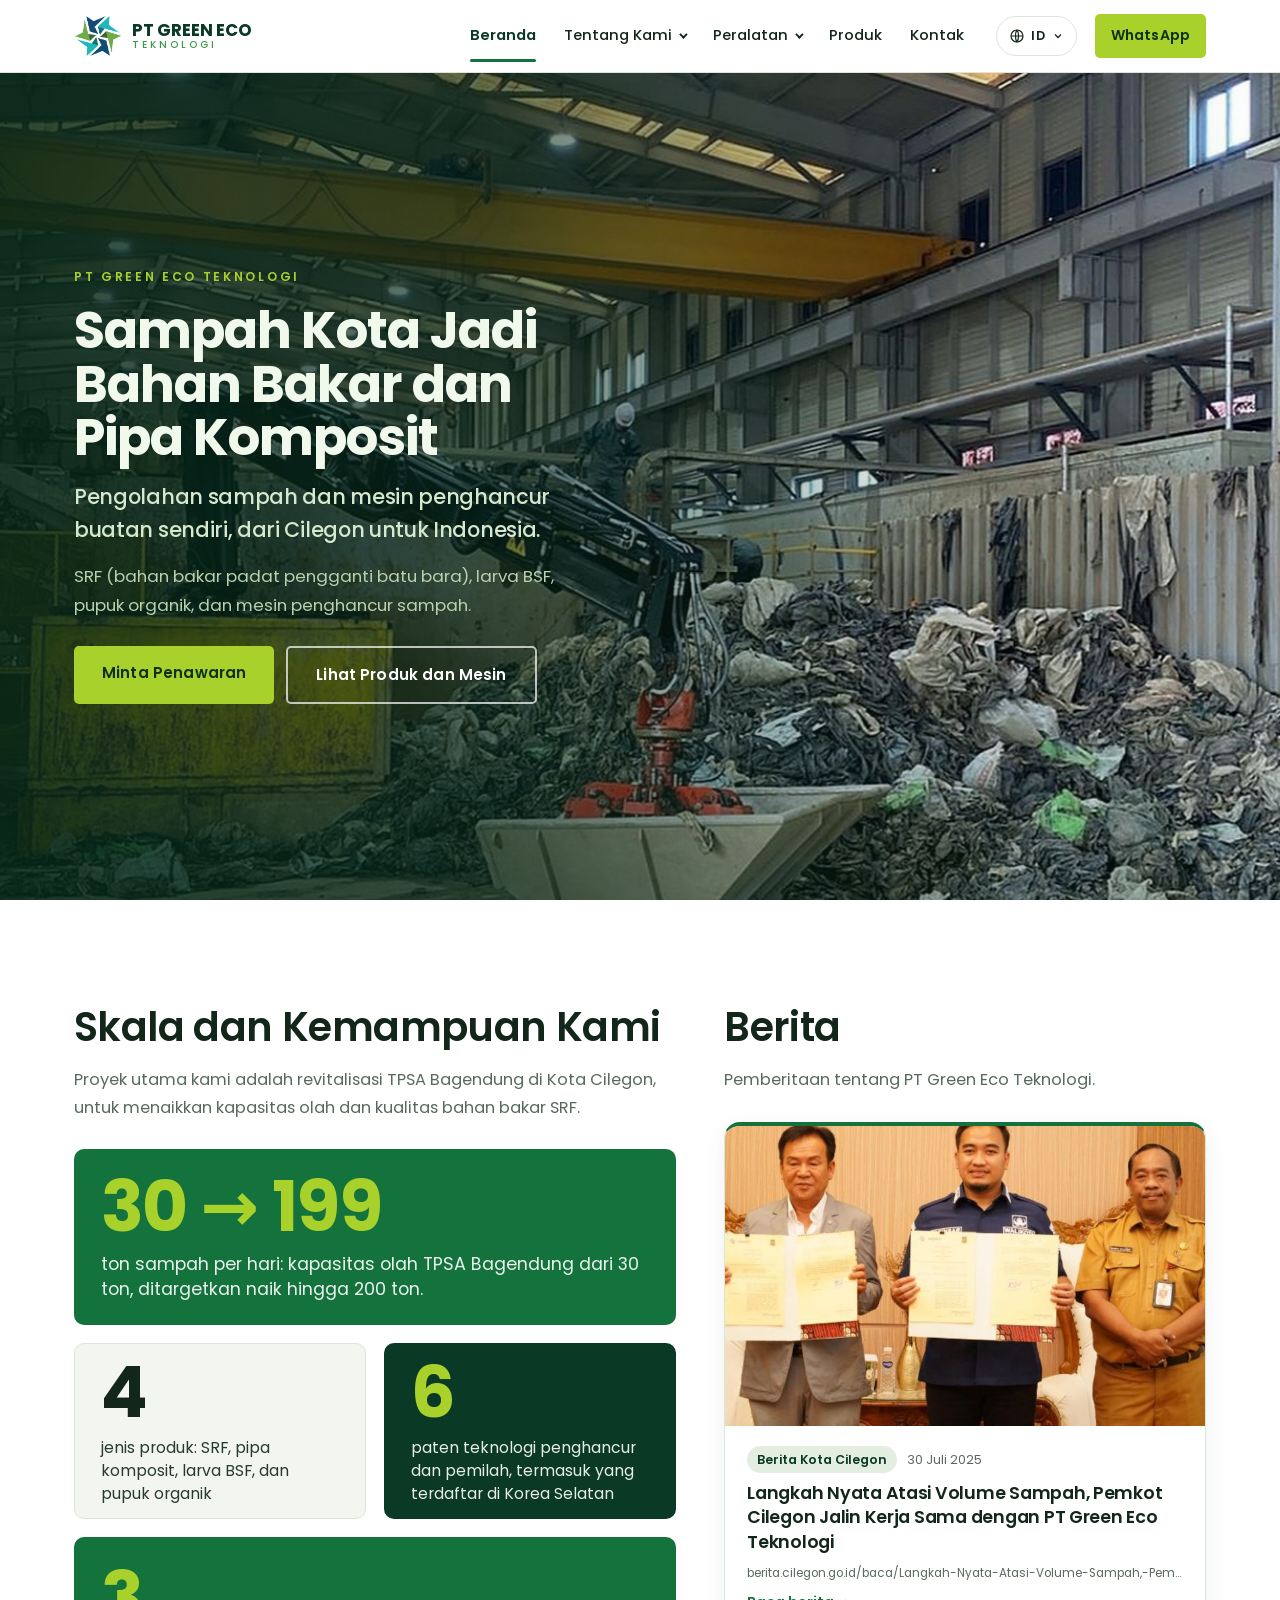
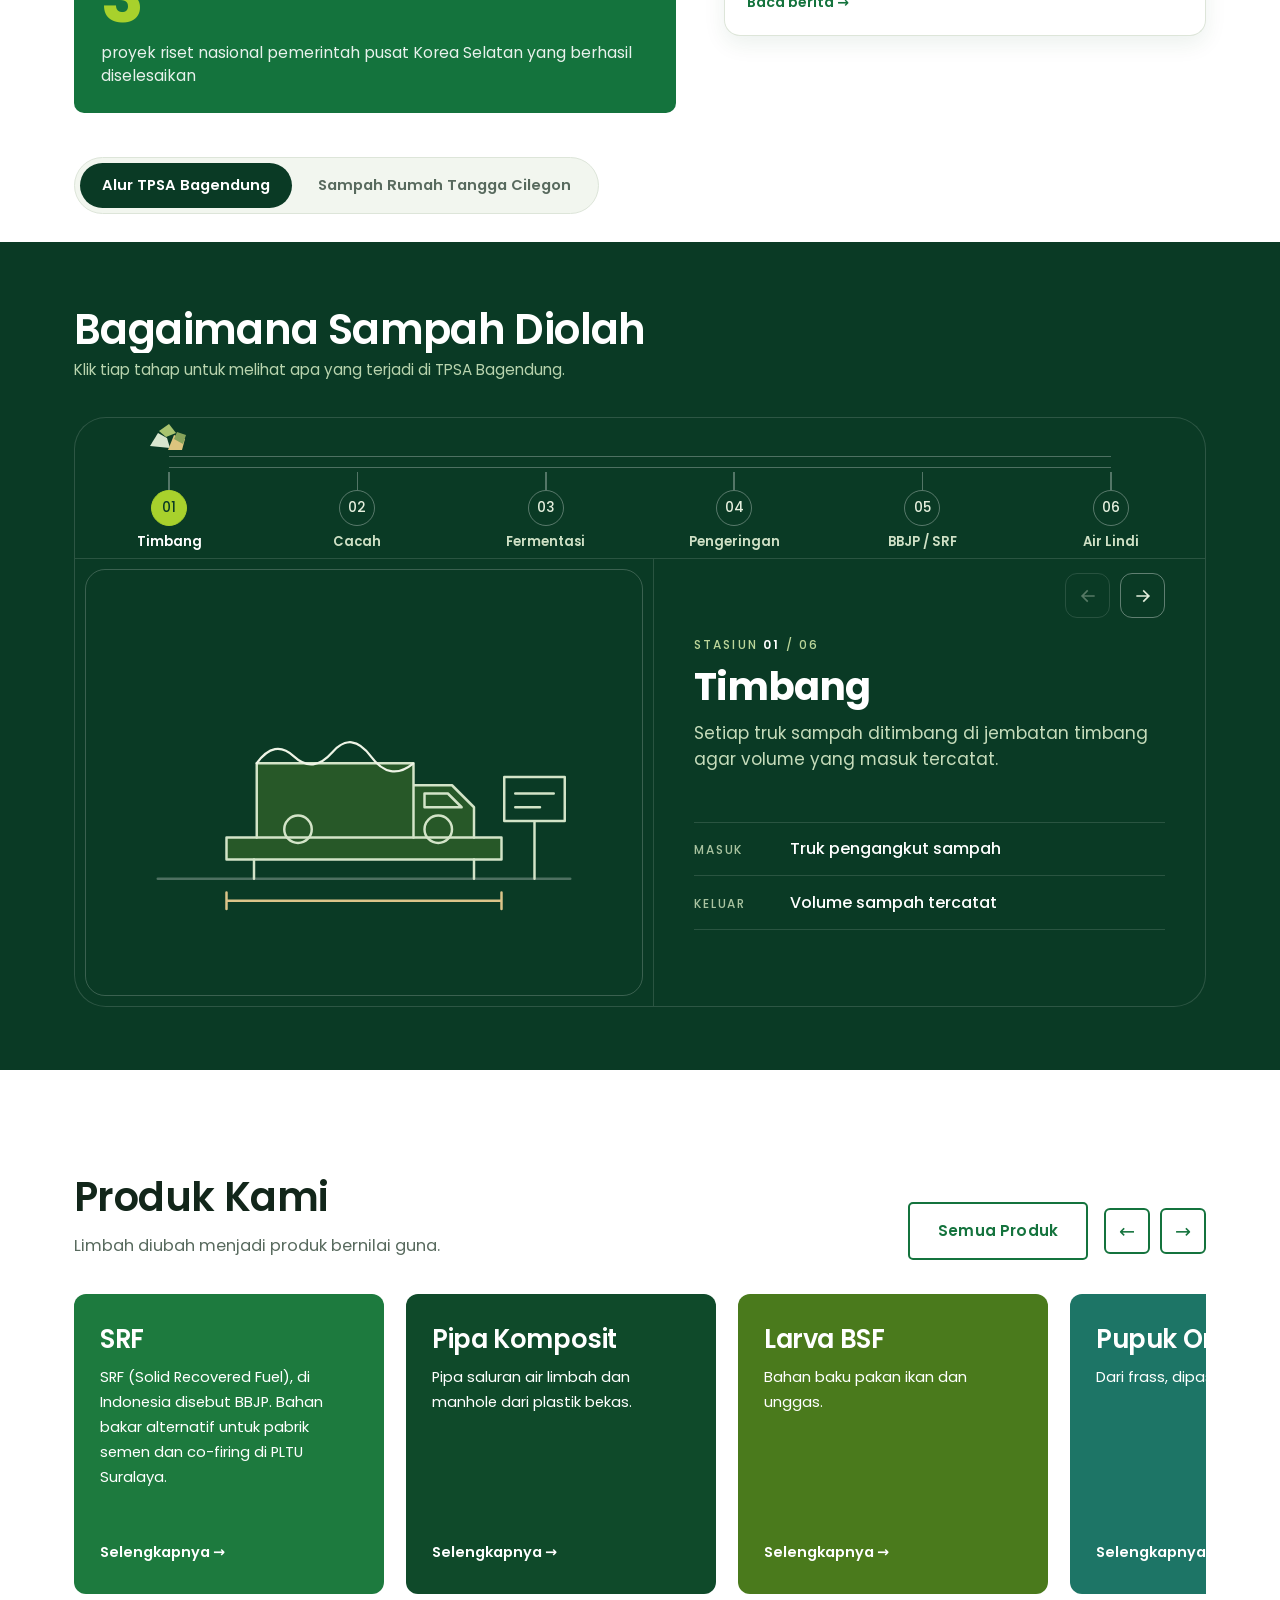
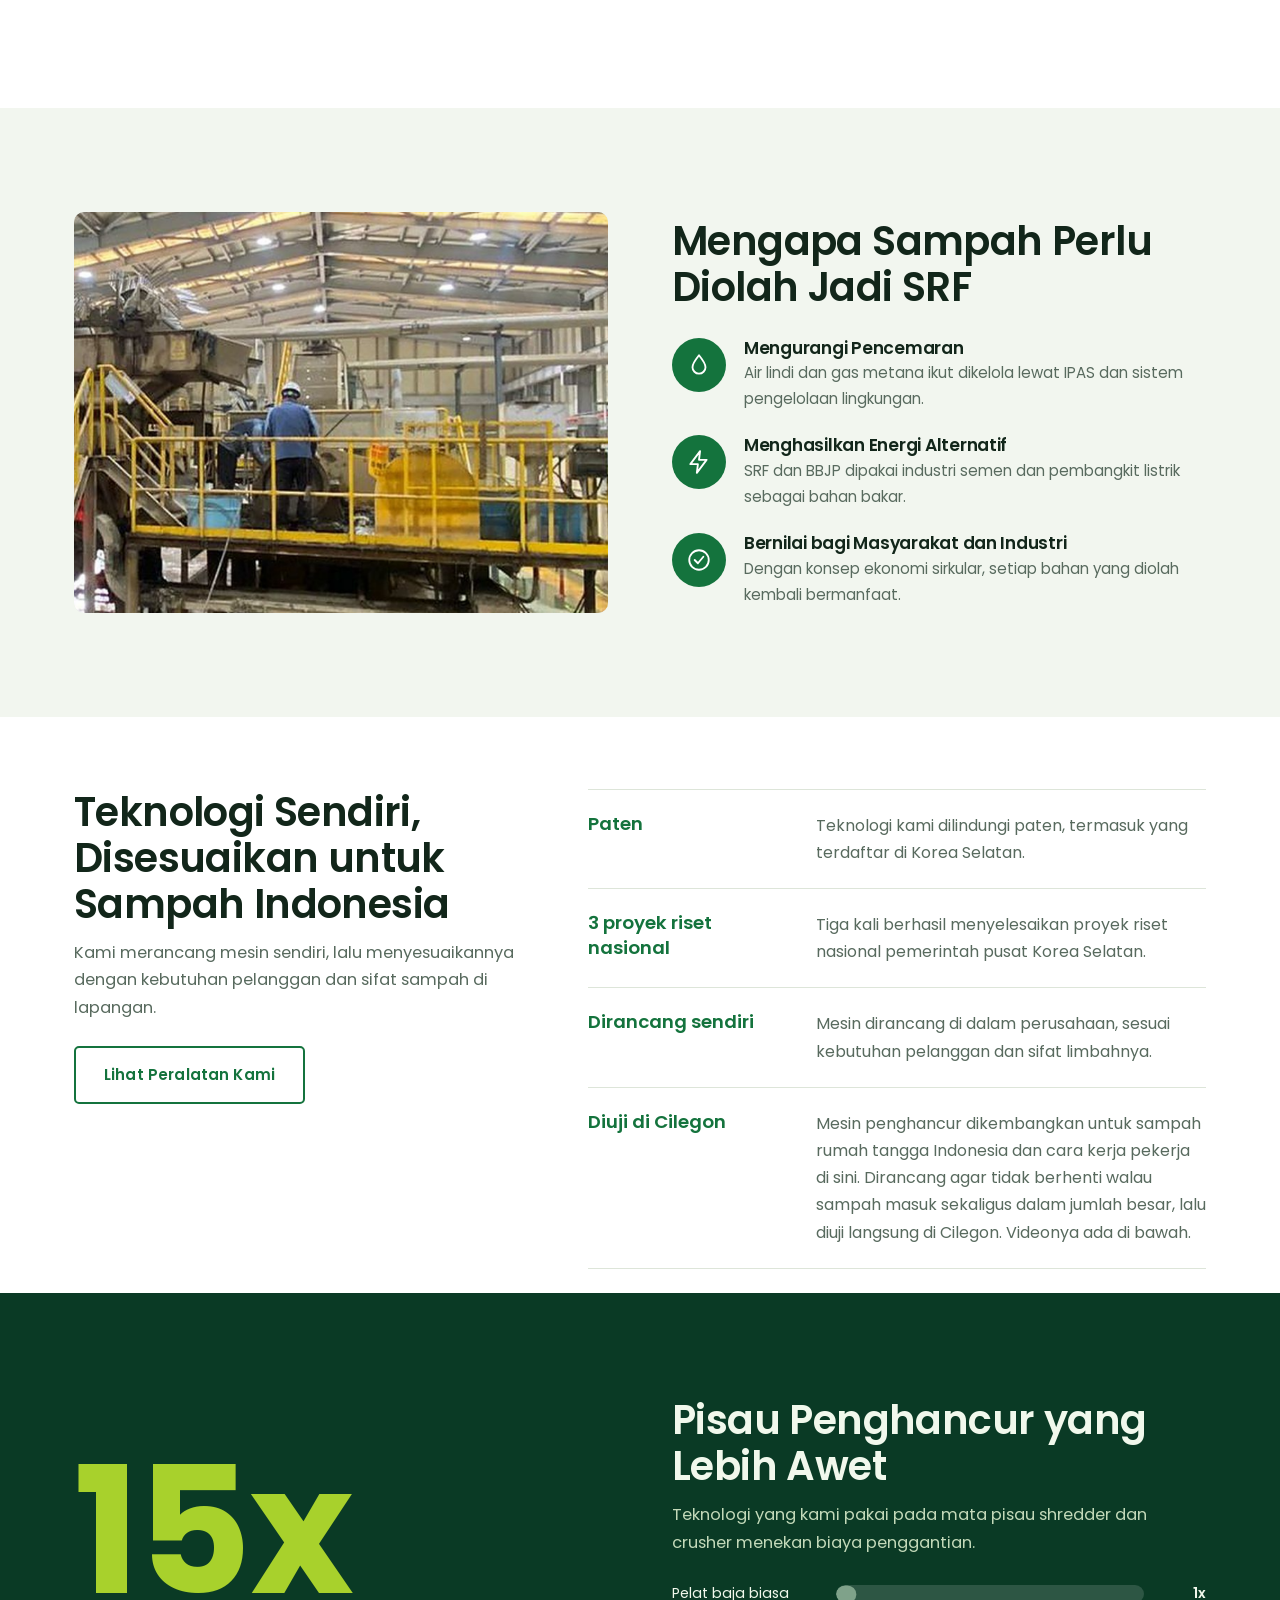
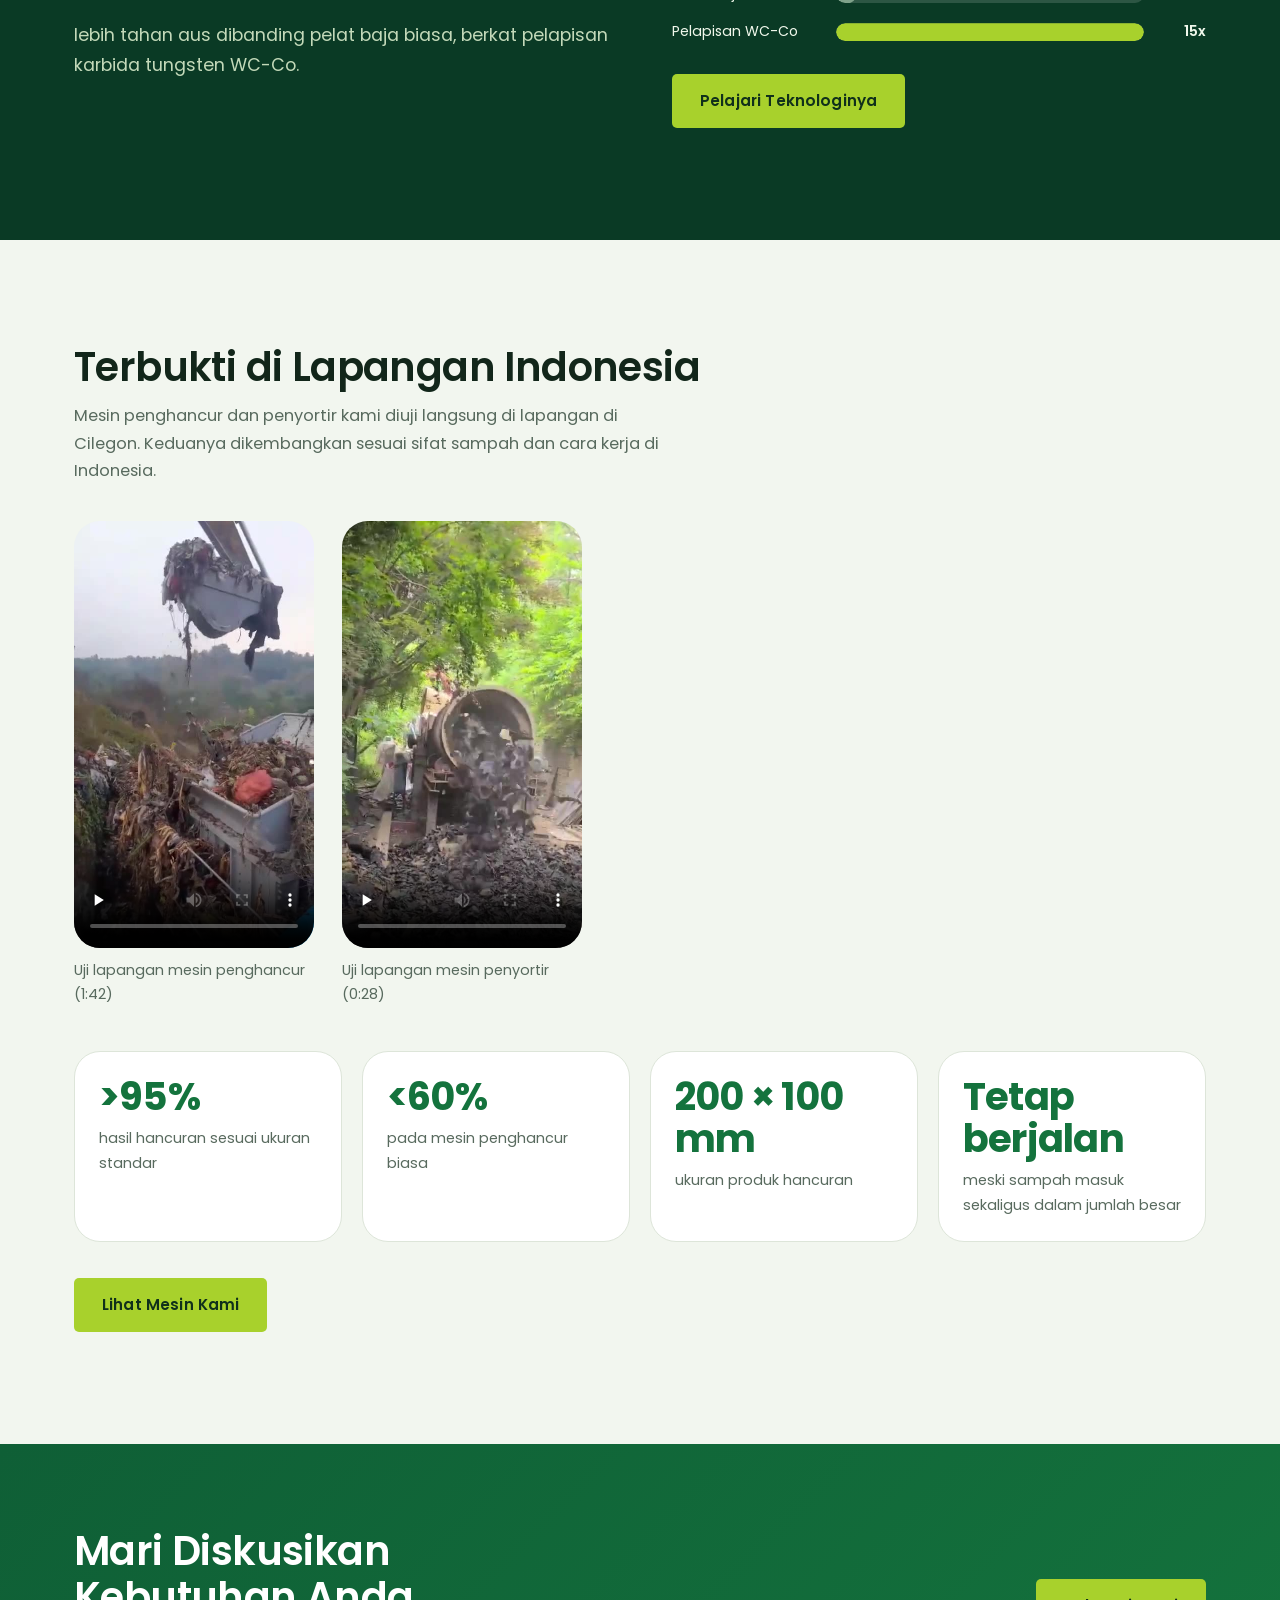
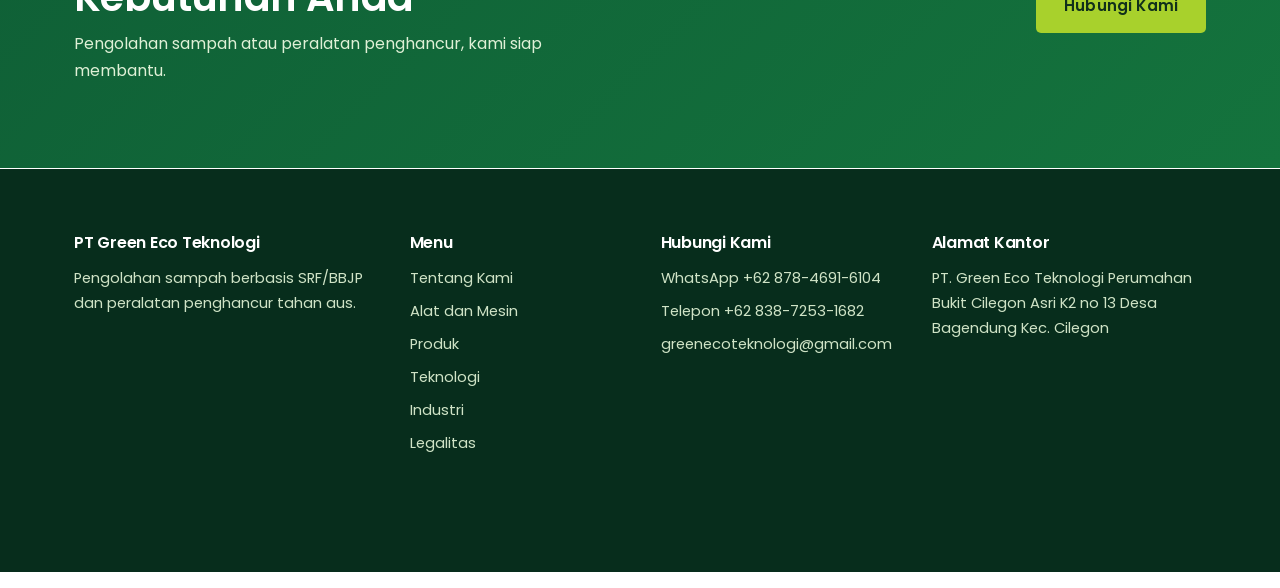
==== index.html @ 4cef05db "add berita" ====
<!doctype html>
<html lang="id">
  <head>
    <meta charset="utf-8" />
    <meta name="viewport" content="width=device-width, initial-scale=1, viewport-fit=cover" />
    <title>PT Green Eco Teknologi | Pengolahan Sampah SRF di Cilegon</title>
    <meta name="description" content="Pengolahan sampah kota menjadi SRF (pengganti batu bara), pipa komposit, larva BSF, dan pupuk organik, plus mesin penghancur buatan sendiri. Cilegon, Banten." />
    <meta name="robots" content="index, follow, max-image-preview:large" />
    <meta name="theme-color" content="#0f4a2a" />
    <meta name="color-scheme" content="light" />
    <link rel="canonical" href="https://www.domainanda.com/" />
    <link rel="icon" type="image/png" href="favicon.png" />
    <meta property="og:type" content="website" />
    <meta property="og:site_name" content="PT Green Eco Teknologi" />
    <meta property="og:locale" content="id_ID" />
    <meta property="og:title" content="PT Green Eco Teknologi | Pengolahan Sampah SRF di Cilegon" />
    <meta property="og:description" content="Pengolahan sampah kota menjadi SRF (pengganti batu bara), pipa komposit, larva BSF, dan pupuk organik, plus mesin penghancur buatan sendiri. Cilegon, Banten." />
    <meta property="og:url" content="https://www.domainanda.com/" />
    <meta property="og:image" content="https://www.domainanda.com/og.jpg" />
    <meta property="og:image:width" content="1200" />
    <meta property="og:image:height" content="630" />
    <meta name="twitter:card" content="summary_large_image" />
    <meta name="twitter:title" content="PT Green Eco Teknologi | Pengolahan Sampah SRF di Cilegon" />
    <meta name="twitter:description" content="Pengolahan sampah kota menjadi SRF (pengganti batu bara), pipa komposit, larva BSF, dan pupuk organik, plus mesin penghancur buatan sendiri. Cilegon, Banten." />
    <meta name="twitter:image" content="https://www.domainanda.com/og.jpg" />
    <link rel="preconnect" href="https://fonts.googleapis.com" />
    <link rel="preconnect" href="https://fonts.gstatic.com" crossorigin />
    <link href="https://fonts.googleapis.com/css2?family=Poppins:wght@400;500;600;700&display=swap" rel="stylesheet" />
    <link rel="preload" as="image" href="img/hero.jpg" fetchpriority="high" />
    <link rel="stylesheet" href="style.css" />
    <script type="application/ld+json">[{"@context": "https://schema.org", "@type": "Organization", "name": "PT Green Eco Teknologi", "url": "https://www.domainanda.com/", "logo": "https://www.domainanda.com/logo.png", "email": "greenecoteknologi@gmail.com", "telephone": "+62-838-7253-1682", "description": "Pengolahan sampah berbasis SRF/BBJP dan peralatan penghancur tahan aus.", "address": {"@type": "PostalAddress", "streetAddress": "Perumahan Bukit Cilegon Asri K2 No. 13, Desa Bagendung", "addressLocality": "Cilegon", "addressRegion": "Banten", "addressCountry": "ID"}, "geo": {"@type": "GeoCoordinates", "latitude": -6.049113, "longitude": 106.037613}, "hasMap": "https://www.google.com/maps/search/?api=1&query=-6.049113,106.037613", "contactPoint": [{"@type": "ContactPoint", "contactType": "sales", "telephone": "+62-878-4691-6104", "availableLanguage": ["id", "en", "ko"]}]}, {"@context": "https://schema.org", "@type": "WebSite", "name": "PT Green Eco Teknologi", "url": "https://www.domainanda.com/", "inLanguage": "id"}]</script>
  </head>
  <body data-p="beranda" data-pfx="">
    <div id="sp" aria-hidden="true"></div>
        <svg width="0" height="0" style="position: absolute" aria-hidden="true">
          <defs>
            <symbol id="s-fact" viewBox="0 0 600 420">
              <circle cx="480" cy="90" r="46" class="fd" opacity=".4" />
              <path
                d="M0 300Q120 230 240 290T480 270T600 290V420H0z"
                class="fb"
              />
              <path d="M0 345Q150 295 300 340T600 325V420H0z" class="fa" />
              <rect x="100" y="170" width="260" height="135" class="fd" />
              <path
                d="M100 170l43-42v42l43-42v42l43-42v42l43-42v42l43-42v42z"
                class="fw"
                opacity=".75"
              />
              <rect x="124" y="215" width="50" height="90" class="fb" />
              <rect x="196" y="210" width="134" height="36" rx="4" class="fc" />
              <rect x="206" y="262" width="114" height="14" class="fk" />
              <rect x="378" y="100" width="34" height="205" class="fd" />
              <rect x="374" y="94" width="42" height="12" class="fk" />
              <g class="fw">
                <circle class="puff" cx="395" cy="80" r="14" />
                <circle class="puff" cx="403" cy="80" r="12" />
                <circle class="puff" cx="389" cy="80" r="10" />
              </g>
              <path d="M360 290l125-72" stroke="#0b2e1a" stroke-width="10" />
              <rect
                x="400"
                y="236"
                width="16"
                height="12"
                class="fc"
                transform="rotate(-30 408 242)"
              />
              <rect
                x="442"
                y="212"
                width="16"
                height="12"
                class="fc"
                transform="rotate(-30 450 218)"
              />
              <rect x="452" y="322" width="110" height="40" rx="5" class="fw" />
              <rect x="522" y="304" width="40" height="30" rx="4" class="fc" />
              <circle cx="474" cy="366" r="12" class="fk" />
              <circle cx="542" cy="366" r="12" class="fk" />
              <rect x="62" y="300" width="8" height="42" class="fk" />
              <circle cx="66" cy="286" r="26" class="fb" />
              <rect x="560" y="268" width="8" height="34" class="fk" />
              <circle cx="564" cy="254" r="20" class="fb" />
            </symbol>
            <symbol id="s-truck" viewBox="0 0 480 400">
              <circle cx="380" cy="80" r="40" class="fd" opacity=".6" />
              <path d="M0 300Q140 240 260 290T480 270V400H0z" class="fb" />
              <path d="M0 340Q200 300 480 335V400H0z" class="fa" />
              <path
                d="M40 322l32-62 26 24 32-50 30 42 26-18 32 64z"
                class="fd"
                opacity=".8"
              />
              <rect x="290" y="250" width="140" height="66" rx="6" class="fa" />
              <rect x="408" y="270" width="52" height="46" rx="6" class="fc" />
              <rect x="300" y="226" width="34" height="26" rx="4" class="fb" />
              <rect x="344" y="214" width="40" height="38" rx="4" class="fc" />
              <circle cx="326" cy="320" r="15" class="fk" />
              <circle cx="430" cy="320" r="15" class="fk" />
            </symbol>
            <symbol id="s-shred" viewBox="0 0 400 300">
              <rect
                x="0"
                y="262"
                width="400"
                height="38"
                class="fk"
                opacity=".25"
              />
              <path d="M108 36h184l-42 84H150z" class="fb" />
              <rect x="118" y="120" width="164" height="96" rx="6" class="fa" />
              <circle cx="164" cy="168" r="32" class="fd" />
              <circle cx="236" cy="168" r="32" class="fd" />
              <g class="fc">
                <rect x="158" y="128" width="12" height="14" />
                <rect x="230" y="128" width="12" height="14" />
                <rect x="158" y="194" width="12" height="14" />
                <rect x="230" y="194" width="12" height="14" />
                <rect x="132" y="162" width="14" height="12" />
                <rect x="254" y="162" width="14" height="12" />
              </g>
              <rect x="296" y="150" width="62" height="54" rx="8" class="fy" />
              <rect x="104" y="216" width="192" height="30" class="fk" />
              <rect x="120" y="246" width="12" height="30" class="fk" />
              <rect x="268" y="246" width="12" height="30" class="fk" />
              <path d="M12 250l92-28v20l-92 28z" class="fb" />
              <g class="fc">
                <circle cx="40" cy="242" r="7" />
                <circle cx="66" cy="234" r="7" />
              </g>
            </symbol>
            <symbol id="s-dryer" viewBox="0 0 400 300">
              <rect
                x="0"
                y="268"
                width="400"
                height="32"
                class="fk"
                opacity=".25"
              />
              <g transform="rotate(-6 200 150)">
                <rect
                  x="70"
                  y="100"
                  width="270"
                  height="96"
                  rx="48"
                  class="fa"
                />
                <rect x="110" y="100" width="14" height="96" class="fc" />
                <rect x="250" y="100" width="14" height="96" class="fc" />
                <rect
                  x="70"
                  y="100"
                  width="270"
                  height="20"
                  rx="10"
                  class="fb"
                  opacity=".6"
                />
              </g>
              <path d="M120 196l-20 76h40zM280 188l-20 84h40z" class="fk" />
              <rect x="14" y="140" width="52" height="70" rx="8" class="fb" />
              <circle cx="40" cy="175" r="12" class="fy" />
              <g
                fill="none"
                stroke="var(--c)"
                stroke-width="5"
                stroke-linecap="round"
              >
                <path d="M172 70q10-14 0-28q-10-14 0-28" />
                <path d="M212 62q10-14 0-28q-10-14 0-28" />
                <path d="M252 56q10-14 0-28" />
              </g>
            </symbol>
            <symbol id="s-pile" viewBox="0 0 400 300">
              <rect
                x="0"
                y="240"
                width="400"
                height="60"
                class="fk"
                opacity=".3"
              />
              <path d="M10 250Q80 120 190 250z" class="fa" />
              <path d="M120 250Q210 90 320 250z" class="fb" />
              <path d="M240 250Q310 140 395 250z" class="fa" />
              <g
                fill="none"
                stroke="var(--d)"
                stroke-width="5"
                stroke-linecap="round"
                opacity=".85"
              >
                <path d="M150 120q-10-14 0-28t0-28" />
                <path d="M220 90q-10-14 0-28t0-28" />
                <path d="M300 130q-10-14 0-28" />
              </g>
              <g class="fc">
                <circle cx="90" cy="215" r="6" />
                <circle cx="200" cy="190" r="6" />
                <circle cx="270" cy="220" r="6" />
                <circle cx="330" cy="225" r="5" />
              </g>
            </symbol>
            <symbol id="s-scale" viewBox="0 0 400 300">
              <rect
                x="0"
                y="262"
                width="400"
                height="38"
                class="fk"
                opacity=".25"
              />
              <rect x="30" y="232" width="260" height="30" rx="4" class="fk" />
              <rect x="50" y="170" width="150" height="62" rx="6" class="fw" />
              <rect x="200" y="186" width="56" height="46" rx="6" class="fc" />
              <circle cx="90" cy="236" r="14" class="fa" />
              <circle cx="228" cy="236" r="14" class="fa" />
              <rect x="310" y="80" width="64" height="182" rx="8" class="fa" />
              <rect x="320" y="94" width="44" height="30" rx="4" class="fc" />
              <rect x="322" y="140" width="40" height="6" class="fd" />
              <rect x="322" y="154" width="28" height="6" class="fd" />
              <path d="M60 150l14-20h50l14 20z" class="fb" opacity=".0" />
            </symbol>
            <symbol id="s-tank" viewBox="0 0 400 300">
              <rect
                x="0"
                y="258"
                width="400"
                height="42"
                class="fk"
                opacity=".25"
              />
              <rect x="40" y="110" width="130" height="150" class="fa" />
              <ellipse cx="105" cy="110" rx="65" ry="18" class="fb" />
              <rect x="210" y="70" width="150" height="190" class="fa" />
              <ellipse cx="285" cy="70" rx="75" ry="20" class="fb" />
              <g class="fc" opacity=".9">
                <rect x="40" y="196" width="130" height="64" />
                <rect x="210" y="190" width="150" height="70" />
              </g>
              <path
                d="M170 140h40M105 92V60h120V50"
                fill="none"
                stroke="#0b2e1a"
                stroke-width="8"
              />
              <g class="fd" opacity=".7">
                <rect x="62" y="130" width="10" height="50" rx="5" />
                <rect x="232" y="100" width="10" height="60" rx="5" />
              </g>
            </symbol>
          </defs>
        </svg>

        <div class="topbar">
          <div class="wrap">
            <span></span>
            <span
              ><a href="tel:+6283872531682">+62 838-7253-1682</a
              ><span class="sep">|</span
              ><a href="mailto:greenecoteknologi@gmail.com"
                >greenecoteknologi@gmail.com</a
              ></span
            >
          </div>
        </div>
        <header>
          <div class="wrap bar">
            <a
              class="brand"
              data-k="beranda" href="./"
              aria-label="PT Green Eco Teknologi, beranda"
            >
              <img
                class="brand-logo"
                src="logo.png"
                width="48"
                height="42"
                alt=""
                aria-hidden="true"
              />
              <span>PT GREEN ECO<small>TEKNOLOGI</small></span>
            </a>
            <button id="burger" aria-label="Buka menu" aria-expanded="false">
              <svg
                width="20"
                height="20"
                viewBox="0 0 24 24"
                fill="none"
                stroke="currentColor"
                stroke-width="2"
              >
                <path d="M3 7h18M3 12h18M3 17h18" />
              </svg>
            </button>
            <nav id="nav" aria-label="Menu utama">
              <ul>
                <li><a data-k="beranda" href="./">Beranda</a></li>
                <li class="dd">
                  <button aria-haspopup="true">Tentang Kami</button>
                  <ul class="sub">
                    <li><a data-k="tentang" href="tentang/">Perusahaan</a></li>
                    <li><a data-k="legalitas" href="legalitas/">Legalitas dan Sertifikasi</a></li>
                  </ul>
                </li>
                <li class="dd">
                  <button aria-haspopup="true">Peralatan</button>
                  <ul class="sub">
                    <li><a data-k="alat" href="alat/">Alat dan Mesin</a></li>
                    <li><a data-k="teknologi" href="teknologi/">Teknologi</a></li>
                    <li><a data-k="industri" href="industri/">Industri</a></li>
                  </ul>
                </li>
                <li><a data-k="produk" href="produk/">Produk</a></li>
                <li><a data-k="kontak" href="kontak/">Kontak</a></li>
              </ul>
            </nav>
            <div class="lang">
              <button
                type="button"
                class="lg-cur"
                aria-haspopup="true"
                aria-expanded="false"
                aria-label="Language"
              >
                <svg
                  width="16"
                  height="16"
                  viewBox="0 0 24 24"
                  fill="none"
                  stroke="currentColor"
                  stroke-width="1.8"
                  aria-hidden="true"
                >
                  <circle cx="12" cy="12" r="9" />
                  <path
                    d="M3 12h18M12 3c3 3.2 3 14.8 0 18M12 3c-3 3.2-3 14.8 0 18"
                  /></svg
                ><span id="lgc">ID</span
                ><svg
                  class="cv"
                  width="12"
                  height="12"
                  viewBox="0 0 24 24"
                  fill="none"
                  stroke="currentColor"
                  stroke-width="2.5"
                  aria-hidden="true"
                >
                  <path d="M6 9l6 6 6-6" />
                </svg>
              </button>
              <ul class="lg-menu" role="list">
                <li>
                  <button
                    type="button"
                    data-l="id"
                    lang="id"
                    aria-pressed="true"
                  >
                    Bahasa Indonesia <small>ID</small>
                  </button>
                </li>
                <li>
                  <button
                    type="button"
                    data-l="en"
                    lang="en"
                    aria-pressed="false"
                  >
                    English <small>EN</small>
                  </button>
                </li>
                <li>
                  <button
                    type="button"
                    data-l="ko"
                    lang="ko"
                    aria-pressed="false"
                  >
                    한국어 <small>KO</small>
                  </button>
                </li>
              </ul>
            </div>
            <a class="btn wa" href="https://wa.me/6287846916104">WhatsApp</a>
          </div>
        </header>

        
    <main id="main" tabindex="-1">
<!-- BERANDA -->
          <div class="page on" data-p="beranda">
            <section class="hero">
              <div class="wrap">
                <div>
                  <h1>Sampah Kota Jadi Bahan Bakar dan Pipa Komposit</h1>
                  <h2>
                    Pengolahan sampah dan mesin penghancur buatan sendiri, dari
                    Cilegon untuk Indonesia.
                  </h2>
                  <p>
                    SRF (bahan bakar padat pengganti batu bara), larva BSF,
                    pupuk organik, dan mesin penghancur sampah.
                  </p>
                  <div class="cta">
                    <a class="btn" data-k="kontak" href="kontak/">Minta Penawaran</a
                    ><a class="btn wl" data-k="produk" href="produk/"
                      >Lihat Produk dan Mesin</a
                    >
                  </div>
                </div>
                <div class="hv">
                  <div class="frame hf">
                    <img
                      class="ph"
                      data-i="hero" src="img/hero.jpg"
                      alt="Fasilitas pengolahan sampah dengan crane grapple dan konveyor"
                      fetchpriority="high"
                    />
                  </div>
                </div>
              </div>
            </section>

            <section style="padding-bottom: 40px">
              <div class="wrap"><div class="sk-grid"><div class="sk-left">
                <div class="split">
                  <div class="rv">
                    <h2>Skala dan Kemampuan Kami</h2>
                  </div>
                  <p class="lede rv d1" style="margin: 0; max-width: none">
                    Proyek utama kami adalah revitalisasi TPSA Bagendung di Kota
                    Cilegon, untuk menaikkan kapasitas olah dan kualitas bahan
                    bakar SRF.
                  </p>
                </div>
                <div class="bento">
                  <div class="tile g span2 rv">
                    <div class="n">
                      <span data-count="30">30</span> →
                      <span data-count="200">200</span>
                    </div>
                    <p style="font-size: 1.1rem">
                      ton sampah per hari: kapasitas olah TPSA Bagendung dari 30
                      ton, ditargetkan naik hingga 200 ton.
                    </p>
                  </div>
                  <div class="tile rv d1">
                    <div class="n"><span data-count="4">4</span></div>
                    <p>
                      jenis produk: SRF, pipa komposit, larva BSF, dan pupuk
                      organik
                    </p>
                  </div>
                  <div class="tile d rv d2">
                    <div class="n"><span data-count="6">6</span></div>
                    <p>
                      paten teknologi penghancur dan pemilah, termasuk yang
                      terdaftar di Korea Selatan
                    </p>
                  </div>
                  <div class="tile g rv d1" style="grid-column: span 2">
                    <div class="n"><span data-count="3">3</span></div>
                    <p>
                      proyek riset nasional pemerintah pusat Korea Selatan yang
                      berhasil diselesaikan
                    </p>
                  </div>
                </div>
              </div><aside class="sk-right" aria-labelledby="press-h">
                    <h2 id="press-h" class="rv">Berita</h2>
                    <p class="lede rv d1" style="margin: 16px 0 0">Pemberitaan tentang PT Green Eco Teknologi.</p>
                    <div class="pr-grid">
                    <a class="pr rv has-img" href="https://berita.cilegon.go.id/baca/Langkah-Nyata-Atasi-Volume-Sampah,-Pemkot-Cilegon-Jalin-Kerja-Sama-dengan-PT-Green-Eco-Teknologi/20261029/MTIwNjM4" target="_blank" rel="noopener">
                      <img class="pr-img" src="img/berita-kerja-sama.jpg" alt="Foto dari berita: tiga orang memegang dokumen kerja sama Pemkot Cilegon dengan PT Green Eco Teknologi" loading="lazy" />
                      <div class="pr-body">
                        <div class="pr-meta"><span class="pr-src">Berita Kota Cilegon</span><time datetime="2025-07-30">30 Juli 2025</time></div>
                        <h3>Langkah Nyata Atasi Volume Sampah, Pemkot Cilegon Jalin Kerja Sama dengan PT Green Eco Teknologi</h3>
                        <span class="pr-url">berita.cilegon.go.id/baca/Langkah-Nyata-Atasi-Volume-Sampah,-Pemkot-Cilegon-Jalin-Kerja-Sama-dengan-PT-Green-Eco-Teknologi/20261029/MTIwNjM4</span>
                        <span class="pr-go">Baca berita &rarr;</span>
                      </div>
                    </a>
                    </div>
                  </aside></div></div>
            </section>

            <div class="hh-tabbar">
              <div class="wrap">
                <div
                  class="hh-tabs"
                  role="tablist"
                  aria-label="Pilih alur pengolahan"
                >
                  <button
                    type="button"
                    role="tab"
                    id="hh-ta"
                    aria-selected="true"
                    aria-controls="pfd-sec"
                  >
                    Alur TPSA Bagendung</button
                  ><button
                    type="button"
                    role="tab"
                    id="hh-tb"
                    aria-selected="false"
                    aria-controls="metode-cilegon"
                  >
                    Sampah Rumah Tangga Cilegon
                  </button>
                </div>
              </div>
            </div>
            <section id="pfd-sec" class="proc pfd-sec" style="margin-top: 40px">
              <div class="wrap">
                <h2 class="rv">Bagaimana Sampah Diolah</h2>
                <p class="lede rv">
                  Klik tiap tahap untuk melihat apa yang terjadi di TPSA
                  Bagendung.
                </p>
                <div class="pfd" id="pfd"></div>
              </div>
            </section>

            <!-- METODE PENGOLAHAN SAMPAH RUMAH TANGGA CILEGON -->
            <section class="hh" id="metode-cilegon" aria-labelledby="hh-h">
              <div class="wrap">
                <div class="hh-head rv">
                  <h2 id="hh-h">
                    Dari Sampah Rumah Tangga Cilegon Menjadi Empat Produk
                  </h2>
                  <p class="lede">
                    Sampah rumah tangga dipilah, dicacah, dan digiling secara
                    bertahap. Plastik, bahan bakar, dan sisa makanan
                    masing-masing mengalir ke jalur pengolahannya sendiri.
                  </p>
                </div>
                <h3 class="hh-lab rv">
                  Tahap awal: pengumpulan, pencacahan, dan pemilahan
                </h3>
                <ol class="hh-stem">
                  <li class="hh-c rv">
                    <div class="hh-i">
                      <svg
                        class="hh-s"
                        viewBox="0 0 160 110"
                        aria-hidden="true"
                        focusable="false"
                      >
                        <path class="s" d="M8 96H152" />
                        <rect
                          class="a f1"
                          x="10"
                          y="68"
                          width="140"
                          height="13"
                          rx="6.5"
                        />
                        <circle class="a f3" cx="20" cy="74.5" r="4" />
                        <circle class="a f3" cx="140" cy="74.5" r="4" />
                        <path class="s" d="M30 81V96M130 81V96" />
                        <rect
                          class="a f2"
                          x="30"
                          y="46"
                          width="12"
                          height="22"
                          rx="3"
                        />
                        <rect
                          class="a f2"
                          x="33"
                          y="39"
                          width="6"
                          height="7"
                          rx="1.5"
                        />
                        <path
                          class="a f1"
                          d="M52 68c-4-10 0-18 8-20 8 2 12 10 8 20z"
                        />
                        <rect
                          class="a f4"
                          x="112"
                          y="52"
                          width="12"
                          height="16"
                          rx="3"
                        />
                        <circle class="a f1" cx="90" cy="26" r="8" />
                        <path
                          class="a f3"
                          d="M76 62c0-14 5-24 14-24s14 10 14 24z"
                        />
                        <path class="a" d="M98 46l10 12" />
                      </svg>
                    </div>
                    <div class="hh-t">
                      <span class="hh-n">01</span>
                      <h4>Pengumpulan Plastik</h4>
                      <p>
                        Plastik yang masih bisa didaur ulang diletakkan di ban
                        berjalan datar, lalu dipilah dan dikumpulkan secara
                        manual oleh tenaga kerja.
                      </p>
                    </div>
                  </li>
                  <li class="hh-c rv">
                    <div class="hh-i">
                      <svg
                        class="hh-s"
                        viewBox="0 0 160 110"
                        aria-hidden="true"
                        focusable="false"
                      >
                        <path class="s" d="M8 96H152" />
                        <path class="s" d="M70 10l5 8M88 6l-4 9M100 14l-6 5" />
                        <path class="a f1" d="M42 24H118L98 52H62z" />
                        <rect
                          class="a f3"
                          x="54"
                          y="52"
                          width="52"
                          height="30"
                          rx="5"
                        />
                        <circle class="a f1" cx="70" cy="67" r="9" />
                        <circle class="a f1" cx="92" cy="67" r="9" />
                        <path
                          class="s"
                          d="M70 58v18M61 67h18M92 58v18M83 67h18"
                        />
                        <path class="a f2" d="M34 96Q80 72 126 96z" />
                      </svg>
                    </div>
                    <div class="hh-t">
                      <span class="hh-n">02</span>
                      <h4>Pencacahan</h4>
                      <p>
                        Sisa sampah rumah tangga dicacah sampai ukuran tertentu
                        sesuai kebutuhan proses berikutnya.
                      </p>
                    </div>
                  </li>
                  <li class="hh-c rv">
                    <div class="hh-i">
                      <svg
                        class="hh-s"
                        viewBox="0 0 160 110"
                        aria-hidden="true"
                        focusable="false"
                      >
                        <path class="s" d="M80 4V16M75 11l5 5 5-5" />
                        <rect
                          class="a f1"
                          x="48"
                          y="18"
                          width="64"
                          height="34"
                          rx="6"
                        />
                        <circle class="a f3" cx="68" cy="35" r="8" />
                        <circle class="a f3" cx="92" cy="35" r="8" />
                        <path class="a" d="M62 52L40 78M98 52L120 78" />
                        <rect
                          class="a f2"
                          x="14"
                          y="78"
                          width="40"
                          height="18"
                          rx="4"
                        />
                        <rect
                          class="a f4"
                          x="106"
                          y="78"
                          width="40"
                          height="18"
                          rx="4"
                        />
                        <path
                          class="a f1"
                          d="M28 91c0-7 5-10 12-10 0 7-5 10-12 10zM28 91l6-5"
                        />
                        <path
                          class="a f2"
                          d="M126 92c-4 0-6-3-6-6 0-4 6-8 6-8s6 4 6 8c0 3-2 6-6 6z"
                        />
                      </svg>
                    </div>
                    <div class="hh-t">
                      <span class="hh-n">03</span>
                      <h4>Pemilahan Tahap Pertama</h4>
                      <p>
                        Mesin memisahkan sampah organik, seperti sisa makanan
                        dan sayuran, dari sampah yang dapat dibakar. Keduanya
                        keluar otomatis lewat jalur berbeda.
                      </p>
                    </div>
                  </li>
                </ol>
                <svg
                  class="hh-fork"
                  viewBox="0 0 1000 56"
                  preserveAspectRatio="none"
                  aria-hidden="true"
                  focusable="false"
                >
                  <path
                    d="M500 0V20Q500 28 492 28H268Q250 28 250 44V56M500 20Q500 28 508 28H732Q750 28 750 44V56"
                    fill="none"
                    stroke="var(--green)"
                    stroke-width="2.5"
                    stroke-linecap="round"
                    vector-effect="non-scaling-stroke"
                  />
                </svg>
                <div class="hh-lanes">
                  <div class="hh-lane">
                    <div class="hh-lh rv">
                      <h3>Jalur sampah yang dapat dibakar</h3>
                      <span>Hasil: SRF</span>
                    </div>
                    <ol class="hh-col" start="4">
                      <li class="hh-c rv">
                        <div class="hh-i">
                          <svg
                            class="hh-s"
                            viewBox="0 0 160 110"
                            aria-hidden="true"
                            focusable="false"
                          >
                            <path class="s" d="M8 96H152" />
                            <path class="a f1" d="M46 8H114L98 38H62z" />
                            <rect
                              class="a f3"
                              x="30"
                              y="38"
                              width="100"
                              height="34"
                              rx="9"
                            />
                            <circle class="a f1" cx="80" cy="55" r="13" />
                            <circle class="a f1" cx="52" cy="55" r="6" />
                            <circle class="a f1" cx="108" cy="55" r="6" />
                            <path
                              class="s"
                              d="M80 42v26M67 55h26M73 46l14 18M87 46L73 64"
                            />
                            <g class="a f2">
                              <rect
                                x="38"
                                y="78"
                                width="12"
                                height="9"
                                rx="1.5"
                              />
                              <rect
                                x="56"
                                y="78"
                                width="12"
                                height="9"
                                rx="1.5"
                              />
                              <rect
                                x="74"
                                y="78"
                                width="12"
                                height="9"
                                rx="1.5"
                              />
                              <rect
                                x="92"
                                y="78"
                                width="12"
                                height="9"
                                rx="1.5"
                              />
                              <rect
                                x="110"
                                y="78"
                                width="12"
                                height="9"
                                rx="1.5"
                              />
                            </g>
                            <path class="s" d="M38 92H122M38 89v6M122 89v6" />
                          </svg>
                        </div>
                        <div class="hh-t">
                          <span class="hh-n">04</span>
                          <h4>Penggilingan</h4>
                          <p>
                            Sampah yang dapat dibakar digiling sampai ukurannya
                            seragam, kurang dari 100 mm.
                          </p>
                        </div>
                      </li>
                      <li class="hh-c rv">
                        <div class="hh-i">
                          <svg
                            class="hh-s"
                            viewBox="0 0 160 110"
                            aria-hidden="true"
                            focusable="false"
                          >
                            <path class="s" d="M8 96H152" />
                            <g transform="rotate(-9 70 50)">
                              <rect
                                class="a f1"
                                x="22"
                                y="30"
                                width="92"
                                height="38"
                                rx="16"
                              />
                              <path
                                class="s"
                                d="M42 32v34M60 32v34M78 32v34M96 32v34M24 49H112"
                              />
                            </g>
                            <path
                              class="a w"
                              d="M32 80c-3 5-5 7-5 10a5 5 0 0010 0c0-3-2-5-5-10z"
                            />
                            <path
                              class="a w"
                              d="M52 82c-3 5-5 7-5 10a5 5 0 0010 0c0-3-2-5-5-10z"
                            />
                            <circle class="a f4" cx="84" cy="84" r="3.5" />
                            <circle class="a f4" cx="96" cy="90" r="3" />
                            <path class="s" d="M118 50h24M136 44l6 6-6 6" />
                            <g class="a f2">
                              <rect
                                x="124"
                                y="64"
                                width="10"
                                height="8"
                                rx="1.5"
                              />
                              <rect
                                x="138"
                                y="64"
                                width="10"
                                height="8"
                                rx="1.5"
                              />
                            </g>
                          </svg>
                        </div>
                        <div class="hh-t">
                          <span class="hh-n">05</span>
                          <h4>Pemilahan Tahap Kedua</h4>
                          <p>
                            Sisa bahan organik dan kadar air dalam sampah hasil
                            gilingan dipisahkan dan dikeluarkan secara otomatis.
                          </p>
                        </div>
                      </li>
                      <li class="hh-c rv">
                        <div class="hh-i">
                          <svg
                            class="hh-s"
                            viewBox="0 0 160 110"
                            aria-hidden="true"
                            focusable="false"
                          >
                            <path class="s" d="M8 96H152" />
                            <rect
                              class="a f3"
                              x="14"
                              y="34"
                              width="74"
                              height="46"
                              rx="6"
                            />
                            <path
                              class="a h"
                              d="M30 28c-4-5 4-8 0-13M46 28c-4-5 4-8 0-13M62 28c-4-5 4-8 0-13"
                            />
                            <path class="s" d="M26 70H76M26 58H76M26 46H76" />
                            <path class="s" d="M88 62H100M96 56l6 6-6 6" />
                            <rect
                              class="a f2"
                              x="104"
                              y="60"
                              width="34"
                              height="26"
                              rx="3"
                            />
                            <path
                              class="s"
                              d="M104 69H138M104 78H138M115 60v26M127 60v26"
                            />
                            <rect
                              class="a f1"
                              x="120"
                              y="24"
                              width="12"
                              height="30"
                              rx="2"
                            />
                            <path class="a" d="M118 24h16" />
                          </svg>
                        </div>
                        <div class="hh-t">
                          <span class="hh-n">06</span>
                          <h4>Produksi SRF</h4>
                          <p>
                            Sampah dikeringkan sampai kadar airnya sesuai
                            spesifikasi. Hasilnya, SRF (Solid Recovered Fuel),
                            dijual ke pabrik semen sebagai bahan bakar
                            alternatif.
                          </p>
                        </div>
                      </li>
                    </ol>
                  </div>
                  <div class="hh-lane">
                    <div class="hh-lh rv">
                      <h3>Jalur sampah organik</h3>
                      <span>Hasil: larva BSF dan pupuk organik</span>
                    </div>
                    <ol class="hh-col" start="7">
                      <li class="hh-c rv">
                        <div class="hh-i">
                          <svg
                            class="hh-s"
                            viewBox="0 0 160 110"
                            aria-hidden="true"
                            focusable="false"
                          >
                            <path class="s" d="M8 96H152" />
                            <circle class="a f4" cx="52" cy="22" r="8" />
                            <path class="a f2" d="M80 14l10 4-6 12-8-6z" />
                            <path
                              class="a f1"
                              d="M108 28c0-9 5-14 14-14 0 9-5 14-14 14z"
                            />
                            <path
                              class="s"
                              d="M62 30l8 12M88 32l-4 10M110 30l-8 12"
                            />
                            <path
                              class="a f1"
                              d="M34 42H126L120 90Q119 94 114 94H46Q41 94 40 90z"
                            />
                            <path
                              class="a f2"
                              d="M37.5 64H122.5L120 90Q119 94 114 94H46Q41 94 40 90z"
                            />
                            <circle class="a f1" cx="62" cy="76" r="3" />
                            <circle class="a f1" cx="82" cy="82" r="3.5" />
                            <circle class="a f1" cx="102" cy="74" r="3" />
                            <circle class="a f1" cx="92" cy="86" r="2.5" />
                            <path class="s" d="M30 42H130" />
                          </svg>
                        </div>
                        <div class="hh-t">
                          <span class="hh-n">07</span>
                          <h4>Fermentasi Sampah Organik</h4>
                          <p>
                            Sisa makanan dan sayuran diolah sampai ukuran
                            sesuai, diberi bioaktivator seperti EM (Effective
                            Microorganisms), lalu kadar airnya diatur agar cocok
                            untuk pakan larva.
                          </p>
                        </div>
                      </li>
                      <li class="hh-c rv">
                        <div class="hh-i">
                          <svg
                            class="hh-s"
                            viewBox="0 0 160 110"
                            aria-hidden="true"
                            focusable="false"
                          >
                            <path class="s" d="M8 96H152" />
                            <ellipse
                              class="a f1"
                              cx="112"
                              cy="26"
                              rx="6"
                              ry="9"
                              transform="rotate(20 112 26)"
                            />
                            <ellipse
                              class="a f1"
                              cx="132"
                              cy="22"
                              rx="5"
                              ry="10"
                              transform="rotate(-25 132 22)"
                            />
                            <ellipse
                              class="a f3"
                              cx="122"
                              cy="34"
                              rx="6"
                              ry="11"
                            />
                            <circle class="a f3" cx="122" cy="20" r="4" />
                            <path
                              class="a f1"
                              d="M14 64H146V84Q146 94 136 94H24Q14 94 14 84z"
                            />
                            <path class="a f3" d="M15 66H145V80Q80 70 15 80z" />
                            <g transform="translate(26 52) rotate(-8)">
                              <rect
                                class="a f2"
                                width="22"
                                height="9"
                                rx="4.5"
                              />
                              <path class="s" d="M7 1V8M12 1V8M17 1V8" />
                            </g>
                            <g transform="translate(56 48) rotate(6)">
                              <rect
                                class="a f2"
                                width="22"
                                height="9"
                                rx="4.5"
                              />
                              <path class="s" d="M7 1V8M12 1V8M17 1V8" />
                            </g>
                            <g transform="translate(84 53) rotate(-4)">
                              <rect
                                class="a f2"
                                width="22"
                                height="9"
                                rx="4.5"
                              />
                              <path class="s" d="M7 1V8M12 1V8M17 1V8" />
                            </g>
                            <g transform="translate(40 66) rotate(10)">
                              <rect
                                class="a f2"
                                width="22"
                                height="9"
                                rx="4.5"
                              />
                              <path class="s" d="M7 1V8M12 1V8M17 1V8" />
                            </g>
                            <g transform="translate(70 66) rotate(-6)">
                              <rect
                                class="a f2"
                                width="22"
                                height="9"
                                rx="4.5"
                              />
                              <path class="s" d="M7 1V8M12 1V8M17 1V8" />
                            </g>
                            <g transform="translate(104 60) rotate(12)">
                              <rect
                                class="a f2"
                                width="22"
                                height="9"
                                rx="4.5"
                              />
                              <path class="s" d="M7 1V8M12 1V8M17 1V8" />
                            </g>
                          </svg>
                        </div>
                        <div class="hh-t">
                          <span class="hh-n">08</span>
                          <h4>Budidaya Larva BSF</h4>
                          <p>
                            Sampah organik hasil fermentasi menjadi pakan larva
                            BSF (Black Soldier Fly). Larvanya dimanfaatkan
                            sebagai bahan baku pakan ikan dan unggas, sesuai
                            standar keamanan dan mutu pakan.
                          </p>
                        </div>
                      </li>
                      <li class="hh-c rv">
                        <div class="hh-i">
                          <svg
                            class="hh-s"
                            viewBox="0 0 160 110"
                            aria-hidden="true"
                            focusable="false"
                          >
                            <path class="s" d="M8 96H152" />
                            <path
                              class="a f2"
                              d="M80 34C80 22 72 16 62 16c0 10 6 18 18 18zM80 34C80 22 88 14 100 14c0 12-8 20-20 20z"
                            />
                            <path class="s" d="M80 34V44" />
                            <path
                              class="a f1"
                              d="M50 50Q50 42 58 42H102Q110 42 110 50L114 88Q114 95 107 95H53Q46 95 46 88z"
                            />
                            <path class="a" d="M52 50H108" />
                            <path
                              class="a f3"
                              d="M80 82c-8 0-12-5-12-11 8-1 14 3 14 9 0-6 4-10 12-9 0 6-4 11-14 11z"
                            />
                            <path
                              class="a f4"
                              d="M14 96Q30 80 46 96zM114 96Q130 82 146 96z"
                            />
                          </svg>
                        </div>
                        <div class="hh-t">
                          <span class="hh-n">09</span>
                          <h4>Pupuk Organik dari Frass</h4>
                          <p>
                            Frass, residu budidaya larva BSF, dimatangkan dan
                            dikeringkan, lalu dipasok ke petani sebagai pupuk
                            organik.
                          </p>
                        </div>
                      </li>
                    </ol>
                  </div>
                </div>
                <div class="hh-out">
                  <h3 class="rv">Empat Produk Akhir</h3>
                  <ul class="hh-og">
                    <li class="hh-o rv">
                      <div class="hh-i">
                        <svg
                          class="hh-s"
                          viewBox="0 0 160 110"
                          aria-hidden="true"
                          focusable="false"
                        >
                          <path class="s" d="M8 96H152" />
                          <rect
                            class="a f3"
                            x="10"
                            y="52"
                            width="88"
                            height="28"
                            rx="5"
                          />
                          <path
                            class="s"
                            d="M26 52v28M42 52v28M58 52v28M74 52v28M90 52v28"
                          />
                          <ellipse
                            class="a f1"
                            cx="98"
                            cy="66"
                            rx="7"
                            ry="14"
                          />
                          <ellipse
                            class="a f1"
                            cx="124"
                            cy="44"
                            rx="24"
                            ry="9"
                          />
                          <path class="a f3" d="M100 44V90Q124 100 148 90V44" />
                          <ellipse
                            class="a f2"
                            cx="124"
                            cy="44"
                            rx="16"
                            ry="5.5"
                          />
                        </svg>
                      </div>
                      <span class="hh-b">Dari tahap 1</span>
                      <h4>Pipa dan Manhole Komposit Plastik</h4>
                      <p>
                        Pipa saluran air limbah dan manhole dari plastik bekas.
                      </p>
                    </li>
                    <li class="hh-o rv">
                      <div class="hh-i">
                        <svg
                          class="hh-s"
                          viewBox="0 0 160 110"
                          aria-hidden="true"
                          focusable="false"
                        >
                          <path class="s" d="M8 96H152" />
                          <path
                            class="a f2"
                            d="M18 96C28 62 56 52 80 52s52 10 62 44z"
                          />
                          <path
                            class="s"
                            d="M40 84l8-4M60 74l9 3M84 66l-7 5M104 78l9-3M120 88l-8-3M52 90l7-2M92 84l8 2"
                          />
                          <path
                            class="a h"
                            d="M80 44c-12-8-12-18 0-28 12 10 12 20 0 28z"
                          />
                        </svg>
                      </div>
                      <span class="hh-b">Dari tahap 6</span>
                      <h4>SRF (Solid Recovered Fuel)</h4>
                      <p>Bahan bakar alternatif untuk pabrik semen.</p>
                    </li>
                    <li class="hh-o rv">
                      <div class="hh-i">
                        <svg
                          class="hh-s"
                          viewBox="0 0 160 110"
                          aria-hidden="true"
                          focusable="false"
                        >
                          <path
                            class="a f1"
                            d="M26 56H134Q132 92 80 92Q28 92 26 56z"
                          />
                          <g transform="translate(46 46) rotate(-6)">
                            <rect class="a f2" width="22" height="9" rx="4.5" />
                            <path class="s" d="M7 1V8M12 1V8M17 1V8" />
                          </g>
                          <g transform="translate(74 42) rotate(4)">
                            <rect class="a f2" width="22" height="9" rx="4.5" />
                            <path class="s" d="M7 1V8M12 1V8M17 1V8" />
                          </g>
                          <g transform="translate(96 47) rotate(-8)">
                            <rect class="a f2" width="22" height="9" rx="4.5" />
                            <path class="s" d="M7 1V8M12 1V8M17 1V8" />
                          </g>
                          <g transform="translate(60 34) rotate(8)">
                            <rect class="a f2" width="22" height="9" rx="4.5" />
                            <path class="s" d="M7 1V8M12 1V8M17 1V8" />
                          </g>
                          <ellipse
                            class="a f4"
                            cx="124"
                            cy="24"
                            rx="14"
                            ry="8"
                          />
                          <path class="a f4" d="M138 24l10-7v14z" />
                          <circle class="a f1" cx="115" cy="22" r="2" />
                        </svg>
                      </div>
                      <span class="hh-b">Dari tahap 8</span>
                      <h4>Larva BSF</h4>
                      <p>Bahan baku pakan ikan dan unggas.</p>
                    </li>
                    <li class="hh-o rv">
                      <div class="hh-i">
                        <svg
                          class="hh-s"
                          viewBox="0 0 160 110"
                          aria-hidden="true"
                          focusable="false"
                        >
                          <path class="s" d="M8 96H152" />
                          <rect
                            class="a f3"
                            x="8"
                            y="76"
                            width="144"
                            height="20"
                            rx="3"
                          />
                          <path class="s" d="M8 86H152" />
                          <path
                            class="a f2"
                            d="M36 76V54M36 62c-10 0-14-6-14-12 10 0 14 6 14 12zM36 58c8 0 12-6 12-12-9 0-12 6-12 12z"
                          />
                          <path
                            class="a f2"
                            d="M80 76V44M80 56c-12 0-17-7-17-14 12 0 17 7 17 14zM80 50c10 0 15-8 15-16-11 0-15 8-15 16z"
                          />
                          <path
                            class="a f2"
                            d="M124 76V56M124 64c-10 0-13-6-13-12 9 0 13 6 13 12zM124 60c8 0 11-6 11-11-8 0-11 5-11 11z"
                          />
                        </svg>
                      </div>
                      <span class="hh-b">Dari tahap 9</span>
                      <h4>Pupuk Organik</h4>
                      <p>Dari frass, dipasok ke petani.</p>
                    </li>
                  </ul>
                  <p class="hh-close rv">
                    Hasilnya, volume sampah berkurang dan sampah berubah menjadi
                    produk bernilai ekonomi.
                  </p>
                </div>
              </div>
            </section>

            <section>
              <div class="wrap">
                <div class="prodhead">
                  <div class="rv">
                    <h2>Produk Kami</h2>
                    <p class="lede">
                      Limbah diubah menjadi produk bernilai guna.
                    </p>
                  </div>
                  <div
                    style="
                      display: flex;
                      gap: 16px;
                      align-items: center;
                      flex-wrap: wrap;
                    "
                  >
                    <a class="btn line" data-k="produk" href="produk/">Semua Produk</a>
                    <div class="arrows">
                      <button id="prev" aria-label="Produk sebelumnya">
                        &#8592;</button
                      ><button id="next" aria-label="Produk berikutnya">
                        &#8594;
                      </button>
                    </div>
                  </div>
                </div>
                <div
                  class="track"
                  id="track"
                  tabindex="0"
                  aria-label="Daftar produk"
                ></div>
              </div>
            </section>

            <section style="background: var(--soft)">
              <div class="wrap split">
                <div class="rel rv">
                  <div class="frame">
                    <img
                      class="ph"
                      data-i="dtop" src="img/dtop.jpg"
                      alt="Jalur konveyor dan peralatan di dalam fasilitas pengolahan"
                      style="aspect-ratio: 4/3; object-position: 50% 50%"
                    />
                  </div>
                </div>
                <div class="rv d1">
                  <h2>Mengapa Sampah Perlu Diolah Jadi SRF</h2>
                  <ul class="pts" id="why"></ul>
                </div>
              </div>
            </section>

            <section class="tk">
              <div class="wrap">
                <div class="tk-h rv">
                  <h2>Teknologi Sendiri, Disesuaikan untuk Sampah Indonesia</h2>
                  <p class="lede">
                    Kami merancang mesin sendiri, lalu menyesuaikannya dengan
                    kebutuhan pelanggan dan sifat sampah di lapangan.
                  </p>
                  <a class="btn line" data-k="alat" href="alat/">Lihat Peralatan Kami</a>
                </div>
                <ul class="tk-l">
                  <li class="rv">
                    <b>Paten</b>
                    <p>
                      Teknologi kami dilindungi paten, termasuk yang terdaftar
                      di Korea Selatan.
                    </p>
                  </li>
                  <li class="rv">
                    <b>3 proyek riset nasional</b>
                    <p>
                      Tiga kali berhasil menyelesaikan proyek riset nasional
                      pemerintah pusat Korea Selatan.
                    </p>
                  </li>
                  <li class="rv">
                    <b>Dirancang sendiri</b>
                    <p>
                      Mesin dirancang di dalam perusahaan, sesuai kebutuhan
                      pelanggan dan sifat limbahnya.
                    </p>
                  </li>
                  <li class="rv">
                    <b>Diuji di Cilegon</b>
                    <p>
                      Mesin penghancur dikembangkan untuk sampah rumah tangga
                      Indonesia dan cara kerja pekerja di sini. Dirancang agar
                      tidak berhenti walau sampah masuk sekaligus dalam jumlah
                      besar, lalu diuji langsung di Cilegon. Videonya ada di
                      bawah.
                    </p>
                  </li>
                </ul>
              </div>
            </section>
            <section class="dk">
              <div class="wrap split">
                <div class="rv">
                  <div class="hugenum">15x</div>
                  <p
                    style="font-size: 1.1rem; margin-top: 10px; color: #c3d9b9"
                  >
                    lebih tahan aus dibanding pelat baja biasa, berkat pelapisan
                    karbida tungsten WC-Co.
                  </p>
                </div>
                <div class="rv d1">
                  <h2>Pisau Penghancur yang Lebih Awet</h2>
                  <p class="lede">
                    Teknologi yang kami pakai pada mata pisau shredder dan
                    crusher menekan biaya penggantian.
                  </p>
                  <div class="bars" data-bars>
                    <div class="b">
                      <span>Pelat baja biasa</span>
                      <div class="tr"><i style="--w: 6.6%"></i></div>
                      <b>1x</b>
                    </div>
                    <div class="b">
                      <span>Pelapisan WC-Co</span>
                      <div class="tr"><i style="--w: 100%"></i></div>
                      <b>15x</b>
                    </div>
                  </div>
                  <a class="btn" style="margin-top: 30px" data-k="teknologi" href="teknologi/"
                    >Pelajari Teknologinya</a
                  >
                </div>
              </div>
            </section>

            <section style="background: var(--soft)">
              <div class="wrap">
                <div class="ft-head rv">
                  <h2>Terbukti di Lapangan Indonesia</h2>
                  <p class="lede">
                    Mesin penghancur dan penyortir kami diuji langsung di
                    lapangan di Cilegon. Keduanya dikembangkan sesuai sifat
                    sampah dan cara kerja di Indonesia.
                  </p>
                </div>
                <div class="vids rv">
                  <figure class="vid">
                    <video
                      controls
                      playsinline
                      preload="none"
                      poster="video/uji-crusher.jpg"
                      src="video/uji-crusher.mp4"
                      aria-label="Video uji lapangan mesin penghancur"
                    ></video>
                    <figcaption>
                      Uji lapangan mesin penghancur (1:42)
                    </figcaption>
                  </figure>
                  <figure class="vid">
                    <video
                      controls
                      playsinline
                      preload="none"
                      poster="video/uji-sorter.jpg"
                      src="video/uji-sorter.mp4"
                      aria-label="Video uji lapangan mesin penyortir"
                    ></video>
                    <figcaption>Uji lapangan mesin penyortir (0:28)</figcaption>
                  </figure>
                </div>
                <div class="fstats rv">
                  <div>
                    <b>&gt;95%</b>
                    <p>hasil hancuran sesuai ukuran standar</p>
                  </div>
                  <div>
                    <b>&lt;60%</b>
                    <p>pada mesin penghancur biasa</p>
                  </div>
                  <div>
                    <b>200 × 100 mm</b>
                    <p>ukuran produk hancuran</p>
                  </div>
                  <div>
                    <b>Tetap berjalan</b>
                    <p>meski sampah masuk sekaligus dalam jumlah besar</p>
                  </div>
                </div>
                <a class="btn" style="margin-top: 36px" data-k="alat" href="alat/"
                  >Lihat Mesin Kami</a
                >
              </div>
            </section>

            <section class="band">
              <div class="wrap">
                <div>
                  <h2>Mari Diskusikan Kebutuhan Anda</h2>
                  <p>
                    Pengolahan sampah atau peralatan penghancur, kami siap
                    membantu.
                  </p>
                </div>
                <a class="btn" data-k="kontak" href="kontak/">Hubungi Kami</a>
              </div>
            </section>
          </div>

          
    </main>
    <footer>
          <div class="wrap">
            <div class="fg">
              <div>
                <h4>PT Green Eco Teknologi</h4>
                <p>
                  Pengolahan sampah berbasis SRF/BBJP dan peralatan penghancur
                  tahan aus.
                </p>
              </div>
              <div>
                <h4>Menu</h4>
                <ul>
                  <li><a data-k="tentang" href="tentang/">Tentang Kami</a></li>
                  <li><a data-k="alat" href="alat/">Alat dan Mesin</a></li>
                  <li><a data-k="produk" href="produk/">Produk</a></li>
                  <li><a data-k="teknologi" href="teknologi/">Teknologi</a></li>
                  <li><a data-k="industri" href="industri/">Industri</a></li>
                  <li><a data-k="legalitas" href="legalitas/">Legalitas</a></li>
                </ul>
              </div>
              <div>
                <h4>Hubungi Kami</h4>
                <ul>
                  <li>
                    <a href="https://wa.me/6287846916104"
                      >WhatsApp +62 878-4691-6104</a
                    >
                  </li>
                  <li>
                    <a href="tel:+6283872531682">Telepon +62 838-7253-1682</a>
                  </li>
                  <li>
                    <a href="mailto:greenecoteknologi@gmail.com"
                      >greenecoteknologi@gmail.com</a
                    >
                  </li>
                </ul>
              </div>
              <div>
                <h4>Alamat Kantor</h4>
                <p>
                  PT. Green Eco Teknologi Perumahan Bukit Cilegon Asri K2 no 13
                  Desa Bagendung Kec. Cilegon
                </p>
              </div>
            </div>
            <div class="copy">
              PT Green Eco Teknologi © 2026. Hak cipta dilindungi.
            </div>
          </div>
        </footer>
    <script src="app.js"></script>
  </body>
</html>
---- style.css ----
:root {
            --bg: #ffffff;
            --soft: #eef5e9;
            --ink: #17301f;
            --muted: #56695c;
            --line: #d9e6d2;
            --deep: #0f4a2a;
            --green: #1d7a3e;
            --leaf: #4aa04f;
            --lime: #9ccf3b;
            --on-deep: #f1f8ec;
            --card: #ffffff;
            --mint: #e1efd6;
            color-scheme: light;
            box-sizing: border-box;
            padding-top: env(safe-area-inset-top, 0px);
            padding-bottom: env(safe-area-inset-bottom, 0px);
          }
          *,
          *::before,
          *::after {
            box-sizing: border-box;
          }
          html {
            scroll-behavior: smooth;
            scroll-padding-top: calc(env(safe-area-inset-top, 0px) + 80px);
          }
          body {
            margin: 0;
            font:
              400 16px/1.7 "Poppins",
              system-ui,
              -apple-system,
              "Segoe UI",
              sans-serif;
            background: var(--bg);
            color: var(--ink);
            overflow-x: hidden;
          }
          h1,
          h2,
          h3,
          h4,
          h2.h3 {
            margin: 0;
            font-weight: 600;
            line-height: 1.2;
          }
          p {
            margin: 0;
          }
          a {
            color: inherit;
          }
          button {
            font: inherit;
            color: inherit;
            cursor: pointer;
          }
          :focus-visible {
            outline: 3px solid var(--lime);
            outline-offset: 2px;
          }
          .wrap {
            max-width: 1180px;
            margin: 0 auto;
            padding: 0 24px;
          }
          section {
            padding: 92px 0;
          }
          h2 {
            font-size: clamp(1.7rem, 3.6vw, 2.6rem);
          }
          .lede {
            color: var(--muted);
            max-width: 60ch;
            margin-top: 12px;
          }
          .btn {
            display: inline-block;
            background: var(--lime);
            color: #10301b;
            font-weight: 600;
            padding: 13px 30px;
            border-radius: 50px;
            text-decoration: none;
            border: 0;
            font-size: 0.95rem;
            transition:
              transform 0.2s,
              background 0.2s;
          }
          .btn:hover {
            background: #b0e04e;
            transform: translateY(-2px);
          }
          .btn.line {
            background: none;
            color: var(--green);
            border: 2px solid var(--green);
          }
          .btn.line:hover {
            background: var(--green);
            color: #fff;
          }
          .btn.wl {
            background: none;
            color: #fff;
            border: 2px solid rgba(255, 255, 255, 0.7);
          }
          .btn.wl:hover {
            background: #fff;
            color: var(--deep);
          }
          .page {
            display: none;
          }
          .page.on {
            display: block;
          }

          /* illustration palette */
          .fa {
            fill: var(--a);
          }
          .fb {
            fill: var(--b);
          }
          .fc {
            fill: var(--c);
          }
          .fd {
            fill: var(--d);
          }
          .fk {
            fill: #0b2e1a;
          }
          .fw {
            fill: #f1f8ec;
          }
          .fy {
            fill: #f2c94c;
          }
          .art {
            --a: #0f4a2a;
            --b: #2c8f4a;
            --c: #9ccf3b;
            --d: #e3f0d8;
            display: block;
            width: 100%;
            height: auto;
          }
          .t2 {
            --a: #14532d;
            --b: #4aa04f;
            --c: #d9f27a;
            --d: #f4f9ea;
          }
          .t3 {
            --a: #0b3b3a;
            --b: #2a8f7a;
            --c: #9ce0b8;
            --d: #e1f3ee;
          }
          .t4 {
            --a: #3b5d12;
            --b: #7aa82a;
            --c: #e4f59a;
            --d: #f6fbe0;
          }
          .frame {
            border-radius: 32px 32px 32px 8px;
            overflow: hidden;
            background: var(--mint);
          }

          /* header */
          header {
            position: sticky;
            top: 0;
            z-index: 30;
            background: var(--bg);
            border-bottom: 1px solid var(--line);
            padding-top: env(safe-area-inset-top, 0px);
          }
          .bar {
            display: flex;
            align-items: center;
            gap: 32px;
            height: 76px;
          }
          .brand {
            display: flex;
            align-items: center;
            gap: 10px;
            text-decoration: none;
            font-weight: 600;
            line-height: 1.1;
            font-size: 1.05rem;
            color: var(--deep);
          }
          .brand small {
            display: block;
            font-weight: 500;
            font-size: 0.62rem;
            letter-spacing: 0.3em;
            color: var(--leaf);
          }
          nav {
            margin-left: auto;
          }
          nav > ul {
            display: flex;
            gap: 4px;
            list-style: none;
            margin: 0;
            padding: 0;
          }
          nav a,
          nav .dd > button {
            display: block;
            padding: 8px 13px;
            text-decoration: none;
            font-weight: 500;
            font-size: 0.92rem;
            background: none;
            border: 0;
            border-radius: 8px;
          }
          nav a:hover,
          nav .dd > button:hover {
            color: var(--green);
          }
          nav a[aria-current],
          nav .dd > button[aria-current] {
            color: var(--green);
            font-weight: 600;
          }
          .dd {
            position: relative;
          }
          .dd > button::after {
            content: "";
            display: inline-block;
            margin-left: 7px;
            width: 6px;
            height: 6px;
            border: solid currentColor;
            border-width: 0 2px 2px 0;
            transform: rotate(45deg) translateY(-2px);
          }
          .sub {
            position: absolute;
            top: 100%;
            left: 0;
            min-width: 230px;
            list-style: none;
            margin: 0;
            padding: 8px;
            background: var(--card);
            border: 1px solid var(--line);
            border-radius: 12px;
            box-shadow: 0 12px 30px rgba(0, 0, 0, 0.12);
            display: none;
          }
          .dd:hover .sub,
          .dd:focus-within .sub {
            display: block;
          }
          .wa {
            padding: 10px 22px;
            font-size: 0.88rem;
          }
          #burger {
            display: none;
            margin-left: auto;
            background: none;
            border: 1.5px solid var(--line);
            border-radius: 10px;
            width: 44px;
            height: 44px;
          }
          @media (max-width: 1140px) {
            #burger {
              display: block;
            }
            .wa {
              display: none;
            }
            nav {
              position: absolute;
              left: 0;
              right: 0;
              top: 100%;
              margin: 0;
              background: var(--bg);
              border-bottom: 1px solid var(--line);
              padding: 8px 24px 18px;
              display: none;
            }
            nav.open {
              display: block;
            }
            nav > ul {
              flex-direction: column;
              gap: 0;
            }
            .sub {
              position: static;
              display: block;
              box-shadow: none;
              border: 0;
              padding: 0 0 0 14px;
              background: none;
            }
            .dd > button::after {
              display: none;
            }
          }

          /* reveal */
          .rv {
            opacity: 0;
            transform: translateY(26px);
            transition:
              opacity 0.7s,
              transform 0.7s;
          }
          .rv.in {
            opacity: 1;
            transform: none;
          }
          .rv.d1 {
            transition-delay: 0.1s;
          }
          .rv.d2 {
            transition-delay: 0.2s;
          }
          .rv.d3 {
            transition-delay: 0.3s;
          }

          /* hero */
          .hero {
            background: var(--deep);
            color: var(--on-deep);
            padding: 0;
            position: relative;
            overflow: hidden;
          }
          .hero::before {
            content: "";
            position: absolute;
            width: 640px;
            height: 640px;
            border-radius: 50%;
            background: #14603a;
            right: -160px;
            top: -200px;
          }
          .hero .wrap {
            display: grid;
            grid-template-columns: 1fr 1.1fr;
            align-items: center;
            gap: 30px;
            min-height: 640px;
            position: relative;
          }
          .hero h1 {
            font-size: clamp(2.6rem, 6vw, 4.8rem);
            font-weight: 700;
            letter-spacing: -0.02em;
          }
          .hero h2 {
            font-size: clamp(1.15rem, 2.2vw, 1.6rem);
            font-weight: 500;
            color: var(--lime);
            margin: 14px 0 22px;
            line-height: 1.45;
          }
          .hero p {
            max-width: 46ch;
            color: #cfe3c6;
            margin-bottom: 30px;
          }
          .cta {
            display: flex;
            gap: 12px;
            flex-wrap: wrap;
          }
          .hv {
            position: relative;
            align-self: end;
          }
          .chip {
            position: absolute;
            background: #fff;
            color: var(--ink);
            border-radius: 18px;
            padding: 12px 18px;
            box-shadow: 0 14px 30px rgba(0, 0, 0, 0.25);
            font-size: 0.8rem;
            line-height: 1.3;
          }
          .chip b {
            display: block;
            font-size: 1.35rem;
            color: var(--green);
          }
          .chip.c1 {
            left: -4%;
            top: 18%;
          }
          .chip.c2 {
            right: 2%;
            top: 48%;
          }
          .puff {
            animation: rise 7s ease-in infinite;
            transform-box: fill-box;
            transform-origin: center;
          }
          .puff:nth-child(2) {
            animation-delay: 2.3s;
          }
          .puff:nth-child(3) {
            animation-delay: 4.6s;
          }
          @keyframes rise {
            0% {
              opacity: 0;
              transform: translateY(14px) scale(0.6);
            }
            20% {
              opacity: 0.8;
            }
            100% {
              opacity: 0;
              transform: translateY(-60px) scale(1.5);
            }
          }
          @media (max-width: 860px) {
            .hero .wrap {
              grid-template-columns: 1fr;
              min-height: 0;
              padding-top: 52px;
            }
            .chip.c1 {
              left: 2%;
            }
            .chip.c2 {
              right: 2%;
            }
          }

          /* marquee */
          .mq {
            background: var(--lime);
            color: #10301b;
            overflow: hidden;
            white-space: nowrap;
            padding: 16px 0;
            font-weight: 600;
            font-size: 1.05rem;
          }
          .mq div {
            display: inline-block;
            animation: mq 28s linear infinite;
          }
          .mq span {
            margin: 0 22px;
          }
          .mq span::after {
            content: "\2022";
            margin-left: 44px;
            color: var(--green);
          }
          @keyframes mq {
            to {
              transform: translateX(-50%);
            }
          }

          /* bento */
          .bento {
            display: grid;
            grid-template-columns: 1.2fr 1fr 1fr;
            grid-auto-rows: minmax(150px, auto);
            gap: 18px;
            margin-top: 40px;
          }
          .tile {
            border-radius: 26px;
            padding: 28px;
            background: var(--soft);
          }
          .tile.g {
            background: var(--green);
            color: #fff;
          }
          .tile.d {
            background: var(--deep);
            color: #fff;
          }
          .tile.span2 {
            grid-row: span 2;
          }
          .tile .n {
            font-size: clamp(2.6rem, 6vw, 4.4rem);
            font-weight: 700;
            line-height: 1;
            letter-spacing: -0.02em;
          }
          .tile.g .n,
          .tile.d .n {
            color: var(--lime);
          }
          .tile p {
            margin-top: 10px;
            font-size: 0.93rem;
            opacity: 0.9;
          }
          @media (max-width: 860px) {
            .bento {
              grid-template-columns: 1fr 1fr;
            }
            .tile.span2 {
              grid-row: auto;
              grid-column: span 2;
            }
          }
          @media (max-width: 520px) {
            .bento {
              grid-template-columns: 1fr;
            }
            .tile.span2 {
              grid-column: auto;
            }
          }

          /* process */
          .proc {
            background: var(--soft);
            border-radius: 48px;
            margin: 0 16px;
          }
          .pgrid2 {
            display: grid;
            grid-template-columns: 0.9fr 1.1fr;
            gap: 56px;
            align-items: center;
            margin-top: 44px;
          }
          @media (max-width: 860px) {
            .pgrid2 {
              grid-template-columns: 1fr;
              gap: 28px;
            }
          }
          .plist {
            display: grid;
            gap: 0;
            position: relative;
          }
          .plist::before {
            content: "";
            position: absolute;
            left: 27px;
            top: 28px;
            bottom: 28px;
            width: 3px;
            background: var(--line);
          }
          .pstep {
            display: flex;
            gap: 18px;
            align-items: center;
            background: none;
            border: 0;
            text-align: left;
            padding: 10px 0;
            font-weight: 600;
            position: relative;
          }
          .pstep i {
            flex: none;
            width: 56px;
            height: 56px;
            border-radius: 50%;
            background: var(--bg);
            border: 3px solid var(--line);
            display: grid;
            place-items: center;
            color: var(--green);
            transition: 0.25s;
          }
          .pstep svg {
            width: 24px;
            height: 24px;
          }
          .pstep[aria-selected="true"] i {
            background: var(--green);
            border-color: var(--green);
            color: var(--lime);
            transform: scale(1.12);
          }
          .pstep[aria-selected="true"] {
            color: var(--green);
          }
          .pview {
            background: var(--card);
            border-radius: 32px;
            padding: 18px 18px 28px;
            box-shadow: 0 20px 50px rgba(15, 74, 42, 0.12);
          }
          .pview .frame {
            margin-bottom: 20px;
          }
          .pview h3,
          .pview h2.h3 {
            font-size: 1.4rem;
            padding: 0 10px;
          }
          .pview p {
            color: var(--muted);
            padding: 6px 10px 0;
          }

          /* carousel */
          .prodhead {
            display: flex;
            justify-content: space-between;
            align-items: end;
            gap: 20px;
            flex-wrap: wrap;
          }
          .arrows {
            display: flex;
            gap: 10px;
          }
          .arrows button {
            width: 48px;
            height: 48px;
            border-radius: 50%;
            border: 2px solid var(--green);
            background: none;
            color: var(--green);
            font-size: 1.2rem;
            line-height: 1;
          }
          .arrows button:hover {
            background: var(--green);
            color: #fff;
          }
          .track {
            display: flex;
            gap: 22px;
            overflow-x: auto;
            scroll-snap-type: x mandatory;
            padding: 34px 0 10px;
            scrollbar-width: none;
          }
          .track::-webkit-scrollbar {
            display: none;
          }
          .pcard {
            flex: 0 0 min(310px, 82%);
            scroll-snap-align: start;
            border-radius: 28px;
            padding: 30px 26px;
            color: #fff;
            min-height: 380px;
            display: flex;
            flex-direction: column;
            position: relative;
            overflow: hidden;
            text-decoration: none;
          }
          .pcard::after {
            content: "";
            position: absolute;
            width: 220px;
            height: 220px;
            border-radius: 50%;
            background: rgba(255, 255, 255, 0.09);
            right: -70px;
            top: -70px;
          }
          .pcard .ico {
            width: 84px;
            height: 84px;
            border-radius: 26px;
            background: rgba(255, 255, 255, 0.16);
            display: grid;
            place-items: center;
            margin-bottom: auto;
            position: relative;
            z-index: 1;
          }
          .pcard .ico svg {
            width: 46px;
            height: 46px;
          }
          .pcard h3,
          .pcard h2.h3 {
            font-size: 1.6rem;
            margin: 30px 0 8px;
          }
          .pcard p {
            font-size: 0.92rem;
            opacity: 0.93;
          }
          .pcard u {
            margin-top: 16px;
            font-weight: 600;
            font-size: 0.9rem;
            text-decoration: none;
            color: var(--lime);
          }
          .k1 {
            background: #1d7a3e;
          }
          .k2 {
            background: #0f4a2a;
          }
          .k3 {
            background: #5f8f26;
          }
          .k4 {
            background: #23806f;
          }

          /* ===== uji lapangan, penghancur dan penyortir ===== */
          .ft-head {
            max-width: 720px;
          }
          .eyebrow {
            display: inline-block;
            font-size: 0.8rem;
            font-weight: 600;
            letter-spacing: 0.08em;
            text-transform: uppercase;
            color: var(--green);
            margin-bottom: 8px;
          }
          .vids {
            display: grid;
            grid-template-columns: repeat(2, minmax(0, 240px));
            justify-content: start;
            gap: 28px;
            margin-top: 36px;
            align-items: start;
          }
          @media (max-width: 760px) {
            .vids {
              grid-template-columns: minmax(0, 240px);
            }
          }
          .vid {
            margin: 0;
          }
          .vid video {
            aspect-ratio: 9/16;
            object-fit: cover;
          }
          .vid video,
          .vid .vph {
            display: block;
            width: 100%;
            border-radius: 26px;
            background: var(--deep);
          }
          .vid .vph {
            aspect-ratio: 16/9;
            display: grid;
            place-items: center;
            color: var(--on-deep);
            text-align: center;
            padding: 20px;
          }
          .vid.tall .vph {
            aspect-ratio: 4/5;
          }
          .vid .vph svg {
            width: 64px;
            height: 64px;
            margin: 0 auto 10px;
            display: block;
            opacity: 0.9;
          }
          .vid .vph span {
            font-size: 0.9rem;
            color: #c3d9b9;
          }
          .vid figcaption {
            margin-top: 10px;
            font-size: 0.9rem;
            color: var(--muted);
          }
          .fstats {
            display: grid;
            grid-template-columns: repeat(4, 1fr);
            gap: 20px;
            margin-top: 44px;
          }
          @media (max-width: 860px) {
            .fstats {
              grid-template-columns: 1fr 1fr;
            }
          }
          .fstats > div {
            background: var(--card);
            border: 1px solid var(--line);
            border-radius: 26px;
            padding: 24px;
          }
          .fstats b {
            display: block;
            font-size: clamp(1.7rem, 3.4vw, 2.4rem);
            line-height: 1.1;
            color: var(--green);
            letter-spacing: -0.02em;
          }
          .fstats p {
            margin-top: 8px;
            font-size: 0.9rem;
            color: var(--muted);
          }
          .cards2 {
            display: grid;
            grid-template-columns: 1fr 1fr;
            gap: 20px;
            margin-top: 36px;
          }
          @media (max-width: 860px) {
            .cards2 {
              grid-template-columns: 1fr;
            }
          }
          .mlist {
            list-style: none;
            margin: 14px 0 0;
            padding: 0;
            display: grid;
            gap: 10px;
          }
          .mlist li {
            position: relative;
            padding-left: 26px;
            color: var(--ink);
            font-size: 0.93rem;
          }
          .mlist li::before {
            content: "";
            position: absolute;
            left: 0;
            top: 0.55em;
            width: 12px;
            height: 12px;
            border-radius: 50%;
            background: var(--lime);
          }

          /* split */
          .split {
            display: grid;
            grid-template-columns: 1fr 1fr;
            gap: 64px;
            align-items: center;
          }
          @media (max-width: 860px) {
            .split {
              grid-template-columns: 1fr;
              gap: 30px;
            }
          }
          .badge {
            position: absolute;
            right: -12px;
            bottom: 26px;
            background: var(--lime);
            color: #10301b;
            border-radius: 20px;
            padding: 12px 18px;
            font-weight: 600;
            font-size: 0.85rem;
            box-shadow: 0 12px 28px rgba(0, 0, 0, 0.18);
          }
          .rel {
            position: relative;
          }
          .pts {
            list-style: none;
            margin: 28px 0 0;
            padding: 0;
            display: grid;
            gap: 24px;
          }
          .pts li {
            display: grid;
            grid-template-columns: 54px 1fr;
            gap: 18px;
          }
          .pts i {
            width: 54px;
            height: 54px;
            border-radius: 50%;
            background: var(--green);
            color: #fff;
            display: grid;
            place-items: center;
          }
          .pts svg {
            width: 26px;
            height: 26px;
          }
          .pts h3,
          .pts h2.h3 {
            font-size: 1.08rem;
            margin-bottom: 2px;
          }
          .pts p {
            color: var(--muted);
            font-size: 0.94rem;
          }

          /* dark band */
          .dk {
            background: var(--deep);
            color: var(--on-deep);
            border-radius: 48px 48px 0 0;
          }
          .dk .lede {
            color: #c3d9b9;
          }
          .hugenum {
            font-size: clamp(5rem, 16vw, 11rem);
            font-weight: 700;
            line-height: 0.9;
            color: var(--lime);
            letter-spacing: -0.04em;
          }
          .bars {
            display: grid;
            gap: 14px;
            margin-top: 26px;
          }
          .bars .b {
            display: grid;
            grid-template-columns: 150px 1fr 48px;
            align-items: center;
            gap: 14px;
            font-size: 0.88rem;
          }
          @media (max-width: 520px) {
            .bars .b {
              grid-template-columns: 100px 1fr 40px;
              font-size: 0.78rem;
            }
          }
          .bars .tr {
            height: 18px;
            border-radius: 99px;
            background: rgba(255, 255, 255, 0.14);
            overflow: hidden;
          }
          .bars i {
            display: block;
            height: 100%;
            width: 0;
            border-radius: 99px;
            background: var(--lime);
            transition: width 1.4s cubic-bezier(0.2, 0.8, 0.2, 1);
          }
          .bars .b:first-child i {
            background: #7fa28a;
          }
          .in .bars i,
          .bars.in i {
            width: var(--w);
          }
          .bars b {
            font-weight: 600;
            text-align: right;
          }
          .lt .bars .tr {
            background: var(--line);
          }
          .lt .bars .b:first-child i {
            background: #9db5a3;
          }
          .lt .bars i {
            background: var(--green);
          }

          /* industry tiles */
          .tiles {
            display: grid;
            grid-template-columns: repeat(4, 1fr);
            gap: 18px;
            margin-top: 40px;
          }
          @media (max-width: 960px) {
            .tiles {
              grid-template-columns: repeat(2, 1fr);
            }
          }
          @media (max-width: 520px) {
            .tiles {
              grid-template-columns: 1fr;
            }
          }
          .itile {
            border-radius: 26px;
            padding: 26px;
            background: var(--soft);
            transition:
              transform 0.25s,
              background 0.25s,
              color 0.25s;
            min-height: 240px;
            display: flex;
            flex-direction: column;
          }
          .itile:hover {
            transform: translateY(-8px);
            background: var(--green);
            color: #fff;
          }
          .itile svg {
            width: 52px;
            height: 52px;
            color: var(--green);
            margin-bottom: auto;
            transition: color 0.25s;
          }
          .itile:hover svg {
            color: var(--lime);
          }
          .itile h3,
          .itile h2.h3 {
            font-size: 1.1rem;
            margin: 26px 0 6px;
          }
          .itile p {
            font-size: 0.9rem;
            color: var(--muted);
          }
          .itile:hover p {
            color: #e3f2da;
          }
          .itile:nth-child(2) {
            border-radius: 26px 26px 26px 6px;
          }
          .itile:nth-child(3) {
            border-radius: 6px 26px 26px 26px;
          }

          /* cta */
          .band {
            background: var(--green);
            color: #fff;
            position: relative;
            overflow: hidden;
            padding: 80px 0;
          }
          .band::before {
            content: "";
            position: absolute;
            width: 420px;
            height: 420px;
            border-radius: 50%;
            background: rgba(255, 255, 255, 0.08);
            left: -120px;
            bottom: -200px;
          }
          .band .wrap {
            display: flex;
            align-items: center;
            justify-content: space-between;
            gap: 30px;
            flex-wrap: wrap;
            position: relative;
          }
          .band h2 {
            max-width: 18ch;
          }
          .band p {
            margin-top: 10px;
            color: #dff0d6;
            max-width: 50ch;
          }

          /* page head */
          .phead {
            background: var(--deep);
            color: var(--on-deep);
            padding: 56px 0 0;
            position: relative;
            overflow: hidden;
          }
          .phead::before {
            content: "";
            position: absolute;
            width: 480px;
            height: 480px;
            border-radius: 50%;
            background: #14603a;
            right: -120px;
            top: -180px;
          }
          .phead .wrap {
            display: grid;
            grid-template-columns: 1.2fr 0.8fr;
            gap: 30px;
            align-items: end;
            position: relative;
          }
          .phead h1 {
            font-size: clamp(2.2rem, 5vw, 3.6rem);
            font-weight: 700;
            letter-spacing: -0.02em;
          }
          .phead p {
            color: #cfe3c6;
            margin: 12px 0 48px;
            max-width: 56ch;
          }
          .phead .art {
            max-width: 340px;
            margin-left: auto;
          }
          .crumb {
            font-size: 0.85rem;
            color: var(--lime);
            margin-bottom: 14px;
          }
          .crumb a {
            text-decoration: none;
          }
          @media (max-width: 760px) {
            .phead .wrap {
              grid-template-columns: 1fr;
            }
            .phead .art {
              display: none;
            }
            .phead p {
              margin-bottom: 40px;
            }
          }

          /* zigzag + feat */
          .zz {
            display: grid;
            grid-template-columns: 1fr 1fr;
            gap: 64px;
            align-items: center;
            margin-top: 76px;
          }
          .zz:first-child {
            margin-top: 0;
          }
          .zz:nth-child(even) .frame {
            order: 2;
          }
          .zz h3,
          .zz h2.h3 {
            font-size: 1.7rem;
            margin-bottom: 12px;
          }
          .zz p {
            color: var(--muted);
          }
          .tag {
            display: inline-block;
            background: var(--mint);
            color: var(--green);
            padding: 5px 14px;
            border-radius: 50px;
            font-size: 0.8rem;
            font-weight: 600;
            margin-bottom: 14px;
          }
          @media (max-width: 860px) {
            .zz {
              grid-template-columns: 1fr;
              gap: 24px;
              margin-top: 56px;
            }
            .zz:nth-child(even) .frame {
              order: 0;
            }
          }
          .cards3 {
            display: grid;
            grid-template-columns: repeat(3, 1fr);
            gap: 20px;
            margin-top: 36px;
          }
          @media (max-width: 860px) {
            .cards3 {
              grid-template-columns: 1fr;
            }
          }
          .cc {
            background: var(--card);
            border: 1px solid var(--line);
            border-radius: 26px;
            overflow: hidden;
          }
          .cc .frame {
            border-radius: 0;
          }
          .cc div.tx {
            padding: 22px 24px 26px;
          }
          .cc h3,
          .cc h2.h3 {
            font-size: 1.15rem;
            margin-bottom: 6px;
          }
          .cc p {
            color: var(--muted);
            font-size: 0.93rem;
          }

          /* about */
          .pull {
            font-size: clamp(1.3rem, 2.6vw, 1.9rem);
            font-weight: 600;
            line-height: 1.45;
            border-left: 6px solid var(--lime);
            padding-left: 24px;
            margin-top: 30px;
          }
          .tl {
            display: grid;
            grid-template-columns: repeat(3, 1fr);
            gap: 0;
            margin-top: 50px;
            position: relative;
          }
          .tl::before {
            content: "";
            position: absolute;
            left: 5%;
            right: 5%;
            top: 22px;
            height: 3px;
            background: var(--line);
          }
          .tl div {
            position: relative;
            padding: 0 18px;
            text-align: center;
          }
          .tl i {
            display: block;
            width: 46px;
            height: 46px;
            border-radius: 50%;
            background: var(--green);
            border: 6px solid var(--bg);
            margin: 0 auto 16px;
            box-shadow: 0 0 0 3px var(--green);
          }
          .tl p {
            color: var(--muted);
            font-size: 0.93rem;
            margin-top: 6px;
          }
          @media (max-width: 760px) {
            .tl {
              grid-template-columns: 1fr;
              gap: 30px;
            }
            .tl::before {
              display: none;
            }
          }
          .vis {
            background: var(--green);
            color: #fff;
            border-radius: 36px;
            padding: 56px;
            position: relative;
            overflow: hidden;
          }
          .vis::before {
            content: "\201C";
            position: absolute;
            font-size: 16rem;
            line-height: 1;
            right: 30px;
            top: -40px;
            color: rgba(255, 255, 255, 0.12);
            font-weight: 700;
          }
          .vis p {
            font-size: clamp(1.2rem, 2.4vw, 1.8rem);
            font-weight: 600;
            max-width: 30ch;
            line-height: 1.45;
            position: relative;
          }
          .vis small {
            display: block;
            margin-bottom: 14px;
            color: var(--lime);
            font-weight: 600;
            letter-spacing: 0.14em;
            text-transform: uppercase;
            font-size: 0.78rem;
          }
          @media (max-width: 600px) {
            .vis {
              padding: 36px 26px;
            }
          }
          .mis {
            display: grid;
            grid-template-columns: 1fr 1fr;
            gap: 18px;
            margin-top: 20px;
          }
          @media (max-width: 760px) {
            .mis {
              grid-template-columns: 1fr;
            }
          }
          .mis div {
            border-radius: 26px;
            padding: 30px;
            background: var(--soft);
          }
          .mis div:nth-child(2),
          .mis div:nth-child(3) {
            background: var(--mint);
          }
          .mis svg {
            width: 44px;
            height: 44px;
            color: var(--green);
            margin-bottom: 16px;
          }
          .mis h3,
          .mis h2.h3 {
            font-size: 1.15rem;
            margin-bottom: 6px;
          }
          .mis p {
            color: var(--muted);
            font-size: 0.94rem;
          }
          .obj {
            display: grid;
            grid-template-columns: repeat(4, 1fr);
            gap: 22px;
            margin-top: 40px;
          }
          @media (max-width: 900px) {
            .obj {
              grid-template-columns: repeat(2, 1fr);
            }
          }
          @media (max-width: 520px) {
            .obj {
              grid-template-columns: 1fr;
            }
          }
          .obj div {
            border-top: 3px solid var(--lime);
            padding-top: 16px;
          }
          .obj p {
            color: #c3d9b9;
            font-size: 0.93rem;
          }

          /* cutter */
          .cut {
            display: grid;
            grid-template-columns: 1fr 1fr;
            gap: 50px;
            align-items: center;
            margin-top: 40px;
          }
          @media (max-width: 860px) {
            .cut {
              grid-template-columns: 1fr;
            }
          }
          .hs {
            cursor: pointer;
          }
          .hs:hover * {
            opacity: 0.85;
          }
          .hs.on * {
            stroke: #fff;
            stroke-width: 4;
          }
          .cinfo {
            background: rgba(255, 255, 255, 0.08);
            border-radius: 26px;
            padding: 28px;
            min-height: 150px;
          }
          .cinfo h3,
          .cinfo h2.h3 {
            color: var(--lime);
            margin-bottom: 8px;
          }
          .cinfo p {
            color: #d3e5ca;
          }
          .chips {
            display: flex;
            gap: 8px;
            flex-wrap: wrap;
            margin-top: 16px;
          }
          .chips button {
            background: none;
            border: 1.5px solid rgba(255, 255, 255, 0.4);
            color: #fff;
            border-radius: 50px;
            padding: 6px 16px;
            font-size: 0.85rem;
          }
          .chips button[aria-pressed="true"] {
            background: var(--lime);
            color: #10301b;
            border-color: var(--lime);
          }
          .ow {
            display: grid;
            grid-template-columns: repeat(5, 1fr);
            gap: 16px;
            margin-top: 36px;
          }
          @media (max-width: 960px) {
            .ow {
              grid-template-columns: repeat(2, 1fr);
            }
          }
          @media (max-width: 520px) {
            .ow {
              grid-template-columns: 1fr;
            }
          }
          .ow div {
            background: var(--soft);
            border-radius: 22px;
            padding: 24px 20px;
          }
          .ow h3,
          .ow h2.h3 {
            font-size: 1rem;
            margin-bottom: 6px;
            color: var(--green);
          }
          .ow p {
            font-size: 0.88rem;
            color: var(--muted);
          }

          /* legal */
          .ltabs {
            display: flex;
            gap: 8px;
            margin-top: 30px;
          }
          .ltabs button {
            padding: 11px 24px;
            border-radius: 50px;
            border: 2px solid var(--line);
            background: none;
            font-weight: 600;
          }
          .ltabs button[aria-selected="true"] {
            background: var(--green);
            border-color: var(--green);
            color: #fff;
          }
          .docs {
            display: grid;
            grid-template-columns: repeat(4, 1fr);
            gap: 20px;
            margin-top: 30px;
          }
          .docs.six {
            grid-template-columns: repeat(3, 1fr);
          }
          @media (max-width: 960px) {
            .docs,
            .docs.six {
              grid-template-columns: repeat(2, 1fr);
            }
          }
          @media (max-width: 560px) {
            .docs,
            .docs.six {
              grid-template-columns: 1fr;
            }
          }
          .doc {
            background: #fff;
            color: #17301f;
            border-radius: 10px;
            padding: 24px 22px;
            box-shadow: 0 14px 34px rgba(15, 74, 42, 0.15);
            min-height: 300px;
            display: flex;
            flex-direction: column;
            border-top: 6px solid var(--green);
            transition: transform 0.25s;
          }
          .doc:hover {
            transform: translateY(-6px) rotate(-0.6deg);
          }
          .doc .lines {
            margin: 16px 0;
            display: grid;
            gap: 7px;
          }
          .doc .lines i {
            height: 6px;
            border-radius: 3px;
            background: #dfe9d8;
          }
          .doc .lines i:nth-child(2) {
            width: 86%;
          }
          .doc .lines i:nth-child(3) {
            width: 64%;
          }
          .doc h3,
          .doc h2.h3 {
            font-size: 1rem;
          }
          .doc small {
            color: #56695c;
            display: block;
            margin-top: 4px;
            font-size: 0.82rem;
          }
          .seal {
            margin-top: auto;
            align-self: flex-end;
            width: 48px;
            height: 48px;
            border-radius: 50%;
            background: var(--lime);
            display: grid;
            place-items: center;
            color: #0f4a2a;
            font-size: 0.6rem;
            font-weight: 600;
            border: 3px double #5f8f26;
          }

          /* contact */
          .cg {
            display: grid;
            grid-template-columns: 0.9fr 1.1fr;
            gap: 0;
            border-radius: 36px;
            overflow: hidden;
            box-shadow: 0 24px 60px rgba(15, 74, 42, 0.18);
          }
          @media (max-width: 860px) {
            .cg {
              grid-template-columns: 1fr;
            }
          }
          .cl {
            background: var(--deep);
            color: #fff;
            padding: 48px 40px;
            position: relative;
            overflow: hidden;
          }
          .cl::after {
            content: "";
            position: absolute;
            width: 300px;
            height: 300px;
            border-radius: 50%;
            background: #14603a;
            right: -100px;
            bottom: -110px;
          }
          .ci {
            list-style: none;
            margin: 28px 0 0;
            padding: 0;
            display: grid;
            gap: 22px;
            position: relative;
            z-index: 1;
          }
          .ci li {
            display: grid;
            grid-template-columns: 44px 1fr;
            gap: 14px;
          }
          .ci i {
            width: 44px;
            height: 44px;
            border-radius: 14px;
            background: rgba(255, 255, 255, 0.12);
            display: grid;
            place-items: center;
            color: var(--lime);
          }
          .ci svg {
            width: 22px;
            height: 22px;
          }
          .ci b {
            display: block;
            font-size: 0.8rem;
            color: var(--lime);
            font-weight: 600;
          }
          .ci a {
            text-decoration: none;
          }
          .ci a:hover {
            text-decoration: underline;
          }
          form {
            padding: 44px 40px;
            background: var(--card);
            display: grid;
            gap: 14px;
          }
          label {
            font-weight: 500;
            font-size: 0.9rem;
          }
          input,
          textarea {
            width: 100%;
            font: inherit;
            padding: 13px 16px;
            border-radius: 12px;
            border: 1.5px solid var(--line);
            background: var(--bg);
            color: var(--ink);
            margin-top: 6px;
          }
          textarea {
            min-height: 130px;
            resize: vertical;
          }
          .map {
            margin-top: 34px;
            border-radius: 30px;
            overflow: hidden;
            position: relative;
            background: #dcebd0;
            height: 230px;
          }
          .map svg {
            width: 100%;
            height: 100%;
            display: block;
          }
          .map a {
            position: absolute;
            right: 20px;
            bottom: 20px;
          }

          /* footer */
          footer {
            background: #0b2e1a;
            color: #cfe3c6;
            padding: 64px 0 28px;
            font-size: 0.92rem;
          }
          .fg {
            display: grid;
            grid-template-columns: 1.4fr 1fr 1fr 1.3fr;
            gap: 40px;
          }
          @media (max-width: 860px) {
            .fg {
              grid-template-columns: 1fr 1fr;
            }
          }
          @media (max-width: 520px) {
            .fg {
              grid-template-columns: 1fr;
            }
          }
          footer h4 {
            color: #fff;
            margin-bottom: 14px;
            font-size: 1rem;
          }
          footer ul {
            list-style: none;
            margin: 0;
            padding: 0;
            display: grid;
            gap: 8px;
          }
          footer a {
            text-decoration: none;
          }
          footer a:hover {
            color: var(--lime);
          }
          .copy {
            margin-top: 44px;
            padding-top: 20px;
            border-top: 1px solid rgba(255, 255, 255, 0.12);
            font-size: 0.85rem;
          }
          @media (max-width: 860px) {
            .bento {
              grid-template-columns: 1fr 1fr !important;
            }
            #mand {
              grid-template-columns: 1fr 1fr !important;
            }
            #mand .tile {
              grid-column: auto !important;
            }
          }
          @media (max-width: 520px) {
            .bento,
            #mand {
              grid-template-columns: 1fr !important;
            }
            .bento .tile {
              grid-column: auto !important;
            }
          }

          .ph {
            display: block;
            width: 100%;
            object-fit: cover;
          }
          .frame .ph {
            aspect-ratio: 4/3;
          }
          .hf {
            border-radius: 36px 36px 0 0;
            margin-top: 40px;
            aspect-ratio: 1100/756;
            background: #14603a;
          }
          .hf .ph {
            aspect-ratio: 1100/756;
            height: 100%;
          }
          .pimg {
            display: block;
            width: 100%;
            max-width: 400px;
            margin-left: auto;
            aspect-ratio: 4/3;
            object-fit: cover;
            border-radius: 28px 28px 0 0;
          }
          @media (max-width: 760px) {
            .pimg {
              display: none;
            }
          }
          .itile {
            padding: 0;
            min-height: 0;
            overflow: hidden;
          }
          .itile .ph {
            aspect-ratio: 4/3;
          }
          .itile .tx {
            padding: 20px 22px 26px;
          }
          .itile h3,
          .itile h2.h3 {
            margin: 0 0 6px;
          }
          .gal2 {
            display: grid;
            grid-template-columns: 2fr 1fr;
            gap: 18px;
            margin-top: 40px;
          }
          .gal2 figure,
          .gal3 figure,
          .gal4 figure {
            position: relative;
            margin: 0;
            border-radius: 26px;
            overflow: hidden;
            background: var(--soft);
          }
          .gal2 img,
          .gal3 img,
          .gal4 img {
            position: absolute;
            inset: 0;
            display: block;
            width: 100%;
            height: 100%;
            object-fit: cover;
          }
          .gal2 .c,
          .gal2 .b {
            aspect-ratio: 2/1;
          }
          .gal2 .a {
            grid-row: span 2;
            grid-column: 2;
            grid-row-start: 1;
          }
          .gal3 {
            display: grid;
            grid-template-columns: repeat(3, 1fr);
            gap: 18px;
            margin-top: 36px;
          }
          .gal3 figure {
            aspect-ratio: 1/1;
          }
          .gal4 {
            display: grid;
            grid-template-columns: 1fr 1fr;
            gap: 18px;
            margin-top: 70px;
          }
          .gal4 figure {
            aspect-ratio: 4/5;
          }
          .gal2 figcaption,
          .gal3 figcaption,
          .gal4 figcaption {
            position: absolute;
            left: 0;
            right: 0;
            bottom: 0;
            padding: 38px 20px 16px;
            color: #fff;
            font-size: 0.88rem;
            line-height: 1.4;
            background: linear-gradient(transparent, rgba(5, 25, 12, 0.72));
          }
          @media (max-width: 760px) {
            .gal2,
            .gal3,
            .gal4 {
              grid-template-columns: 1fr;
            }
            .gal2 .a {
              grid-column: 1;
              grid-row: auto;
              aspect-ratio: 4/5;
            }
            .gal3 figure {
              aspect-ratio: 4/3;
            }
          }

          .gal4.L figure {
            aspect-ratio: 16/10;
          }
          .fg2 {
            display: flex;
            list-style: none;
            margin: 30px 0 0;
            padding: 0;
          }
          .fg2 li {
            flex: 1;
            text-align: center;
            position: relative;
            font-size: 0.8rem;
            font-weight: 600;
            padding: 0 4px;
            line-height: 1.3;
          }
          .fg2 li::before {
            content: "";
            position: absolute;
            top: 22px;
            left: -50%;
            width: 100%;
            height: 3px;
            background: var(--line);
            z-index: 0;
          }
          .fg2 li:first-child::before {
            display: none;
          }
          .fg2 i {
            position: relative;
            z-index: 1;
            display: grid;
            place-items: center;
            width: 46px;
            height: 46px;
            border-radius: 50%;
            margin: 0 auto 10px;
            background: var(--card);
            border: 3px solid var(--green);
            color: var(--green);
            font-style: normal;
            font-weight: 600;
          }
          .fg2 li.on i {
            background: var(--green);
            color: #fff;
          }
          .fg2 li.on::before,
          .fg2 li.done::before {
            background: var(--green);
          }
          .fg2 li.done i {
            background: var(--mint);
          }
          @media (max-width: 560px) {
            .fg2 {
              flex-direction: column;
              gap: 14px;
              align-items: flex-start;
            }
            .fg2 li {
              text-align: left;
              display: flex;
              gap: 12px;
              align-items: center;
            }
            .fg2 li::before {
              display: none;
            }
            .fg2 i {
              margin: 0;
              flex: none;
            }
          }
          .pv-n {
            font-size: 5rem;
            font-weight: 700;
            line-height: 1;
            color: var(--green);
            padding: 6px 10px 0;
          }
          .pv-bar {
            height: 10px;
            border-radius: 9px;
            background: var(--line);
            margin: 14px 10px 0;
            overflow: hidden;
          }
          .pv-bar i {
            display: block;
            height: 100%;
            background: var(--green);
            border-radius: 9px;
            transition: width 0.5s;
          }
          .pvf {
            margin: 26px 0 24px;
            padding: 0 6px;
          }
          .chartbox {
            background: var(--soft);
            border-radius: 32px;
            padding: 40px 36px;
            margin-top: 30px;
          }
          .chartbox .bars {
            margin-top: 0;
          }
          .chartbox .bars .b {
            grid-template-columns: 190px 1fr 56px;
            font-size: 0.95rem;
          }
          @media (max-width: 560px) {
            .chartbox {
              padding: 28px 20px;
            }
            .chartbox .bars .b {
              grid-template-columns: 110px 1fr 44px;
              font-size: 0.8rem;
            }
          }
          .chartbox .bars .tr {
            height: 26px;
          }
          .chartbox small {
            display: block;
            margin-top: 18px;
            color: var(--muted);
          }
          .stg {
            display: inline-block;
            background: var(--mint);
            color: var(--green);
            border-radius: 50px;
            padding: 4px 12px;
            font-size: 0.78rem;
            font-weight: 600;
            margin-bottom: 12px;
          }
          .cc .tx h3,
          .cc .tx h2.h3 {
            margin-bottom: 6px;
          }

          /* ===== professional theme layer ===== */
          :root {
            --deep: #0a3a25;
            --green: #14733d;
            --leaf: #3f9a4d;
            --lime: #a8d12c;
            --soft: #f2f6ef;
            --mint: #e4eee0;
            --line: #dde5d9;
            --muted: #586a5e;
            --ink: #12261a;
          }
          body {
            font-size: 16px;
            line-height: 1.7;
            -webkit-font-smoothing: antialiased;
          }
          h1,
          h2,
          h3,
          h4,
          .brand,
          .pv-n,
          .hugenum,
          .tile .n,
          .fg2 li,
          .itile h3,
          h2.h3,
          .itile h2.h3 {
            font-family: "Poppins", "Poppins", system-ui, sans-serif;
            letter-spacing: -0.015em;
          }
          h1,
          h2 {
            font-weight: 600;
          }
          section {
            padding: 104px 0;
          }
          @media (max-width: 860px) {
            section {
              padding: 72px 0;
            }
          }
          h2 {
            font-size: clamp(1.8rem, 3.4vw, 2.5rem);
            line-height: 1.15;
          }
          main h2::before {
            content: "";
            display: block;
            width: 44px;
            height: 4px;
            background: var(--green);
            margin-bottom: 18px;
          }
          .dk h2::before,
          .band h2::before,
          .cl h2::before,
          .phead h2::before {
            background: var(--lime);
          }
          .hero h2::before {
            display: none;
          }
          .lede {
            font-size: 1.02rem;
          }
          .topbar {
            background: #072d1c;
            color: #c7dcbe;
            font-size: 0.8rem;
            padding: 9px 0;
          }
          .topbar .wrap {
            display: flex;
            justify-content: space-between;
            gap: 16px;
            flex-wrap: wrap;
          }
          .topbar a {
            text-decoration: none;
          }
          .topbar a:hover {
            color: var(--lime);
          }
          .topbar .sep {
            opacity: 0.4;
            margin: 0 10px;
          }
          @media (max-width: 640px) {
            .topbar {
              display: none;
            }
          }
          header {
            box-shadow: 0 1px 0 var(--line);
            border-bottom: 0;
          }
          .bar {
            height: 72px;
          }
          .brand {
            font-weight: 700;
            letter-spacing: -0.01em;
          }
          nav a,
          nav .dd > button {
            font-weight: 500;
            border-radius: 0;
            padding: 26px 14px;
          }
          nav a[aria-current],
          nav .dd > button[aria-current] {
            color: var(--deep);
            box-shadow: inset 0 -3px 0 var(--green);
          }
          nav .sub a {
            padding: 10px 14px;
          }
          .sub {
            border-radius: 8px;
            top: calc(100% - 8px);
          }
          @media (max-width: 1000px) {
            nav a,
            nav .dd > button {
              padding: 12px 4px;
            }
            nav a[aria-current] {
              box-shadow: none;
            }
          }
          .btn {
            border-radius: 5px;
            padding: 14px 28px;
            font-weight: 600;
            letter-spacing: 0.01em;
          }
          .btn.line,
          .btn.wl {
            border-radius: 5px;
          }
          .wa {
            padding: 11px 22px !important;
            border-radius: 5px;
          }
          .arrows button {
            border-radius: 6px;
            width: 46px;
            height: 46px;
          }
          .hero {
            background: linear-gradient(135deg, #062818 0%, #0b4129 100%);
          }
          .hero::before,
          .phead::before,
          .band::before {
            display: none;
          }
          .hero,
          .phead {
            background-image:
              linear-gradient(rgba(255, 255, 255, 0.035) 1px, transparent 1px),
              linear-gradient(
                90deg,
                rgba(255, 255, 255, 0.035) 1px,
                transparent 1px
              ),
              linear-gradient(135deg, #062818 0%, #0b4129 100%);
            background-size:
              56px 56px,
              56px 56px,
              100% 100%;
          }
          .hero .wrap {
            min-height: 600px;
            gap: 56px;
          }
          .hero h1 {
            font-size: clamp(2.4rem, 5.2vw, 4.2rem);
            font-weight: 700;
            line-height: 1.05;
          }
          .hero h1::before {
            content: "PT GREEN ECO TEKNOLOGI";
            display: block;
            font:
              600 0.76rem "Poppins",
              sans-serif;
            letter-spacing: 0.22em;
            color: var(--lime);
            margin-bottom: 20px;
          }
          .hero h2 {
            font-family: "Poppins", sans-serif;
            font-weight: 500;
            font-size: clamp(1.05rem, 1.8vw, 1.3rem);
            line-height: 1.55;
            color: #d6e8cd;
            margin: 18px 0 18px;
          }
          .hero p {
            color: #b9d1af;
          }
          .hf {
            border-radius: 10px 10px 0 0;
          }
          .chip {
            border-radius: 8px;
            border-left: 4px solid var(--lime);
            box-shadow: 0 12px 32px rgba(0, 0, 0, 0.28);
            padding: 12px 16px;
          }
          .chip b {
            font-family: "Poppins", sans-serif;
            font-size: 1.3rem;
          }
          .facts {
            background: #fff;
            border-bottom: 1px solid var(--line);
          }
          .facts .wrap {
            display: grid;
            grid-template-columns: repeat(4, 1fr);
          }
          .facts div {
            padding: 24px 22px;
            border-left: 1px solid var(--line);
            font-size: 0.9rem;
            color: var(--muted);
            line-height: 1.4;
          }
          .facts div:first-child {
            border-left: 0;
            padding-left: 0;
          }
          .facts b {
            display: block;
            font:
              600 1.02rem "Poppins",
              sans-serif;
            color: var(--deep);
            margin-bottom: 2px;
          }
          .facts i {
            font-style: normal;
            font:
              600 0.72rem "Poppins",
              sans-serif;
            letter-spacing: 0.16em;
            color: var(--green);
            display: block;
            margin-bottom: 6px;
          }
          @media (max-width: 860px) {
            .facts .wrap {
              grid-template-columns: 1fr 1fr;
            }
            .facts div:nth-child(3) {
              border-left: 0;
              padding-left: 0;
            }
            .facts div {
              border-top: 1px solid var(--line);
            }
            .facts div:nth-child(-n + 2) {
              border-top: 0;
            }
          }
          .tile {
            border-radius: 10px;
            border: 1px solid var(--line);
            padding: 30px;
          }
          .tile.g,
          .tile.d {
            border-color: transparent;
          }
          .tile .n {
            font-weight: 700;
            letter-spacing: -0.02em;
          }
          .itile,
          .itile:nth-child(2),
          .itile:nth-child(3) {
            border-radius: 10px;
            border: 1px solid var(--line);
          }
          .itile:hover {
            transform: translateY(-4px);
          }
          .pcard {
            border-radius: 12px;
          }
          .pcard::after {
            display: none;
          }
          .pcard .ico {
            border-radius: 10px;
            width: 72px;
            height: 72px;
          }
          .pcard .ico svg {
            width: 38px;
            height: 38px;
          }
          .frame,
          .gal2 figure,
          .gal3 figure,
          .gal4 figure {
            border-radius: 10px;
          }
          .pimg {
            border-radius: 10px 10px 0 0;
          }
          .proc {
            border-radius: 0 !important;
            margin: 0 !important;
            background: var(--soft);
          }
          .dk {
            border-radius: 0 !important;
          }
          .pview {
            border-radius: 12px;
            box-shadow: none;
            border: 1px solid var(--line);
          }
          .pstep i {
            border-width: 2px;
          }
          .badge {
            border-radius: 6px;
          }
          .vis {
            border-radius: 12px;
          }
          .mis div,
          .cc,
          .tp,
          .chartbox,
          .map,
          .ow div,
          .doc {
            border-radius: 10px;
          }
          .cc {
            border: 1px solid var(--line);
          }
          .cg {
            border-radius: 14px;
          }
          .tag,
          .stg {
            border-radius: 4px;
          }
          .ltabs button,
          .chips button,
          .tl button {
            border-radius: 5px;
          }
          .phead {
            padding: 60px 0 0;
          }
          .phead h1 {
            font-size: clamp(2rem, 4.4vw, 3.1rem);
            font-weight: 700;
          }
          .phead h1::before {
            content: none;
          }
          .phead p {
            color: #b9d1af;
          }
          .crumb {
            letter-spacing: 0.04em;
          }
          .band {
            background: linear-gradient(135deg, #0f5f36, #14733d);
            padding: 84px 0;
          }
          footer {
            background: #072d1c;
          }
          .zz h3,
          .zz h2.h3 {
            font-size: 1.6rem;
          }
          .rv {
            transform: translateY(18px);
          }

          .cutimg {
            background: #fff;
            border-radius: 12px;
            padding: 14px;
            max-width: 480px;
            width: 100%;
          }
          .cutin {
            position: relative;
          }
          .cutin img {
            display: block;
            width: 100%;
            height: auto;
          }
          .mk {
            position: absolute;
            transform: translate(-50%, -50%);
            width: 30px;
            height: 30px;
            border-radius: 50%;
            background: var(--green);
            color: #fff;
            border: 2px solid #fff;
            font:
              600 0.8rem "Poppins",
              sans-serif;
            box-shadow: 0 2px 8px rgba(0, 0, 0, 0.35);
            cursor: pointer;
            padding: 0;
            transition:
              transform 0.2s,
              background 0.2s;
          }
          .mk.on {
            background: var(--lime);
            color: #10301b;
            transform: translate(-50%, -50%) scale(1.25);
          }
          .chip.c1 {
            left: 16px;
            top: auto;
            bottom: 18px;
          }
          .chip.c2 {
            right: 16px;
            top: auto;
            bottom: 18px;
          }
          @media (max-width: 600px) {
            .chip.c2 {
              display: none;
            }
          }
          #prodZ .frame {
            max-width: 460px;
            width: 100%;
          }
          #prodZ .zz:nth-child(odd) .frame {
            justify-self: start;
          }
          #prodZ .zz:nth-child(even) .frame {
            justify-self: end;
          }
          @media (max-width: 860px) {
            #prodZ .zz .frame {
              justify-self: start !important;
            }
          }

          /* language switcher */
          .lang {
            position: relative;
            flex: none;
          }
          .lang .lg-cur {
            display: flex;
            align-items: center;
            gap: 6px;
            border: 1px solid var(--line);
            background: var(--bg);
            border-radius: 999px;
            padding: 0 12px;
            height: 40px;
            font:
              600 0.78rem/1 "Poppins",
              sans-serif;
            letter-spacing: 0.06em;
            color: var(--ink);
          }
          .lang .lg-cur:hover,
          .lang .lg-cur[aria-expanded="true"] {
            border-color: var(--leaf);
            color: var(--deep);
          }
          .lang .lg-cur svg {
            flex: none;
            min-width: 12px;
          }
          .lang .lg-cur svg:first-child {
            min-width: 16px;
          }
          .brand span,
          #nav a,
          .dd > button {
            white-space: nowrap;
          }
          .lang .lg-cur .cv {
            transition: transform 0.2s;
          }
          .lang .lg-cur[aria-expanded="true"] .cv {
            transform: rotate(180deg);
          }
          .lang .lg-menu {
            position: absolute;
            right: 0;
            top: calc(100% + 8px);
            margin: 0;
            padding: 6px;
            list-style: none;
            min-width: 196px;
            background: var(--bg);
            border: 1px solid var(--line);
            border-radius: 12px;
            box-shadow: 0 12px 30px rgba(15, 74, 42, 0.16);
            display: none;
            z-index: 40;
          }
          .lang .lg-menu.open {
            display: block;
          }
          .lang .lg-menu button {
            white-space: nowrap;
            display: flex;
            align-items: center;
            justify-content: space-between;
            gap: 12px;
            width: 100%;
            border: 0;
            background: none;
            text-align: left;
            padding: 10px 12px;
            border-radius: 8px;
            font:
              500 0.9rem/1.2 "Poppins",
              "Noto Sans KR",
              sans-serif;
            color: var(--ink);
          }
          .lang .lg-menu button:hover {
            background: var(--soft);
          }
          .lang .lg-menu button[aria-pressed="true"] {
            background: var(--mint);
            color: var(--deep);
            font-weight: 600;
          }
          .lang .lg-menu button small {
            font-size: 0.72rem;
            letter-spacing: 0.06em;
            color: var(--muted);
          }
          @media (max-width: 1140px) {
            .lang {
              order: 1;
              margin-left: auto;
            }
            #burger {
              order: 2;
              margin-left: 4px;
            }
          }
          html[lang="ko"] body,
          html[lang="ko"] h1,
          html[lang="ko"] h2,
          html[lang="ko"] h3,
          html[lang="ko"] h4,
          html[lang="ko"] button,
          html[lang="ko"] input,
          html[lang="ko"] textarea,
          html[lang="ko"] .brand span,
          html[lang="ko"] h2.h3 {
            font-family: "Poppins", "Noto Sans KR", system-ui, sans-serif;
          }
          @media (min-width: 1141px) {
            .bar {
              gap: 18px;
            }
            #nav > ul {
              gap: 0;
            }
            .wa {
              padding: 10px 16px !important;
            }
          }
          @media (max-width: 480px) {
            .brand span {
              white-space: nowrap;
              font-size: 0.92rem;
            }
            .brand svg {
              width: 34px;
              height: 34px;
            }
            .lang .lg-cur {
              padding: 0 10px;
            }
            .bar {
              gap: 12px;
            }
          }
          html[lang="ko"] body {
            word-break: keep-all;
            line-height: 1.75;
          }
          html[lang="ko"] h1,
          html[lang="ko"] h2,
          html[lang="ko"] h3,
          html[lang="ko"] h2.h3 {
            letter-spacing: -0.01em;
            line-height: 1.3;
          }
          /* ===== motion enhancements ===== */
          .page.on {
            animation: pageIn 0.55s cubic-bezier(0.22, 0.8, 0.22, 1) both;
          }
          @keyframes pageIn {
            from {
              opacity: 0;
              transform: translateY(16px);
            }
            to {
              opacity: 1;
              transform: none;
            }
          }
          #sp {
            position: fixed;
            top: 0;
            left: 0;
            height: 3px;
            width: 0;
            background: linear-gradient(90deg, var(--green), var(--lime));
            z-index: 60;
            transition: width 0.1s linear;
            pointer-events: none;
          }
          .cl::after {
            animation: blob 14s ease-in-out infinite alternate;
          }
          @keyframes blob {
            from {
              transform: translate3d(0, 0, 0) scale(1);
            }
            to {
              transform: translate3d(-24px, 26px, 0) scale(1.08);
            }
          }
          .pcard,
          .cc,
          .ow > div,
          .mis > div,
          .doc,
          .tile,
          .chartbox {
            transition:
              transform 0.3s cubic-bezier(0.22, 0.8, 0.22, 1),
              box-shadow 0.3s,
              background 0.3s,
              color 0.3s;
          }
          .pcard:hover {
            transform: translateY(-8px);
            box-shadow: 0 26px 54px rgba(5, 30, 15, 0.35);
          }
          .cc:hover,
          .ow > div:hover,
          .mis > div:hover,
          .chartbox:hover {
            transform: translateY(-6px);
            box-shadow: 0 20px 44px rgba(15, 74, 42, 0.14);
          }
          .tile:hover {
            transform: translateY(-6px);
            box-shadow: 0 20px 44px rgba(15, 74, 42, 0.16);
          }
          .tiles > .itile:nth-child(2),
          .mis > div.rv:nth-child(2),
          .ow > div:nth-child(2) {
            transition-delay: 0.08s;
          }
          .tiles > .itile:nth-child(3),
          .mis > div.rv:nth-child(3),
          .ow > div:nth-child(3) {
            transition-delay: 0.16s;
          }
          .tiles > .itile:nth-child(4),
          .mis > div.rv:nth-child(4),
          .ow > div:nth-child(4) {
            transition-delay: 0.24s;
          }
          .btn {
            position: relative;
            overflow: hidden;
          }
          .btn::after {
            content: "";
            position: absolute;
            top: 0;
            left: -120%;
            width: 55%;
            height: 100%;
            background: linear-gradient(
              100deg,
              transparent,
              rgba(255, 255, 255, 0.5),
              transparent
            );
            transform: skewX(-18deg);
            transition: left 0.55s ease;
          }
          .btn:hover::after {
            left: 140%;
          }
          /* ===== page-head variants ===== */
          .phead {
            padding: 64px 0 56px;
          }
          .phead .wrap {
            align-items: center;
          }
          /* satu gaya gambar header untuk semua halaman */
          .phead .pimg {
            width: 100%;
            max-width: 400px;
            aspect-ratio: 4 / 3;
            object-fit: cover;
            border-radius: 16px;
            margin: 0 0 0 auto;
            box-shadow:
              0 0 0 1px rgba(168, 209, 44, 0.45),
              0 20px 44px rgba(0, 0, 0, 0.35);
          }
          /* aksen kuning di sudut kanan atas untuk semua halaman */
          .phead::before {
            content: "";
            display: block;
            position: absolute;
            right: -80px;
            top: -120px;
            width: 340px;
            height: 340px;
            border-radius: 50%;
            background: radial-gradient(
              circle,
              rgba(168, 209, 44, 0.4),
              transparent 70%
            );
            pointer-events: none;
          }
          .phead.v-rev::before,
          .phead.v-bleed::before {
            right: auto;
            left: -80px;
          }
          .phead.v-tools,
          .phead.v-rev,
          .phead.v-tech,
          .phead.v-bleed,
          .phead.v-contact {
            position: relative;
            overflow: hidden;
          }

          /* ALAT & MESIN — gambar kanan */
          .phead.v-tools {
            padding-top: 80px;
          }
          .phead.v-tools::after {
            content: "";
            position: absolute;
            left: 0;
            top: 0;
            width: 100%;
            height: 5px;
            background: linear-gradient(
              90deg,
              var(--lime),
              var(--green) 45%,
              transparent
            );
          }
          .phead.v-tools .wrap {
            grid-template-columns: 1.1fr 0.9fr;
            gap: 56px;
          }
          .phead.v-tools .pimg {
            margin-left: auto;
          }

          /* PRODUK — gambar kiri */
          .phead.v-rev .wrap {
            grid-template-columns: 0.85fr 1.15fr;
            gap: 56px;
          }
          .phead.v-rev .wrap > div {
            order: 2;
          }
          .phead.v-rev .pimg {
            order: 1;
            margin-left: 0;
            margin-right: auto;
          }
          /* judul bergradasi untuk semua halaman */
          .phead h1 {
            background: linear-gradient(120deg, #ffffff, #b7e26a);
            -webkit-background-clip: text;
            background-clip: text;
            color: transparent;
          }

          /* TEKNOLOGI — gambar kanan */
          .phead.v-tech .wrap {
            grid-template-columns: 1.15fr 0.85fr;
            gap: 56px;
          }
          .phead.v-tech .pimg {
            margin-left: auto;
          }

          /* INDUSTRI — gambar kiri */
          .phead.v-bleed .wrap {
            grid-template-columns: 0.85fr 1.15fr;
            gap: 56px;
          }
          .phead.v-bleed .wrap > div {
            order: 2;
          }
          .phead.v-bleed .pimg {
            order: 1;
            margin-left: 0;
            margin-right: auto;
          }

          /* KONTAK — gambar kanan */
          .phead.v-contact .wrap {
            grid-template-columns: 1.15fr 0.85fr;
            gap: 56px;
          }
          .phead.v-contact .pimg {
            margin-left: auto;
          }
          @media (max-width: 760px) {
            .phead.v-rev .wrap,
            .phead.v-tools .wrap,
            .phead.v-tech .wrap,
            .phead.v-bleed .wrap,
            .phead.v-contact .wrap {
              grid-template-columns: 1fr;
              gap: 0;
            }
            .phead.v-rev .wrap > div,
            .phead.v-bleed .wrap > div {
              order: 0;
            }
            .phead.v-rev .pimg,
            .phead.v-bleed .pimg {
              order: 0;
            }
          }
          @media (prefers-reduced-motion: reduce) {
            * {
              animation: none !important;
              scroll-behavior: auto !important;
              transition: none !important;
            }
            .rv {
              opacity: 1;
              transform: none;
            }
            .bars i {
              width: var(--w);
            }
          }

          /* ===== scroll animation upgrade (gaya Spade) ===== */
          html.mo {
            --ez: cubic-bezier(0.22, 0.8, 0.22, 1);
          }
          .nt,
          .nt * {
            transition: none !important;
          }

          /* 1. reveal bertingkat: fade + naik + sedikit zoom */
          html.mo .rv {
            transition:
              opacity 0.9s var(--ez),
              transform 0.9s var(--ez);
            transition-delay: calc(var(--i, 0) * 90ms);
          }
          html.mo .rv:not(.in) {
            opacity: 0;
            transform: translate3d(0, 44px, 0) scale(0.985);
          }
          html.mo .rv.in:not(.done) {
            opacity: 1;
            transform: none;
          }
          /* setelah selesai, kembalikan transisi cepat untuk efek hover kartu */
          html.mo .rv.done {
            transition:
              transform 0.3s var(--ez),
              box-shadow 0.3s,
              background 0.3s,
              color 0.3s;
            transition-delay: 0s;
          }

          /* 2. intro hero saat halaman dibuka */
          @keyframes aUp {
            from {
              opacity: 0;
              transform: translate3d(0, 36px, 0);
            }
            to {
              opacity: 1;
              transform: none;
            }
          }
          @keyframes aImg {
            from {
              opacity: 0;
              clip-path: inset(12% 8% 12% 8% round 40px);
              transform: scale(1.08);
            }
            to {
              opacity: 1;
              clip-path: inset(0 0 0 0);
              transform: none;
            }
          }
          @keyframes aPop {
            from {
              opacity: 0;
              transform: translate3d(0, 24px, 0) scale(0.8);
            }
            to {
              opacity: 1;
              transform: none;
            }
          }
          @keyframes aBob {
            from {
              transform: translate3d(0, 0, 0);
            }
            to {
              transform: translate3d(0, -9px, 0);
            }
          }
          html.mo .hero .wrap > div:first-child > *,
          html.mo .phead .wrap > div > * {
            animation: aUp 1s var(--ez) both;
          }
          html.mo .hero .wrap > div:first-child > :nth-child(1),
          html.mo .phead .wrap > div > :nth-child(1) {
            animation-delay: 0.1s;
          }
          html.mo .hero .wrap > div:first-child > :nth-child(2),
          html.mo .phead .wrap > div > :nth-child(2) {
            animation-delay: 0.22s;
          }
          html.mo .hero .wrap > div:first-child > :nth-child(3),
          html.mo .phead .wrap > div > :nth-child(3) {
            animation-delay: 0.34s;
          }
          html.mo .hero .wrap > div:first-child > :nth-child(4),
          html.mo .phead .wrap > div > :nth-child(4) {
            animation-delay: 0.46s;
          }
          html.mo .hero .hf,
          html.mo .phead .pimg {
            animation: aImg 1.2s var(--ez) 0.15s both;
          }
          html.mo .hero .chip.c1 {
            animation:
              aPop 0.8s var(--ez) 1s both,
              aBob 5s ease-in-out 1.9s infinite alternate;
          }
          html.mo .hero .chip.c2 {
            animation:
              aPop 0.8s var(--ez) 1.2s both,
              aBob 6s ease-in-out 2.1s infinite alternate-reverse;
          }

          /* 3. parallax lembut pada hero & kepala halaman */
          html.mo .hero::before {
            transform: translate3d(0, calc(var(--hy, 0) * 0.18px), 0);
            will-change: transform;
          }
          html.mo .hero .hv {
            transform: translate3d(0, calc(var(--hy, 0) * -0.05px), 0);
            will-change: transform;
          }
          html.mo .phead::before {
            animation: blob 16s ease-in-out infinite alternate;
          }

          /* 4. gambar: terbuka dengan clip-path + parallax di dalam bingkai */
          html.mo .fr {
            transition:
              clip-path 1.2s var(--ez),
              opacity 0.8s var(--ez);
          }
          html.mo .fr:not(.in) {
            clip-path: inset(10% 6% 10% 6% round 36px);
            opacity: 0;
          }
          html.mo .fr.in {
            clip-path: inset(0 0 0 0);
            opacity: 1;
          }
          html.mo .fr img {
            transform: translate3d(0, var(--py, 0px), 0) scale(var(--sc, 1.14));
            will-change: transform;
          }
          html.mo .fr:not(.in) {
            --sc: 1.34;
          }
          html.mo .fr:not(.done) img {
            transition: transform 1.4s var(--ez);
          }

          /* 5. section gelap/hijau "membesar" mengikuti scroll */
          html.mo .scrub {
            transform-origin: 50% 0;
            transform: translate3d(0, calc((1 - var(--sp, 1)) * 36px), 0)
              scale(calc(0.955 + 0.045 * var(--sp, 1)));
            will-change: transform;
          }

          /* 6. header mengecil + bayangan saat di-scroll */
          header {
            transition:
              background 0.35s,
              box-shadow 0.35s;
          }
          html.mo header .bar {
            transition: height 0.35s var(--ez);
          }
          header.scrolled {
            background: rgba(255, 255, 255, 0.94);
            box-shadow: 0 10px 34px rgba(15, 74, 42, 0.1);
          }
          header.scrolled .bar {
            height: 60px;
          }

          /* 7. bar progres: ada ujung bercahaya */
          #sp {
            box-shadow: 0 0 14px rgba(156, 207, 59, 0.7);
          }

          @media (prefers-reduced-motion: reduce) {
            html.mo .fr:not(.in),
            html.mo .rv:not(.in) {
              opacity: 1;
              clip-path: none;
              transform: none;
            }
          }

          /* ===== FANCY PACK: efek scroll tahap 2 ===== */
          /* kartu: masuk 3D (miring dari bawah + blur -> tajam) */
          html.mo .fx-card {
            transition:
              opacity 0.9s var(--ez),
              transform 1.1s var(--ez),
              filter 0.9s var(--ez);
            transition-delay: calc(var(--i, 0) * 110ms);
          }
          html.mo .fx-card:not(.in) {
            transform: perspective(1000px) translate3d(0, 80px, 0)
              rotateX(16deg) scale(0.93);
            transform-origin: 50% 100%;
            filter: blur(7px);
          }
          html.mo .fx-card.done {
            filter: none;
          }
          /* tilt 3D saat kursor di atas kartu */
          html.mo .fx-card.done.tilting {
            transform: perspective(900px) translate3d(0, -6px, 0)
              rotateX(var(--rx, 0deg)) rotateY(var(--ry, 0deg));
            transition:
              transform 0.12s ease-out,
              box-shadow 0.3s;
          }

          /* judul: wipe kiri ke kanan + garis aksen menggambar diri */
          @property --w {
            syntax: "<percentage>";
            inherits: false;
            initial-value: 0%;
          }
          html.mo .fx-h {
            -webkit-mask-image: linear-gradient(
              90deg,
              #000 var(--w),
              transparent calc(var(--w) + 14%)
            );
            mask-image: linear-gradient(
              90deg,
              #000 var(--w),
              transparent calc(var(--w) + 14%)
            );
            transition:
              --w 1.3s var(--ez),
              transform 1.1s var(--ez),
              opacity 0.6s;
            transition-delay: calc(var(--i, 0) * 90ms);
          }
          html.mo .fx-h:not(.in) {
            --w: 0%;
            transform: translate3d(-48px, 0, 0);
            opacity: 0;
          }
          html.mo .fx-h.in {
            --w: 125%;
          }
          html.mo main h2::before {
            transform-origin: left center;
            transition: transform 0.9s var(--ez) 0.3s;
          }
          html.mo .rv:not(.in) h2::before,
          html.mo h2.rv:not(.in)::before {
            transform: scaleX(0);
          }

          /* blok kiri/kanan: masuk dari samping */
          html.mo .fx-side:not(.in) {
            transform: translate3d(var(--sx, 0px), 40px, 0) scale(0.98);
          }

          /* gambar: tirai warna yang membuka + zoom */
          html.mo .fr {
            position: relative;
          }
          html.mo .fr:not(.in) {
            opacity: 1;
            clip-path: inset(0 0 0 0);
          }
          html.mo .fr::after {
            content: "";
            position: absolute;
            inset: 0;
            z-index: 2;
            pointer-events: none;
            background: linear-gradient(135deg, var(--deep), var(--green));
            transform: translate3d(0, 0, 0);
            transition: transform 1.2s var(--ez) 0.1s;
          }
          html.mo .fr.in::after {
            transform: translate3d(101%, 0, 0);
          }

          /* hero: judul naik dari dalam masker, teks memudar saat di-scroll keluar */
          @keyframes aMask {
            from {
              opacity: 0;
              clip-path: inset(0 0 100% 0);
              transform: translate3d(0, 56px, 0);
            }
            to {
              opacity: 1;
              clip-path: inset(-10% -5% -20% -5%);
              transform: none;
            }
          }
          html.mo .hero .wrap > div:first-child > h1 {
            animation: aMask 1.25s var(--ez) 0.1s both;
          }
          html.mo .hero .wrap > div:first-child {
            transform: translate3d(0, calc(var(--hy, 0) * 0.1px), 0);
            opacity: calc(1 - var(--hy, 0) / 720);
          }

          /* section scrub lebih dramatis */
          html.mo .scrub {
            transform: translate3d(0, calc((1 - var(--sp, 1)) * 60px), 0)
              scale(calc(0.9 + 0.1 * var(--sp, 1)));
          }

          /* teks lede terisi warna mengikuti scroll */
          html.mo .lede.ts {
            background: linear-gradient(
              104deg,
              var(--ink) calc(var(--tp, 0) * 1% - 10%),
              rgba(86, 105, 92, 0.28) calc(var(--tp, 0) * 1% + 10%)
            );
            -webkit-background-clip: text;
            background-clip: text;
            -webkit-text-fill-color: transparent;
            color: transparent;
          }

          /* tombol magnetik */
          html.mo .btn {
            translate: var(--bx, 0px) var(--by, 0px);
            transition:
              translate 0.25s var(--ez),
              transform 0.2s,
              background 0.2s;
          }

          /* marquee teks raksasa yang bergerak mengikuti scroll */
          .gq {
            overflow: hidden;
            padding: 56px 0 14px;
            background: var(--bg);
            user-select: none;
            -webkit-user-select: none;
          }
          .gq-r {
            display: flex;
            width: max-content;
            white-space: nowrap;
            margin-left: -700px;
            will-change: transform;
            transform: translate3d(calc(var(--mq, 0) * 1px), 0, 0);
          }
          .gq-r.rev {
            transform: translate3d(calc(var(--mq, 0) * -1px), 0, 0);
          }
          .gq-r span {
            font:
              700 clamp(3rem, 9.5vw, 8rem) / 1.08 "Poppins",
              "Poppins",
              system-ui,
              sans-serif;
            letter-spacing: -0.02em;
            text-transform: uppercase;
            padding-right: 0.45em;
            color: transparent;
            -webkit-text-stroke: 1.5px var(--green);
          }
          .gq-r.rev span {
            color: var(--deep);
            -webkit-text-stroke: 0;
          }
          .gq-r.rev span:nth-child(even) {
            color: var(--lime);
          }

          /* ===== HERO: gambar jadi background penuh ===== */
          .hero .wrap {
            position: static;
          }
          .hero .wrap > div:first-child {
            position: relative;
            z-index: 2;
          }
          .hero .hv {
            position: absolute;
            inset: 0;
            z-index: 0;
            align-self: auto;
          }
          .hero .hf {
            position: absolute;
            inset: 0;
            margin: 0;
            aspect-ratio: auto;
            border-radius: 0;
            background: #062818;
          }
          .hero .hf .ph {
            width: 100%;
            height: 100%;
            aspect-ratio: auto;
            object-fit: cover;
            object-position: 60% 50%;
            display: block;
          }
          .hero .hf::after {
            content: "";
            position: absolute;
            inset: 0;
            background:
              linear-gradient(
                90deg,
                rgba(6, 40, 24, 0.94) 0%,
                rgba(6, 40, 24, 0.8) 36%,
                rgba(6, 40, 24, 0.22) 68%,
                rgba(6, 40, 24, 0.05) 100%
              ),
              linear-gradient(0deg, rgba(6, 40, 24, 0.55), transparent 38%);
          }
          .hero .chip {
            z-index: 2;
            left: auto;
            top: auto;
            right: max(24px, calc((100% - 1132px) / 2));
          }
          .hero .chip.c1 {
            bottom: 128px;
          }
          .hero .chip.c2 {
            bottom: 44px;
          }
          @media (max-width: 860px) {
            .hero .hf::after {
              background: linear-gradient(
                180deg,
                rgba(6, 40, 24, 0.7),
                rgba(6, 40, 24, 0.86)
              );
            }
            .hero .wrap {
              padding-bottom: 120px;
            }
            .hero .chip {
              right: auto;
              left: 24px;
            }
            .hero .chip.c1 {
              bottom: 24px;
            }
          }
          @keyframes aBgIn {
            from {
              opacity: 0;
              transform: scale(1.12);
            }
            to {
              opacity: 1;
              transform: none;
            }
          }
          html.mo .hero .hf {
            animation: aBgIn 1.8s var(--ez) both;
          }
          html.mo .hero .hv {
            transform: none;
          }
          html.mo .hero .hf .ph {
            transform: translate3d(0, calc(var(--hy, 0) * 0.22px), 0)
              scale(1.08);
            will-change: transform;
          }

          /* strip fakta tepat di bawah hero: muncul berurutan setelah intro hero */
          html.mo .facts .wrap > div {
            animation: aUp 0.9s var(--ez) both;
          }
          html.mo .facts .wrap > div:nth-child(1) {
            animation-delay: 0.9s;
          }
          html.mo .facts .wrap > div:nth-child(2) {
            animation-delay: 1s;
          }
          html.mo .facts .wrap > div:nth-child(3) {
            animation-delay: 1.1s;
          }
          html.mo .facts .wrap > div:nth-child(4) {
            animation-delay: 1.2s;
          }

          /* ===== PROSES: diagram alir pabrik (gaya gambar teknik) ===== */
          .proc.pfd-sec {
            --pl: #b2cc7a;
            background: #0b3a25;
            color: #e4f0dc;
            margin-top: 0 !important;
            padding: 96px 0 104px;
            position: relative;
            overflow: hidden;
          }
          .proc.pfd-sec::before {
            content: "";
            position: absolute;
            inset: 0;
            pointer-events: none;
            background-image:
              linear-gradient(rgba(178, 204, 122, 0.05) 1px, transparent 1px),
              linear-gradient(
                90deg,
                rgba(178, 204, 122, 0.05) 1px,
                transparent 1px
              );
            background-size: 32px 32px;
            -webkit-mask-image: radial-gradient(
              ellipse at 50% 35%,
              #000 25%,
              transparent 78%
            );
            mask-image: radial-gradient(
              ellipse at 50% 35%,
              #000 25%,
              transparent 78%
            );
          }
          .proc.pfd-sec .wrap {
            position: relative;
          }
          .proc.pfd-sec h2::before {
            display: none;
          }
          .proc.pfd-sec h2 {
            color: #fff;
          }
          .proc.pfd-sec .lede {
            color: #b9d4ae;
          }
          .pfd-eye {
            font:
              500 0.75rem "Poppins",
              system-ui,
              sans-serif;
            letter-spacing: 0.2em;
            text-transform: uppercase;
            color: var(--pl);
            margin: 0 0 16px;
            display: flex;
            align-items: center;
            gap: 12px;
          }
          .pfd-eye::before {
            content: "";
            width: 36px;
            height: 1.5px;
            background: var(--pl);
          }
          .pfd {
            margin-top: 44px;
            border: 1px solid rgba(178, 204, 122, 0.3);
            background: rgba(6, 40, 26, 0.5);
          }
          .pfd-track {
            position: relative;
            display: grid;
            grid-template-columns: repeat(6, 1fr);
            --p: 0;
            padding-top: 4px;
          }
          .pfd-rail {
            position: absolute;
            left: 8.3333%;
            right: 8.3333%;
            top: 50px;
            height: 12px;
            border-top: 1.5px solid rgba(178, 204, 122, 0.45);
            border-bottom: 1.5px solid rgba(178, 204, 122, 0.45);
            background: repeating-linear-gradient(
              90deg,
              rgba(178, 204, 122, 0.28) 0 2px,
              transparent 2px 12px
            );
          }
          .pfd-belt {
            position: absolute;
            left: 0;
            top: 0;
            bottom: 0;
            width: calc(var(--p) * 100%);
            background: repeating-linear-gradient(
              90deg,
              var(--pl) 0 2px,
              transparent 2px 12px
            );
            transition: width 0.9s cubic-bezier(0.5, 0, 0.2, 1);
            animation: pfdBelt 0.7s linear infinite;
          }
          @keyframes pfdBelt {
            to {
              background-position-x: 12px;
            }
          }
          .pfd-batch {
            position: absolute;
            top: 14px;
            left: calc(8.3333% + 83.3333% * var(--p));
            width: 44px;
            height: 34px;
            margin-left: -22px;
            pointer-events: none;
            z-index: 2;
            transition: left 0.9s cubic-bezier(0.5, 0, 0.2, 1);
          }
          .pfd-batch .g {
            transform-origin: 50% 100%;
          }
          .pfd-batch .g.pop {
            animation: pfdPop 0.6s var(--ez, ease-out) 0.55s both;
          }
          @keyframes pfdPop {
            from {
              opacity: 0;
              transform: scale(0.6);
            }
            to {
              opacity: 1;
              transform: none;
            }
          }
          @keyframes pfdSweep {
            0%,
            100% {
              left: calc(8.3333% + 83.3333% * var(--p));
            }
            50% {
              left: 91.6667%;
            }
          }
          .pfd.in .pfd-batch {
            animation: pfdSweep 2.6s cubic-bezier(0.5, 0, 0.2, 1) 0.7s;
          }
          .pfd-st {
            position: relative;
            height: 150px;
            padding: 0;
            border: 0;
            background: none;
            color: #b7d2ab;
            cursor: pointer;
            display: flex;
            flex-direction: column;
            align-items: center;
          }
          .pfd-st:focus-visible {
            outline: none;
          }
          .pfd-st::before {
            content: "";
            position: absolute;
            top: 62px;
            height: 18px;
            width: 1.5px;
            background: rgba(178, 204, 122, 0.55);
          }
          .pfd-st .n {
            position: absolute;
            top: 80px;
            width: 40px;
            height: 40px;
            display: grid;
            place-items: center;
            border: 1.5px solid rgba(178, 204, 122, 0.5);
            border-radius: 50%;
            font:
              500 0.85rem "Poppins",
              system-ui,
              sans-serif;
            transition:
              background 0.3s,
              color 0.3s,
              border-color 0.3s,
              transform 0.3s var(--ez, ease-out);
          }
          .pfd-st .l {
            position: absolute;
            top: 128px;
            font-size: 0.82rem;
            font-weight: 600;
            line-height: 1.2;
            text-align: center;
            padding: 0 4px;
            transition: color 0.3s;
          }
          .pfd-st:hover .n {
            border-color: var(--pl);
            color: #fff;
            transform: translateY(-2px);
          }
          .pfd-st.done .n {
            border-color: var(--pl);
            color: var(--pl);
            background: rgba(178, 204, 122, 0.14);
          }
          .pfd-st[aria-selected="true"] .n {
            background: var(--pl);
            color: #0b3a25;
            border-color: var(--pl);
          }
          .pfd-st[aria-selected="true"] .l {
            color: #fff;
          }
          .pfd-st:focus-visible .n {
            outline: 3px solid #fff;
            outline-offset: 3px;
          }
          .pfd-detail {
            display: grid;
            grid-template-columns: minmax(0, 1.05fr) minmax(0, 1fr);
            border-top: 1px solid rgba(178, 204, 122, 0.3);
          }
          .pfd-fig {
            margin: 0;
            padding: 30px 32px 0;
            position: relative;
            border-right: 1px solid rgba(178, 204, 122, 0.3);
            background-image: radial-gradient(
              rgba(178, 204, 122, 0.2) 1px,
              transparent 1.3px
            );
            background-size: 16px 16px;
            display: flex;
            flex-direction: column;
            justify-content: space-between;
          }
          .pfd-fig::before {
            content: "";
            position: absolute;
            inset: 12px;
            pointer-events: none;
            background:
              linear-gradient(var(--pl), var(--pl)) left top / 14px 1.5px
                no-repeat,
              linear-gradient(var(--pl), var(--pl)) left top / 1.5px 14px
                no-repeat,
              linear-gradient(var(--pl), var(--pl)) right top / 14px 1.5px
                no-repeat,
              linear-gradient(var(--pl), var(--pl)) right top / 1.5px 14px
                no-repeat,
              linear-gradient(var(--pl), var(--pl)) left bottom / 14px 1.5px
                no-repeat,
              linear-gradient(var(--pl), var(--pl)) left bottom / 1.5px 14px
                no-repeat,
              linear-gradient(var(--pl), var(--pl)) right bottom / 14px 1.5px
                no-repeat,
              linear-gradient(var(--pl), var(--pl)) right bottom / 1.5px 14px
                no-repeat;
          }
          .pfd-fig svg {
            width: 100%;
            max-width: 440px;
            height: auto;
            margin: 0 auto;
            display: block;
          }
          .pfd-fig svg * {
            fill: none;
            stroke: var(--pl);
            stroke-width: 1.6;
            stroke-linecap: round;
            stroke-linejoin: round;
          }
          .pfd-fig svg .wt {
            stroke: #d9e6cf;
          }
          .pfd-fig svg .am {
            stroke: #dcc47e;
          }
          .pfd-fig svg .gr {
            stroke: rgba(178, 204, 122, 0.45);
          }
          .dr {
            stroke-dasharray: 1;
            stroke-dashoffset: 1;
            animation: pfdDraw 0.9s var(--ez, ease-out) forwards;
            animation-delay: calc(var(--k, 0) * 38ms);
          }
          @keyframes pfdDraw {
            to {
              stroke-dashoffset: 0;
            }
          }
          .pfd-fig figcaption {
            display: flex;
            justify-content: space-between;
            gap: 12px;
            padding: 14px 4px 18px;
            margin-top: 8px;
            border-top: 1px dashed rgba(178, 204, 122, 0.4);
            font:
              500 0.75rem "Poppins",
              system-ui,
              sans-serif;
            letter-spacing: 0.14em;
            text-transform: uppercase;
            color: #9fbf93;
          }
          .pfd-txt {
            padding: 40px 44px;
            display: flex;
            flex-direction: column;
            justify-content: center;
          }
          .pfd-k {
            font:
              500 0.75rem "Poppins",
              system-ui,
              sans-serif;
            letter-spacing: 0.18em;
            text-transform: uppercase;
            color: var(--pl);
            margin: 0;
          }
          .pfd-k b {
            color: #fff;
            font-weight: 600;
          }
          .pfd-txt h3,
          .pfd-txt h2.h3 {
            font:
              700 clamp(1.8rem, 3.4vw, 2.6rem) / 1.05 "Poppins",
              "Poppins",
              system-ui,
              sans-serif;
            letter-spacing: -0.01em;
            color: #fff;
            margin: 14px 0;
          }
          .pfd-d {
            color: #c6dcbb;
            max-width: 46ch;
            font-size: 1.04rem;
            line-height: 1.65;
            margin: 0;
          }
          .pfd-io {
            margin: 26px 0 0;
            border-top: 1px solid rgba(178, 204, 122, 0.3);
          }
          .pfd-io > div {
            display: grid;
            grid-template-columns: 84px 1fr;
            gap: 12px;
            padding: 12px 0;
            border-bottom: 1px solid rgba(178, 204, 122, 0.3);
            align-items: baseline;
          }
          .pfd-io dt {
            font:
              500 0.75rem "Poppins",
              system-ui,
              sans-serif;
            letter-spacing: 0.16em;
            text-transform: uppercase;
            color: #9fbf93;
          }
          .pfd-io dd {
            margin: 0;
            color: #fff;
            font-weight: 500;
          }
          .pfd-nav {
            display: flex;
            gap: 10px;
            margin-top: 24px;
          }
          .pfd-nb {
            width: 48px;
            height: 48px;
            display: grid;
            place-items: center;
            border: 1.5px solid rgba(178, 204, 122, 0.55);
            background: none;
            color: var(--pl);
            border-radius: 0;
            cursor: pointer;
            transition:
              background 0.25s,
              color 0.25s;
          }
          .pfd-nb:hover {
            background: var(--pl);
            color: #0b3a25;
          }
          .pfd-nb[aria-disabled="true"] {
            opacity: 0.35;
            cursor: not-allowed;
            background: none;
            color: var(--pl);
          }
          .pfd-nb:focus-visible {
            outline: 3px solid #fff;
            outline-offset: 2px;
          }
          @media (max-width: 860px) {
            .pfd-detail {
              grid-template-columns: 1fr;
            }
            .pfd-fig {
              border-right: 0;
              border-bottom: 1px solid rgba(178, 204, 122, 0.3);
              padding: 26px 22px 0;
            }
            .pfd-txt {
              padding: 30px 22px 34px;
            }
          }
          @media (max-width: 640px) {
            .proc.pfd-sec {
              padding: 72px 0 80px;
            }
            .pfd-st {
              height: 110px;
            }
            .pfd-st .l {
              display: none;
            }
            .pfd-st .n {
              width: 36px;
              height: 36px;
              font-size: 0.78rem;
            }
          }
          @media (prefers-reduced-motion: reduce) {
            .dr {
              animation: none;
              stroke-dashoffset: 0;
            }
            .pfd-belt,
            .pfd.in .pfd-batch,
            .pfd-batch .g.pop {
              animation: none;
            }
          }

          /* ===== PROSES: pass lembut, sama dengan kartu hijau tua (tanpa neon) ===== */
          .proc.pfd-sec {
            --pl: #bcd69a;
            background: var(--deep);
          }
          .proc.pfd-sec::before {
            background-image:
              linear-gradient(rgba(255, 255, 255, 0.035) 1px, transparent 1px),
              linear-gradient(
                90deg,
                rgba(255, 255, 255, 0.035) 1px,
                transparent 1px
              );
          }
          .pfd {
            border-color: rgba(255, 255, 255, 0.14);
            background: rgba(4, 32, 19, 0.28);
          }
          .pfd-detail,
          .pfd-fig,
          .pfd-io,
          .pfd-io > div {
            border-color: rgba(255, 255, 255, 0.13);
          }
          .pfd-fig figcaption {
            border-top-color: rgba(255, 255, 255, 0.2);
            color: #a9c3a0;
          }
          .pfd-fig {
            background-image: radial-gradient(
              rgba(255, 255, 255, 0.09) 1px,
              transparent 1.3px
            );
          }
          .pfd-fig::before {
            background:
              linear-gradient(
                  rgba(255, 255, 255, 0.38),
                  rgba(255, 255, 255, 0.38)
                )
                left top / 14px 1.5px no-repeat,
              linear-gradient(
                  rgba(255, 255, 255, 0.38),
                  rgba(255, 255, 255, 0.38)
                )
                left top / 1.5px 14px no-repeat,
              linear-gradient(
                  rgba(255, 255, 255, 0.38),
                  rgba(255, 255, 255, 0.38)
                )
                right top / 14px 1.5px no-repeat,
              linear-gradient(
                  rgba(255, 255, 255, 0.38),
                  rgba(255, 255, 255, 0.38)
                )
                right top / 1.5px 14px no-repeat,
              linear-gradient(
                  rgba(255, 255, 255, 0.38),
                  rgba(255, 255, 255, 0.38)
                )
                left bottom / 14px 1.5px no-repeat,
              linear-gradient(
                  rgba(255, 255, 255, 0.38),
                  rgba(255, 255, 255, 0.38)
                )
                left bottom / 1.5px 14px no-repeat,
              linear-gradient(
                  rgba(255, 255, 255, 0.38),
                  rgba(255, 255, 255, 0.38)
                )
                right bottom / 14px 1.5px no-repeat,
              linear-gradient(
                  rgba(255, 255, 255, 0.38),
                  rgba(255, 255, 255, 0.38)
                )
                right bottom / 1.5px 14px no-repeat;
          }
          /* gambar: garis krem lembut + isi datar hijau-lime transparan */
          .pfd-fig svg * {
            stroke: #d3e4c8;
            stroke-width: 1.8;
          }
          .pfd-fig svg .wt {
            stroke: #eef4e6;
            stroke-width: 1.6;
          }
          .pfd-fig svg .am {
            stroke: #dcc489;
          }
          .pfd-fig svg .gr {
            stroke: rgba(255, 255, 255, 0.28);
          }
          .pfd-fig svg rect.dr {
            fill: rgba(156, 207, 59, 0.2);
          }
          .pfd-fig svg .fl {
            fill: rgba(156, 207, 59, 0.2);
            stroke: none;
            animation: pfdFill 0.9s ease-out 0.55s both;
          }
          @keyframes pfdFill {
            from {
              opacity: 0;
            }
            to {
              opacity: 1;
            }
          }
          /* sabuk dan stasiun */
          .pfd-rail {
            border-color: rgba(255, 255, 255, 0.28);
            background: repeating-linear-gradient(
              90deg,
              rgba(255, 255, 255, 0.16) 0 2px,
              transparent 2px 12px
            );
          }
          .pfd-belt {
            background: repeating-linear-gradient(
              90deg,
              rgba(156, 207, 59, 0.85) 0 2px,
              transparent 2px 12px
            );
          }
          .pfd-st::before {
            background: rgba(255, 255, 255, 0.3);
          }
          .pfd-st {
            color: #cfe0c5;
          }
          .pfd-st .n {
            border-color: rgba(255, 255, 255, 0.32);
            color: #e4eedc;
          }
          .pfd-st:hover .n {
            border-color: #fff;
          }
          .pfd-st.done .n {
            border-color: rgba(156, 207, 59, 0.55);
            color: #dbeab8;
            background: rgba(156, 207, 59, 0.18);
          }
          .pfd-st[aria-selected="true"] .n {
            background: var(--lime);
            border-color: var(--lime);
            color: var(--deep);
          }
          /* teks mono */
          .pfd-eye,
          .pfd-k {
            color: var(--pl);
          }
          .pfd-eye::before {
            background: var(--pl);
          }
          .pfd-io dt {
            color: #a9c3a0;
          }
          .pfd-nb {
            border-color: rgba(255, 255, 255, 0.35);
            color: #e4eedc;
          }
          .pfd-nb:hover {
            background: var(--lime);
            border-color: var(--lime);
            color: var(--deep);
          }
          .pfd-nb[aria-disabled="true"] {
            color: #e4eedc;
          }
          @media (prefers-reduced-motion: reduce) {
            .pfd-fig svg .fl {
              animation: none;
            }
          }

          /* ===== PROSES: sudut lebih melengkung ===== */
          .pfd {
            border-radius: 32px;
            overflow: hidden;
          }
          .pfd-fig::before {
            inset: 16px;
            border: 1.5px solid rgba(255, 255, 255, 0.2);
            border-radius: 20px;
            background: none;
          }
          .pfd-nb {
            border-radius: 16px;
          }
          .pfd-st .n {
            border-radius: 50%;
          }
          @media (max-width: 640px) {
            .pfd {
              border-radius: 24px;
            }
            .pfd-fig::before {
              inset: 12px;
              border-radius: 16px;
            }
          }

          /* papan diagram: solid, tidak transparan */
          .pfd {
            background: #0a3d24;
          }

          /* logo baru */
          .brand-logo {
            height: 42px;
            width: auto;
            display: block;
            flex: none;
          }
          @media (max-width: 480px) {
            .brand-logo {
              height: 34px;
            }
          }

          /* ===== PROSES: perbaikan tampilan HP ===== */
          .pfd-track {
            padding-left: var(--pd, 0px);
            padding-right: var(--pd, 0px);
          }
          .pfd-rail {
            left: calc(var(--pd, 0px) + (100% - 2 * var(--pd, 0px)) / 12);
            right: calc(var(--pd, 0px) + (100% - 2 * var(--pd, 0px)) / 12);
          }
          .pfd-batch {
            left: calc(
              var(--pd, 0px) + (100% - 2 * var(--pd, 0px)) *
                (0.083333 + 0.833333 * var(--p))
            );
          }
          @keyframes pfdSweep {
            0%,
            100% {
              left: calc(
                var(--pd, 0px) + (100% - 2 * var(--pd, 0px)) *
                  (0.083333 + 0.833333 * var(--p))
              );
            }
            50% {
              left: calc(
                var(--pd, 0px) + (100% - 2 * var(--pd, 0px)) * 0.916667
              );
            }
          }
          @media (max-width: 640px) {
            .pfd-track {
              --pd: 10px;
            }
            .pfd-st {
              height: 148px;
            }
            .pfd-st .l {
              display: block;
              top: 124px;
              font-size: 0.76rem;
              white-space: nowrap;
              padding: 0;
              opacity: 0;
              transition: opacity 0.3s;
            }
            .pfd-st[aria-selected="true"] .l {
              opacity: 1;
            }
            .pfd-fig {
              padding: 22px 18px 0;
            }
            .pfd-fig figcaption {
              font-size: 0.7rem;
              letter-spacing: 0.1em;
              padding: 12px 6px 16px;
            }
            .pfd-txt h3,
            .pfd-txt h2.h3 {
              font-size: 1.9rem;
            }
            .pfd-d {
              font-size: 1rem;
            }
            .pfd-io > div {
              grid-template-columns: 72px 1fr;
            }
          }
          /* header HP: merek tidak mepet tombol bahasa */
          @media (max-width: 400px) {
            .brand-logo {
              height: 30px;
            }
            .brand span {
              font-size: 0.82rem;
            }
          }

          /* ===== carousel produk: tidak ikut bergeser vertikal saat di-scroll ===== */
          .track {
            overflow-y: hidden;
            overscroll-behavior-x: contain;
          }
          html.mo .track .fx-card:not(.in) {
            transform: translate3d(56px, 0, 0) scale(0.96);
            filter: none;
          }

          /* ===== tombol: animasi hover dibuat tenang ===== */
          html.mo .btn {
            translate: none;
            transition:
              background 0.25s ease,
              color 0.25s ease,
              border-color 0.25s ease;
          }
          .btn:hover {
            transform: none;
          }
          .btn::after {
            display: none;
          }

          /* ===== FIX: hero pas satu layar + garis navbar melayang ===== */
          :root {
            --bh: 72px;
          }
          header.scrolled {
            --bh: 60px;
          }
          .bar {
            height: var(--bh);
          }
          @media (min-width: 1001px) {
            nav a,
            nav .dd > button {
              position: relative;
              display: flex;
              align-items: center;
              height: var(--bh);
              padding: 0 14px;
              box-shadow: none;
              transition: height 0.35s;
            }
            nav a[aria-current],
            nav .dd > button[aria-current] {
              box-shadow: none;
            }
            nav a::after,
            nav .dd > button[aria-current]::before {
              content: "";
              position: absolute;
              left: 14px;
              right: 14px;
              bottom: 10px;
              height: 3px;
              border-radius: 999px;
              background: var(--green);
              transform: scaleX(0);
              transform-origin: center;
              transition: transform 0.3s ease;
              pointer-events: none;
            }
            nav a[aria-current]::after,
            nav .dd > button[aria-current]::before {
              transform: scaleX(1);
            }
            nav .sub a::after {
              display: none;
            }
            nav .sub a {
              height: auto;
              padding: 10px 14px;
            }
          }
          .topbar {
            display: none;
          }
          .hero .wrap {
            min-height: calc(100vh - 72px);
            min-height: calc(100svh - 72px);
            padding-block: clamp(20px, 4vh, 48px);
            box-sizing: border-box;
          }
          .hero h1 {
            font-size: clamp(2rem, min(4vw, 8vh), 3.4rem);
            max-width: 15ch;
          }
          .hero h1::before {
            margin-bottom: clamp(8px, 2vh, 20px);
          }
          .hero h2 {
            font-size: clamp(1rem, min(1.8vw, 3vh), 1.3rem);
            margin: clamp(8px, 1.8vh, 18px) 0;
          }
          .hero p {
            font-size: clamp(0.9rem, 2vh, 1.05rem);
            margin-bottom: clamp(16px, 3vh, 30px);
          }

          /* ===== PROSES: ringkas, pas satu layar ===== */
          .proc.pfd-sec,
          .pfd {
            background: var(--deep);
          }
          .pfd-fig {
            background-image: none;
          }
          .pfd-fig figcaption {
            display: none;
          }
          .pfd-fig {
            padding: 16px 24px;
            justify-content: center;
          }
          .pfd-fig svg {
            max-height: calc(100vh - 480px);
            min-height: 180px;
            width: 100%;
          }
          .pfd-txt {
            padding: 16px 40px;
          }
          .proc.pfd-sec {
            padding: clamp(16px, 3.5vh, 40px) 0 clamp(16px, 3.5vh, 40px);
            min-height: 0;
          }
          .proc.pfd-sec h2 {
            font-size: clamp(1.6rem, 3.4vh, 2.2rem);
            margin: 0;
          }
          .proc.pfd-sec .lede {
            margin: 4px 0 0;
            font-size: 0.95rem;
          }
          .pfd {
            margin-top: clamp(12px, 2.4vh, 24px);
          }
          .pfd-txt h3,
          .pfd-txt h2.h3 {
            margin: 8px 0;
            font-size: clamp(1.6rem, 3vw, 2.2rem);
          }
          .pfd-d {
            font-size: 0.98rem;
            line-height: 1.55;
          }
          .pfd-io {
            margin-top: 14px;
          }
          .pfd-io > div {
            padding: 8px 0;
          }
          .pfd-nav {
            margin-top: 14px;
          }
          .pfd-nb {
            width: 42px;
            height: 42px;
          }
          .pfd-fig svg {
            max-height: none;
            min-height: 0;
            height: 100%;
          }
          .pfd-fig::before {
            inset: 10px;
          }

          /* ===== PROSES: lebih ringkas lagi untuk layar pendek (desktop) ===== */
          @media (min-width: 861px) {
            .pfd-batch {
              top: 2px;
            }
            .pfd-rail {
              top: 38px;
            }
            .pfd-st {
              height: 136px;
            }
            .pfd-st::before {
              top: 50px;
            }
            .pfd-st .n {
              top: 68px;
              width: 36px;
              height: 36px;
            }
            .pfd-st .l {
              top: 112px;
            }
            .pfd-txt {
              position: relative;
              padding: 14px 40px;
            }
            .pfd-nav {
              position: absolute;
              top: 14px;
              right: 40px;
              margin: 0;
            }
            .pfd-nb {
              width: 38px;
              height: 38px;
              border-radius: 12px;
            }
          }
          @media (max-height: 700px) and (min-width: 861px) {
            .proc.pfd-sec .lede {
              display: none;
            }
            .pfd-d {
              font-size: 0.92rem;
              line-height: 1.45;
            }
            .pfd-io > div {
              padding: 6px 0;
            }
          }

          @media (min-width: 861px) {
            .pfd-fig svg {
              height: auto;
              max-height: clamp(150px, calc(100vh - 400px), 300px);
            }
          }

          /* tinggi kartu sama di semua tahap */
          @media (min-width: 861px) {
            .pfd-d {
              min-height: calc(3 * 1.55em);
            }
          }
          @media (max-height: 700px) and (min-width: 861px) {
            .pfd-d {
              min-height: calc(3 * 1.45em);
            }
          }

          /* ===== BENTO "Dari tumpukan sampah": pas satu layar (desktop) ===== */
          @media (min-width: 861px) {
            section:has(> .wrap > .bento) {
              padding: clamp(20px, 4vh, 48px) 0 clamp(20px, 4vh, 48px);
              min-height: calc(100vh - 72px);
              min-height: calc(100svh - 72px);
              box-sizing: border-box;
              display: flex;
              align-items: center;
            }
            section:has(> .wrap > .bento) > .wrap {
              width: 100%;
            }
            section:has(> .wrap > .bento) h2 {
              font-size: clamp(1.6rem, min(3.4vw, 5.4vh), 2.5rem);
            }
            section:has(> .wrap > .bento) .lede {
              font-size: clamp(0.88rem, 2.3vh, 1.05rem);
              line-height: 1.55;
            }
            .bento {
              grid-auto-rows: minmax(0, 1fr);
              gap: clamp(10px, 2vh, 18px);
              margin-top: clamp(14px, 3vh, 36px);
              height: clamp(260px, calc(100svh - 72px - 230px), 560px);
            }
            .bento .tile {
              padding: clamp(14px, 3vh, 28px) clamp(18px, 2vw, 28px);
              display: flex;
              flex-direction: column;
              justify-content: center;
            }
            .bento .tile .n {
              font-size: clamp(2rem, min(6vw, 8vh), 4.4rem);
            }
            .bento .tile p {
              font-size: clamp(0.82rem, 2vh, 0.98rem);
              margin-top: clamp(4px, 1vh, 10px);
              line-height: 1.45;
            }
            .bento .tile.span2 p {
              font-size: clamp(0.9rem, 2.4vh, 1.1rem) !important;
            }
          }

          /* ===== "Dipakai di Berbagai Industri": pas satu layar (desktop) ===== */
          @media (min-width: 961px) {
            section:has(> .wrap > #tilesHome) {
              padding: clamp(20px, 4vh, 48px) 0;
              min-height: calc(100vh - 72px);
              min-height: calc(100svh - 72px);
              box-sizing: border-box;
              display: flex;
              align-items: center;
            }
            section:has(> .wrap > #tilesHome) > .wrap {
              width: 100%;
            }
            section:has(> .wrap > #tilesHome) h2 {
              font-size: clamp(1.6rem, min(3.4vw, 5.4vh), 2.5rem);
            }
            section:has(> .wrap > #tilesHome) .lede {
              font-size: clamp(0.88rem, 2.3vh, 1.05rem);
              margin-top: 6px;
            }
            #tilesHome {
              margin-top: clamp(14px, 3vh, 32px);
            }
            #tilesHome .itile .ph {
              aspect-ratio: auto;
              height: clamp(110px, 28vh, 260px);
            }
            #tilesHome .itile .tx {
              padding: clamp(12px, 2.4vh, 20px) 20px clamp(14px, 2.6vh, 24px);
            }
            #tilesHome .itile h3,
            #tilesHome .itile h2.h3 {
              font-size: clamp(0.95rem, 2.4vh, 1.1rem);
              line-height: 1.25;
              margin-bottom: 4px;
            }
            #tilesHome .itile p {
              font-size: clamp(0.8rem, 2vh, 0.9rem);
              line-height: 1.45;
            }
          }

          /* jarak judul "Bagaimana Sampah Diolah" ke kartu */
          .pfd {
            margin-top: clamp(20px, 3.8vh, 36px);
          }

          /* ===== PROSES: skala mengikuti tinggi layar desktop ===== */
          @media (min-width: 861px) {
            .proc.pfd-sec {
              --pp: clamp(24px, 5vh, 56px);
              padding: var(--pp) 0;
              min-height: calc(100vh - 72px);
              min-height: calc(100svh - 72px);
              box-sizing: border-box;
              display: flex;
              align-items: center;
            }
            .proc.pfd-sec > .wrap {
              width: 100%;
            }
            .proc.pfd-sec h2 {
              font-size: clamp(1.7rem, min(3.4vw, 5vh), 2.6rem);
            }
            .pfd-detail {
              min-height: clamp(
                260px,
                calc(100svh - 72px - 2 * var(--pp) - 100px - 36px - 154px),
                520px
              );
            }
            .pfd-fig svg {
              max-height: clamp(150px, calc(100svh - 380px), 400px);
            }
            .pfd-txt {
              padding: clamp(16px, 3vh, 36px) 40px;
            }
            .pfd-txt h3,
            .pfd-txt h2.h3 {
              font-size: clamp(1.7rem, min(3vw, 5vh), 2.6rem);
              margin: clamp(8px, 1.4vh, 14px) 0;
            }
            .pfd-d {
              font-size: clamp(0.92rem, 2vh, 1.06rem);
              line-height: 1.55;
            }
            .pfd-io {
              margin-top: clamp(14px, 2.6vh, 26px);
            }
            .pfd-io > div {
              padding: clamp(7px, 1.4vh, 13px) 0;
            }
            .pfd-nb {
              width: clamp(38px, 5vh, 46px);
              height: clamp(38px, 5vh, 46px);
            }
          }

          /* ===== Metode pengolahan sampah rumah tangga Cilegon ===== */
          section.hh {
            background: var(--soft);
            padding: 96px 0;
          }
          .hh ol,
          .hh ul {
            list-style: none;
            margin: 0;
            padding: 0;
          }
          .hh-head {
            max-width: 760px;
          }
          .hh-lab {
            margin: 44px 0 14px;
            font-size: 0.8rem;
            font-weight: 600;
            letter-spacing: 0.08em;
            text-transform: uppercase;
            color: var(--muted);
          }
          .hh-s {
            display: block;
            width: 100%;
            height: 100%;
          }
          .hh-s .a {
            stroke: var(--deep);
            stroke-width: 2;
            stroke-linecap: round;
            stroke-linejoin: round;
            fill: none;
          }
          .hh-s .s {
            stroke: var(--deep);
            stroke-width: 1.6;
            stroke-linecap: round;
            fill: none;
            opacity: 0.55;
          }
          .hh-s .f1 {
            fill: #fff;
          }
          .hh-s .f2 {
            fill: var(--lime);
          }
          .hh-s .f3 {
            fill: var(--leaf);
          }
          .hh-s .f4 {
            fill: var(--green);
          }
          .hh-s .w {
            fill: #8fc7e8;
          }
          .hh-s .h {
            stroke: #d9892b;
            stroke-width: 2.2;
          }
          .hh-i {
            background: var(--mint);
            border-radius: 14px;
            aspect-ratio: 16 / 11;
            padding: 8px 12px;
            overflow: hidden;
          }
          .hh-c {
            background: var(--card);
            border: 1px solid var(--line);
            border-radius: 20px;
            padding: 12px;
            display: flex;
            flex-direction: column;
            gap: 14px;
            position: relative;
          }
          .hh-t {
            padding: 0 6px 6px;
          }
          .hh-n {
            display: inline-block;
            font-weight: 700;
            font-size: 0.8rem;
            letter-spacing: 0.06em;
            color: #fff;
            background: var(--green);
            border-radius: 999px;
            padding: 1px 10px;
            margin-bottom: 8px;
          }
          .hh h4 {
            font-size: 1.08rem;
            line-height: 1.3;
            margin-bottom: 6px;
          }
          .hh-t p,
          .hh-o p {
            margin: 0;
            color: var(--muted);
            font-size: 0.92rem;
            line-height: 1.6;
          }
          .hh-stem {
            display: grid;
            grid-template-columns: repeat(3, minmax(0, 1fr));
            gap: 28px;
          }
          .hh-stem .hh-c:not(:last-child)::after,
          .hh-col .hh-c:not(:last-child)::after {
            content: "\2192";
            position: absolute;
            right: -24px;
            top: 38%;
            width: 20px;
            text-align: center;
            font-weight: 700;
            color: var(--green);
            font-size: 1.3rem;
            line-height: 1;
          }
          .hh-fork {
            display: block;
            width: 100%;
            height: 56px;
            margin: 6px 0 0;
          }
          .hh-lanes {
            display: grid;
            grid-template-columns: repeat(2, minmax(0, 1fr));
            gap: 28px;
          }
          .hh-lane {
            background: rgba(255, 255, 255, 0.55);
            border: 1px dashed var(--leaf);
            border-radius: 28px;
            padding: 22px;
          }
          .hh-lh {
            display: flex;
            flex-wrap: wrap;
            align-items: baseline;
            justify-content: space-between;
            gap: 4px 12px;
            margin-bottom: 18px;
          }
          .hh-lh h3,
          .hh-lh h2.h3 {
            font-size: 1.15rem;
          }
          .hh-lh span {
            font-size: 0.85rem;
            font-weight: 600;
            color: var(--green);
          }
          .hh-col {
            display: flex;
            flex-direction: column;
            gap: 30px;
          }
          .hh-col .hh-c {
            display: grid;
            grid-template-columns: 170px minmax(0, 1fr);
            align-items: center;
            gap: 16px;
          }
          .hh-col .hh-c:not(:last-child)::after {
            content: "\2193";
            right: auto;
            left: 12px;
            top: auto;
            bottom: -27px;
            width: 170px;
          }
          .hh-out {
            margin-top: 56px;
            background: var(--deep);
            color: var(--on-deep);
            border-radius: 32px;
            padding: 40px 32px 32px;
          }
          .hh-out h3,
          .hh-out h2.h3 {
            font-size: 1.5rem;
            margin-bottom: 22px;
          }
          .hh-og {
            display: grid;
            grid-template-columns: repeat(4, minmax(0, 1fr));
            gap: 18px;
          }
          .hh-o {
            background: rgba(255, 255, 255, 0.07);
            border: 1px solid rgba(255, 255, 255, 0.16);
            border-radius: 20px;
            padding: 12px;
          }
          .hh-o .hh-i {
            margin-bottom: 14px;
          }
          .hh-o h4 {
            margin-top: 10px;
            color: #fff;
          }
          .hh-o p {
            color: #cfe3c8;
          }
          .hh-b {
            display: inline-block;
            font-size: 0.75rem;
            font-weight: 600;
            letter-spacing: 0.04em;
            color: var(--deep);
            background: var(--lime);
            border-radius: 999px;
            padding: 2px 10px;
          }
          .hh-close {
            margin: 26px 0 0;
            color: #e6f2de;
            font-size: 1.02rem;
          }
          .hh-credit {
            margin: 20px 0 0;
            font-size: 0.8rem;
            color: var(--muted);
          }
          @media (max-width: 1000px) {
            .hh-og {
              grid-template-columns: repeat(2, minmax(0, 1fr));
            }
          }
          @media (max-width: 860px) {
            section.hh {
              padding: 72px 0;
            }
            .hh-stem,
            .hh-lanes {
              grid-template-columns: minmax(0, 1fr);
            }
            .hh-fork {
              display: none;
            }
            .hh-lanes {
              margin-top: 30px;
            }
            .hh-stem .hh-c:not(:last-child)::after {
              content: "\2193";
              right: auto;
              left: 0;
              width: 100%;
              top: auto;
              bottom: -27px;
            }
            .hh-stem {
              gap: 30px;
            }
            .hh-col .hh-c:not(:last-child)::after {
              width: 100%;
              left: 0;
            }
          }
          @media (max-width: 520px) {
            .hh-col .hh-c {
              grid-template-columns: minmax(0, 1fr);
            }
            .hh-og {
              grid-template-columns: minmax(0, 1fr);
            }
            .hh-lane {
              padding: 14px;
            }
            .hh-out {
              padding: 28px 16px 20px;
              border-radius: 24px;
            }
          }

          .hh-tabbar {
            padding: 8px 0 28px;
            background: var(--bg);
          }
          .hh-tabs {
            display: inline-flex;
            gap: 4px;
            padding: 5px;
            background: var(--soft);
            border: 1px solid var(--line);
            border-radius: 999px;
            max-width: 100%;
          }
          .hh-tabs button {
            border: 0;
            background: transparent;
            font: inherit;
            font-weight: 600;
            font-size: 0.92rem;
            color: var(--muted);
            padding: 10px 22px;
            border-radius: 999px;
            cursor: pointer;
          }
          .hh-tabs button[aria-selected="true"] {
            background: var(--deep);
            color: #fff;
          }
          @media (max-width: 520px) {
            .hh-tabs {
              display: flex;
            }
            .hh-tabs button {
              flex: 1;
              padding: 10px 8px;
              font-size: 0.82rem;
            }
          }
          .hh-hide {
            display: none !important;
          }

          .hh-og {
            list-style: none;
            margin: 0;
            padding: 0;
          }
          section.hh-bridge {
            padding: 56px 0 8px;
          }
          .hh-bridge .wrap {
            display: flex;
            flex-wrap: wrap;
            align-items: center;
            justify-content: space-between;
            gap: 20px 40px;
          }
          section.tk {
            padding: 72px 0 24px;
          }
          .tk .wrap {
            display: grid;
            grid-template-columns: minmax(0, 5fr) minmax(0, 7fr);
            gap: 48px 72px;
            align-items: start;
          }
          .tk-h .btn {
            margin-top: 24px;
          }
          .tk-l {
            list-style: none;
            margin: 0;
            padding: 0;
          }
          .tk-l li {
            display: grid;
            grid-template-columns: 200px minmax(0, 1fr);
            gap: 8px 28px;
            padding: 22px 0;
            border-top: 1px solid var(--line);
          }
          .tk-l li:last-child {
            border-bottom: 1px solid var(--line);
          }
          .tk-l b {
            font-size: 1.15rem;
            font-weight: 600;
            color: var(--green);
            line-height: 1.35;
          }
          .tk-l p {
            margin: 0;
            color: var(--muted);
          }
          @media (max-width: 860px) {
            .tk .wrap {
              grid-template-columns: minmax(0, 1fr);
              gap: 28px;
            }
            section.tk {
              padding: 56px 0 8px;
            }
          }
          @media (max-width: 520px) {
            .tk-l li {
              grid-template-columns: minmax(0, 1fr);
            }
          }
          .hh-bridge p {
            margin: 0;
            max-width: 62ch;
            font-size: 1.15rem;
            line-height: 1.7;
            color: var(--ink);
          }

          .hh .hh-lab {
            font-size: 1.2rem;
            font-weight: 600;
            letter-spacing: 0;
            text-transform: none;
            color: var(--ink);
            margin: 40px 0 16px;
          }
          .hh-out h2 {
            font-size: 1.5rem;
            margin-bottom: 22px;
          }
          .hh-o h3,
          .hh-o h2.h3 {
            margin: 10px 0 6px;
            color: #fff;
            font-size: 1.08rem;
            line-height: 1.3;
          }

          h2.h3 {
            font-size: 1.17em;
          }

          /* plain heading colour instead of gradient text */
          .phead h1 {
            background: none;
            -webkit-background-clip: border-box;
            background-clip: border-box;
            color: #fff;
          }
          html.mo .lede.ts {
            background: none;
            -webkit-text-fill-color: currentColor;
            color: var(--muted);
          }
          /* no top stripe on Alat page header */
          .phead.v-tools::after {
            content: none;
          }
          /* bars animate with clip-path / transform, not width */
          .bars i {
            width: 100%;
            clip-path: inset(0 100% 0 0 round 99px);
            transition: clip-path 1.4s cubic-bezier(0.2, 0.8, 0.2, 1);
          }
          .in .bars i,
          .bars.in i {
            width: 100%;
            clip-path: inset(0 calc(100% - var(--w)) 0 0 round 99px);
          }
          @media (prefers-reduced-motion: reduce) {
            .bars i {
              width: 100%;
              clip-path: inset(0 calc(100% - var(--w)) 0 0 round 99px);
            }
          }
          #sp {
            width: 100%;
            transform: scaleX(0);
            transform-origin: left center;
            background: var(--green);
            transition: transform 0.1s linear;
          }
          .pfd-belt {
            width: 100%;
            clip-path: inset(0 calc(100% - var(--p) * 100%) 0 0);
            transition: clip-path 0.9s cubic-bezier(0.5, 0, 0.2, 1);
            animation: none;
            background: rgba(156, 207, 59, 0.55);
          }
          .pfd-rail {
            background: none;
          }
          /* no decorative grid / dot backgrounds */
          .hero,
          .phead {
            background-image: linear-gradient(135deg, #062818 0%, #0b4129 100%);
            background-size: 100% 100%;
          }
          .proc.pfd-sec::before {
            content: none;
          }
          .pfd-fig {
            background-image: none;
          }

          .pcard {
            min-height: 300px;
          }
          .pcard h3,
          .pcard h2.h3 {
            margin: 0 0 10px;
          }
          .pcard u {
            margin-top: auto;
            padding-top: 16px;
          }

          .k3 {
            background: #4a7a1c;
          }
          .k4 {
            background: #1d7566;
          }
          .pcard p {
            opacity: 1;
          }
          .pcard u {
            color: #fff;
          }

          .vis small {
            color: #fff;
          }

          html main h2::before,
          html.mo main h2::before,
          html.mo .rv:not(.in) h2::before,
          .hero h2::before,
          .dk h2::before,
          .band h2::before,
          .cl h2::before,
          .phead h2::before {
            content: none;
            display: none;
          }
          .phead::before {
            content: none;
            display: none;
          }

          .hh-fr {
            background: var(--mint);
            display: grid;
            place-items: center;
            padding: 28px;
            aspect-ratio: 4 / 3;
          }
          .hh-fr .hh-s {
            width: 100%;
            height: auto;
            max-height: 100%;
          }

          /* lighter hero: dark only behind the text */
          .hero .hf::after {
            background:
              linear-gradient(
                90deg,
                rgba(6, 40, 24, 0.86) 0%,
                rgba(6, 40, 24, 0.62) 38%,
                rgba(6, 40, 24, 0.08) 72%,
                rgba(6, 40, 24, 0) 100%
              ),
              linear-gradient(0deg, rgba(6, 40, 24, 0.3), transparent 30%);
          }
          .hero .hf .ph {
            object-position: 50% 50%;
          }
        
          .map.sv { height: 380px; }
          .map.sv iframe { width: 100%; height: 100%; border: 0; display: block; }
          .mapbtns { display: flex; flex-wrap: wrap; gap: 12px; margin-top: 16px; }
          @media (max-width: 640px) { .map.sv { height: 300px; } }
          .press { padding: 16px 0 32px; }
          .pr-grid { display: grid; grid-template-columns: repeat(auto-fill, minmax(280px, 380px)); gap: 16px; margin-top: 22px; }
          .pr { display: grid; grid-template-columns: 1fr; align-items: stretch; background: var(--card); border: 1px solid var(--line); border-top: 4px solid var(--green); border-radius: 16px; overflow: hidden; color: var(--ink); text-decoration: none; box-shadow: 0 8px 22px rgba(15, 74, 42, 0.08); transition: transform 0.25s, box-shadow 0.25s; }
          .pr.has-img { grid-template-columns: 1fr; }
          .pr:hover { transform: translateY(-3px); box-shadow: 0 14px 30px rgba(15, 74, 42, 0.14); }
          .pr-img { width: 100%; height: 140px; min-height: 0; object-fit: cover; object-position: 50% 12%; display: block; }
          .pr-url { font-size: 0.74rem; color: var(--muted); white-space: nowrap; overflow: hidden; text-overflow: ellipsis; }
          .pr-body { display: flex; flex-direction: column; gap: 8px; padding: 16px 18px; min-width: 0; }
          .pr-meta { display: flex; flex-wrap: wrap; align-items: center; gap: 6px 10px; font-size: 0.78rem; color: var(--muted); }
          .pr-src { background: var(--mint); color: var(--deep); font-weight: 600; border-radius: 50px; padding: 3px 10px; }
          .pr h3 { font-size: 0.95rem; line-height: 1.4; margin: 0; }
          .pr-go { font-size: 0.88rem; font-weight: 600; color: var(--green); }
          .sk-grid { display: grid; grid-template-columns: minmax(0, 1.25fr) minmax(0, 1fr); gap: 48px; align-items: start; }
          .sk-left .split { grid-template-columns: 1fr; gap: 16px; }
          .sk-left .bento { grid-template-columns: 1fr 1fr; grid-auto-rows: minmax(176px, auto); margin-top: 28px; }
          .sk-left .tile.span2 { grid-column: span 2; grid-row: auto; }
          .sk-right .pr-grid { grid-template-columns: 1fr; margin-top: 28px; }
          .sk-right .pr-img { height: auto; aspect-ratio: 16 / 10; object-position: 50% 14%; }
          .sk-right .pr h3 { font-size: 1.1rem; }
          .sk-right .pr-body { padding: 20px 22px; }
          @media (max-width: 960px) { .sk-grid { grid-template-columns: 1fr; gap: 44px; } }
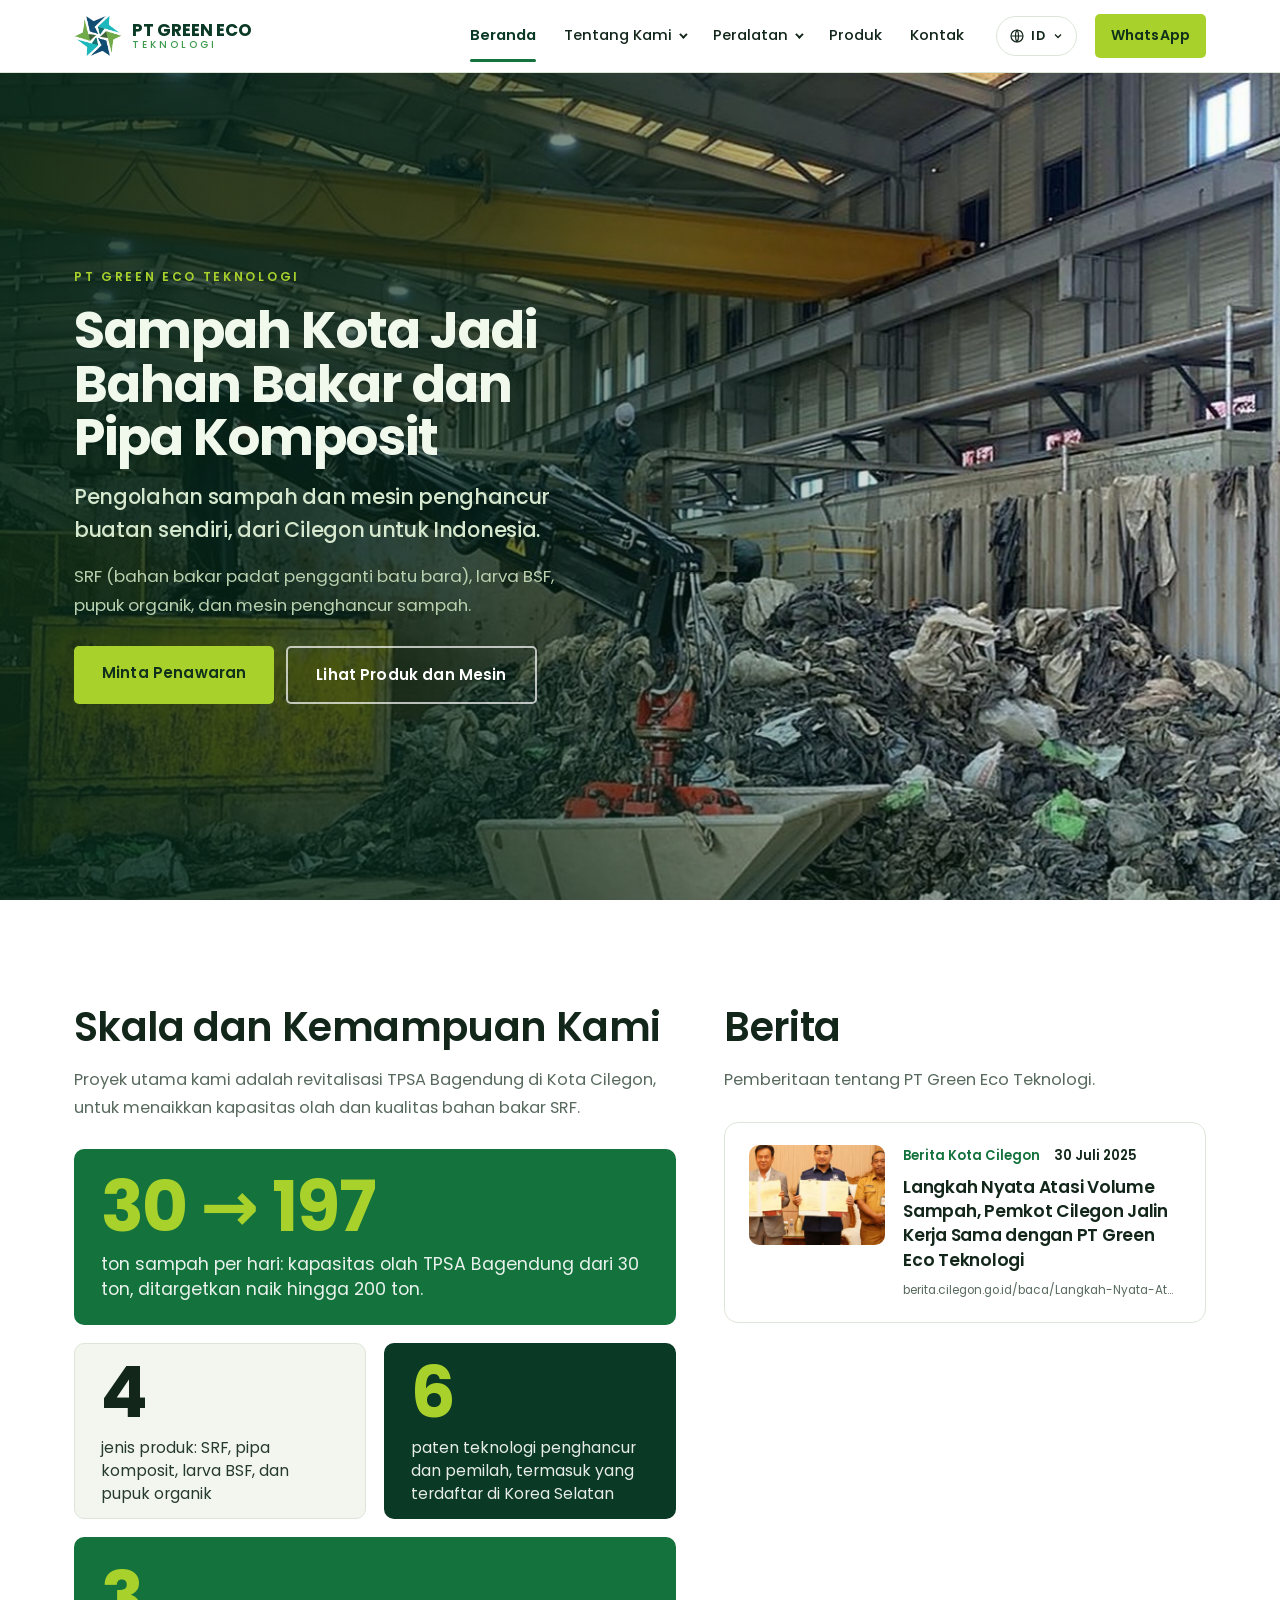
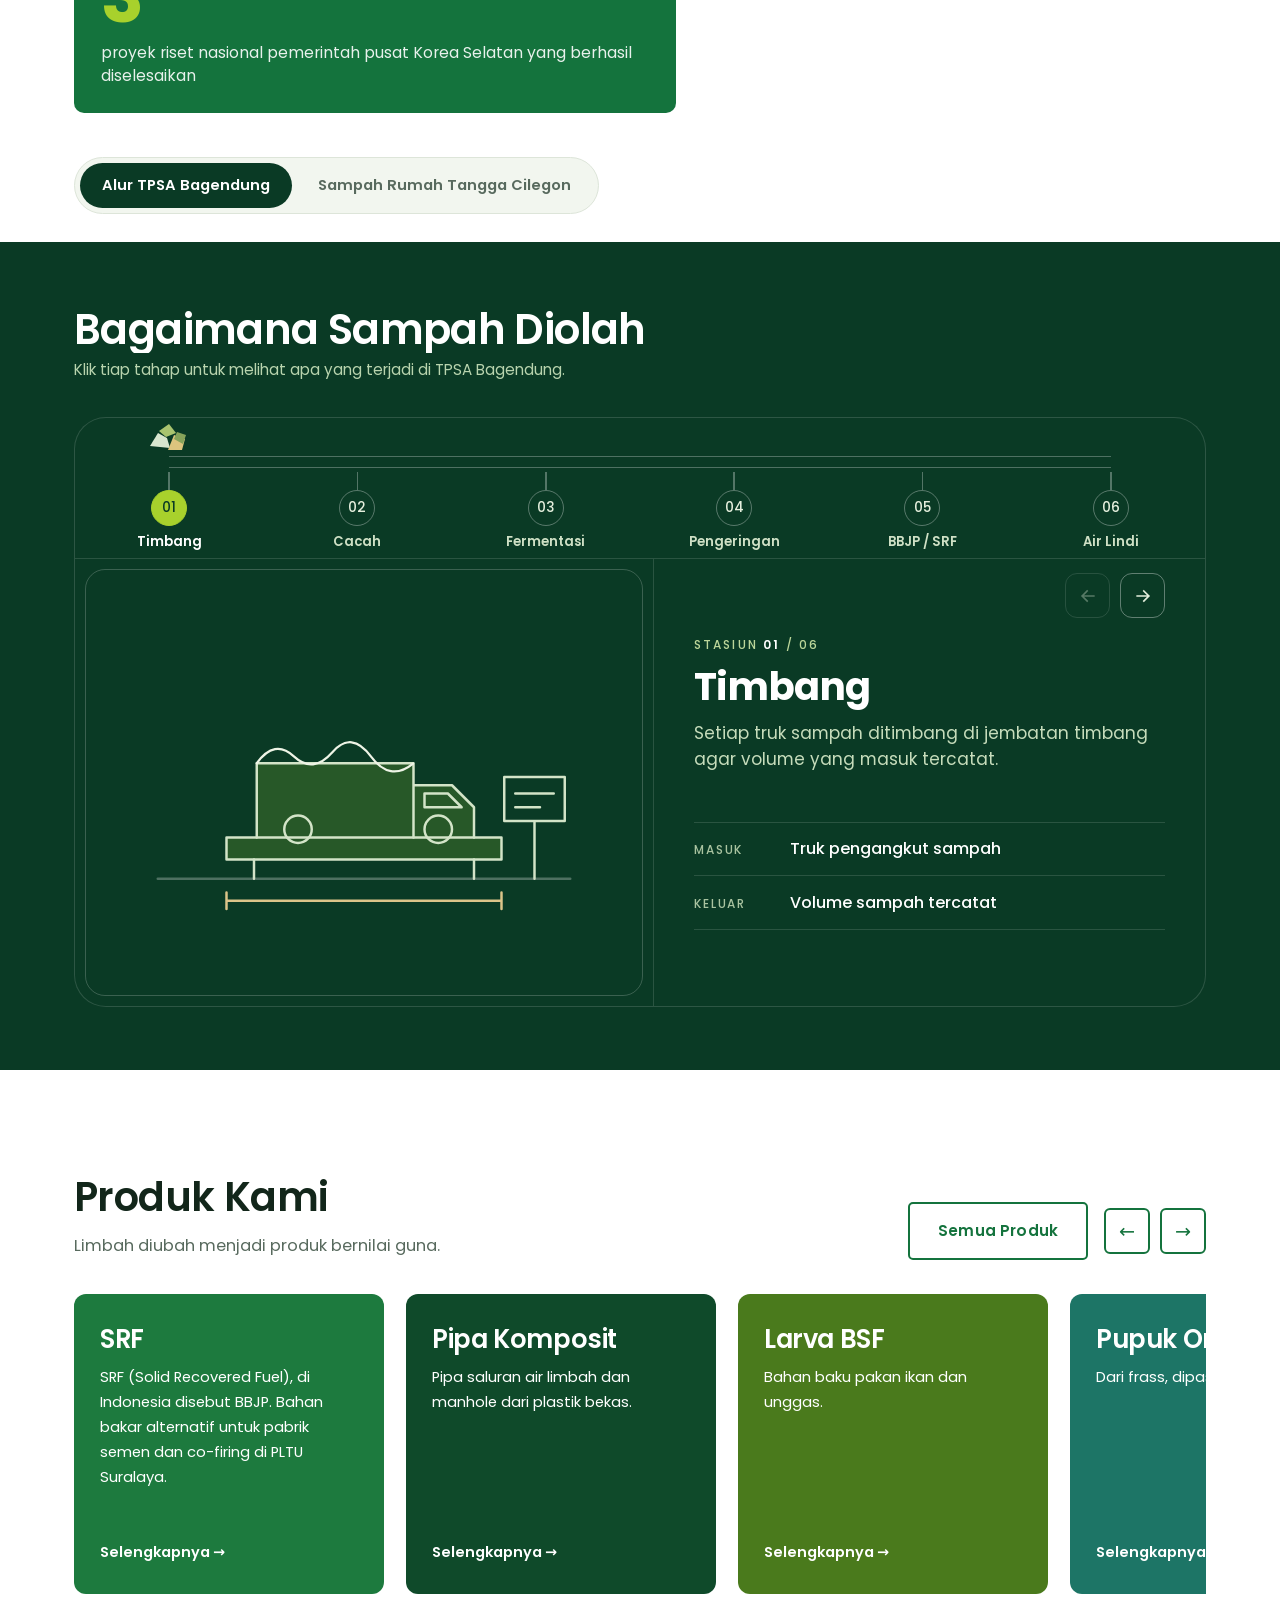
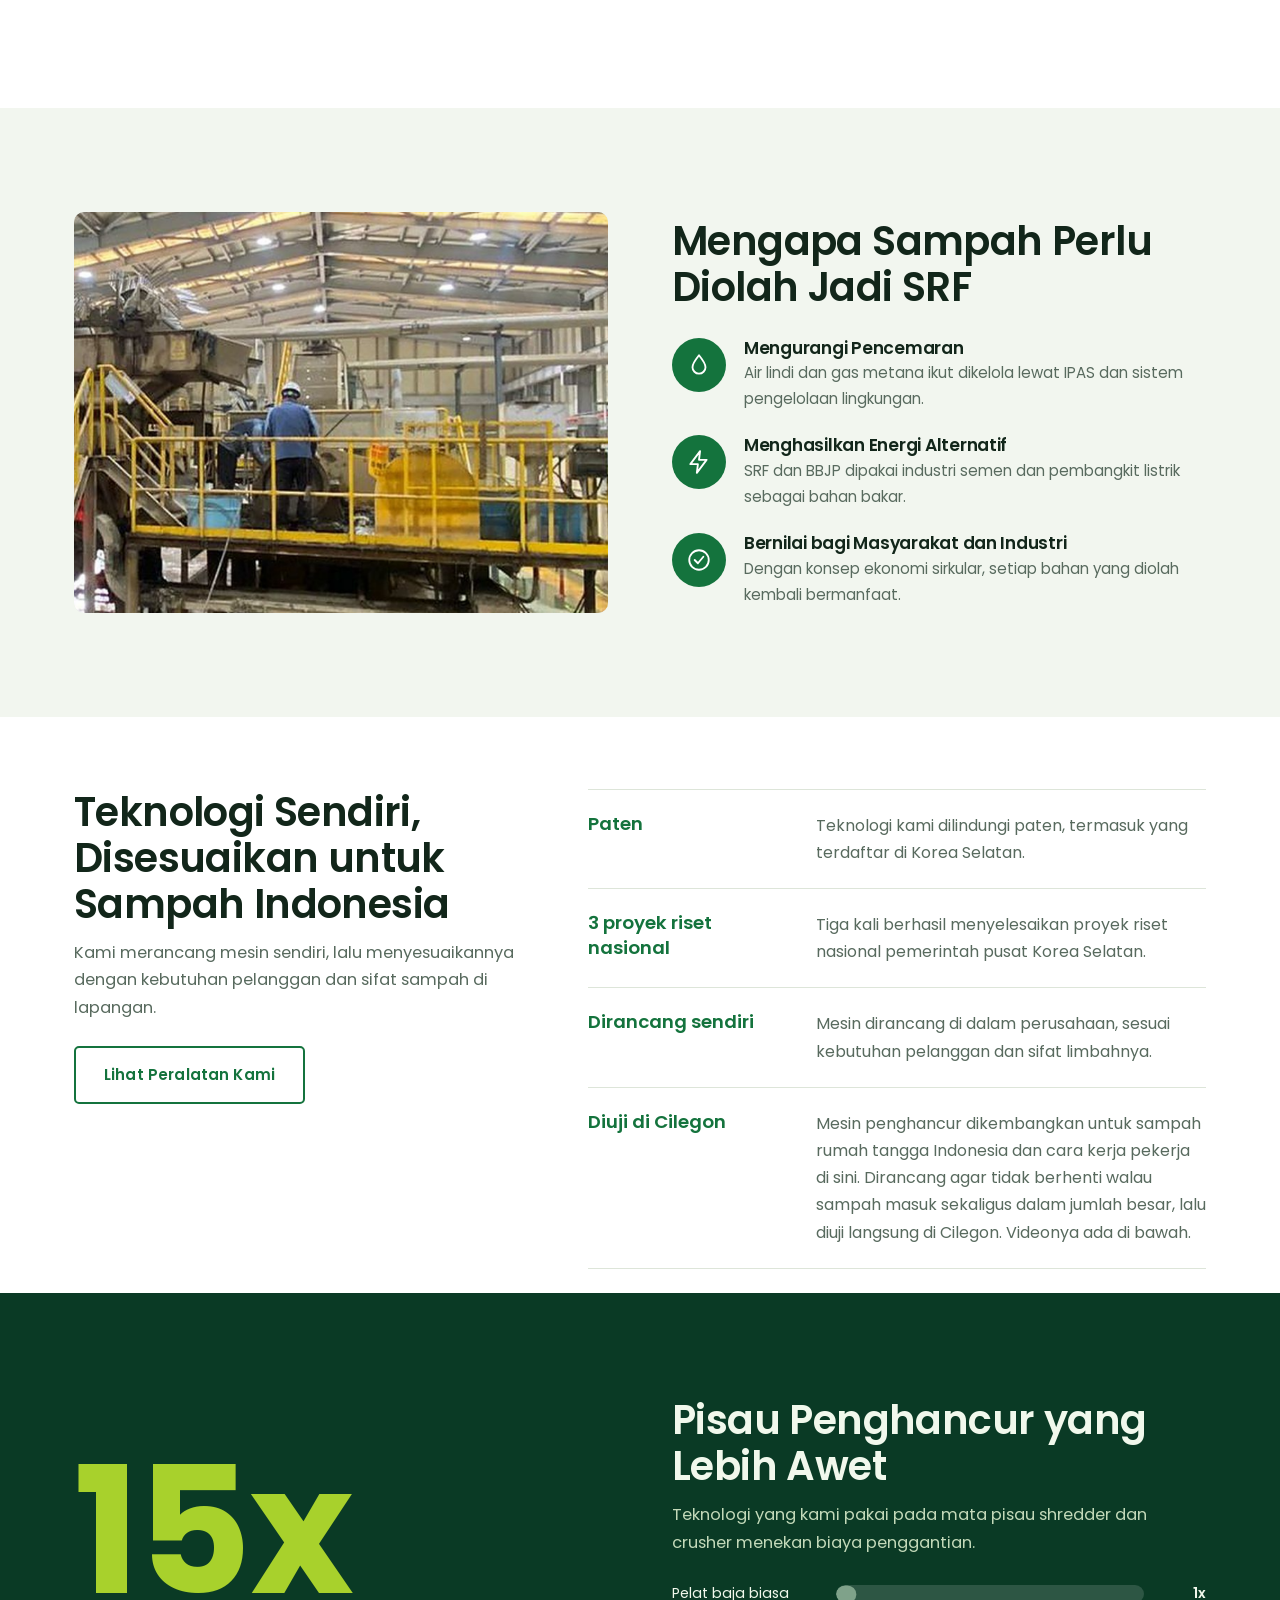
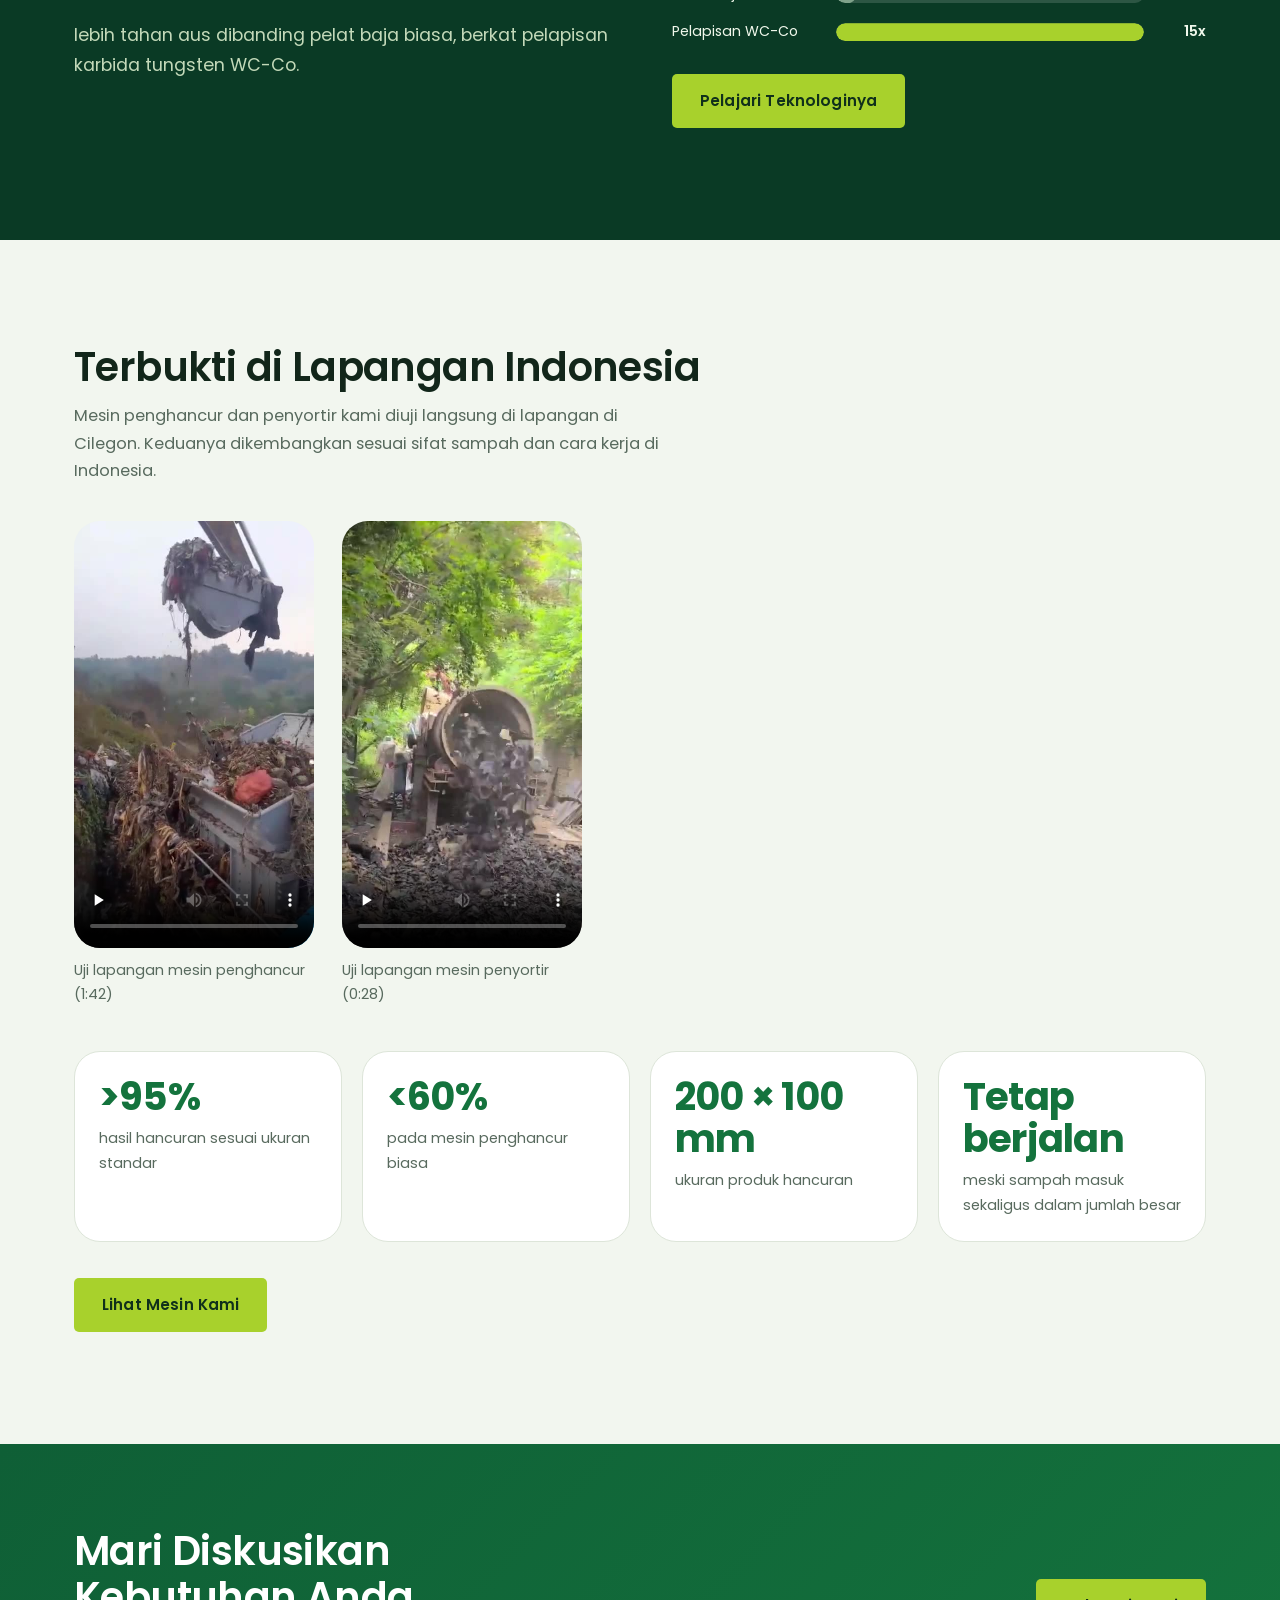
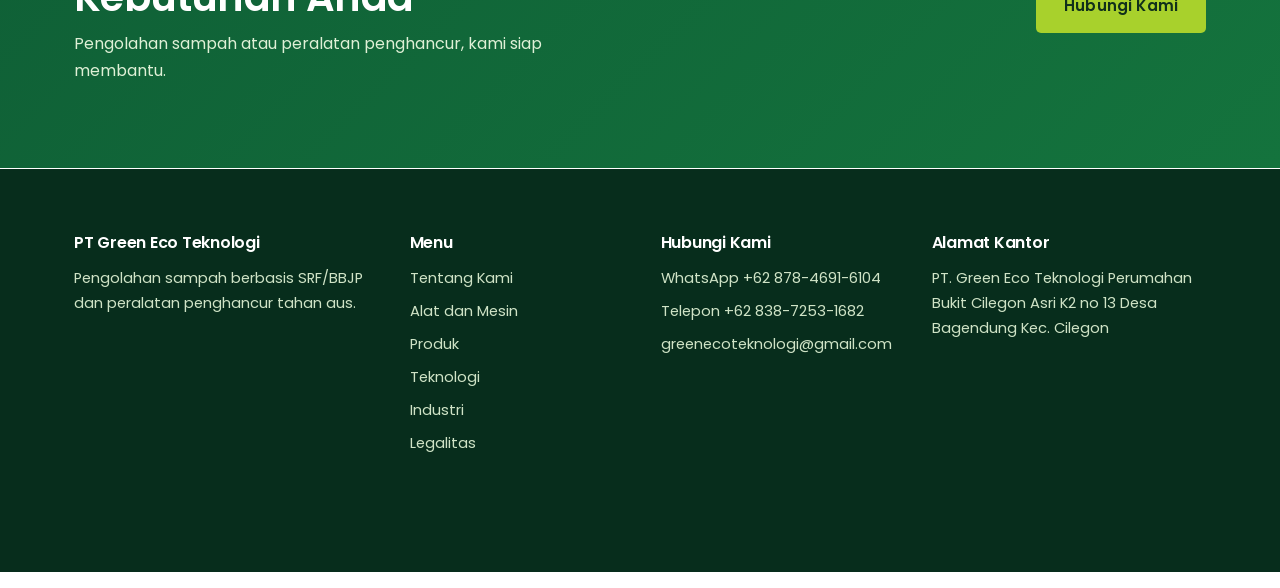
==== commit 9dab5e59: "add berita" ====
--- a/index.html
+++ b/index.html
@@ -474,16 +474,15 @@
               </div><aside class="sk-right" aria-labelledby="press-h">
                     <h2 id="press-h" class="rv">Berita</h2>
                     <p class="lede rv d1" style="margin: 16px 0 0">Pemberitaan tentang PT Green Eco Teknologi.</p>
-                    <div class="pr-grid">
-                    <a class="pr rv has-img" href="https://berita.cilegon.go.id/baca/Langkah-Nyata-Atasi-Volume-Sampah,-Pemkot-Cilegon-Jalin-Kerja-Sama-dengan-PT-Green-Eco-Teknologi/20261029/MTIwNjM4" target="_blank" rel="noopener">
-                      <img class="pr-img" src="img/berita-kerja-sama.jpg" alt="Foto dari berita: tiga orang memegang dokumen kerja sama Pemkot Cilegon dengan PT Green Eco Teknologi" loading="lazy" />
-                      <div class="pr-body">
-                        <div class="pr-meta"><span class="pr-src">Berita Kota Cilegon</span><time datetime="2025-07-30">30 Juli 2025</time></div>
-                        <h3>Langkah Nyata Atasi Volume Sampah, Pemkot Cilegon Jalin Kerja Sama dengan PT Green Eco Teknologi</h3>
-                        <span class="pr-url">berita.cilegon.go.id/baca/Langkah-Nyata-Atasi-Volume-Sampah,-Pemkot-Cilegon-Jalin-Kerja-Sama-dengan-PT-Green-Eco-Teknologi/20261029/MTIwNjM4</span>
-                        <span class="pr-go">Baca berita &rarr;</span>
-                      </div>
-                    </a>
+                    <div class="news-list">
+                      <a class="ni rv" href="https://berita.cilegon.go.id/baca/Langkah-Nyata-Atasi-Volume-Sampah,-Pemkot-Cilegon-Jalin-Kerja-Sama-dengan-PT-Green-Eco-Teknologi/20261029/MTIwNjM4" target="_blank" rel="noopener">
+                        <img class="ni-img" src="img/berita-kerja-sama.jpg" alt="Foto dari berita: tiga orang memegang dokumen kerja sama Pemkot Cilegon dengan PT Green Eco Teknologi" loading="lazy" />
+                        <div class="ni-body">
+                          <div class="ni-meta"><span class="ni-src">Berita Kota Cilegon</span><time datetime="2025-07-30">30 Juli 2025</time></div>
+                          <h3>Langkah Nyata Atasi Volume Sampah, Pemkot Cilegon Jalin Kerja Sama dengan PT Green Eco Teknologi</h3>
+                          <span class="ni-url">berita.cilegon.go.id/baca/Langkah-Nyata-Atasi-Volume-Sampah,-Pemkot-Cilegon-Jalin-Kerja-Sama-dengan-PT-Green-Eco-Teknologi/20261029/MTIwNjM4</span>
+                        </div>
+                      </a>
                     </div>
                   </aside></div></div>
             </section>
--- a/style.css
+++ b/style.css
@@ -5073,24 +5073,20 @@
           .map.sv iframe { width: 100%; height: 100%; border: 0; display: block; }
           .mapbtns { display: flex; flex-wrap: wrap; gap: 12px; margin-top: 16px; }
           @media (max-width: 640px) { .map.sv { height: 300px; } }
-          .press { padding: 16px 0 32px; }
-          .pr-grid { display: grid; grid-template-columns: repeat(auto-fill, minmax(280px, 380px)); gap: 16px; margin-top: 22px; }
-          .pr { display: grid; grid-template-columns: 1fr; align-items: stretch; background: var(--card); border: 1px solid var(--line); border-top: 4px solid var(--green); border-radius: 16px; overflow: hidden; color: var(--ink); text-decoration: none; box-shadow: 0 8px 22px rgba(15, 74, 42, 0.08); transition: transform 0.25s, box-shadow 0.25s; }
-          .pr.has-img { grid-template-columns: 1fr; }
-          .pr:hover { transform: translateY(-3px); box-shadow: 0 14px 30px rgba(15, 74, 42, 0.14); }
-          .pr-img { width: 100%; height: 140px; min-height: 0; object-fit: cover; object-position: 50% 12%; display: block; }
-          .pr-url { font-size: 0.74rem; color: var(--muted); white-space: nowrap; overflow: hidden; text-overflow: ellipsis; }
-          .pr-body { display: flex; flex-direction: column; gap: 8px; padding: 16px 18px; min-width: 0; }
-          .pr-meta { display: flex; flex-wrap: wrap; align-items: center; gap: 6px 10px; font-size: 0.78rem; color: var(--muted); }
-          .pr-src { background: var(--mint); color: var(--deep); font-weight: 600; border-radius: 50px; padding: 3px 10px; }
-          .pr h3 { font-size: 0.95rem; line-height: 1.4; margin: 0; }
-          .pr-go { font-size: 0.88rem; font-weight: 600; color: var(--green); }
+          .news-list { border: 1px solid var(--line); border-radius: 14px; overflow: hidden; background: var(--card); margin-top: 28px; }
+          .ni { display: grid; grid-template-columns: 136px 1fr; gap: 18px; align-items: start; padding: 22px 24px; color: var(--ink); text-decoration: none; transition: background 0.2s; }
+          .ni + .ni { border-top: 1px solid var(--line); }
+          .ni:hover { background: var(--mint); }
+          .ni-img { width: 136px; height: 100px; object-fit: cover; object-position: 50% 20%; border-radius: 10px; display: block; }
+          .ni-body { min-width: 0; }
+          .ni-meta { display: flex; flex-wrap: wrap; gap: 4px 14px; font-size: 0.82rem; font-weight: 600; }
+          .ni-src { color: var(--green); }
+          .ni-body h3 { font-size: 1.08rem; line-height: 1.4; margin: 8px 0 8px; }
+          .ni:hover h3 { color: var(--green); }
+          .ni-url { display: block; font-size: 0.74rem; color: var(--muted); white-space: nowrap; overflow: hidden; text-overflow: ellipsis; }
+          @media (max-width: 520px) { .ni { grid-template-columns: 96px 1fr; gap: 14px; padding: 18px; } .ni-img { width: 96px; height: 72px; } }
           .sk-grid { display: grid; grid-template-columns: minmax(0, 1.25fr) minmax(0, 1fr); gap: 48px; align-items: start; }
           .sk-left .split { grid-template-columns: 1fr; gap: 16px; }
           .sk-left .bento { grid-template-columns: 1fr 1fr; grid-auto-rows: minmax(176px, auto); margin-top: 28px; }
           .sk-left .tile.span2 { grid-column: span 2; grid-row: auto; }
-          .sk-right .pr-grid { grid-template-columns: 1fr; margin-top: 28px; }
-          .sk-right .pr-img { height: auto; aspect-ratio: 16 / 10; object-position: 50% 14%; }
-          .sk-right .pr h3 { font-size: 1.1rem; }
-          .sk-right .pr-body { padding: 20px 22px; }
           @media (max-width: 960px) { .sk-grid { grid-template-columns: 1fr; gap: 44px; } }
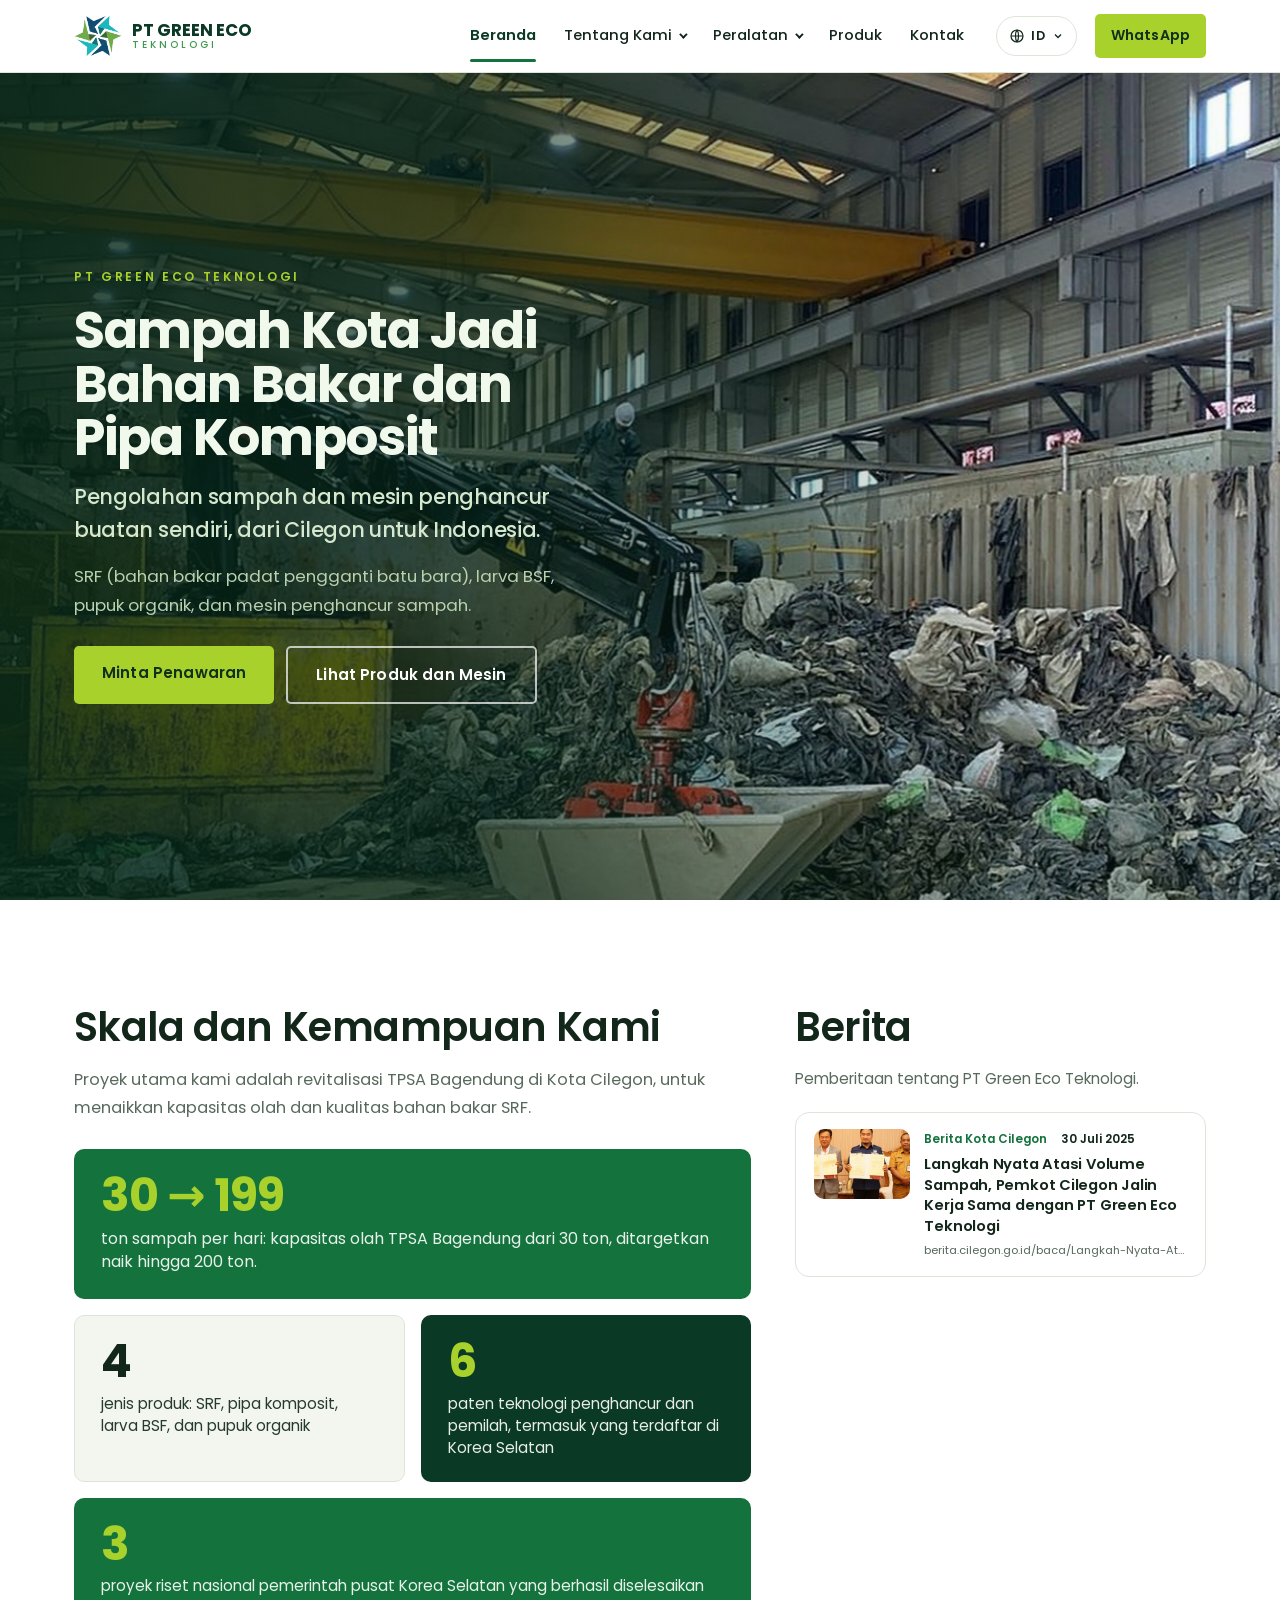
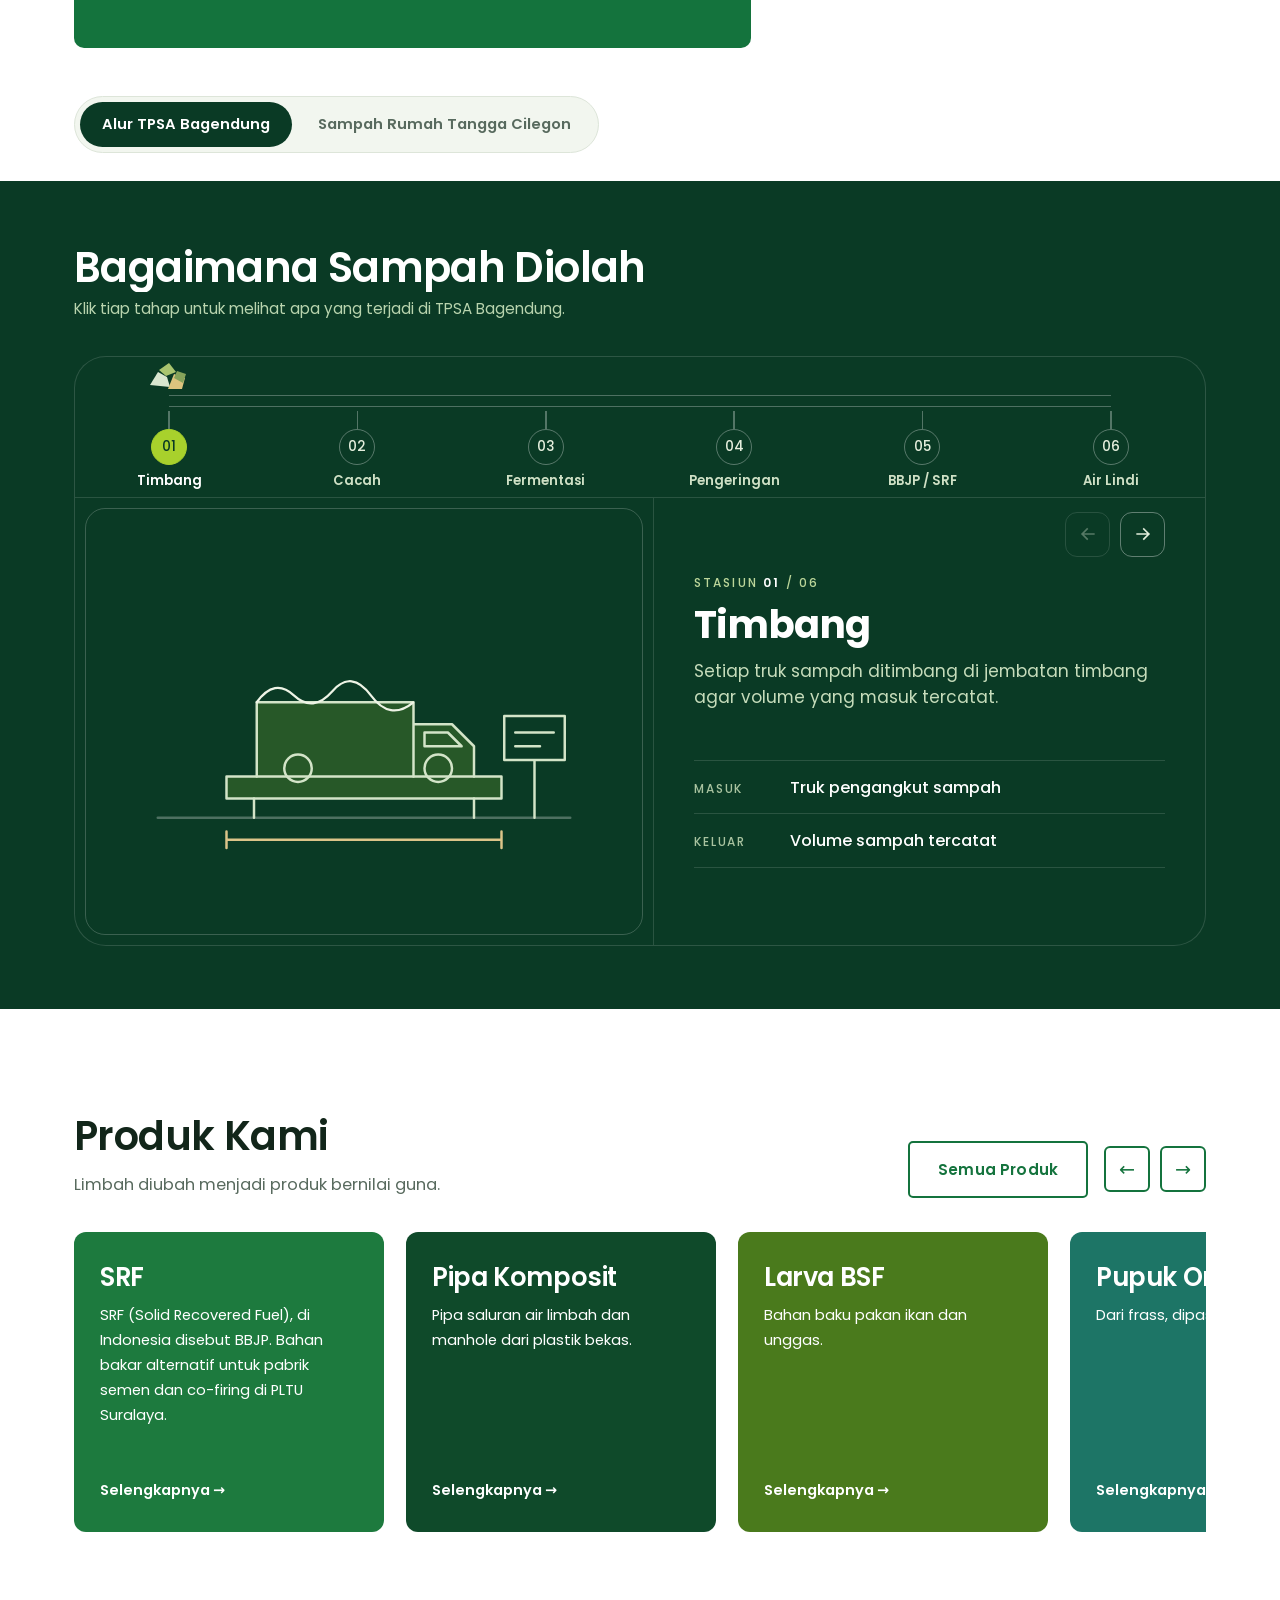
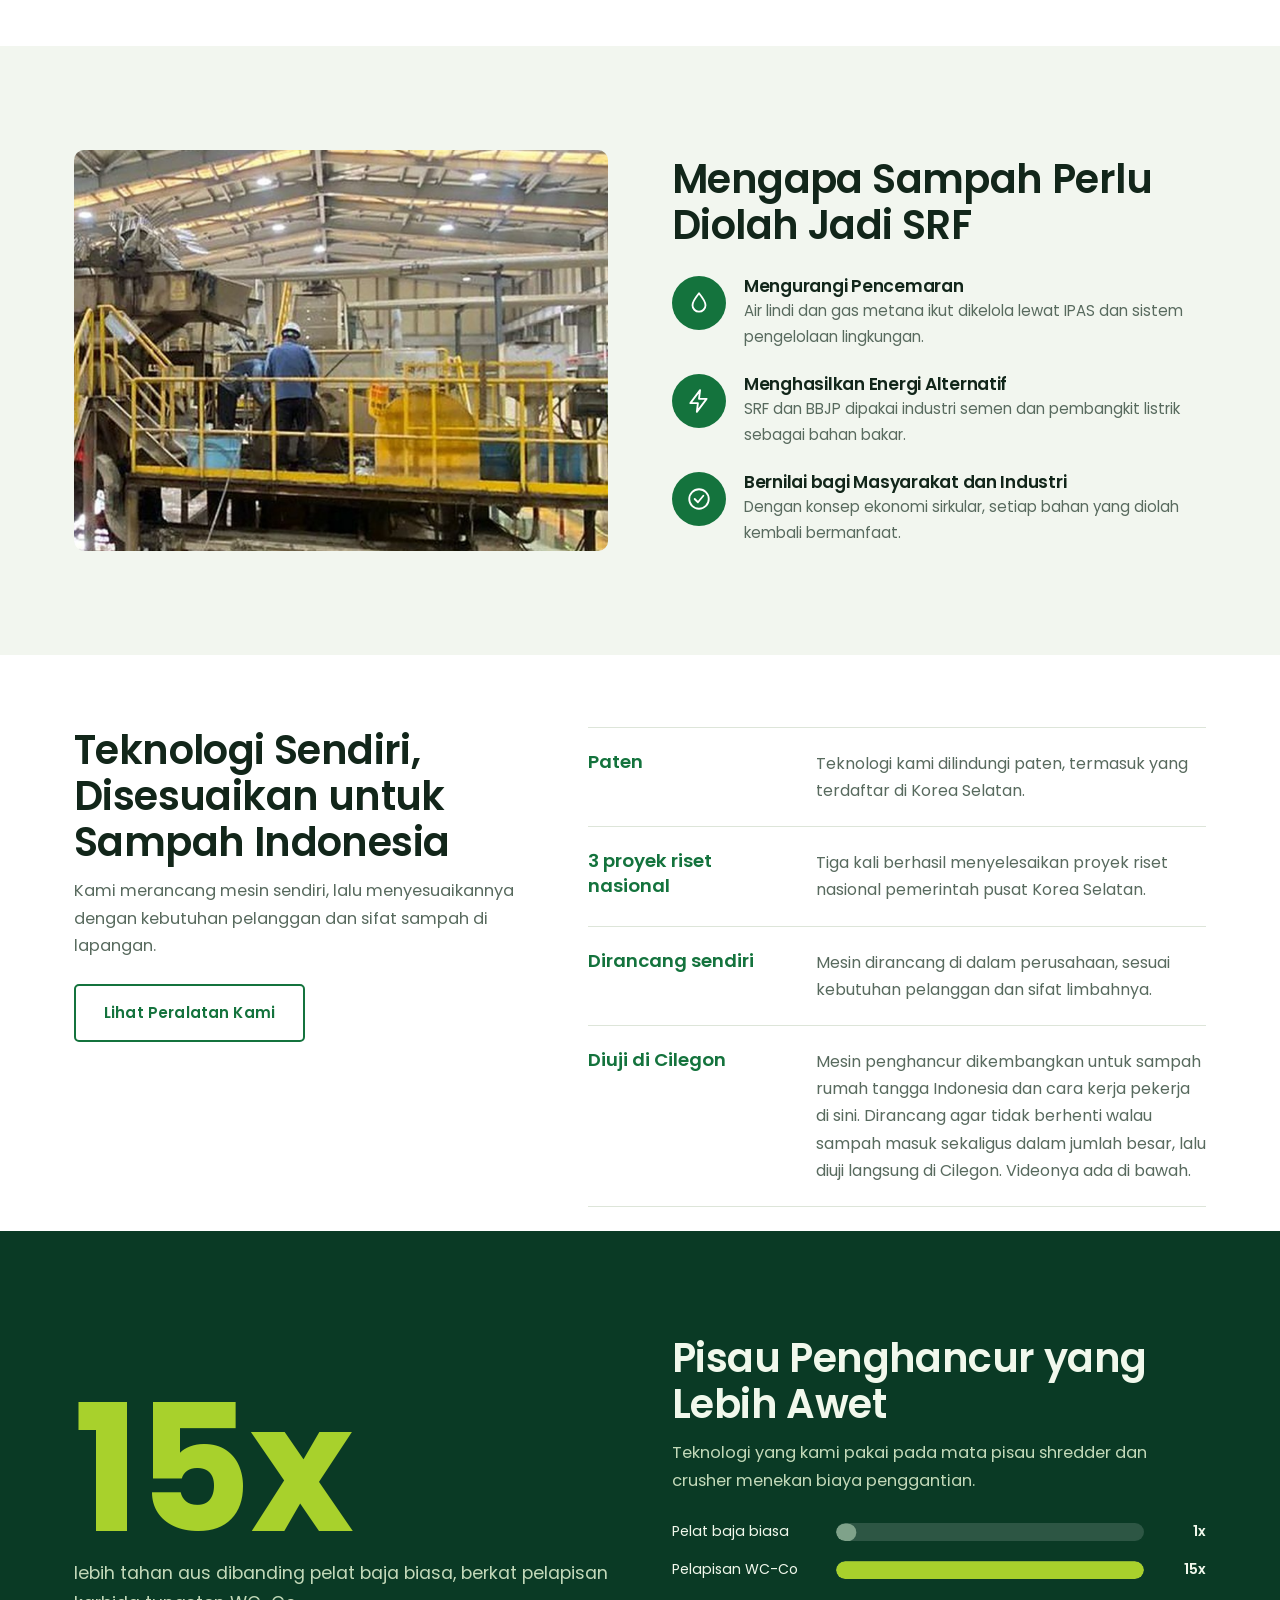
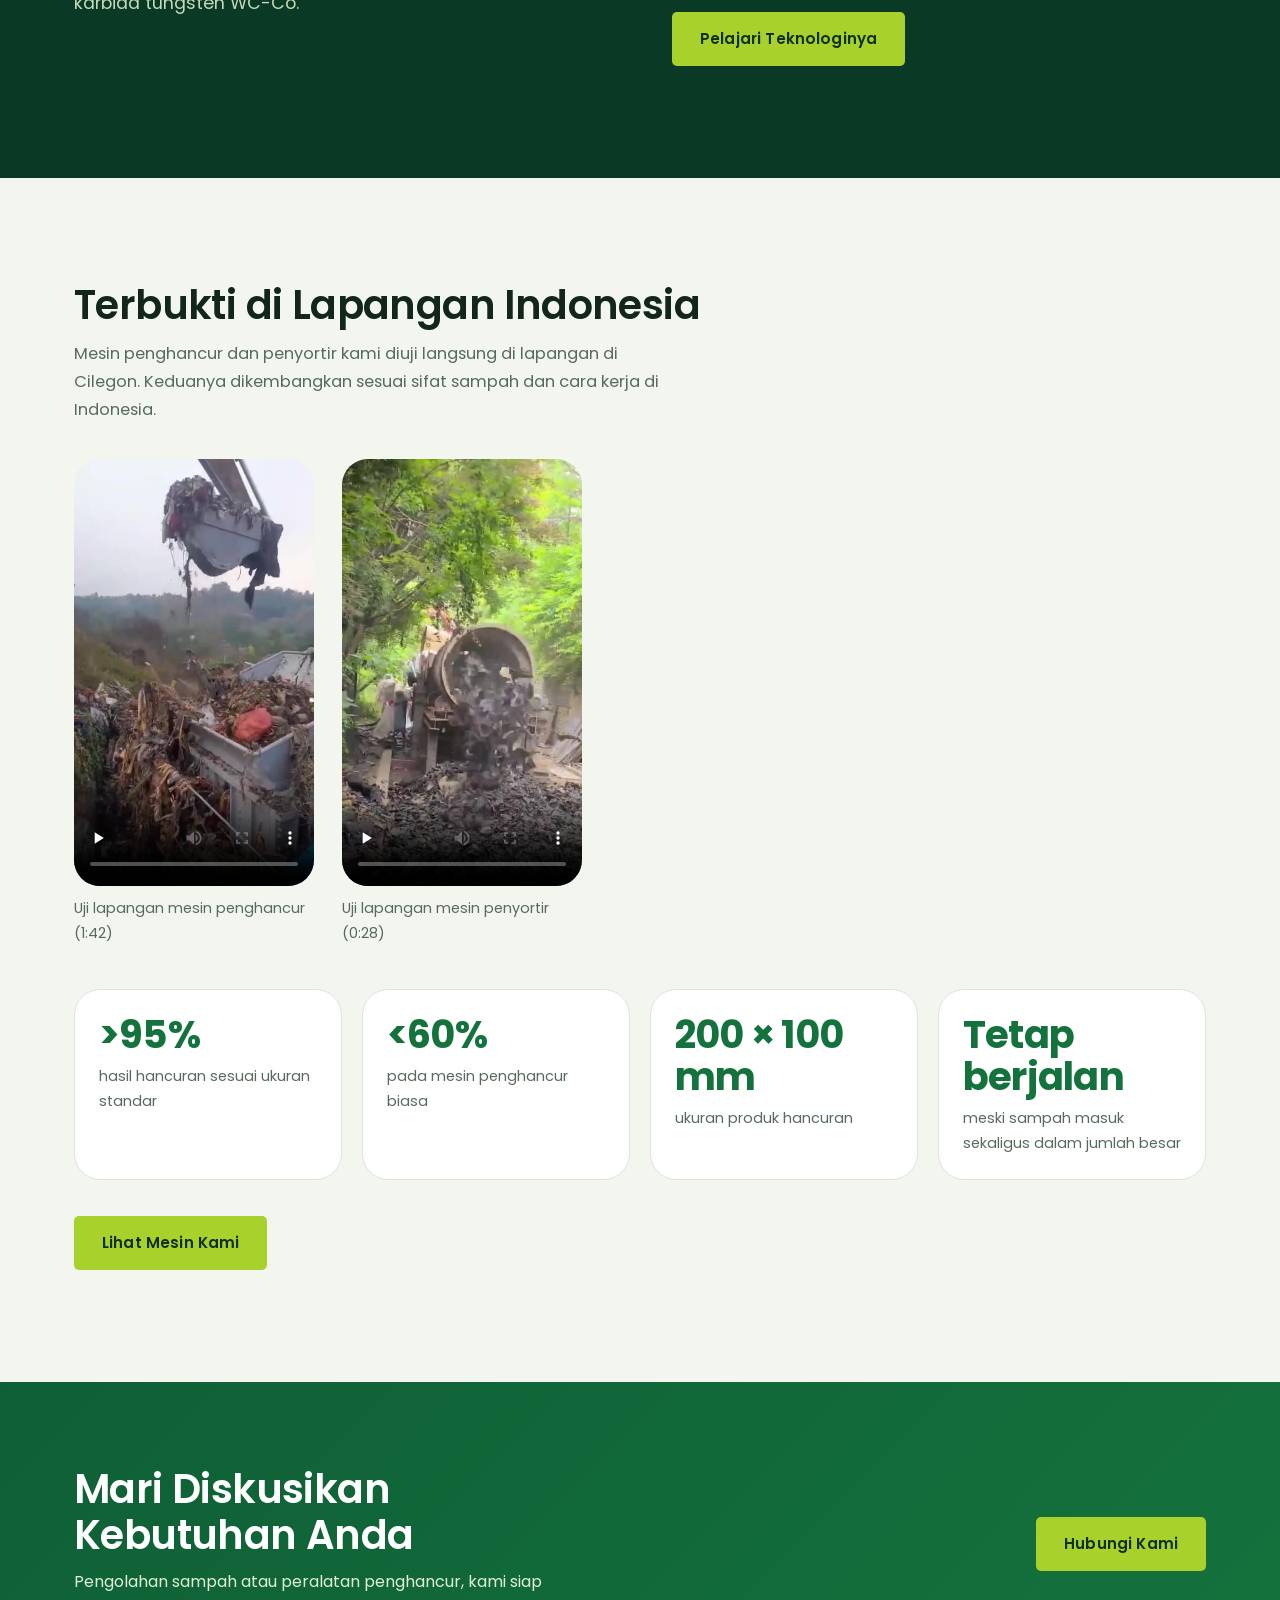
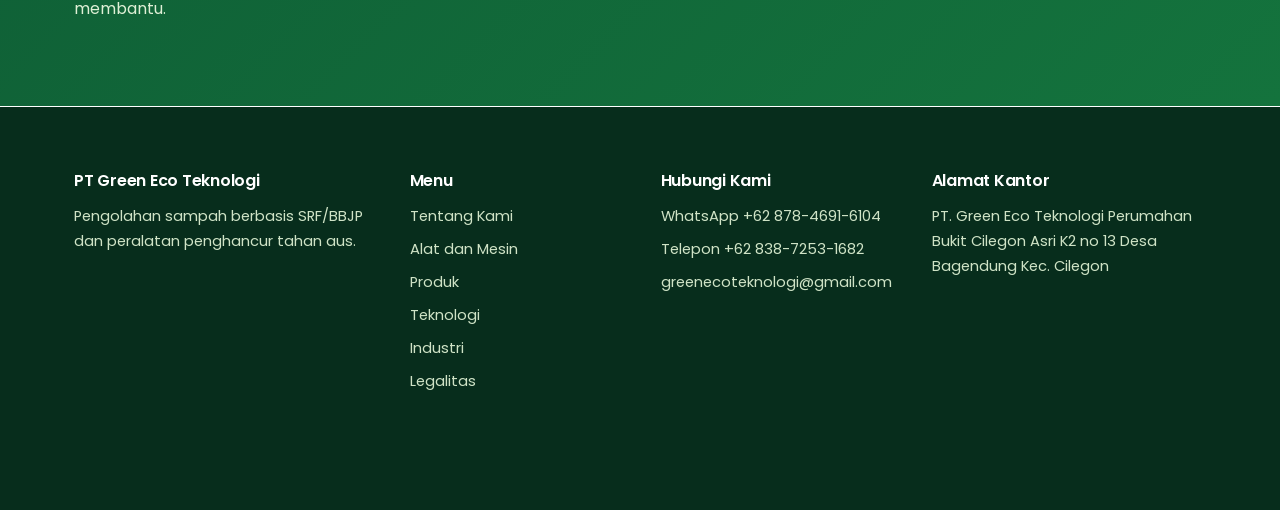
==== commit 3a9579dc: "add berita" ====
--- a/index.html
+++ b/index.html
@@ -473,7 +473,7 @@
                 </div>
               </div><aside class="sk-right" aria-labelledby="press-h">
                     <h2 id="press-h" class="rv">Berita</h2>
-                    <p class="lede rv d1" style="margin: 16px 0 0">Pemberitaan tentang PT Green Eco Teknologi.</p>
+                    <p class="lede rv d1" style="margin: 16px 0 0; font-size: 0.95rem">Pemberitaan tentang PT Green Eco Teknologi.</p>
                     <div class="news-list">
                       <a class="ni rv" href="https://berita.cilegon.go.id/baca/Langkah-Nyata-Atasi-Volume-Sampah,-Pemkot-Cilegon-Jalin-Kerja-Sama-dengan-PT-Green-Eco-Teknologi/20261029/MTIwNjM4" target="_blank" rel="noopener">
                         <img class="ni-img" src="img/berita-kerja-sama.jpg" alt="Foto dari berita: tiga orang memegang dokumen kerja sama Pemkot Cilegon dengan PT Green Eco Teknologi" loading="lazy" />
--- a/style.css
+++ b/style.css
@@ -5073,20 +5073,24 @@
           .map.sv iframe { width: 100%; height: 100%; border: 0; display: block; }
           .mapbtns { display: flex; flex-wrap: wrap; gap: 12px; margin-top: 16px; }
           @media (max-width: 640px) { .map.sv { height: 300px; } }
-          .news-list { border: 1px solid var(--line); border-radius: 14px; overflow: hidden; background: var(--card); margin-top: 28px; }
-          .ni { display: grid; grid-template-columns: 136px 1fr; gap: 18px; align-items: start; padding: 22px 24px; color: var(--ink); text-decoration: none; transition: background 0.2s; }
+          .news-list { border: 1px solid var(--line); border-radius: 14px; overflow: hidden; background: var(--card); margin-top: 20px; }
+          .ni { display: grid; grid-template-columns: 96px 1fr; gap: 14px; align-items: start; padding: 16px 18px; color: var(--ink); text-decoration: none; transition: background 0.2s; }
           .ni + .ni { border-top: 1px solid var(--line); }
           .ni:hover { background: var(--mint); }
-          .ni-img { width: 136px; height: 100px; object-fit: cover; object-position: 50% 20%; border-radius: 10px; display: block; }
+          .ni-img { width: 96px; height: 70px; object-fit: cover; object-position: 50% 20%; border-radius: 10px; display: block; }
           .ni-body { min-width: 0; }
-          .ni-meta { display: flex; flex-wrap: wrap; gap: 4px 14px; font-size: 0.82rem; font-weight: 600; }
+          .ni-meta { display: flex; flex-wrap: wrap; gap: 4px 14px; font-size: 0.74rem; font-weight: 600; }
           .ni-src { color: var(--green); }
-          .ni-body h3 { font-size: 1.08rem; line-height: 1.4; margin: 8px 0 8px; }
+          .ni-body h3 { font-size: 0.92rem; line-height: 1.4; margin: 5px 0 5px; }
           .ni:hover h3 { color: var(--green); }
-          .ni-url { display: block; font-size: 0.74rem; color: var(--muted); white-space: nowrap; overflow: hidden; text-overflow: ellipsis; }
-          @media (max-width: 520px) { .ni { grid-template-columns: 96px 1fr; gap: 14px; padding: 18px; } .ni-img { width: 96px; height: 72px; } }
-          .sk-grid { display: grid; grid-template-columns: minmax(0, 1.25fr) minmax(0, 1fr); gap: 48px; align-items: start; }
+          .ni-url { display: block; font-size: 0.7rem; color: var(--muted); white-space: nowrap; overflow: hidden; text-overflow: ellipsis; }
+          @media (max-width: 520px) { .ni { grid-template-columns: 80px 1fr; gap: 12px; padding: 14px; } .ni-img { width: 80px; height: 60px; } }
+          .sk-grid { display: grid; grid-template-columns: minmax(0, 1.65fr) minmax(0, 1fr); gap: 44px; align-items: start; }
           .sk-left .split { grid-template-columns: 1fr; gap: 16px; }
-          .sk-left .bento { grid-template-columns: 1fr 1fr; grid-auto-rows: minmax(176px, auto); margin-top: 28px; }
+          .sk-left .bento { grid-template-columns: 1fr 1fr; grid-auto-rows: minmax(150px, auto); height: auto; gap: 16px; margin-top: 28px; }
+          .sk-left .bento .tile { padding: 22px 26px; justify-content: flex-start; }
+          .sk-left .bento .tile .n { font-size: clamp(2.2rem, 3.6vw, 3.4rem); }
+          .sk-left .bento .tile p { font-size: 0.95rem; margin-top: 8px; line-height: 1.45; }
+          .sk-left .bento .tile.span2 p { font-size: 1rem !important; }
           .sk-left .tile.span2 { grid-column: span 2; grid-row: auto; }
           @media (max-width: 960px) { .sk-grid { grid-template-columns: 1fr; gap: 44px; } }
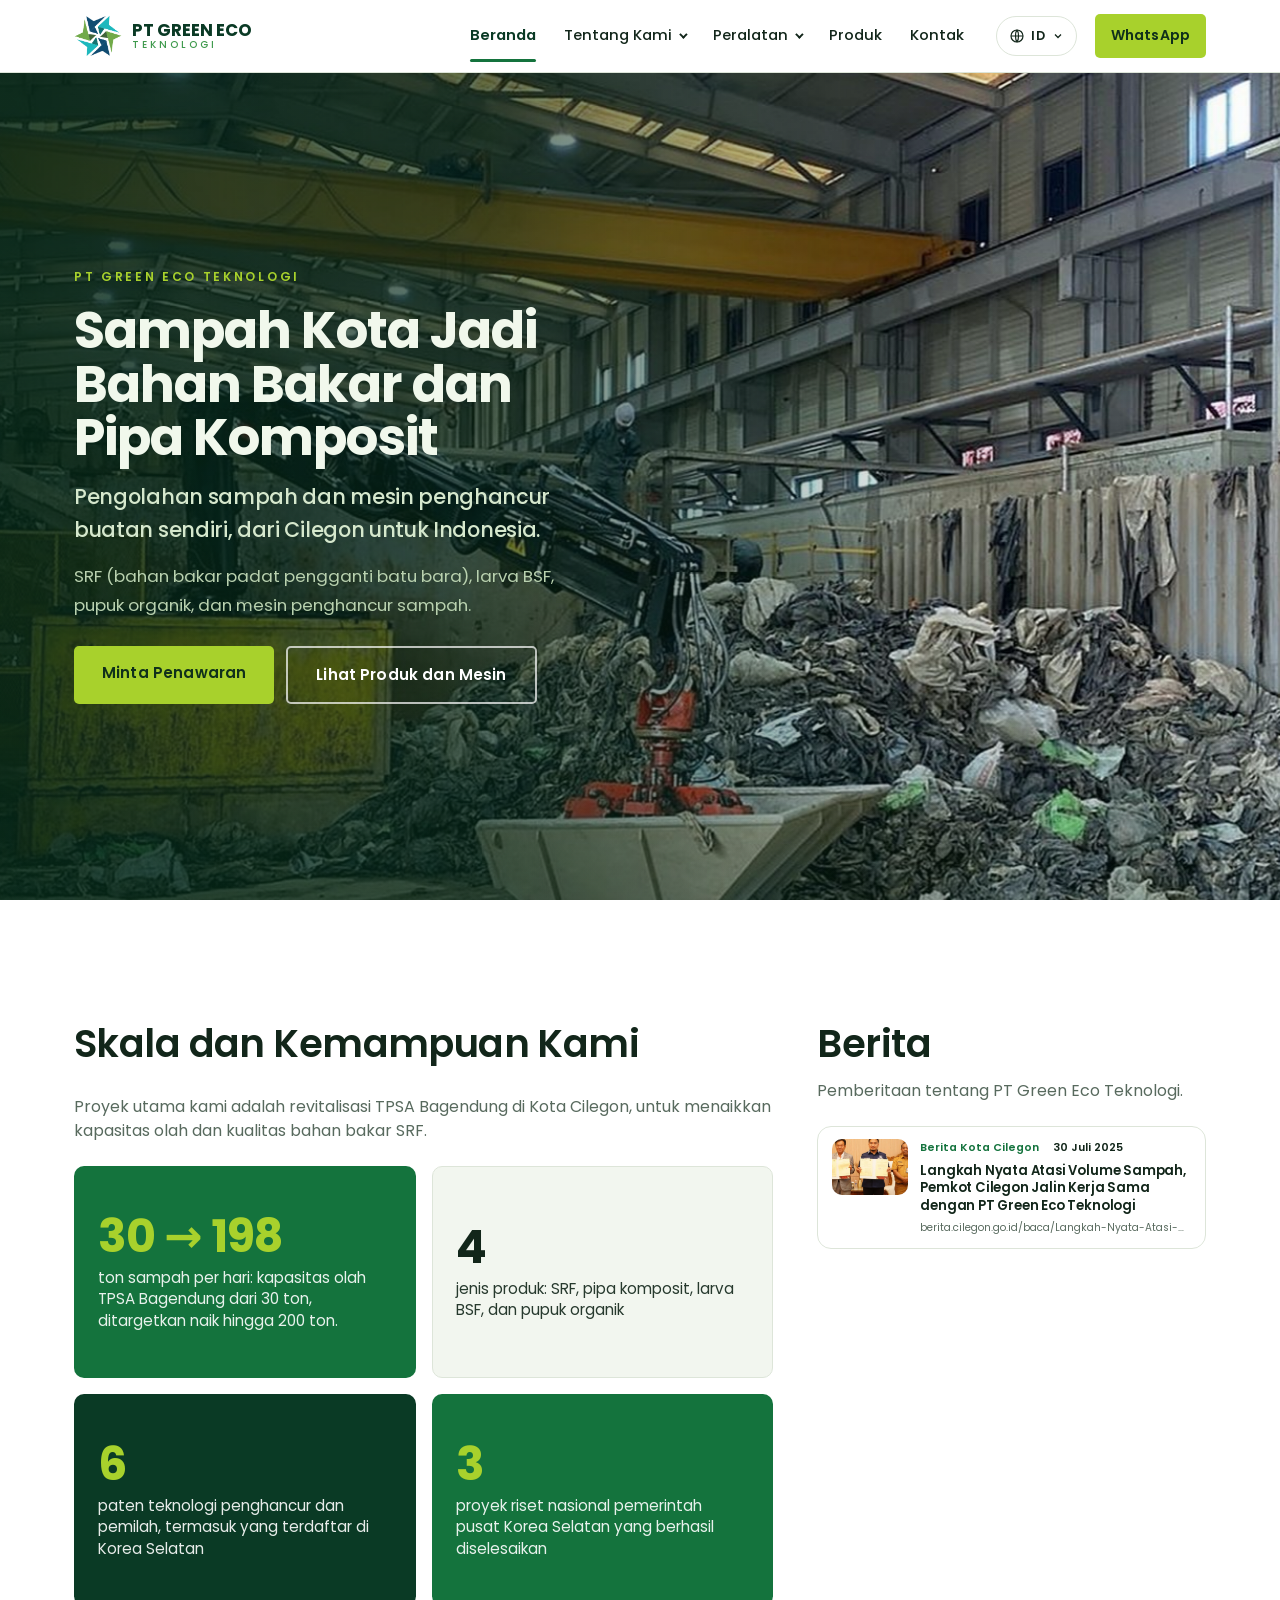
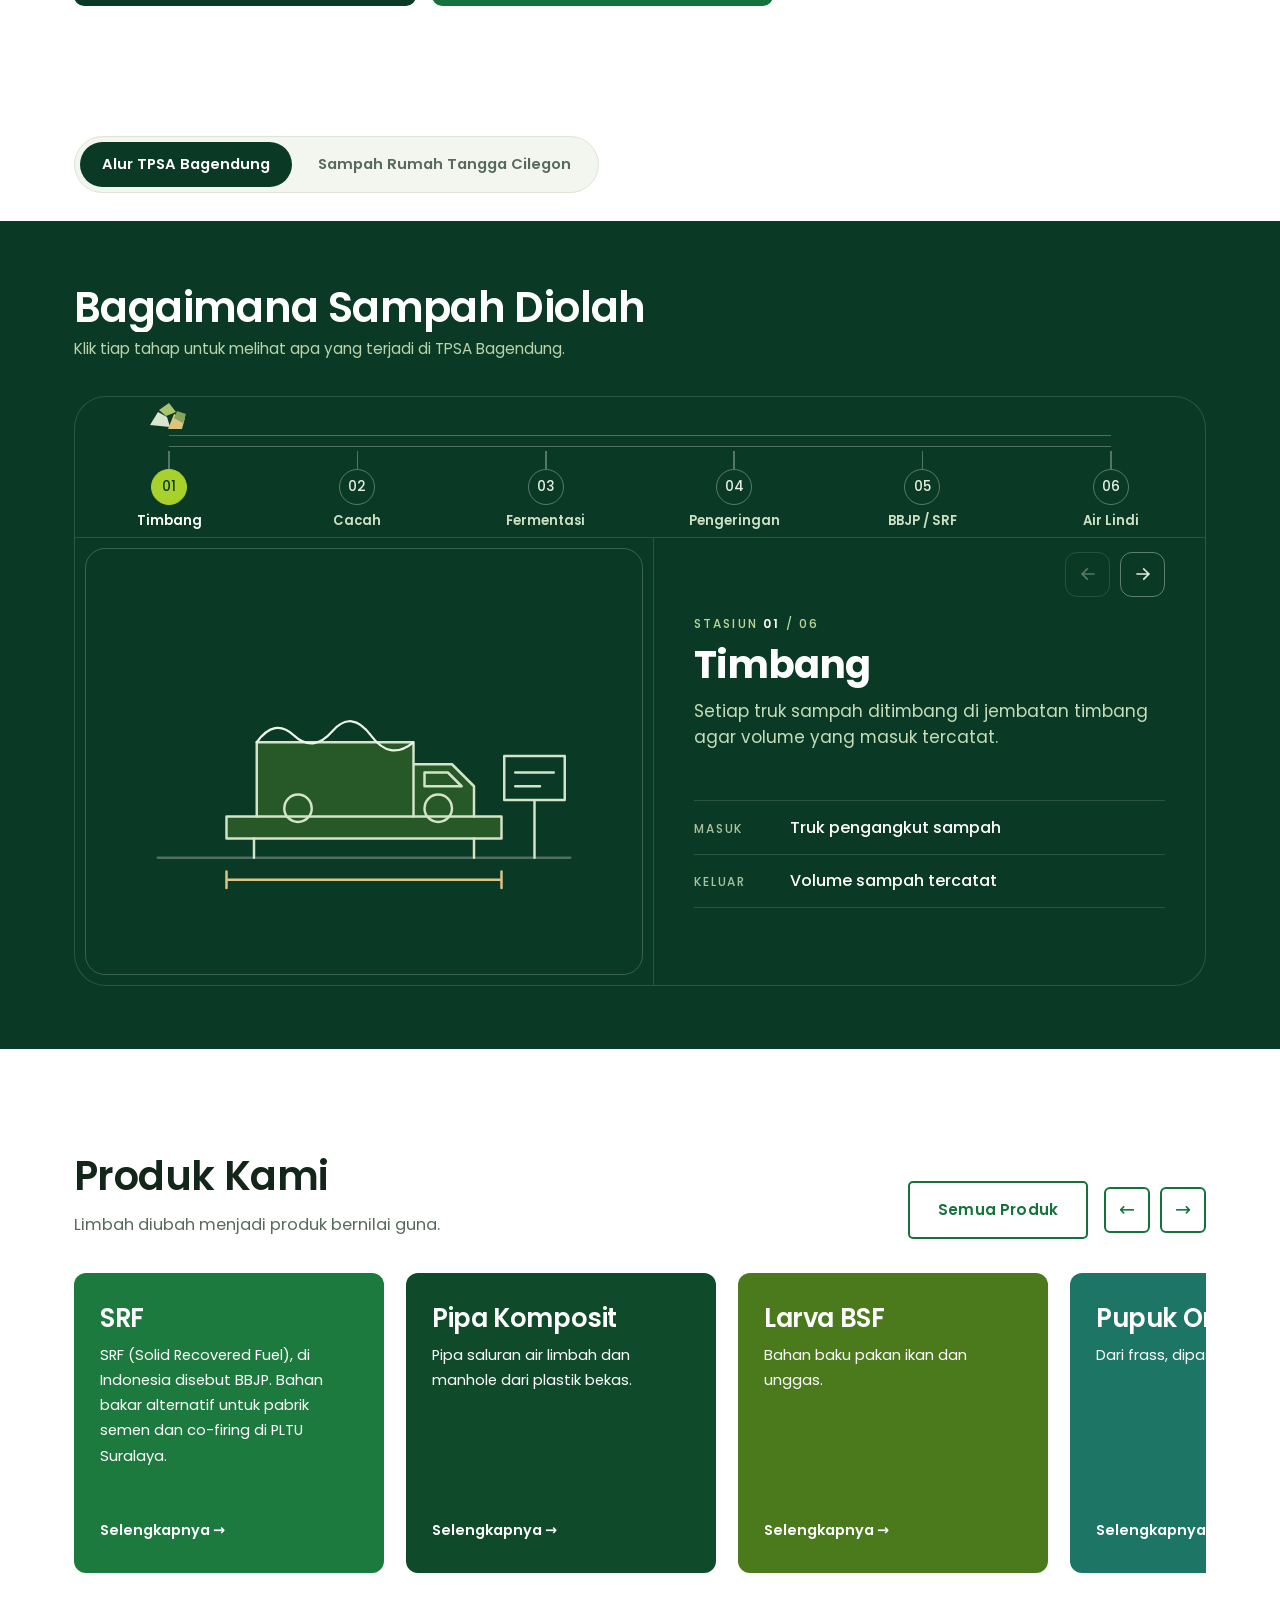
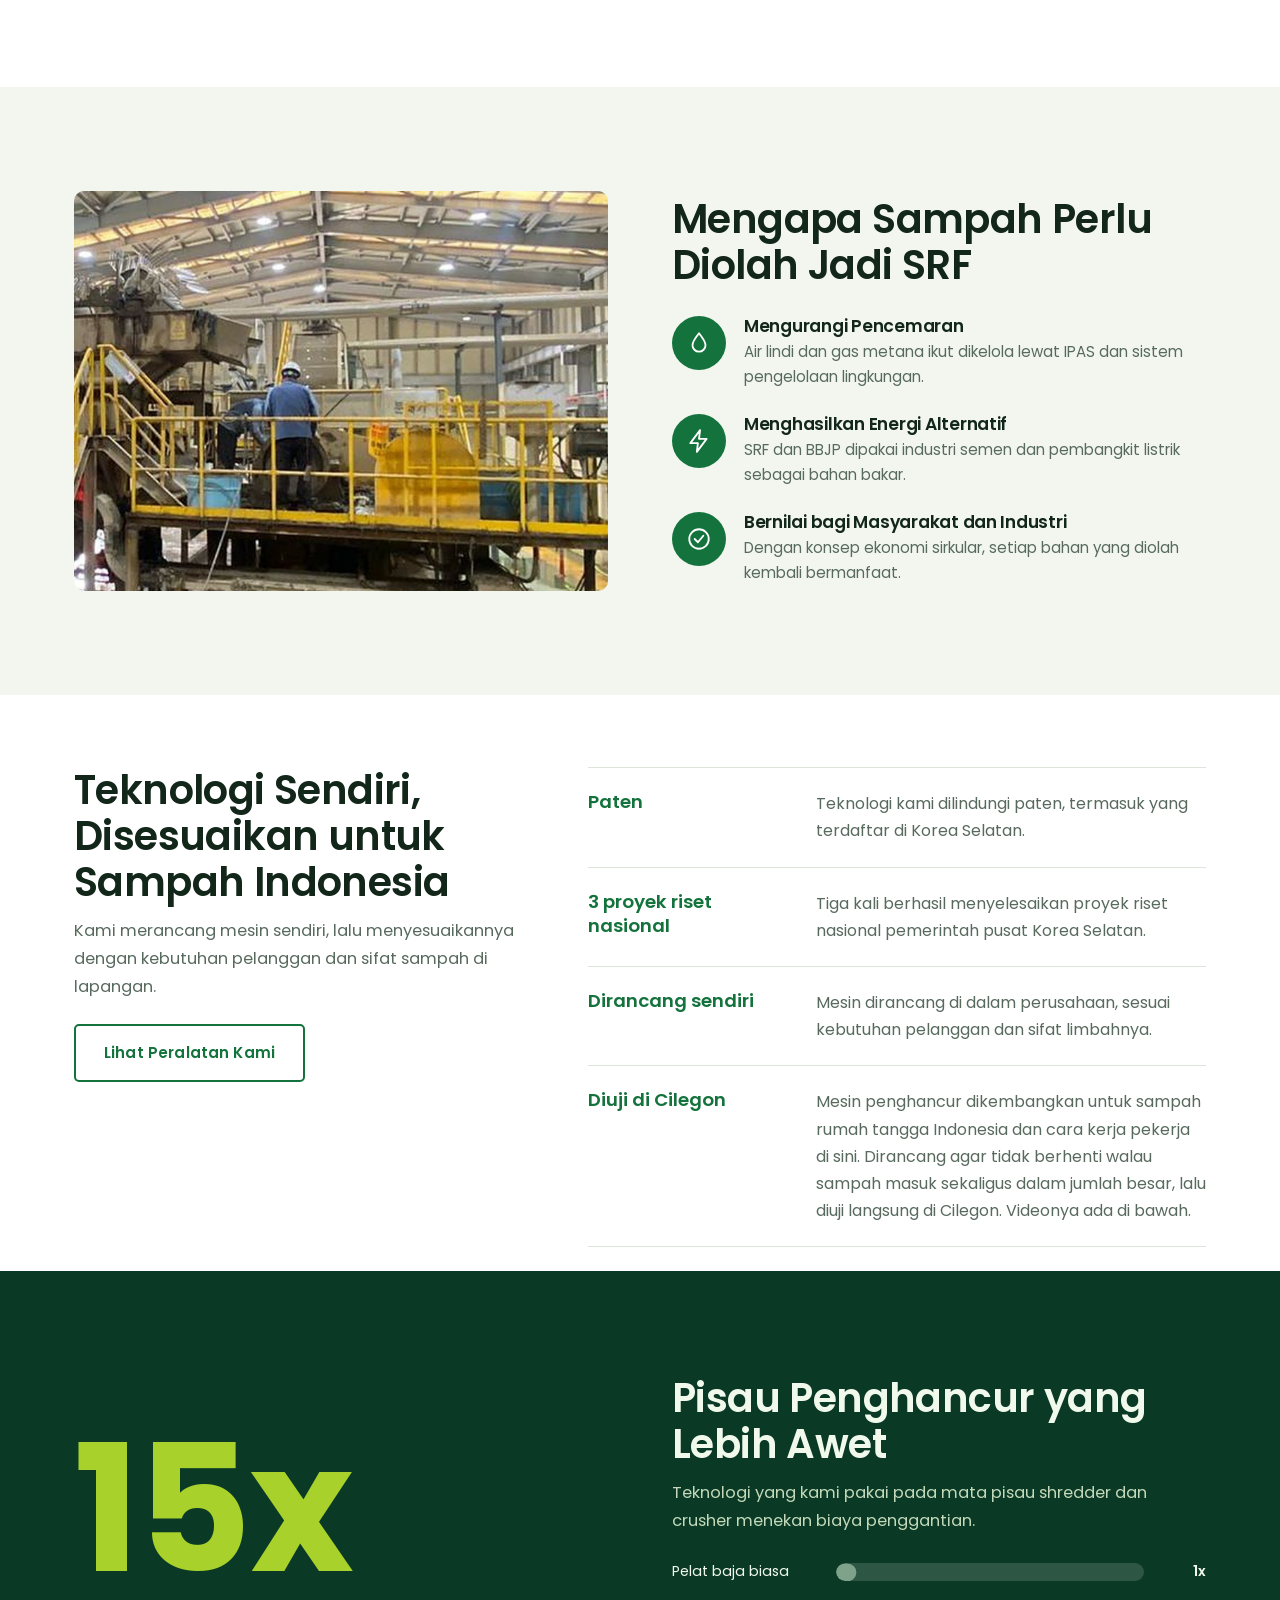
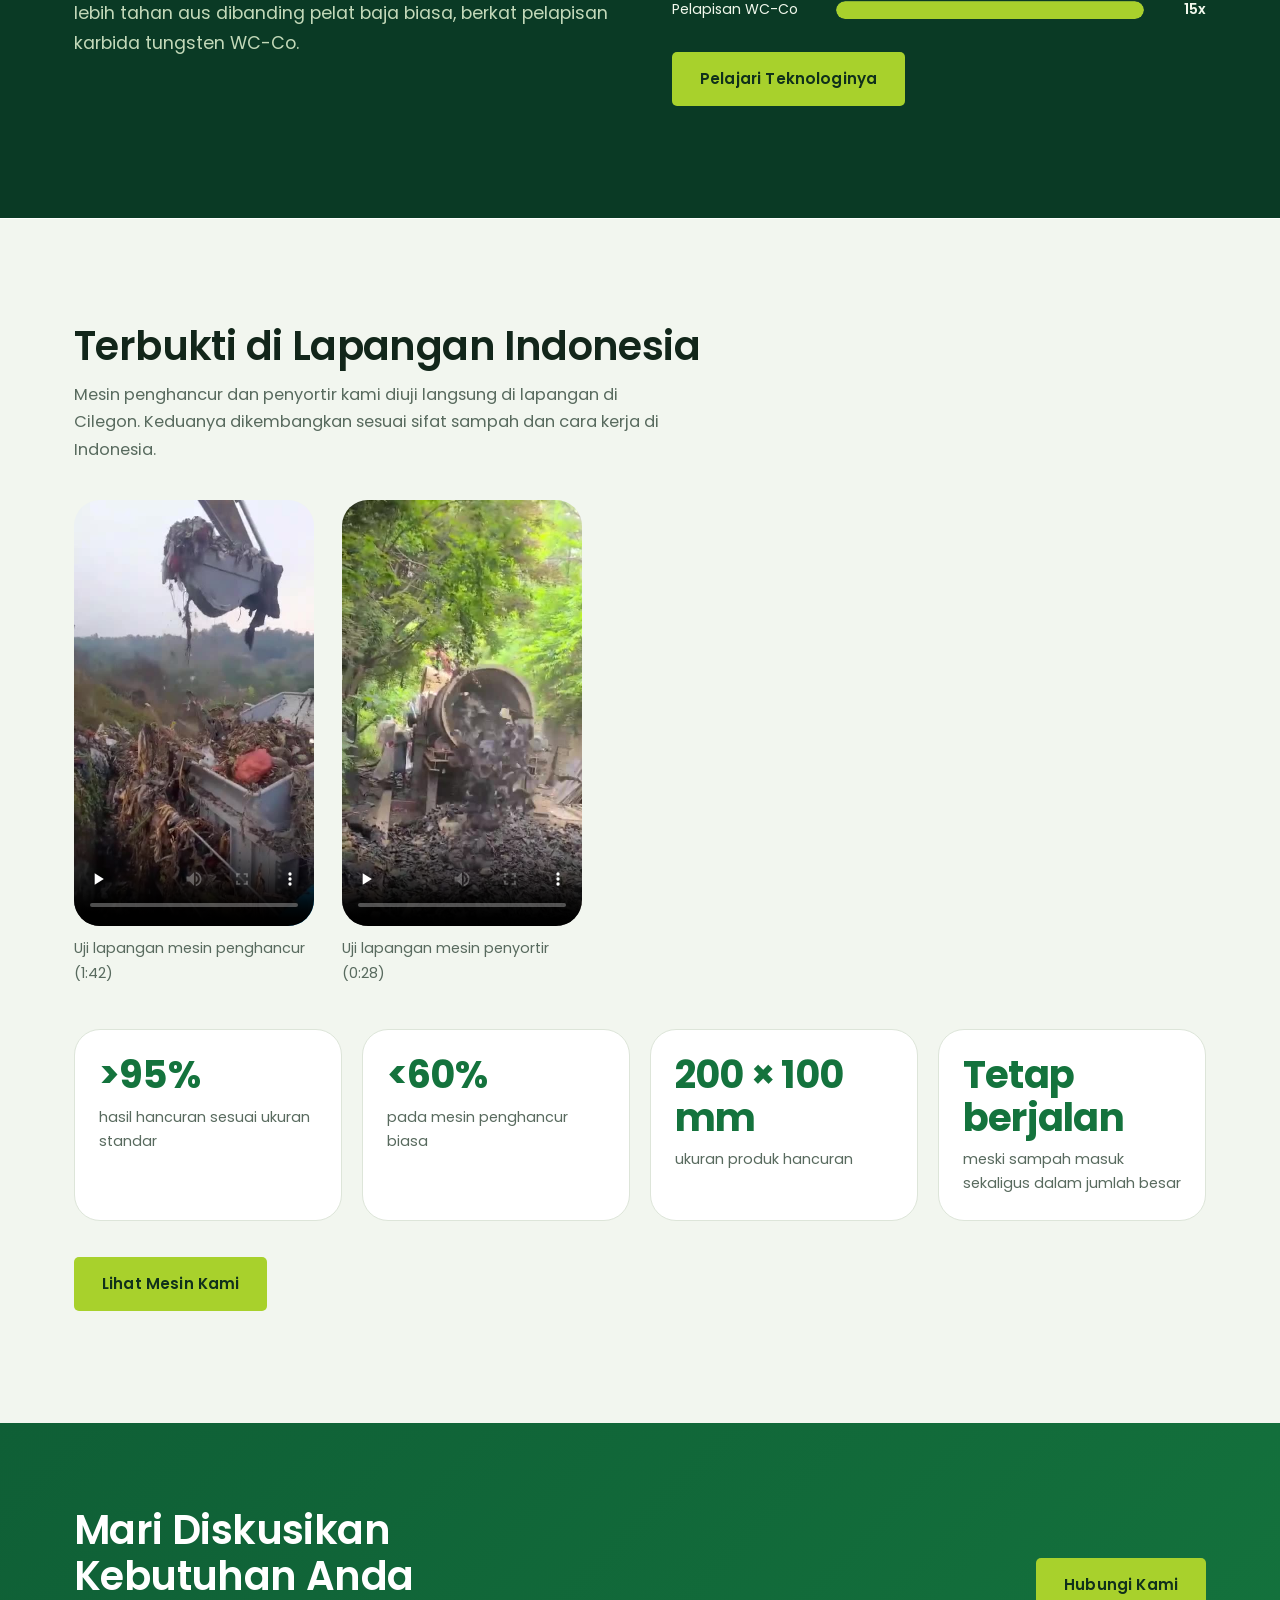
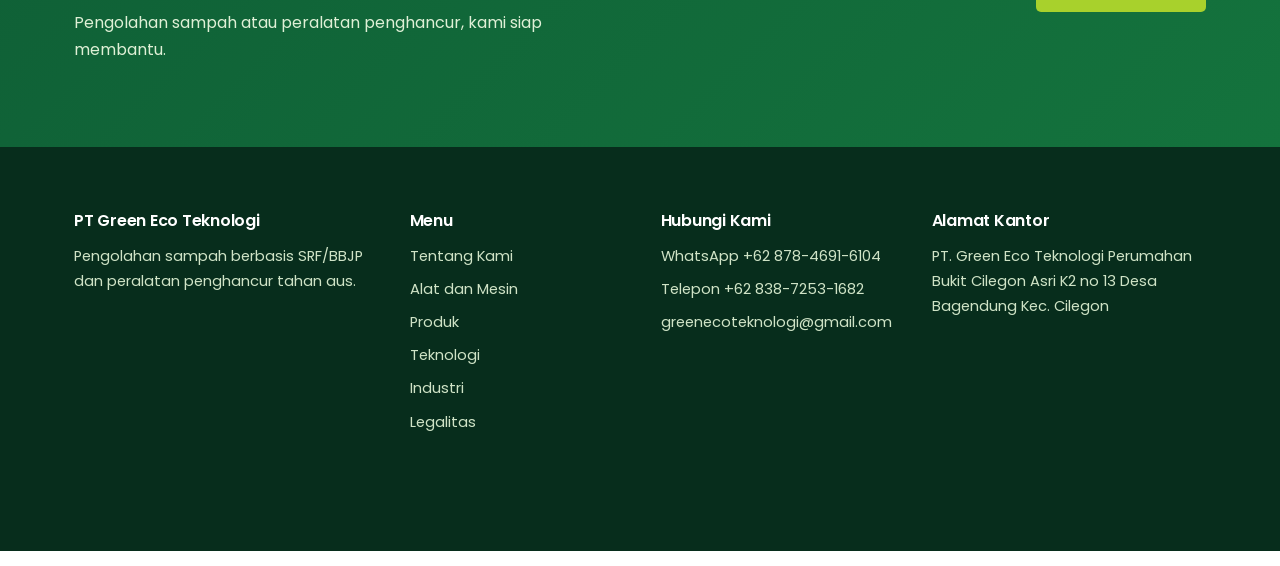
==== commit 6b4234f8: "google console" ====
--- a/index.html
+++ b/index.html
@@ -8,27 +8,27 @@
     <meta name="robots" content="index, follow, max-image-preview:large" />
     <meta name="theme-color" content="#0f4a2a" />
     <meta name="color-scheme" content="light" />
-    <link rel="canonical" href="https://www.domainanda.com/" />
+    <link rel="canonical" href="https://greenecoteknologi.com/" />
     <link rel="icon" type="image/png" href="favicon.png" />
     <meta property="og:type" content="website" />
     <meta property="og:site_name" content="PT Green Eco Teknologi" />
     <meta property="og:locale" content="id_ID" />
     <meta property="og:title" content="PT Green Eco Teknologi | Pengolahan Sampah SRF di Cilegon" />
     <meta property="og:description" content="Pengolahan sampah kota menjadi SRF (pengganti batu bara), pipa komposit, larva BSF, dan pupuk organik, plus mesin penghancur buatan sendiri. Cilegon, Banten." />
-    <meta property="og:url" content="https://www.domainanda.com/" />
-    <meta property="og:image" content="https://www.domainanda.com/og.jpg" />
+    <meta property="og:url" content="https://greenecoteknologi.com/" />
+    <meta property="og:image" content="https://greenecoteknologi.com/og.jpg" />
     <meta property="og:image:width" content="1200" />
     <meta property="og:image:height" content="630" />
     <meta name="twitter:card" content="summary_large_image" />
     <meta name="twitter:title" content="PT Green Eco Teknologi | Pengolahan Sampah SRF di Cilegon" />
     <meta name="twitter:description" content="Pengolahan sampah kota menjadi SRF (pengganti batu bara), pipa komposit, larva BSF, dan pupuk organik, plus mesin penghancur buatan sendiri. Cilegon, Banten." />
-    <meta name="twitter:image" content="https://www.domainanda.com/og.jpg" />
+    <meta name="twitter:image" content="https://greenecoteknologi.com/og.jpg" />
     <link rel="preconnect" href="https://fonts.googleapis.com" />
     <link rel="preconnect" href="https://fonts.gstatic.com" crossorigin />
     <link href="https://fonts.googleapis.com/css2?family=Poppins:wght@400;500;600;700&display=swap" rel="stylesheet" />
     <link rel="preload" as="image" href="img/hero.jpg" fetchpriority="high" />
     <link rel="stylesheet" href="style.css" />
-    <script type="application/ld+json">[{"@context": "https://schema.org", "@type": "Organization", "name": "PT Green Eco Teknologi", "url": "https://www.domainanda.com/", "logo": "https://www.domainanda.com/logo.png", "email": "greenecoteknologi@gmail.com", "telephone": "+62-838-7253-1682", "description": "Pengolahan sampah berbasis SRF/BBJP dan peralatan penghancur tahan aus.", "address": {"@type": "PostalAddress", "streetAddress": "Perumahan Bukit Cilegon Asri K2 No. 13, Desa Bagendung", "addressLocality": "Cilegon", "addressRegion": "Banten", "addressCountry": "ID"}, "geo": {"@type": "GeoCoordinates", "latitude": -6.049113, "longitude": 106.037613}, "hasMap": "https://www.google.com/maps/search/?api=1&query=-6.049113,106.037613", "contactPoint": [{"@type": "ContactPoint", "contactType": "sales", "telephone": "+62-878-4691-6104", "availableLanguage": ["id", "en", "ko"]}]}, {"@context": "https://schema.org", "@type": "WebSite", "name": "PT Green Eco Teknologi", "url": "https://www.domainanda.com/", "inLanguage": "id"}]</script>
+    <script type="application/ld+json">[{"@context": "https://schema.org", "@type": "Organization", "name": "PT Green Eco Teknologi", "url": "https://greenecoteknologi.com/", "logo": "https://greenecoteknologi.com/logo.png", "email": "greenecoteknologi@gmail.com", "telephone": "+62-838-7253-1682", "description": "Pengolahan sampah berbasis SRF/BBJP dan peralatan penghancur tahan aus.", "address": {"@type": "PostalAddress", "streetAddress": "Perumahan Bukit Cilegon Asri K2 No. 13, Desa Bagendung", "addressLocality": "Cilegon", "addressRegion": "Banten", "addressCountry": "ID"}, "geo": {"@type": "GeoCoordinates", "latitude": -6.049113, "longitude": 106.037613}, "hasMap": "https://www.google.com/maps/search/?api=1&query=-6.049113,106.037613", "contactPoint": [{"@type": "ContactPoint", "contactType": "sales", "telephone": "+62-878-4691-6104", "availableLanguage": ["id", "en", "ko"]}]}, {"@context": "https://schema.org", "@type": "WebSite", "name": "PT Green Eco Teknologi", "url": "https://greenecoteknologi.com/", "inLanguage": "id"}]</script>
   </head>
   <body data-p="beranda" data-pfx="">
     <div id="sp" aria-hidden="true"></div>
--- a/style.css
+++ b/style.css
@@ -5074,18 +5074,18 @@
           .mapbtns { display: flex; flex-wrap: wrap; gap: 12px; margin-top: 16px; }
           @media (max-width: 640px) { .map.sv { height: 300px; } }
           .news-list { border: 1px solid var(--line); border-radius: 14px; overflow: hidden; background: var(--card); margin-top: 20px; }
-          .ni { display: grid; grid-template-columns: 96px 1fr; gap: 14px; align-items: start; padding: 16px 18px; color: var(--ink); text-decoration: none; transition: background 0.2s; }
+          .ni { display: grid; grid-template-columns: 76px 1fr; gap: 12px; align-items: start; padding: 12px 14px; color: var(--ink); text-decoration: none; transition: background 0.2s; }
           .ni + .ni { border-top: 1px solid var(--line); }
           .ni:hover { background: var(--mint); }
-          .ni-img { width: 96px; height: 70px; object-fit: cover; object-position: 50% 20%; border-radius: 10px; display: block; }
+          .ni-img { width: 76px; height: 56px; object-fit: cover; object-position: 50% 20%; border-radius: 10px; display: block; }
           .ni-body { min-width: 0; }
-          .ni-meta { display: flex; flex-wrap: wrap; gap: 4px 14px; font-size: 0.74rem; font-weight: 600; }
+          .ni-meta { display: flex; flex-wrap: wrap; gap: 4px 14px; font-size: 0.68rem; font-weight: 600; }
           .ni-src { color: var(--green); }
-          .ni-body h3 { font-size: 0.92rem; line-height: 1.4; margin: 5px 0 5px; }
+          .ni-body h3 { font-size: 0.82rem; line-height: 1.35; margin: 4px 0 4px; }
           .ni:hover h3 { color: var(--green); }
-          .ni-url { display: block; font-size: 0.7rem; color: var(--muted); white-space: nowrap; overflow: hidden; text-overflow: ellipsis; }
-          @media (max-width: 520px) { .ni { grid-template-columns: 80px 1fr; gap: 12px; padding: 14px; } .ni-img { width: 80px; height: 60px; } }
-          .sk-grid { display: grid; grid-template-columns: minmax(0, 1.65fr) minmax(0, 1fr); gap: 44px; align-items: start; }
+          .ni-url { display: block; font-size: 0.64rem; color: var(--muted); white-space: nowrap; overflow: hidden; text-overflow: ellipsis; }
+          @media (max-width: 520px) { .ni { grid-template-columns: 72px 1fr; gap: 12px; padding: 12px; } .ni-img { width: 72px; height: 54px; } }
+          .sk-grid { display: grid; grid-template-columns: minmax(0, 1.8fr) minmax(0, 1fr); gap: 44px; align-items: start; }
           .sk-left .split { grid-template-columns: 1fr; gap: 16px; }
           .sk-left .bento { grid-template-columns: 1fr 1fr; grid-auto-rows: minmax(150px, auto); height: auto; gap: 16px; margin-top: 28px; }
           .sk-left .bento .tile { padding: 22px 26px; justify-content: flex-start; }
@@ -5093,4 +5093,15 @@
           .sk-left .bento .tile p { font-size: 0.95rem; margin-top: 8px; line-height: 1.45; }
           .sk-left .bento .tile.span2 p { font-size: 1rem !important; }
           .sk-left .tile.span2 { grid-column: span 2; grid-row: auto; }
+          @media (min-width: 961px) {
+            section:has(> .wrap > .sk-grid) { padding: clamp(18px, 3.6vh, 44px) 0 !important; min-height: calc(100vh - 72px); min-height: calc(100svh - 72px); box-sizing: border-box; display: flex; align-items: center; }
+            section:has(> .wrap > .sk-grid) > .wrap { width: 100%; }
+            .sk-grid h2 { font-size: clamp(1.5rem, min(3vw, 5vh), 2.5rem); }
+            .sk-grid .lede { font-size: clamp(0.84rem, 2vh, 1rem) !important; line-height: 1.5; margin-top: clamp(6px, 1.4vh, 14px) !important; }
+            .sk-left .bento { grid-template-columns: 1fr 1fr; grid-auto-rows: minmax(0, 1fr); height: clamp(220px, calc(100svh - 72px - 27vh - 24px), 440px); gap: clamp(10px, 2vh, 16px); margin-top: clamp(12px, 2.6vh, 26px); }
+            .sk-left .bento .tile { grid-column: auto !important; grid-row: auto !important; padding: clamp(12px, 2.4vh, 24px) clamp(16px, 1.8vw, 26px); justify-content: center; overflow: hidden; }
+            .sk-left .bento .tile .n { font-size: clamp(1.9rem, min(3.6vw, 7vh), 3.4rem); }
+            .sk-left .bento .tile p, .sk-left .bento .tile.span2 p { font-size: clamp(0.8rem, 1.9vh, 0.95rem) !important; margin-top: clamp(4px, 1vh, 8px); line-height: 1.4; }
+            .sk-right .news-list { margin-top: clamp(12px, 2.6vh, 26px); }
+          }
           @media (max-width: 960px) { .sk-grid { grid-template-columns: 1fr; gap: 44px; } }
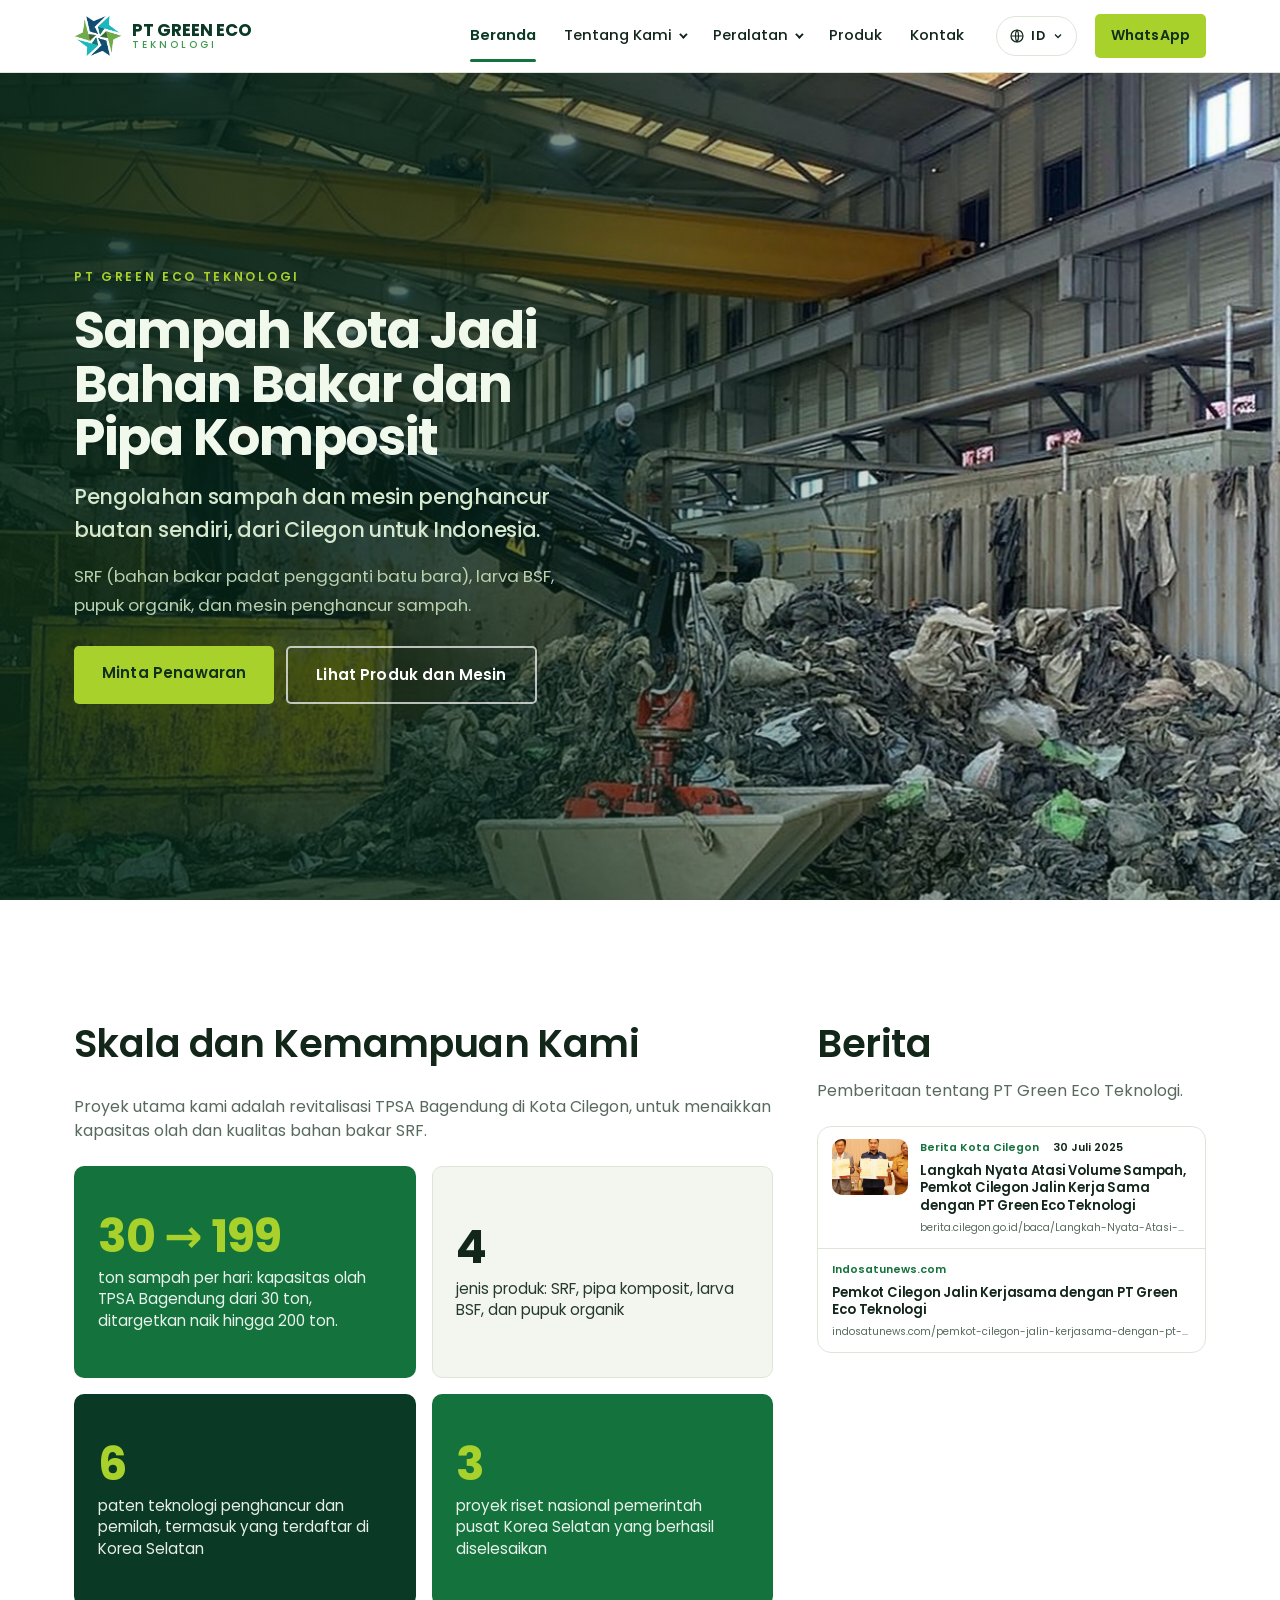
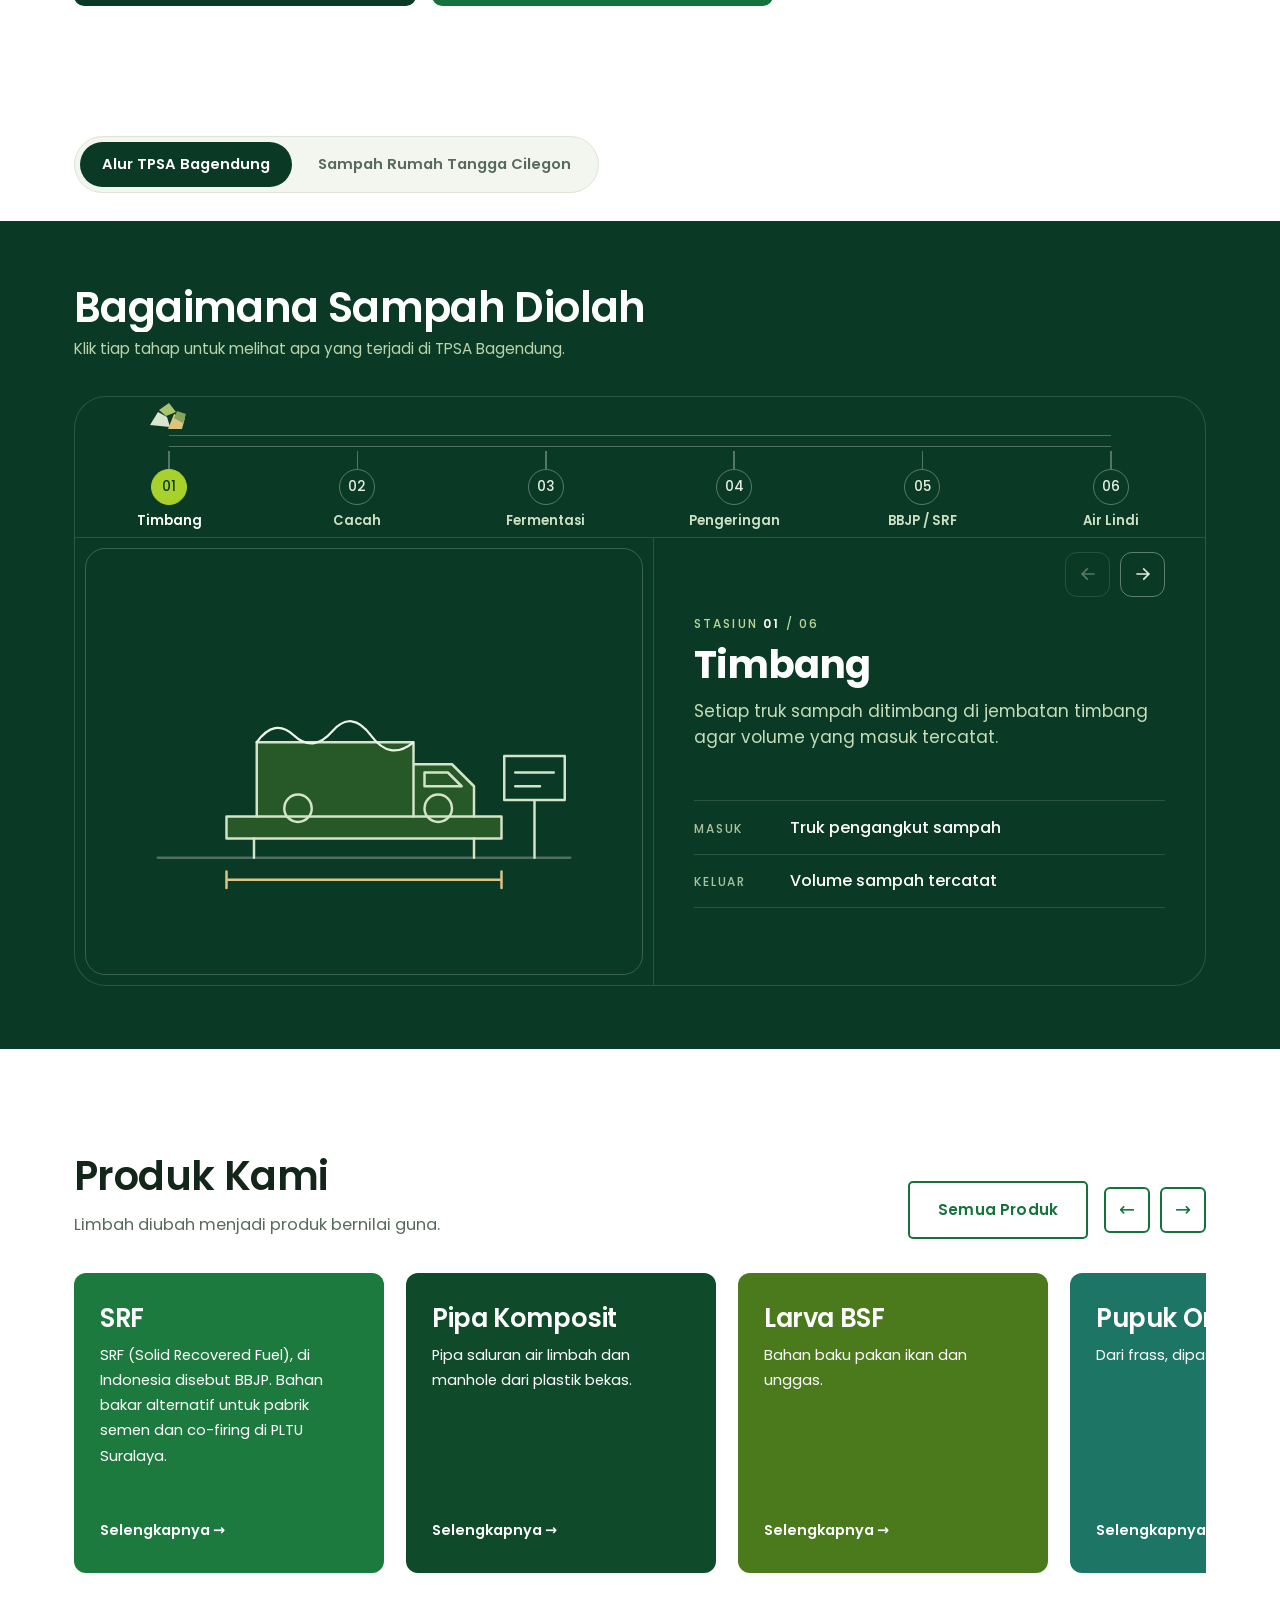
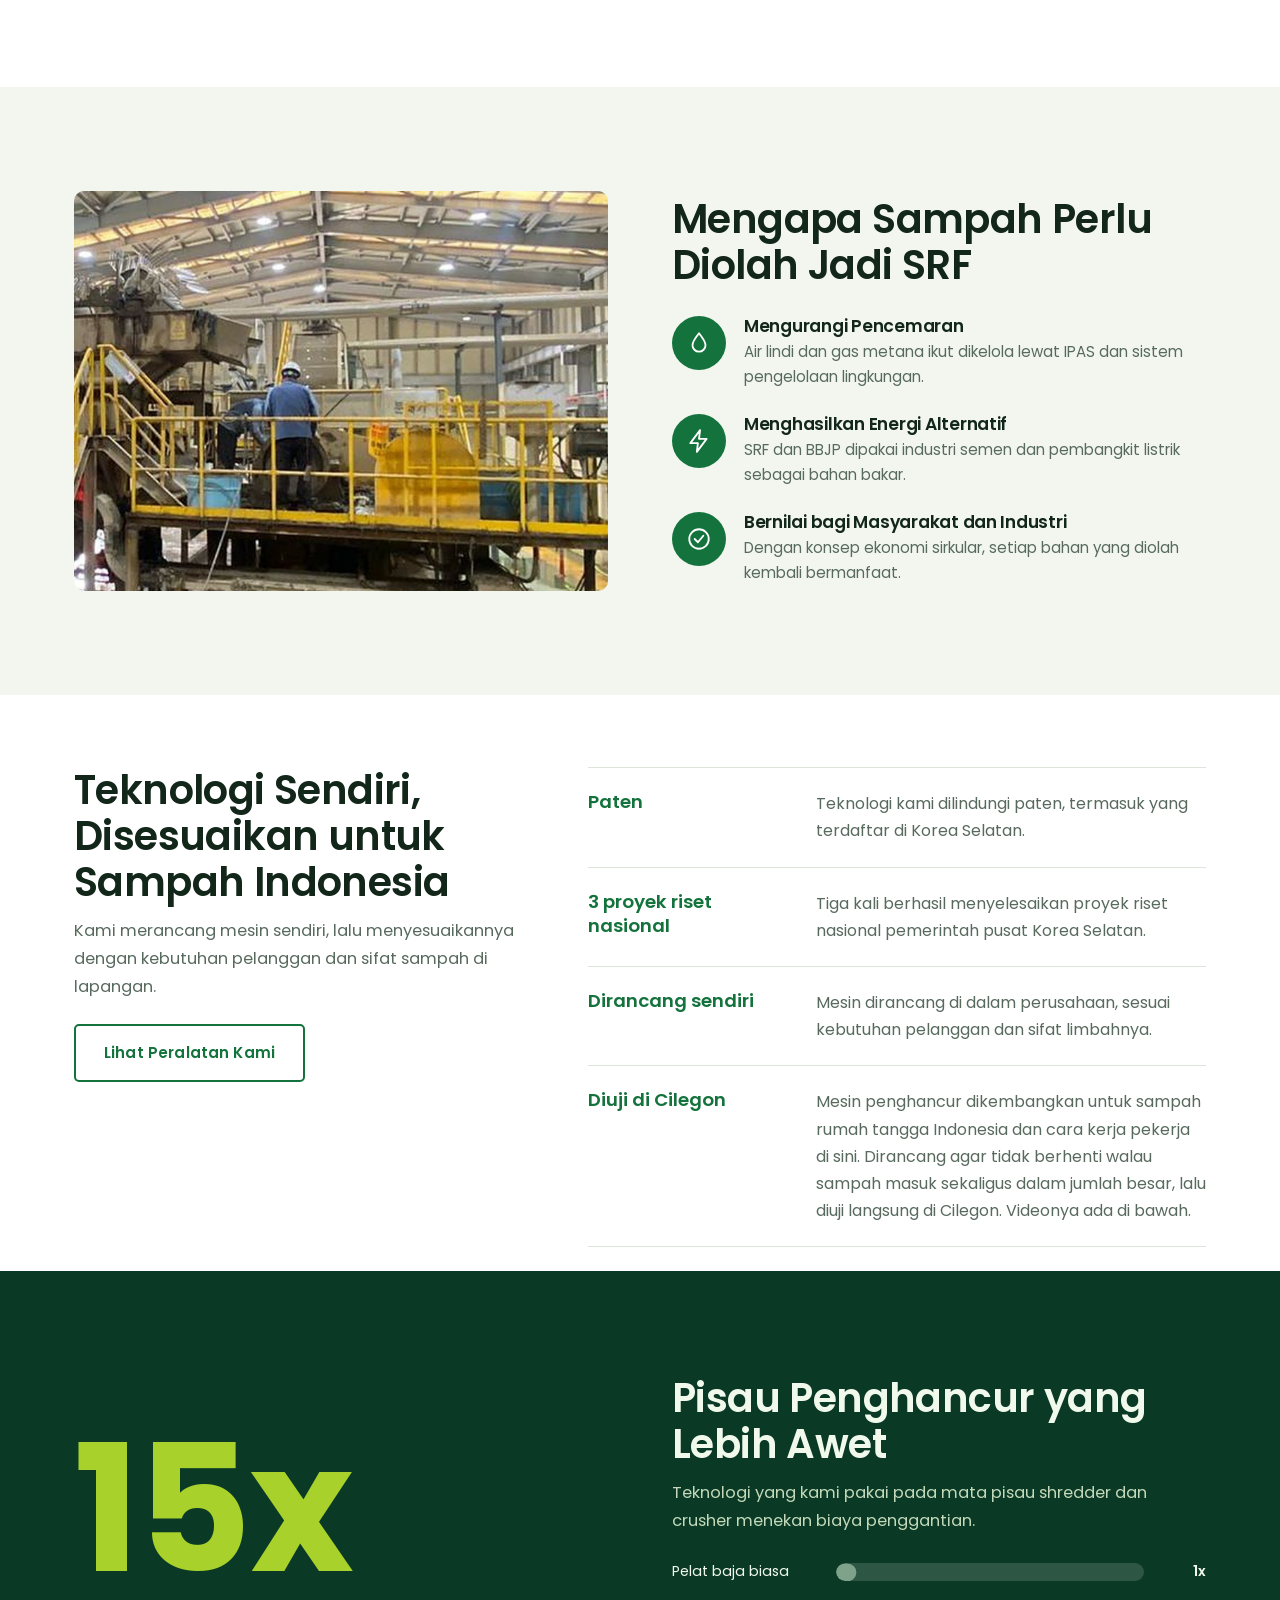
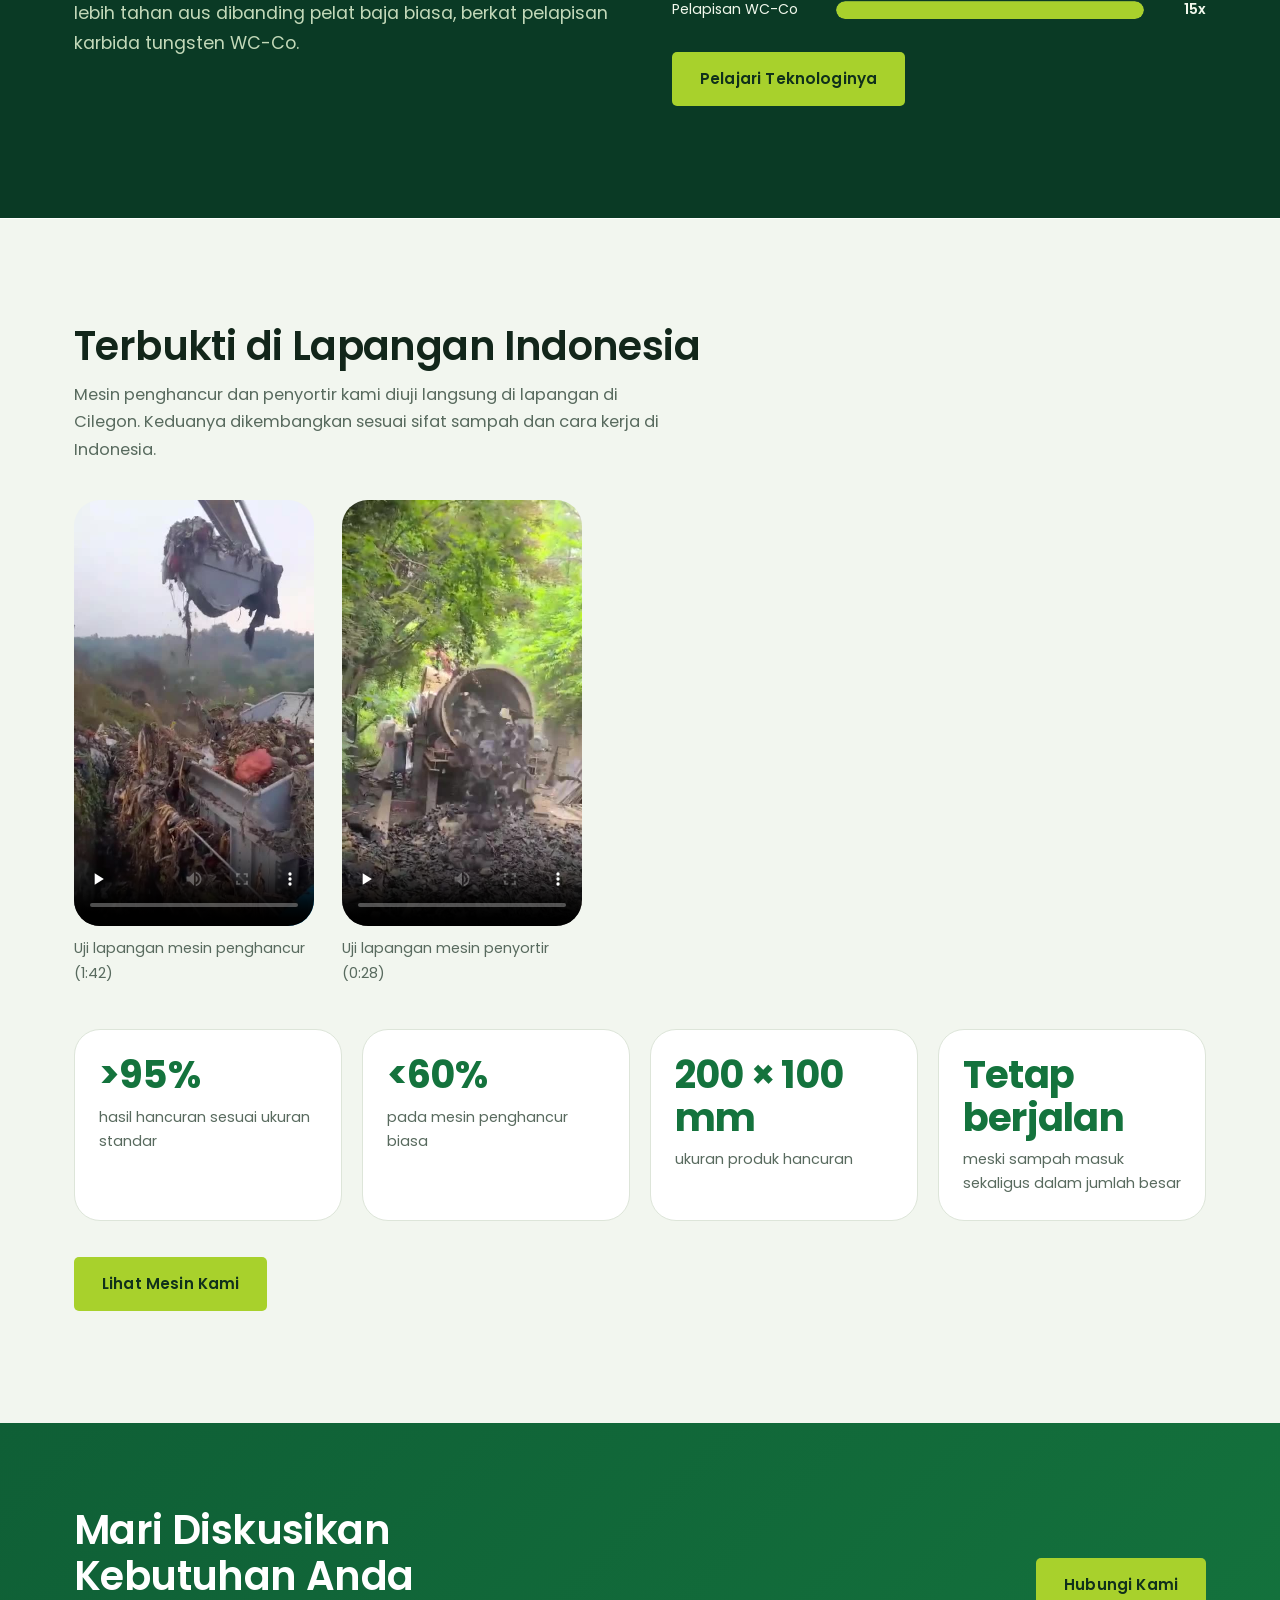
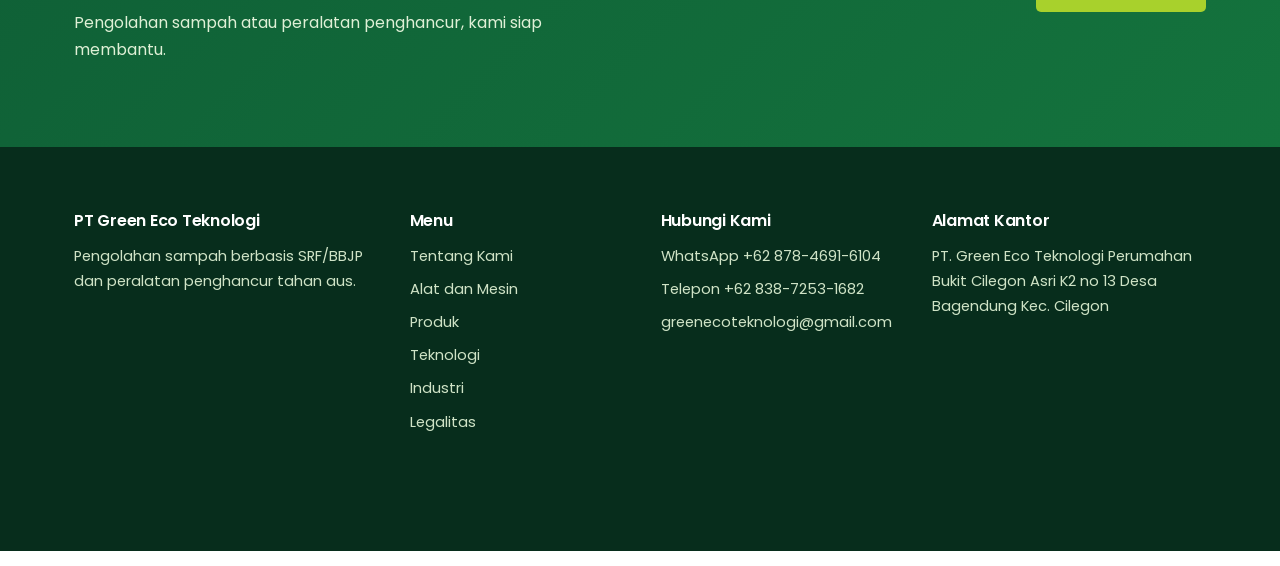
==== commit 43effb8a: "tambah berita" ====
--- a/index.html
+++ b/index.html
@@ -483,6 +483,14 @@
                           <span class="ni-url">berita.cilegon.go.id/baca/Langkah-Nyata-Atasi-Volume-Sampah,-Pemkot-Cilegon-Jalin-Kerja-Sama-dengan-PT-Green-Eco-Teknologi/20261029/MTIwNjM4</span>
                         </div>
                       </a>
+                      <a class="ni rv no-img" href="https://indosatunews.com/pemkot-cilegon-jalin-kerjasama-dengan-pt-green-eco-teknologi/" target="_blank" rel="noopener">
+                        
+                        <div class="ni-body">
+                          <div class="ni-meta"><span class="ni-src">Indosatunews.com</span></div>
+                          <h3>Pemkot Cilegon Jalin Kerjasama dengan PT Green Eco Teknologi</h3>
+                          <span class="ni-url">indosatunews.com/pemkot-cilegon-jalin-kerjasama-dengan-pt-green-eco-teknologi/</span>
+                        </div>
+                      </a>
                     </div>
                   </aside></div></div>
             </section>
--- a/style.css
+++ b/style.css
@@ -5076,6 +5076,7 @@
           .news-list { border: 1px solid var(--line); border-radius: 14px; overflow: hidden; background: var(--card); margin-top: 20px; }
           .ni { display: grid; grid-template-columns: 76px 1fr; gap: 12px; align-items: start; padding: 12px 14px; color: var(--ink); text-decoration: none; transition: background 0.2s; }
           .ni + .ni { border-top: 1px solid var(--line); }
+          .ni.no-img { grid-template-columns: 1fr; }
           .ni:hover { background: var(--mint); }
           .ni-img { width: 76px; height: 56px; object-fit: cover; object-position: 50% 20%; border-radius: 10px; display: block; }
           .ni-body { min-width: 0; }
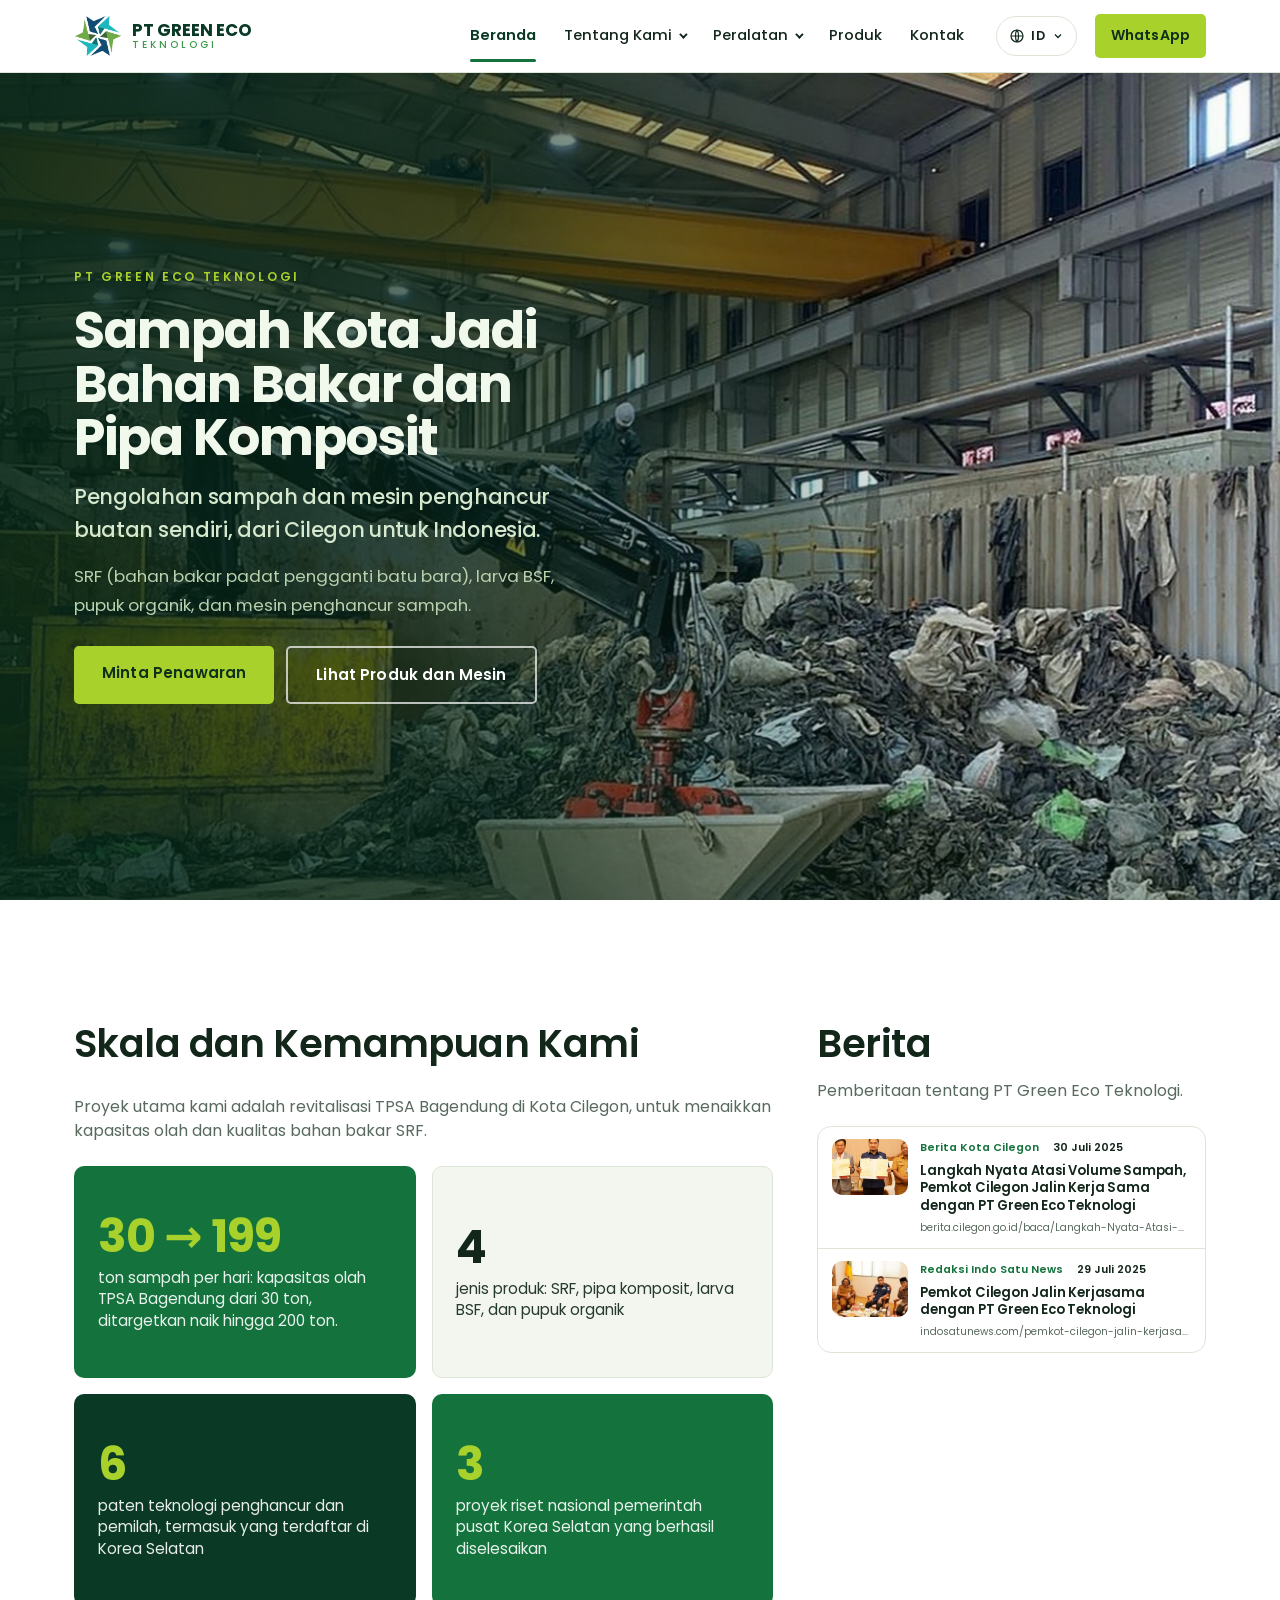
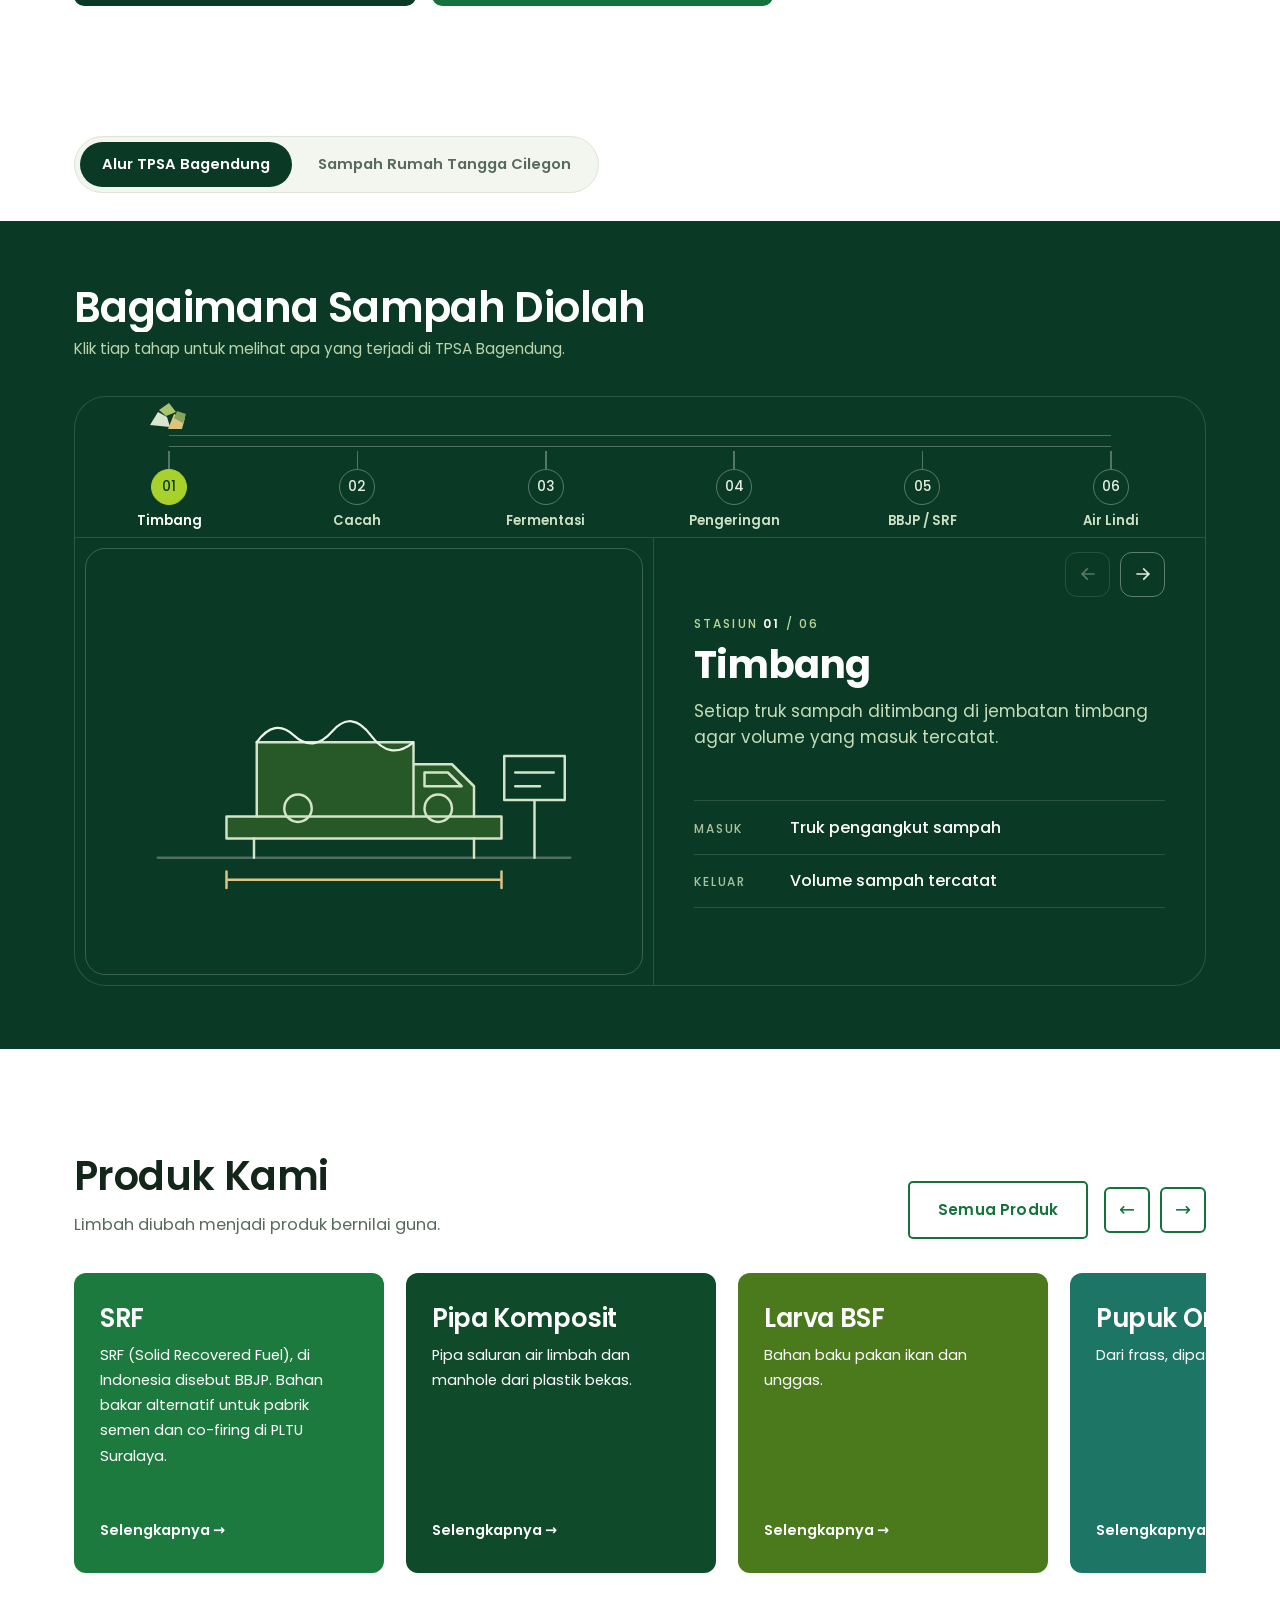
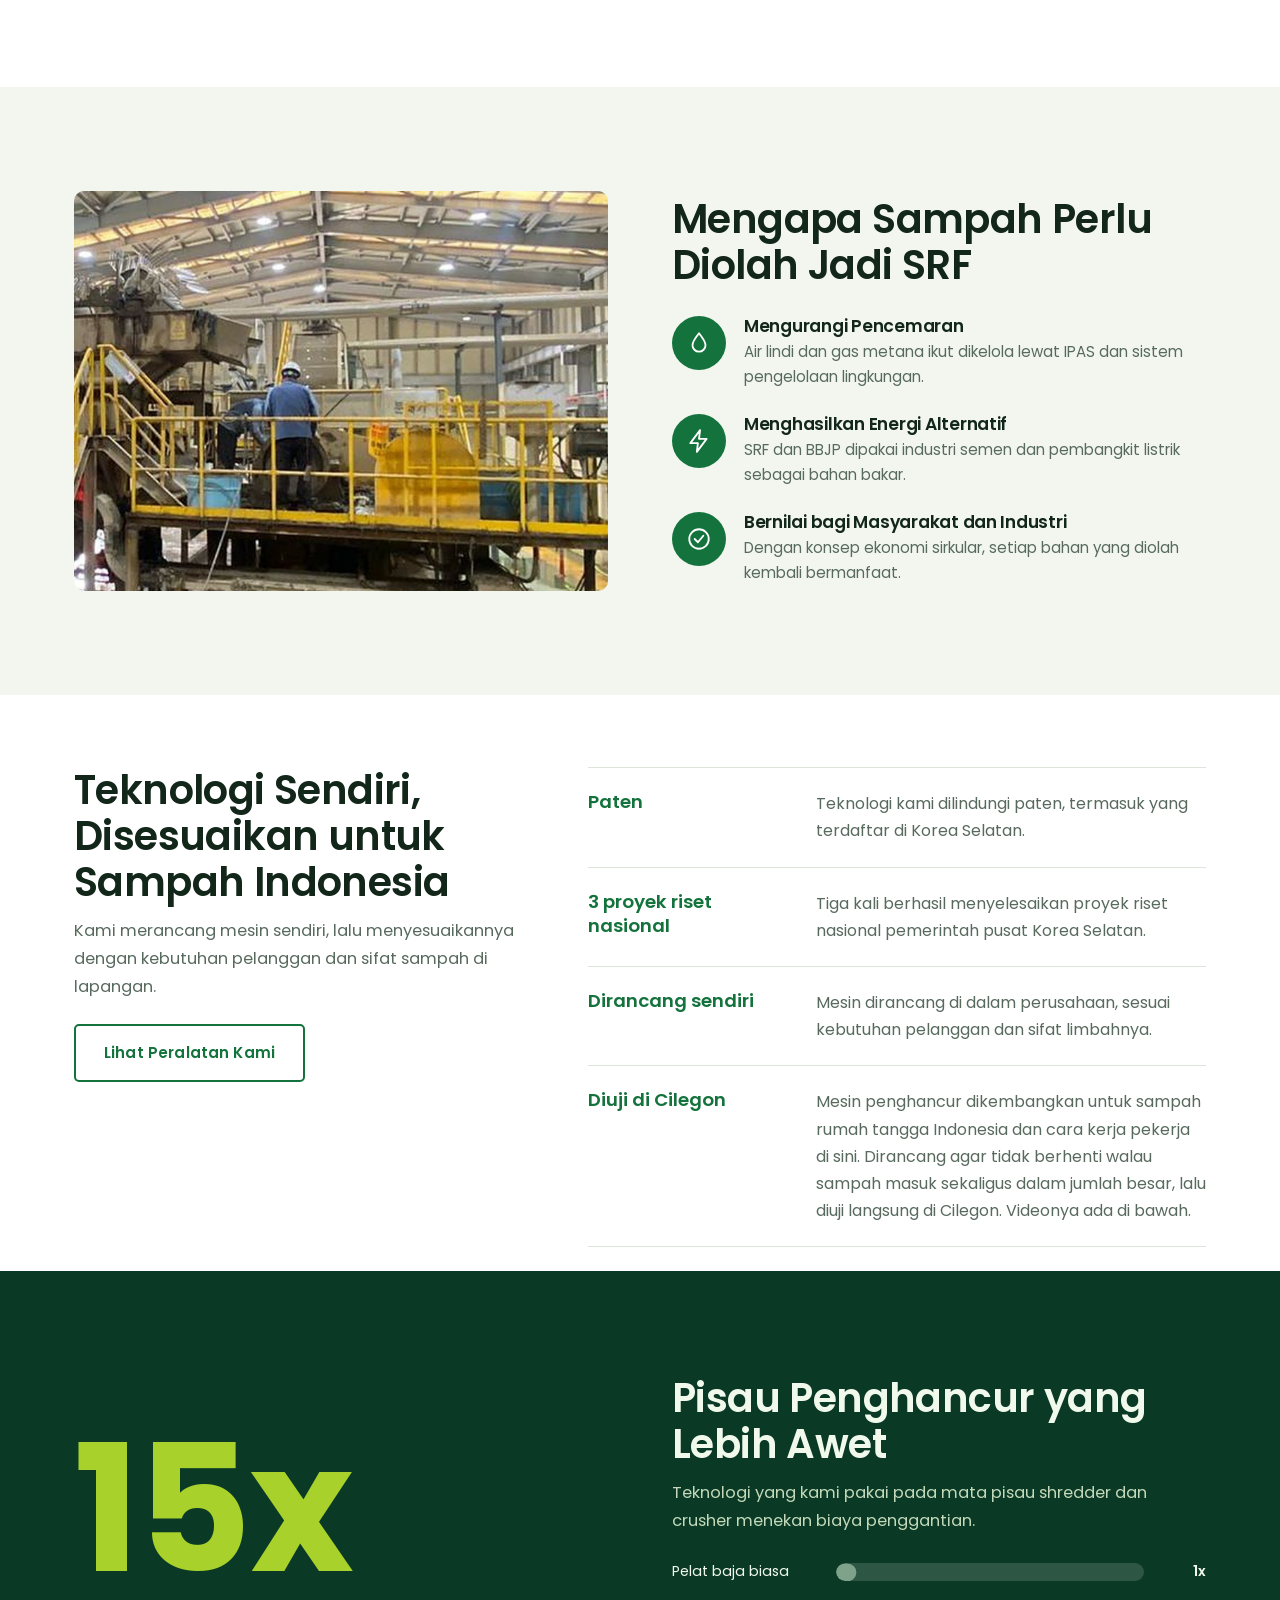
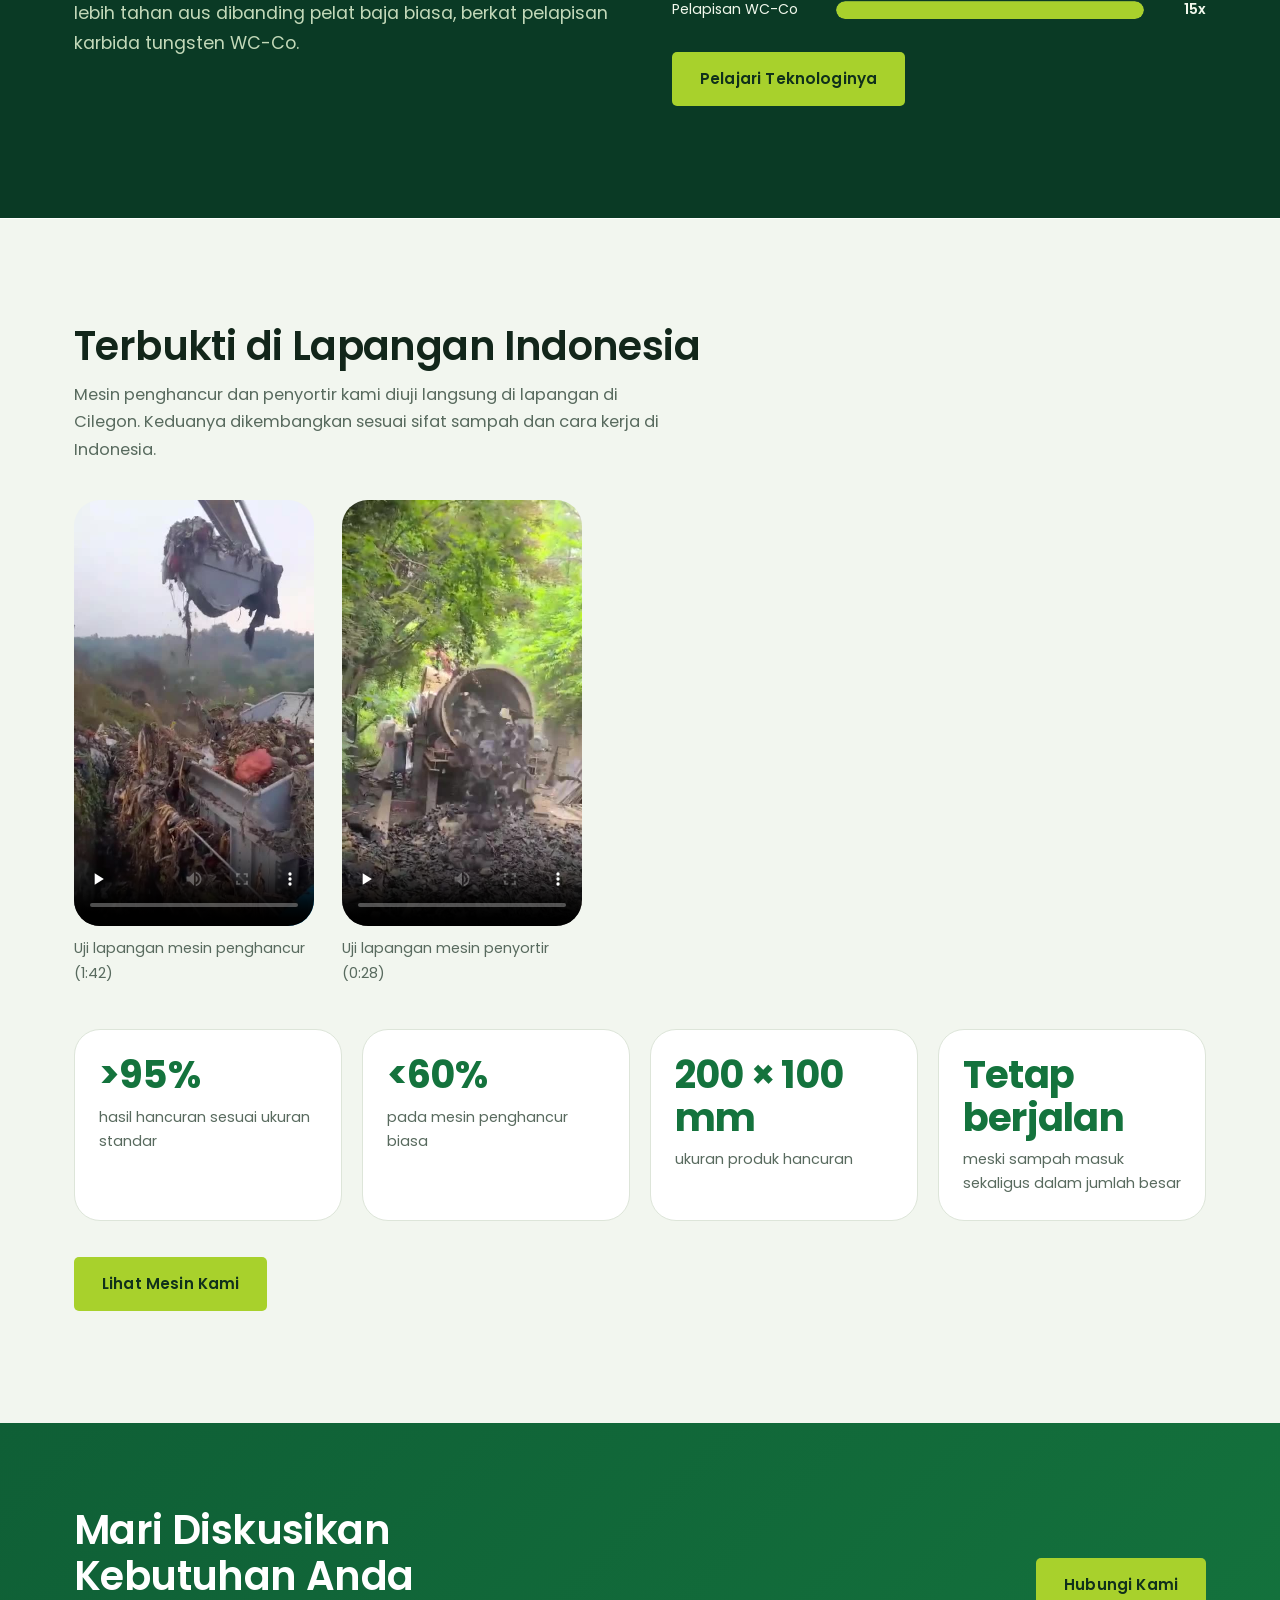
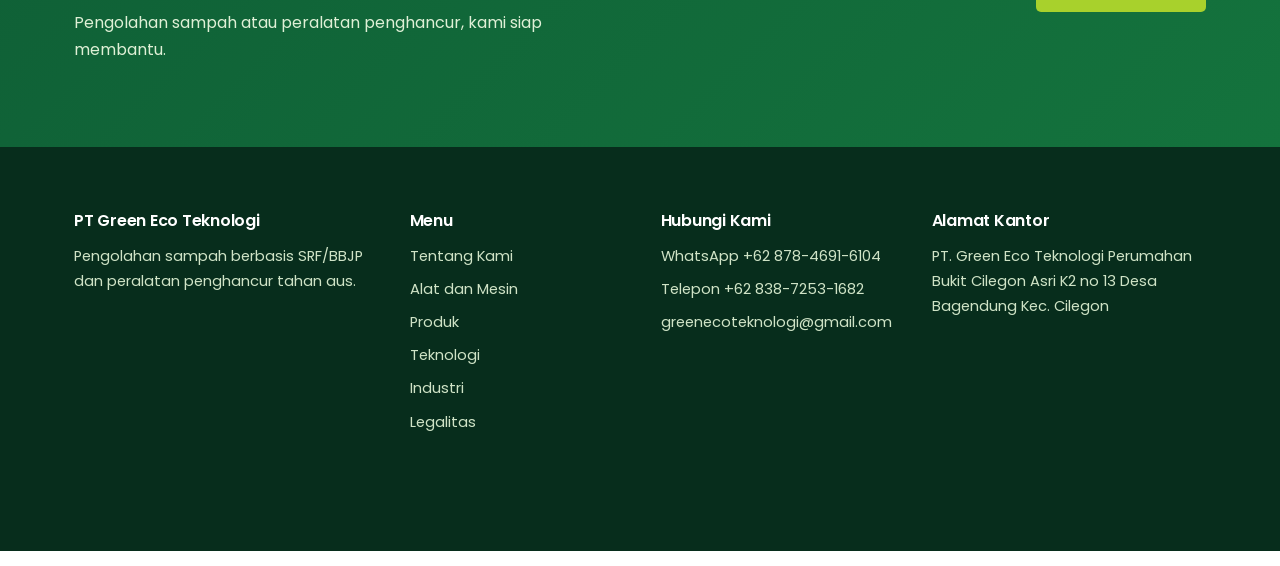
==== commit 11482660: "tambah berita indo satu" ====
--- a/index.html
+++ b/index.html
@@ -483,10 +483,10 @@
                           <span class="ni-url">berita.cilegon.go.id/baca/Langkah-Nyata-Atasi-Volume-Sampah,-Pemkot-Cilegon-Jalin-Kerja-Sama-dengan-PT-Green-Eco-Teknologi/20261029/MTIwNjM4</span>
                         </div>
                       </a>
-                      <a class="ni rv no-img" href="https://indosatunews.com/pemkot-cilegon-jalin-kerjasama-dengan-pt-green-eco-teknologi/" target="_blank" rel="noopener">
-                        
+                      <a class="ni rv" href="https://indosatunews.com/pemkot-cilegon-jalin-kerjasama-dengan-pt-green-eco-teknologi/" target="_blank" rel="noopener">
+                        <img class="ni-img" src="img/berita-indosatunews.jpg" alt="Foto dari berita: pertemuan di ruang kerja, beberapa orang duduk berbincang" loading="lazy" />
                         <div class="ni-body">
-                          <div class="ni-meta"><span class="ni-src">Indosatunews.com</span></div>
+                          <div class="ni-meta"><span class="ni-src">Redaksi Indo Satu News</span><time datetime="2025-07-29">29 Juli 2025</time></div>
                           <h3>Pemkot Cilegon Jalin Kerjasama dengan PT Green Eco Teknologi</h3>
                           <span class="ni-url">indosatunews.com/pemkot-cilegon-jalin-kerjasama-dengan-pt-green-eco-teknologi/</span>
                         </div>
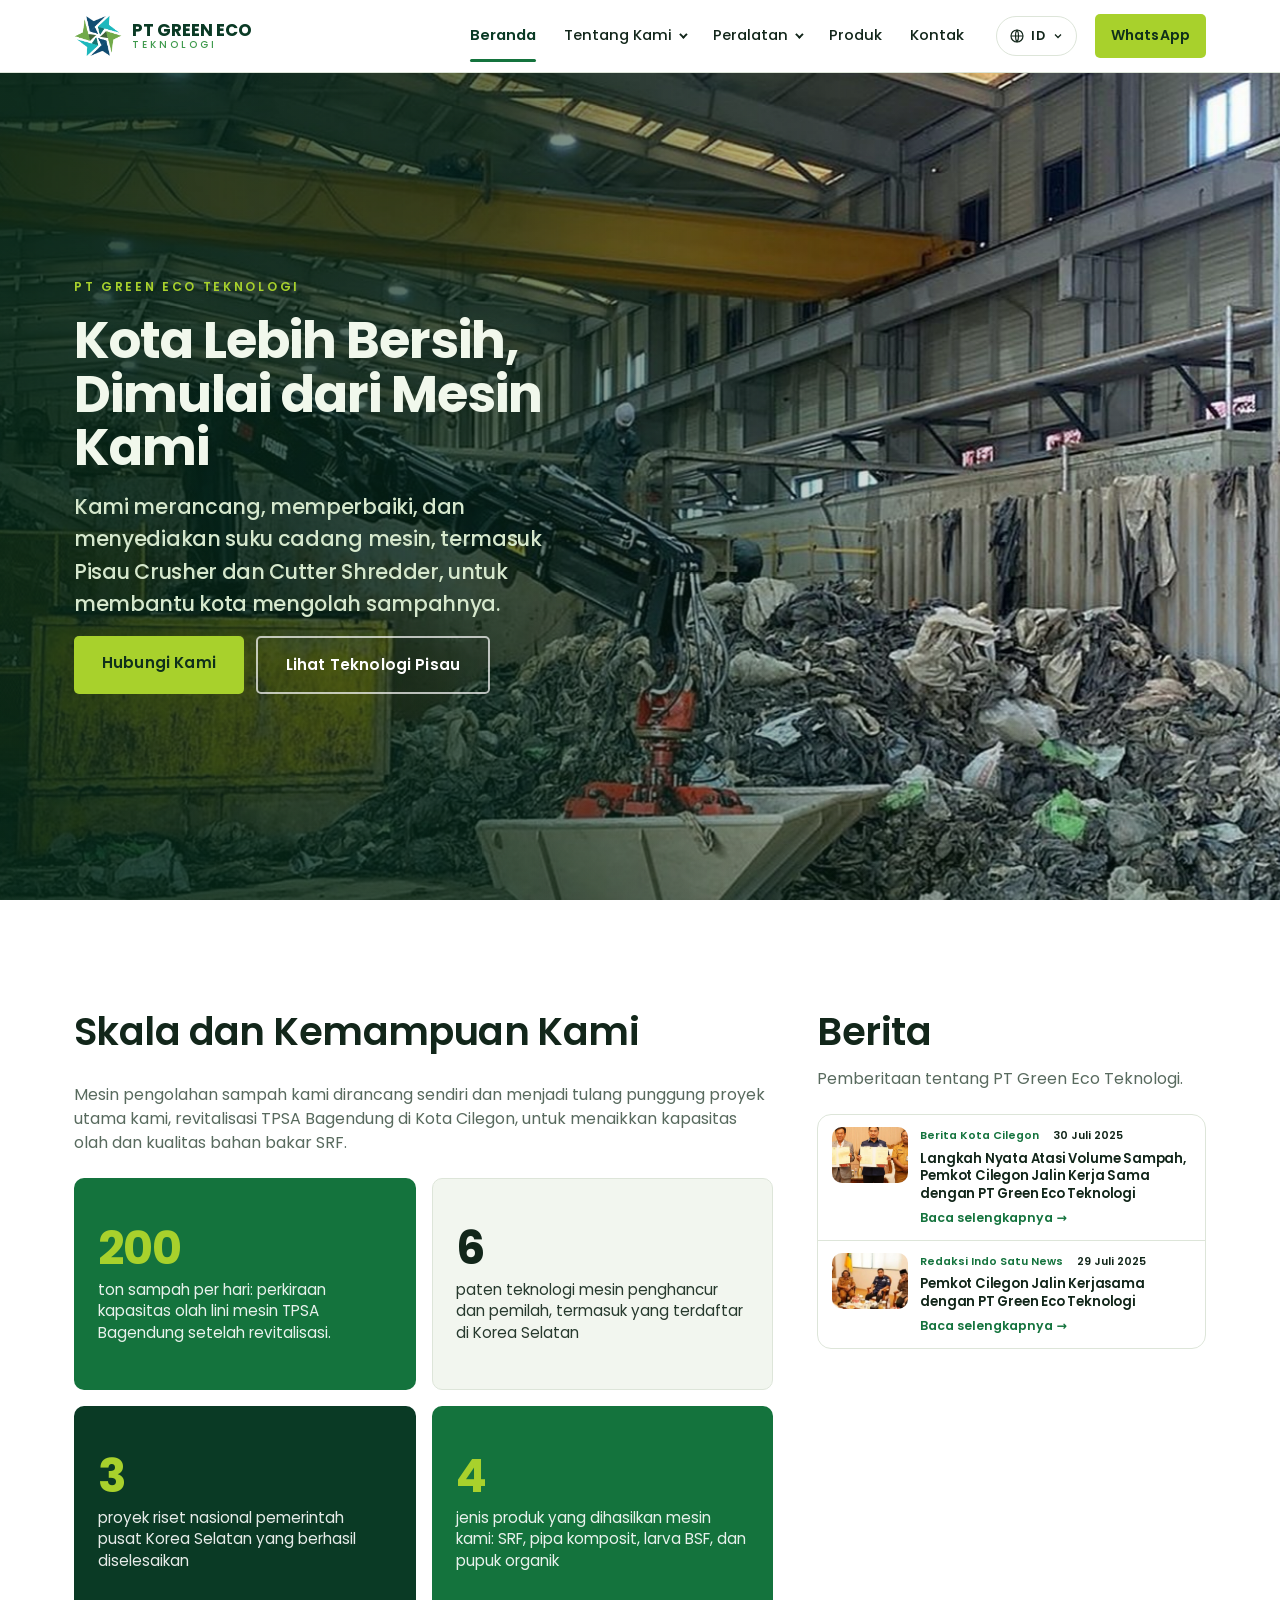
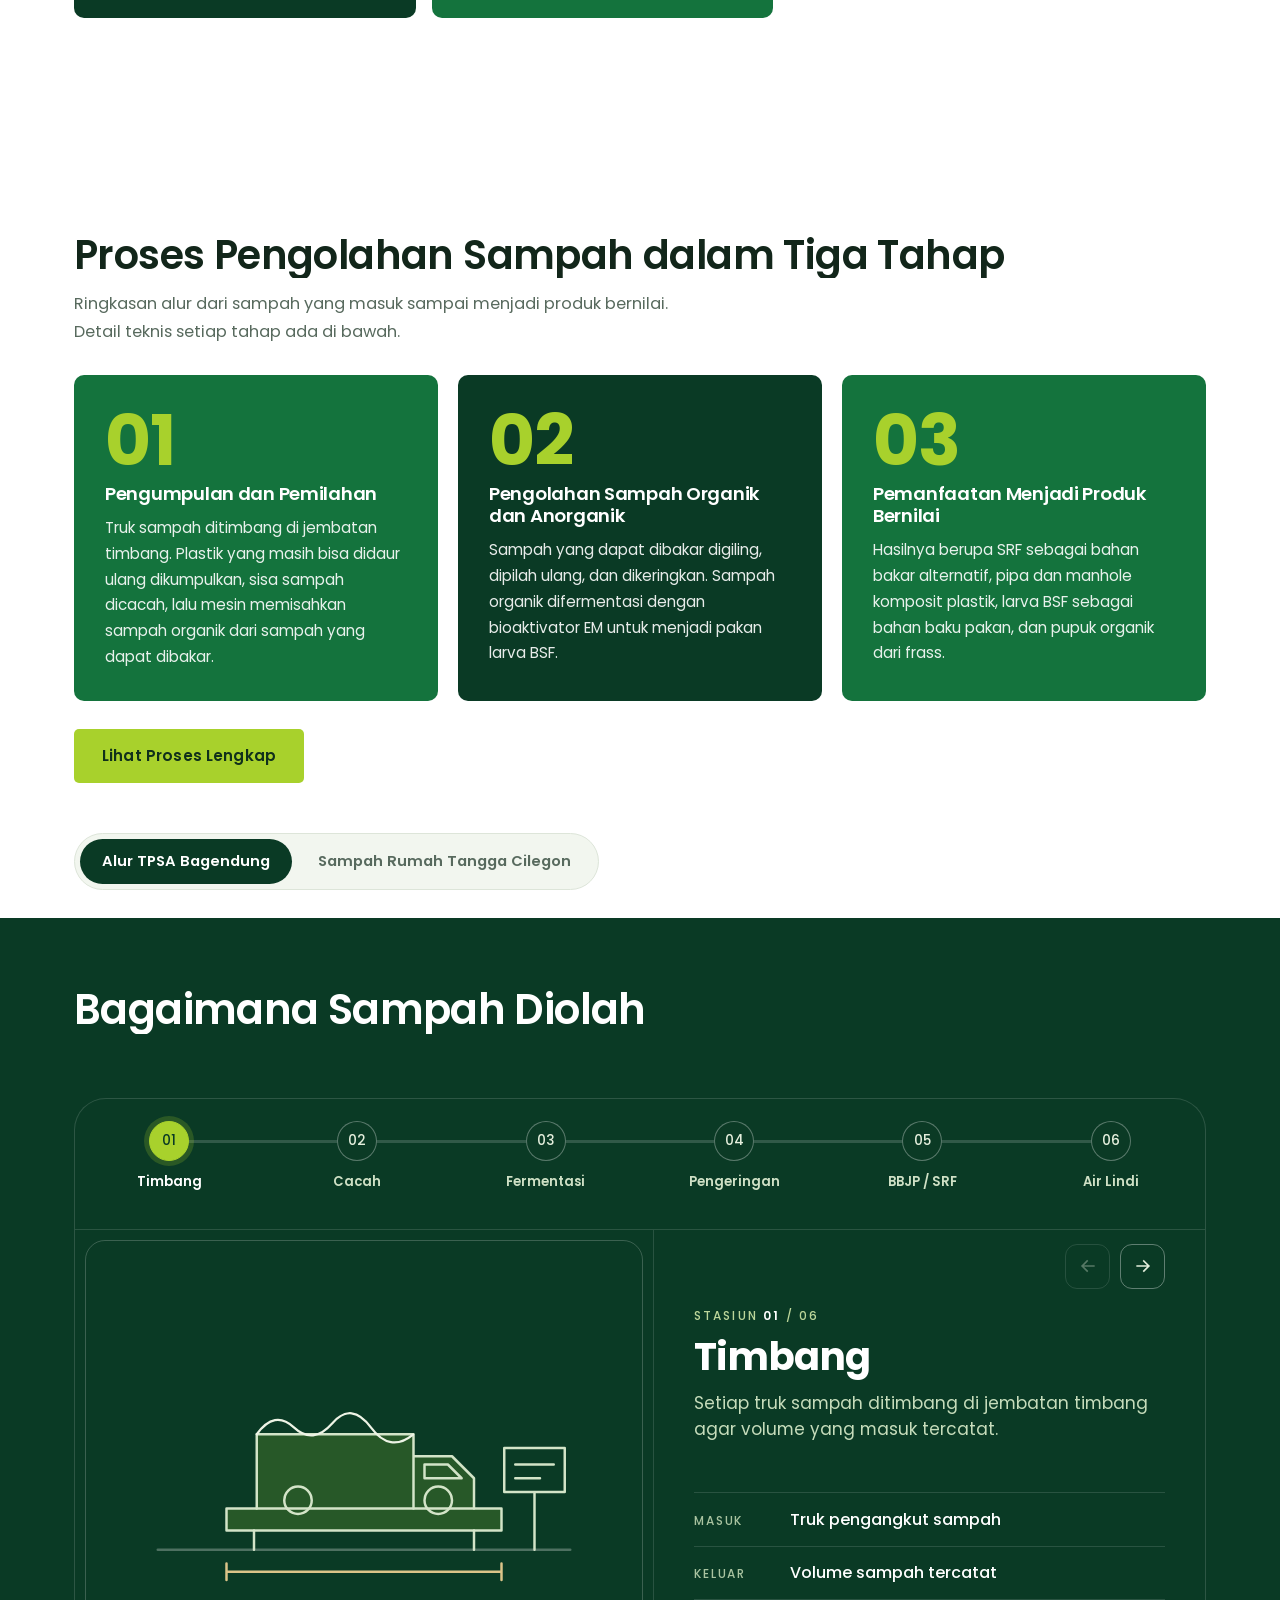
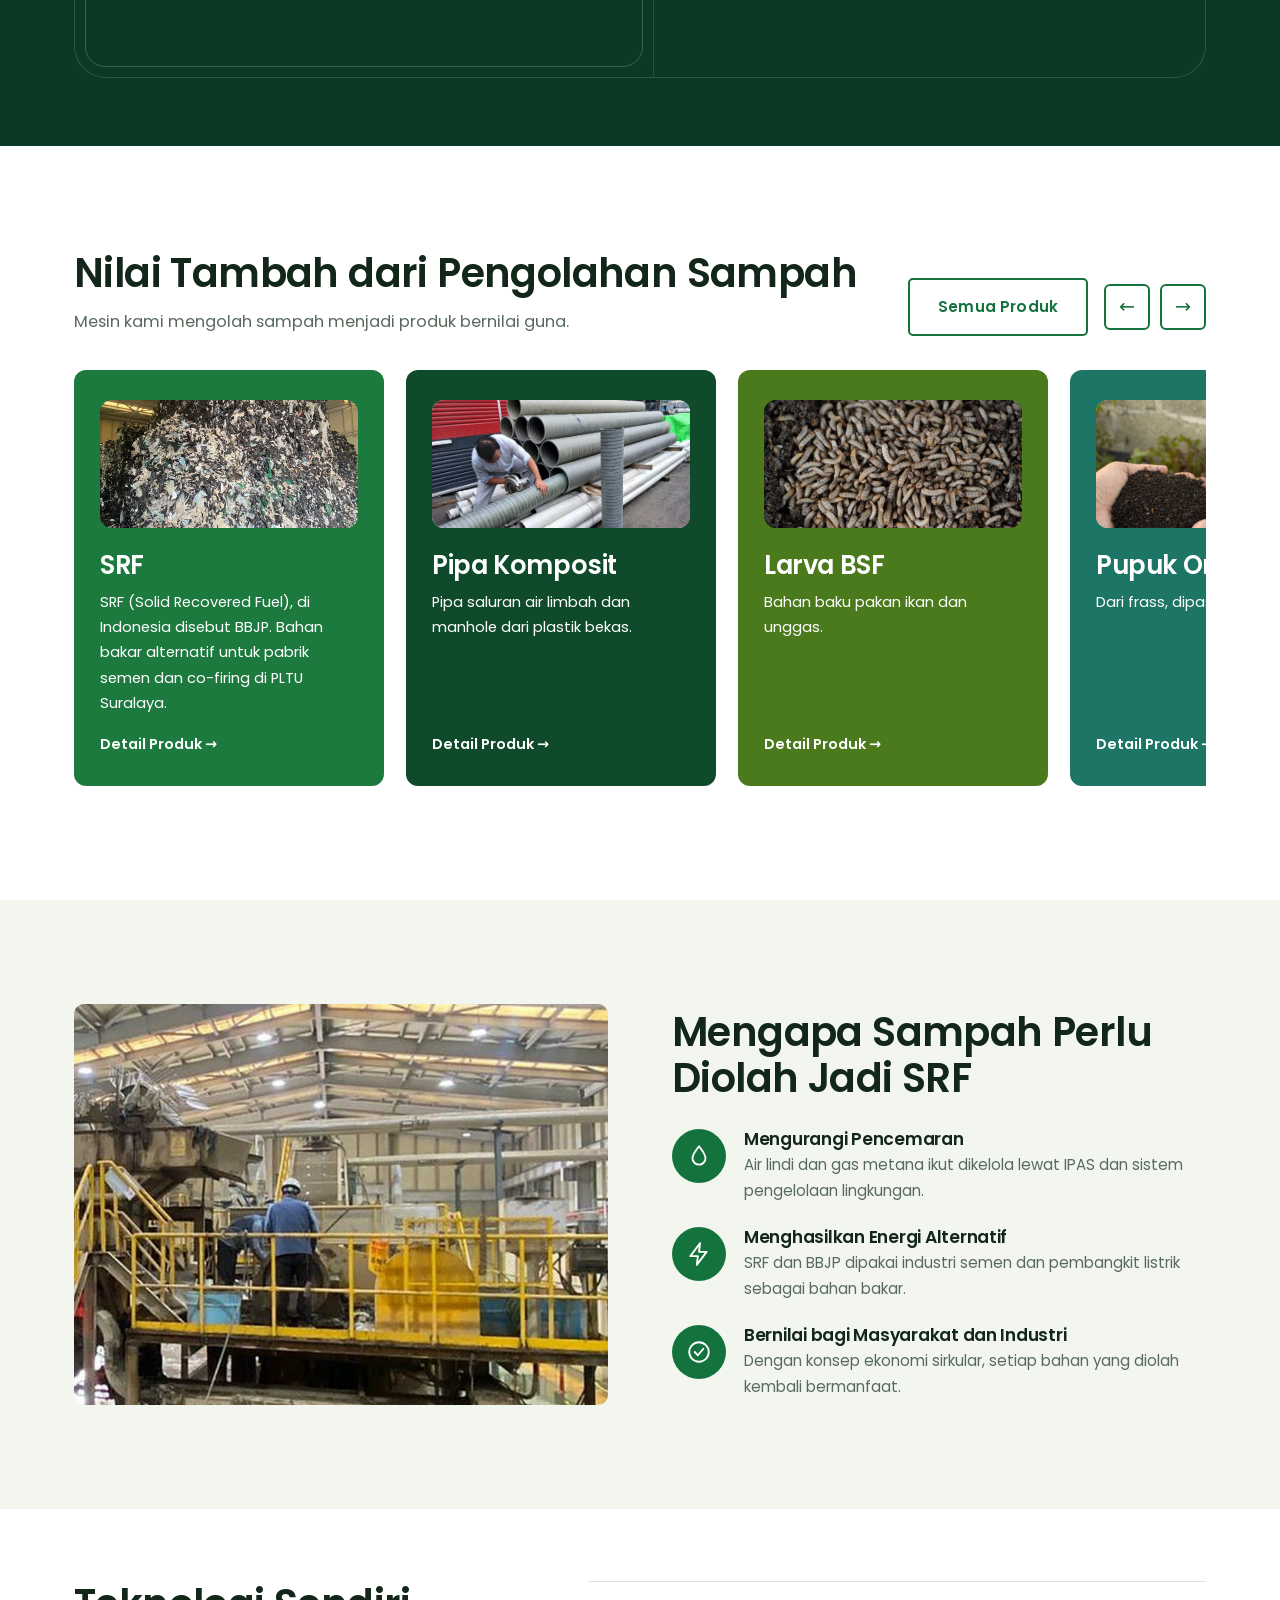
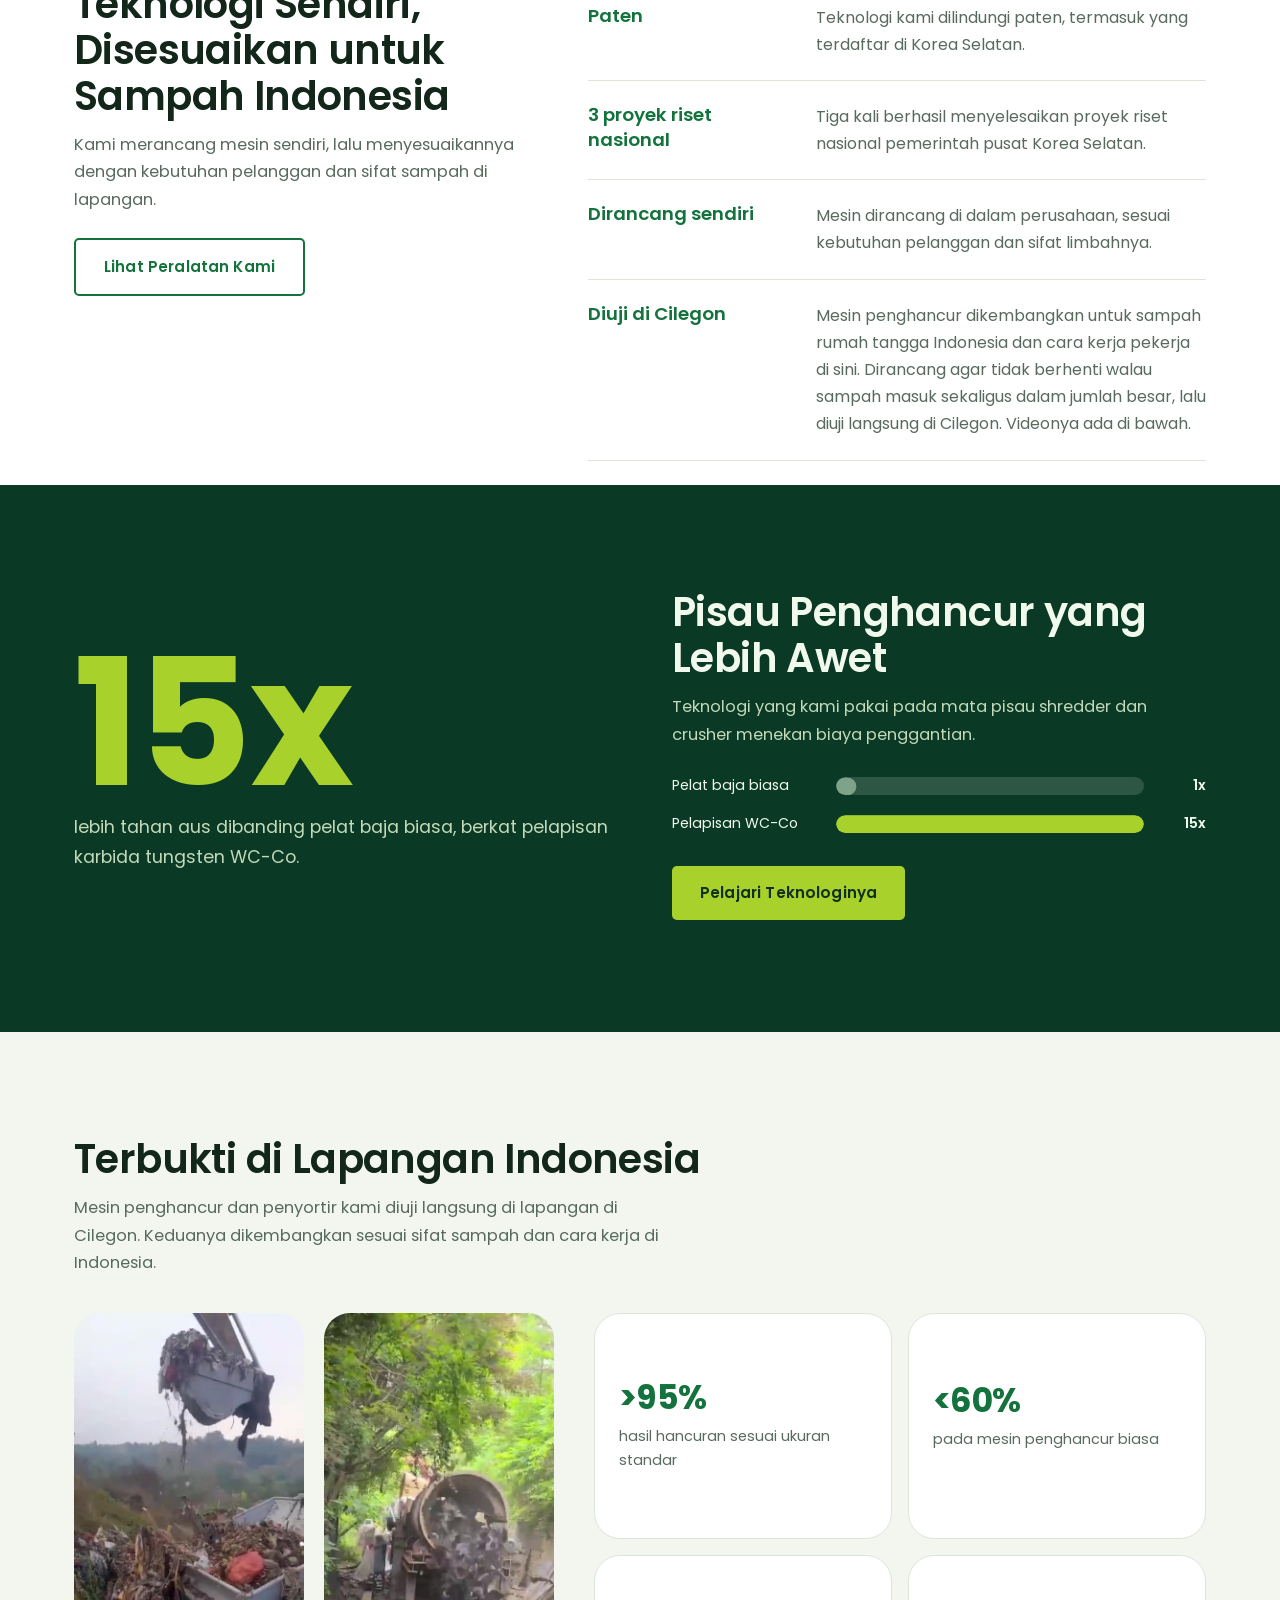
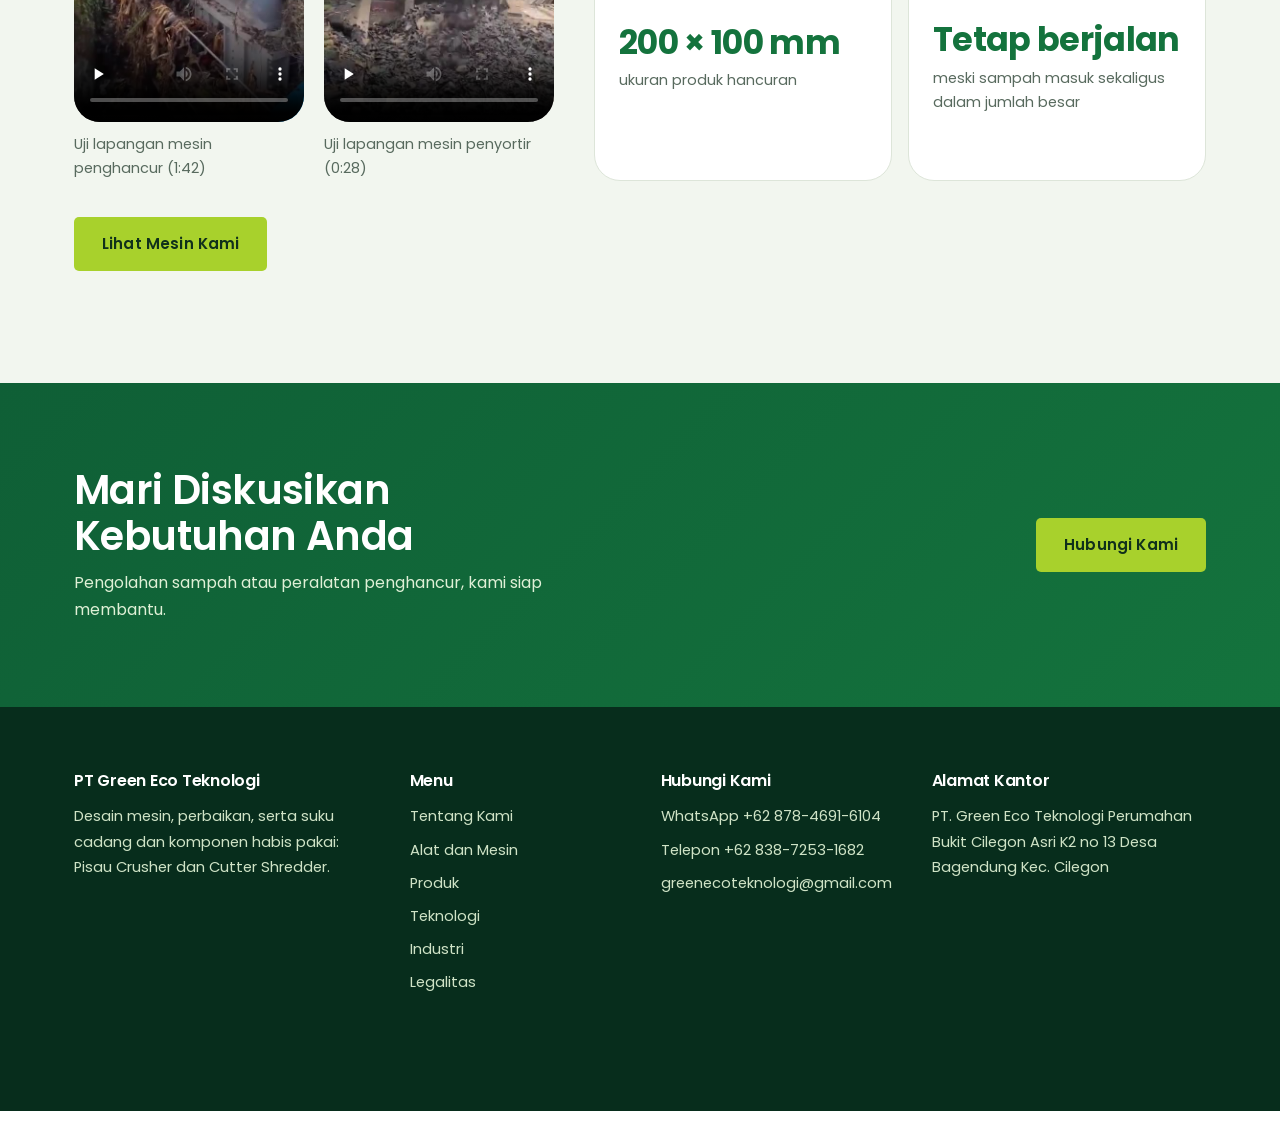
==== commit 21160311: "big difference" ====
--- a/index.html
+++ b/index.html
@@ -3,8 +3,8 @@
   <head>
     <meta charset="utf-8" />
     <meta name="viewport" content="width=device-width, initial-scale=1, viewport-fit=cover" />
-    <title>PT Green Eco Teknologi | Pengolahan Sampah SRF di Cilegon</title>
-    <meta name="description" content="Pengolahan sampah kota menjadi SRF (pengganti batu bara), pipa komposit, larva BSF, dan pupuk organik, plus mesin penghancur buatan sendiri. Cilegon, Banten." />
+    <title>PT Green Eco Teknologi | Desain Mesin, Perbaikan, dan Suku Cadang Crusher & Shredder</title>
+    <meta name="description" content="Desain mesin, perbaikan, serta suku cadang dan komponen habis pakai. Penggantian dan pasokan Pisau Crusher dan Cutter Shredder. Konsultasi terbuka, Cilegon." />
     <meta name="robots" content="index, follow, max-image-preview:large" />
     <meta name="theme-color" content="#0f4a2a" />
     <meta name="color-scheme" content="light" />
@@ -13,22 +13,22 @@
     <meta property="og:type" content="website" />
     <meta property="og:site_name" content="PT Green Eco Teknologi" />
     <meta property="og:locale" content="id_ID" />
-    <meta property="og:title" content="PT Green Eco Teknologi | Pengolahan Sampah SRF di Cilegon" />
-    <meta property="og:description" content="Pengolahan sampah kota menjadi SRF (pengganti batu bara), pipa komposit, larva BSF, dan pupuk organik, plus mesin penghancur buatan sendiri. Cilegon, Banten." />
+    <meta property="og:title" content="PT Green Eco Teknologi | Desain Mesin, Perbaikan, dan Suku Cadang Crusher & Shredder" />
+    <meta property="og:description" content="Desain mesin, perbaikan, serta suku cadang dan komponen habis pakai. Penggantian dan pasokan Pisau Crusher dan Cutter Shredder. Konsultasi terbuka, Cilegon." />
     <meta property="og:url" content="https://greenecoteknologi.com/" />
     <meta property="og:image" content="https://greenecoteknologi.com/og.jpg" />
     <meta property="og:image:width" content="1200" />
     <meta property="og:image:height" content="630" />
     <meta name="twitter:card" content="summary_large_image" />
-    <meta name="twitter:title" content="PT Green Eco Teknologi | Pengolahan Sampah SRF di Cilegon" />
-    <meta name="twitter:description" content="Pengolahan sampah kota menjadi SRF (pengganti batu bara), pipa komposit, larva BSF, dan pupuk organik, plus mesin penghancur buatan sendiri. Cilegon, Banten." />
+    <meta name="twitter:title" content="PT Green Eco Teknologi | Desain Mesin, Perbaikan, dan Suku Cadang Crusher & Shredder" />
+    <meta name="twitter:description" content="Desain mesin, perbaikan, serta suku cadang dan komponen habis pakai. Penggantian dan pasokan Pisau Crusher dan Cutter Shredder. Konsultasi terbuka, Cilegon." />
     <meta name="twitter:image" content="https://greenecoteknologi.com/og.jpg" />
     <link rel="preconnect" href="https://fonts.googleapis.com" />
     <link rel="preconnect" href="https://fonts.gstatic.com" crossorigin />
     <link href="https://fonts.googleapis.com/css2?family=Poppins:wght@400;500;600;700&display=swap" rel="stylesheet" />
     <link rel="preload" as="image" href="img/hero.jpg" fetchpriority="high" />
     <link rel="stylesheet" href="style.css" />
-    <script type="application/ld+json">[{"@context": "https://schema.org", "@type": "Organization", "name": "PT Green Eco Teknologi", "url": "https://greenecoteknologi.com/", "logo": "https://greenecoteknologi.com/logo.png", "email": "greenecoteknologi@gmail.com", "telephone": "+62-838-7253-1682", "description": "Pengolahan sampah berbasis SRF/BBJP dan peralatan penghancur tahan aus.", "address": {"@type": "PostalAddress", "streetAddress": "Perumahan Bukit Cilegon Asri K2 No. 13, Desa Bagendung", "addressLocality": "Cilegon", "addressRegion": "Banten", "addressCountry": "ID"}, "geo": {"@type": "GeoCoordinates", "latitude": -6.049113, "longitude": 106.037613}, "hasMap": "https://www.google.com/maps/search/?api=1&query=-6.049113,106.037613", "contactPoint": [{"@type": "ContactPoint", "contactType": "sales", "telephone": "+62-878-4691-6104", "availableLanguage": ["id", "en", "ko"]}]}, {"@context": "https://schema.org", "@type": "WebSite", "name": "PT Green Eco Teknologi", "url": "https://greenecoteknologi.com/", "inLanguage": "id"}]</script>
+    <script type="application/ld+json">[{"@context": "https://schema.org", "@type": "Organization", "name": "PT Green Eco Teknologi", "url": "https://greenecoteknologi.com/", "logo": "https://greenecoteknologi.com/logo.png", "email": "greenecoteknologi@gmail.com", "telephone": "+62-838-7253-1682", "description": "PT Green Eco Teknologi bergerak di bidang desain mesin, perbaikan, serta penyediaan suku cadang dan komponen habis pakai. Penggantian dan pasokan Pisau Crusher dan Cutter Shredder.", "knowsAbout": ["Desain mesin", "Perbaikan mesin", "Suku cadang dan komponen habis pakai", "Pisau Crusher", "Cutter Shredder", "Teknologi pengolahan sampah"], "address": {"@type": "PostalAddress", "streetAddress": "Perumahan Bukit Cilegon Asri K2 No. 13, Desa Bagendung", "addressLocality": "Cilegon", "addressRegion": "Banten", "addressCountry": "ID"}, "geo": {"@type": "GeoCoordinates", "latitude": -6.049113, "longitude": 106.037613}, "hasMap": "https://www.google.com/maps/search/?api=1&query=-6.049113,106.037613", "contactPoint": [{"@type": "ContactPoint", "contactType": "sales", "telephone": "+62-878-4691-6104", "availableLanguage": ["id", "en", "ko"]}]}, {"@context": "https://schema.org", "@type": "WebSite", "name": "PT Green Eco Teknologi", "url": "https://greenecoteknologi.com/", "inLanguage": "id"}]</script>
   </head>
   <body data-p="beranda" data-pfx="">
     <div id="sp" aria-hidden="true"></div>
@@ -397,19 +397,14 @@
             <section class="hero">
               <div class="wrap">
                 <div>
-                  <h1>Sampah Kota Jadi Bahan Bakar dan Pipa Komposit</h1>
+                  <h1>Kota Lebih Bersih, Dimulai dari Mesin Kami</h1>
                   <h2>
-                    Pengolahan sampah dan mesin penghancur buatan sendiri, dari
-                    Cilegon untuk Indonesia.
+                    Kami merancang, memperbaiki, dan menyediakan suku cadang mesin, termasuk Pisau Crusher dan Cutter Shredder, untuk membantu kota mengolah sampahnya.
                   </h2>
-                  <p>
-                    SRF (bahan bakar padat pengganti batu bara), larva BSF,
-                    pupuk organik, dan mesin penghancur sampah.
-                  </p>
                   <div class="cta">
-                    <a class="btn" data-k="kontak" href="kontak/">Minta Penawaran</a
-                    ><a class="btn wl" data-k="produk" href="produk/"
-                      >Lihat Produk dan Mesin</a
+                    <a class="btn" data-k="kontak" href="kontak/">Hubungi Kami</a
+                    ><a class="btn wl" data-k="teknologi" href="teknologi/"
+                      >Lihat Teknologi Pisau</a
                     >
                   </div>
                 </div>
@@ -433,41 +428,38 @@
                     <h2>Skala dan Kemampuan Kami</h2>
                   </div>
                   <p class="lede rv d1" style="margin: 0; max-width: none">
-                    Proyek utama kami adalah revitalisasi TPSA Bagendung di Kota
-                    Cilegon, untuk menaikkan kapasitas olah dan kualitas bahan
-                    bakar SRF.
+                    Mesin pengolahan sampah kami dirancang sendiri dan menjadi
+                    tulang punggung proyek utama kami, revitalisasi TPSA
+                    Bagendung di Kota Cilegon, untuk menaikkan kapasitas olah
+                    dan kualitas bahan bakar SRF.
                   </p>
                 </div>
                 <div class="bento">
                   <div class="tile g span2 rv">
-                    <div class="n">
-                      <span data-count="30">30</span> →
-                      <span data-count="200">200</span>
-                    </div>
+                    <div class="n"><span data-count="200">200</span></div>
                     <p style="font-size: 1.1rem">
-                      ton sampah per hari: kapasitas olah TPSA Bagendung dari 30
-                      ton, ditargetkan naik hingga 200 ton.
+                      ton sampah per hari: perkiraan kapasitas olah lini mesin TPSA Bagendung setelah revitalisasi.
                     </p>
                   </div>
                   <div class="tile rv d1">
-                    <div class="n"><span data-count="4">4</span></div>
-                    <p>
-                      jenis produk: SRF, pipa komposit, larva BSF, dan pupuk
-                      organik
-                    </p>
-                  </div>
-                  <div class="tile d rv d2">
                     <div class="n"><span data-count="6">6</span></div>
                     <p>
-                      paten teknologi penghancur dan pemilah, termasuk yang
-                      terdaftar di Korea Selatan
+                      paten teknologi mesin penghancur dan pemilah, termasuk
+                      yang terdaftar di Korea Selatan
                     </p>
                   </div>
-                  <div class="tile g rv d1" style="grid-column: span 2">
+                  <div class="tile d rv d2">
                     <div class="n"><span data-count="3">3</span></div>
                     <p>
                       proyek riset nasional pemerintah pusat Korea Selatan yang
                       berhasil diselesaikan
+                    </p>
+                  </div>
+                  <div class="tile g rv d1" style="grid-column: span 2">
+                    <div class="n"><span data-count="4">4</span></div>
+                    <p>
+                      jenis produk yang dihasilkan mesin kami: SRF, pipa
+                      komposit, larva BSF, dan pupuk organik
                     </p>
                   </div>
                 </div>
@@ -480,7 +472,7 @@
                         <div class="ni-body">
                           <div class="ni-meta"><span class="ni-src">Berita Kota Cilegon</span><time datetime="2025-07-30">30 Juli 2025</time></div>
                           <h3>Langkah Nyata Atasi Volume Sampah, Pemkot Cilegon Jalin Kerja Sama dengan PT Green Eco Teknologi</h3>
-                          <span class="ni-url">berita.cilegon.go.id/baca/Langkah-Nyata-Atasi-Volume-Sampah,-Pemkot-Cilegon-Jalin-Kerja-Sama-dengan-PT-Green-Eco-Teknologi/20261029/MTIwNjM4</span>
+                          <span class="ni-more">Baca selengkapnya →</span>
                         </div>
                       </a>
                       <a class="ni rv" href="https://indosatunews.com/pemkot-cilegon-jalin-kerjasama-dengan-pt-green-eco-teknologi/" target="_blank" rel="noopener">
@@ -488,14 +480,57 @@
                         <div class="ni-body">
                           <div class="ni-meta"><span class="ni-src">Redaksi Indo Satu News</span><time datetime="2025-07-29">29 Juli 2025</time></div>
                           <h3>Pemkot Cilegon Jalin Kerjasama dengan PT Green Eco Teknologi</h3>
-                          <span class="ni-url">indosatunews.com/pemkot-cilegon-jalin-kerjasama-dengan-pt-green-eco-teknologi/</span>
+                          <span class="ni-more">Baca selengkapnya →</span>
                         </div>
                       </a>
                     </div>
                   </aside></div></div>
             </section>
 
-            <div class="hh-tabbar">
+            <section class="ps-sum" id="ringkasan-proses" style="padding-bottom: 0">
+              <div class="wrap">
+                <h2 class="rv">Proses Pengolahan Sampah dalam Tiga Tahap</h2>
+                <p class="lede rv">
+                  Ringkasan alur dari sampah yang masuk sampai menjadi produk
+                  bernilai. Detail teknis setiap tahap ada di bawah.
+                </p>
+                <div class="ps3">
+                  <div class="tile g rv">
+                    <div class="n">01</div>
+                    <h3>Pengumpulan dan Pemilahan</h3>
+                    <p>
+                      Truk sampah ditimbang di jembatan timbang. Plastik yang
+                      masih bisa didaur ulang dikumpulkan, sisa sampah dicacah,
+                      lalu mesin memisahkan sampah organik dari sampah yang
+                      dapat dibakar.
+                    </p>
+                  </div>
+                  <div class="tile d rv d1">
+                    <div class="n">02</div>
+                    <h3>Pengolahan Sampah Organik dan Anorganik</h3>
+                    <p>
+                      Sampah yang dapat dibakar digiling, dipilah ulang, dan
+                      dikeringkan. Sampah organik difermentasi dengan
+                      bioaktivator EM untuk menjadi pakan larva BSF.
+                    </p>
+                  </div>
+                  <div class="tile g rv d2">
+                    <div class="n">03</div>
+                    <h3>Pemanfaatan Menjadi Produk Bernilai</h3>
+                    <p>
+                      Hasilnya berupa SRF sebagai bahan bakar alternatif, pipa
+                      dan manhole komposit plastik, larva BSF sebagai bahan baku
+                      pakan, dan pupuk organik dari frass.
+                    </p>
+                  </div>
+                </div>
+                <div class="rv" style="margin: 28px 0 34px">
+                  <a class="btn" href="#proses-lengkap">Lihat Proses Lengkap</a>
+                </div>
+              </div>
+            </section>
+
+            <div class="hh-tabbar" id="proses-lengkap">
               <div class="wrap">
                 <div
                   class="hh-tabs"
@@ -534,19 +569,20 @@
             </section>
 
             <!-- METODE PENGOLAHAN SAMPAH RUMAH TANGGA CILEGON -->
-            <section class="hh" id="metode-cilegon" aria-labelledby="hh-h">
-              <div class="wrap">
-                <div class="hh-head rv">
-                  <h2 id="hh-h">
+            <div id="metode-cilegon">
+              <section class="proc pfd-sec cf-sec" aria-labelledby="hh-h" style="margin-top: 40px">
+                <div class="wrap">
+                  <h2 class="rv" id="hh-h">
                     Dari Sampah Rumah Tangga Cilegon Menjadi Empat Produk
                   </h2>
-                  <p class="lede">
+                  <p class="lede rv">
                     Sampah rumah tangga dipilah, dicacah, dan digiling secara
                     bertahap. Plastik, bahan bakar, dan sisa makanan
                     masing-masing mengalir ke jalur pengolahannya sendiri.
                   </p>
-                </div>
-                <h3 class="hh-lab rv">
+                  <div class="pfd cf" id="cfd"></div>
+                  <div class="cf-src" hidden>
+<h3 class="hh-lab rv">
                   Tahap awal: pengumpulan, pencacahan, dan pemilahan
                 </h3>
                 <ol class="hh-stem">
@@ -1125,7 +1161,13 @@
                     </ol>
                   </div>
                 </div>
-                <div class="hh-out">
+                
+                  </div>
+                </div>
+              </section>
+              <section class="hh cf-outsec">
+                <div class="wrap">
+                  <div class="hh-out">
                   <h3 class="rv">Empat Produk Akhir</h3>
                   <ul class="hh-og">
                     <li class="hh-o rv">
@@ -1291,16 +1333,17 @@
                     produk bernilai ekonomi.
                   </p>
                 </div>
-              </div>
-            </section>
+                </div>
+              </section>
+            </div>
 
             <section>
               <div class="wrap">
                 <div class="prodhead">
                   <div class="rv">
-                    <h2>Produk Kami</h2>
+                    <h2>Nilai Tambah dari Pengolahan Sampah</h2>
                     <p class="lede">
-                      Limbah diubah menjadi produk bernilai guna.
+                      Mesin kami mengolah sampah menjadi produk bernilai guna.
                     </p>
                   </div>
                   <div
@@ -1440,7 +1483,8 @@
                     sampah dan cara kerja di Indonesia.
                   </p>
                 </div>
-                <div class="vids rv">
+                <div class="proof rv">
+                <div class="vids">
                   <figure class="vid">
                     <video
                       controls
@@ -1466,7 +1510,7 @@
                     <figcaption>Uji lapangan mesin penyortir (0:28)</figcaption>
                   </figure>
                 </div>
-                <div class="fstats rv">
+                <div class="fstats">
                   <div>
                     <b>&gt;95%</b>
                     <p>hasil hancuran sesuai ukuran standar</p>
@@ -1483,6 +1527,7 @@
                     <b>Tetap berjalan</b>
                     <p>meski sampah masuk sekaligus dalam jumlah besar</p>
                   </div>
+                </div>
                 </div>
                 <a class="btn" style="margin-top: 36px" data-k="alat" href="alat/"
                   >Lihat Mesin Kami</a
@@ -1512,8 +1557,7 @@
               <div>
                 <h4>PT Green Eco Teknologi</h4>
                 <p>
-                  Pengolahan sampah berbasis SRF/BBJP dan peralatan penghancur
-                  tahan aus.
+                  Desain mesin, perbaikan, serta suku cadang dan komponen habis pakai: Pisau Crusher dan Cutter Shredder.
                 </p>
               </div>
               <div>
--- a/style.css
+++ b/style.css
@@ -5106,3 +5106,159 @@
             .sk-right .news-list { margin-top: clamp(12px, 2.6vh, 26px); }
           }
           @media (max-width: 960px) { .sk-grid { grid-template-columns: 1fr; gap: 44px; } }
+
+/* ===== Penambahan konten (memakai token warna & gaya existing) ===== */
+.pthumb { border-radius: 12px; overflow: hidden; background: var(--mint); height: 128px; margin-bottom: auto; position: relative; z-index: 1; display: grid; place-items: center; }
+.pthumb img { width: 100%; height: 100%; object-fit: cover; display: block; aspect-ratio: auto !important; }
+.pthumb svg { height: 100%; width: auto; max-width: 100%; padding: 10px; }
+.ni-more { display: block; font-size: 0.78rem; font-weight: 600; color: var(--green); margin-top: 2px; }
+.ps3 { display: grid; grid-template-columns: repeat(3, 1fr); gap: 20px; margin-top: 30px; }
+.ps3 .tile h3 { font-size: 1.15rem; margin: 6px 0 10px; }
+.ps3 .tile p { font-size: 0.95rem; }
+@media (max-width: 860px) { .ps3 { grid-template-columns: 1fr; } }
+.pdl { display: grid; gap: 12px; margin: 18px 0 22px; }
+.pdl > div { display: grid; grid-template-columns: 120px 1fr; gap: 14px; padding-top: 12px; border-top: 1px solid rgba(15, 74, 42, 0.14); }
+.pdl dt { font-size: 0.8rem; font-weight: 600; color: var(--green); }
+.pdl dd { margin: 0; color: var(--muted); font-size: 0.93rem; }
+@media (max-width: 560px) { .pdl > div { grid-template-columns: 1fr; gap: 2px; } }
+.mis.prof { margin-top: 30px; }
+.doc .dno { font-weight: 600; color: var(--green); word-break: break-word; }
+.doc .dno span { color: #56695c; font-weight: 400; }
+.doc .doclink { margin-top: 12px; font-size: 0.85rem; font-weight: 600; color: var(--green); text-decoration: underline; text-underline-offset: 3px; align-self: flex-start; }
+.pthumb + h3 { margin-top: 22px !important; }
+
+/* ===== Galeri mosaik (menggantikan .gal2/.gal3/.gal4) ===== */
+.mos { display: grid; gap: 16px; margin-top: 40px; }
+.mos figure { position: relative; margin: 0; overflow: hidden; border-radius: 18px; background: var(--mint); isolation: isolate; box-shadow: 0 1px 2px rgba(10, 58, 37, 0.06), 0 12px 28px -14px rgba(10, 58, 37, 0.28); }
+.mos img { position: absolute; inset: 0; width: 100%; height: 100%; object-fit: cover; display: block; transition: transform 0.9s cubic-bezier(0.2, 0.7, 0.2, 1); }
+.mos figure:hover img { transform: scale(1.05); }
+.mos figure::after { content: ""; position: absolute; inset: 0; z-index: 1; pointer-events: none; background: linear-gradient(to top, rgba(6, 30, 18, 0.55) 0%, rgba(6, 30, 18, 0) 42%); }
+.mos figcaption { position: absolute; z-index: 2; left: 14px; bottom: 14px; right: 14px; width: fit-content; max-width: calc(100% - 28px); display: flex; align-items: center; gap: 10px; padding: 8px 16px 8px 8px; border-radius: 999px; color: #fff; font-size: 0.86rem; font-weight: 500; line-height: 1.3; background: rgba(8, 40, 24, 0.62); -webkit-backdrop-filter: blur(10px) saturate(140%); backdrop-filter: blur(10px) saturate(140%); border: 1px solid rgba(255, 255, 255, 0.16); }
+.mos figcaption::before { content: attr(data-n); flex: none; display: grid; place-items: center; width: 28px; height: 28px; border-radius: 50%; background: var(--lime); color: var(--deep); font-size: 0.72rem; font-weight: 700; letter-spacing: 0.02em; }
+.mos figure.rv.d1 { transition-delay: 0.12s; }
+.mos figure.rv.d2 { transition-delay: 0.24s; }
+
+/* A: 1 foto besar + 2 foto bertumpuk (halaman Tentang) */
+.mos-a { grid-template-columns: 1.55fr 1fr; grid-template-rows: 1fr 1fr; height: clamp(380px, 46vw, 560px); }
+.mos-a .m1 { grid-row: 1 / span 2; }
+
+/* B: lebar + tinggi + persegi (halaman Teknologi) */
+.mos-b { grid-template-columns: 1.4fr 1fr 1fr; grid-template-rows: repeat(2, clamp(170px, 20vw, 260px)); }
+.mos-b .m1 { grid-column: 1 / span 2; }
+.mos-b .m2 { grid-column: 3; grid-row: 1 / span 2; }
+.mos-b .m3 { grid-column: 1 / span 2; }
+.mos-b .m1 img { object-position: 50% 50%; }
+.mos-b .m2 img { object-position: 50% 62%; }
+
+/* C: dua foto, berbeda ukuran & bergeser (halaman Alat) */
+.mos-c { grid-template-columns: 0.8fr 1.2fr; align-items: start; gap: 20px; }
+.mos-c .m1 { aspect-ratio: 4/5; }
+.mos-c .m2 { aspect-ratio: 4/3; margin-top: clamp(30px, 7vw, 96px); }
+
+@media (max-width: 760px) {
+  .mos { gap: 12px; }
+  .mos-a, .mos-b, .mos-c { height: auto; grid-template-columns: 1fr 1fr; grid-template-rows: none; }
+  .mos-a .m1, .mos-b .m1, .mos-b .m3, .mos-c .m1 { grid-column: 1 / -1; grid-row: auto; aspect-ratio: 4/3; }
+  .mos-a .m2, .mos-a .m3, .mos-b .m2, .mos-c .m2 { grid-column: auto; grid-row: auto; aspect-ratio: 1/1; margin-top: 0; }
+  .mos-b .m3 { aspect-ratio: 16/10; }
+  .mos-c .m1 { aspect-ratio: 4/5; }
+  .mos-c .m2 { grid-column: 1 / -1; aspect-ratio: 4/3; }
+  .mos figcaption { left: 10px; bottom: 10px; font-size: 0.78rem; padding: 6px 12px 6px 6px; }
+  .mos figcaption::before { width: 24px; height: 24px; }
+}
+@media (prefers-reduced-motion: reduce) { .mos img { transition: none; } .mos figure:hover img { transform: none; } }
+.mos-b .m3 img { object-position: 50% 28%; }
+@media (max-width: 760px) {
+  .mos-a, .mos-b, .mos-c { grid-template-columns: 1fr; }
+  .mos-a .m1, .mos-a .m2, .mos-a .m3,
+  .mos-b .m1, .mos-b .m2, .mos-b .m3,
+  .mos-c .m2 { grid-column: 1 / -1; aspect-ratio: 4/3; }
+  .mos-b .m2 { aspect-ratio: 4/5; }
+}
+
+/* ===== 1. Bukti lapangan: video + angka dalam satu blok ===== */
+.proof { display: grid; grid-template-columns: auto minmax(0, 1fr); gap: 40px; align-items: stretch; margin-top: 36px; }
+.proof .vids { grid-template-columns: repeat(2, 230px); gap: 20px; margin-top: 0; }
+.proof .fstats { grid-template-columns: 1fr 1fr; grid-auto-rows: 1fr; gap: 16px; margin-top: 0; }
+.proof .fstats > div { display: flex; flex-direction: column; justify-content: center; }
+.proof .fstats b { font-size: clamp(1.5rem, 2.6vw, 2.2rem); line-height: 1.15; }
+@media (max-width: 980px) {
+  .proof { grid-template-columns: 1fr; gap: 28px; }
+  .proof .vids { grid-template-columns: repeat(2, minmax(0, 230px)); }
+}
+@media (max-width: 560px) {
+  .proof .vids { grid-template-columns: 1fr 1fr; gap: 12px; }
+  .proof .fstats { grid-template-columns: 1fr 1fr; }
+}
+
+/* ===== 2. Hero halaman Produk: foto dan teks rapat, tidak terpisah jauh ===== */
+.phead.v-rev .wrap { grid-template-columns: minmax(0, 400px) minmax(0, 1fr); gap: 56px; justify-content: start; }
+.phead.v-rev .wrap > div { order: 2; padding-right: 0; }
+@media (max-width: 760px) { .phead.v-rev .wrap { grid-template-columns: 1fr; } }
+
+/* ===== 3. Foto produk lebih besar dan menyatu dengan blok teks ===== */
+#prodZ .zz { grid-template-columns: minmax(0, 1.05fr) minmax(0, 1fr); gap: 56px; align-items: center; margin-top: 88px; }
+#prodZ .zz:nth-child(even) { grid-template-columns: minmax(0, 1fr) minmax(0, 1.05fr); }
+#prodZ .zz .frame { max-width: none; width: 100%; justify-self: stretch !important; border-radius: 18px; overflow: hidden; box-shadow: 0 1px 2px rgba(10, 58, 37, 0.06), 0 18px 36px -18px rgba(10, 58, 37, 0.35); }
+#prodZ .zz .frame .ph { aspect-ratio: 5/4; height: auto; width: 100%; }
+@media (max-width: 860px) { #prodZ .zz, #prodZ .zz:nth-child(even) { grid-template-columns: 1fr; gap: 24px; margin-top: 56px; } #prodZ .zz .frame .ph { aspect-ratio: 4/3; } }
+
+/* ===== 4. Kartu carousel: judul sejajar di semua kartu ===== */
+.pcard .pthumb { margin-bottom: 22px; flex: none; }
+.pcard .pthumb + h3 { margin-top: 0 !important; }
+.pcard p { flex: 1 1 auto; }
+.pcard u { margin-top: 0; padding-top: 16px; }
+.proof .fstats p { min-height: 3em; margin: 6px 0 0; }
+
+/* ===== Alur proses (TPSA + Cilegon): satu garis bersih, tanpa ikon melayang ===== */
+.pfd-track { grid-template-columns: repeat(var(--n, 6), minmax(0, 1fr)); padding-top: 22px; }
+.pfd-batch { display: none !important; }
+.pfd-st::before { display: none !important; }
+.pfd-st { height: 108px; }
+.pfd-st .n { top: 0; width: 40px; height: 40px; background: #0b3a25; z-index: 1; }
+.pfd-st:hover .n { transform: none; }
+.pfd-st .l { top: 52px; font-size: 0.82rem; line-height: 1.3; }
+.pfd-rail {
+  left: calc(100% / (2 * var(--n, 6))); right: calc(100% / (2 * var(--n, 6)));
+  top: 41.5px; height: 3px; border: 0; border-radius: 3px;
+  background: rgba(255, 255, 255, 0.16);
+}
+.pfd-belt { background: var(--lime); border-radius: 3px; }
+.pfd-st.done .n { background: #1d5a36; }
+.pfd-st[aria-selected="true"] .n { background: var(--lime); box-shadow: 0 0 0 5px rgba(168, 209, 44, 0.2); }
+@media (max-width: 640px) {
+  .pfd-track { --pd: 0px; padding-top: 18px; }
+  .pfd-st { height: 58px; }
+  .pfd-st .n { width: 32px; height: 32px; font-size: 0.72rem; }
+  .pfd-st .l { display: none !important; }
+  .pfd-rail { top: 33.5px; }
+}
+
+/* ===== Alur Cilegon: label jalur di bawah rel + panel gambar ===== */
+.cf-lane { grid-row: 2; margin-top: -8px; padding-top: 10px; text-align: center; position: relative; font-size: 0.72rem; font-weight: 600; letter-spacing: 0.06em; text-transform: uppercase; color: #a9c3a0; }
+.cf-lane::before { content: ""; position: absolute; top: 0; left: 10px; right: 10px; height: 6px; border: 1.5px solid rgba(178, 204, 122, 0.45); border-bottom: 0; border-radius: 6px 6px 0 0; }
+.cf-awal { grid-column: 1 / span 3; }
+.cf-bakar { grid-column: 4 / span 3; }
+.cf-org { grid-column: 7 / span 3; }
+.cf-bakar span { color: #f0c27a; }
+.cf-org span { color: var(--lime); }
+.cf-sec .pfd-track { padding-bottom: 20px; }
+.cf-art { width: 100%; max-width: 440px; margin: 0 auto; }
+.cf-art svg { width: 100%; height: auto; }
+.cf-fig .hh-s { display: block; }
+.cf-fig .hh-s .a { stroke: var(--pl); stroke-width: 1.7; }
+.cf-fig .hh-s .s { stroke: var(--pl); opacity: 0.5; }
+.cf-fig .hh-s .f1 { fill: rgba(255, 255, 255, 0.07); }
+.cf-fig .hh-s .f2 { fill: rgba(168, 209, 44, 0.42); }
+.cf-fig .hh-s .f3 { fill: rgba(178, 204, 122, 0.2); }
+.cf-fig .hh-s .f4 { fill: rgba(178, 204, 122, 0.32); }
+.cf-fig .hh-s .w { fill: rgba(143, 199, 232, 0.4); }
+.cf-fig .hh-s .h { stroke: #e0a24a; }
+.cf-sep { opacity: 0.6; }
+.cf-outsec { padding-top: 0; }
+@media (max-width: 640px) {
+  .cf-lane { font-size: 0.6rem; letter-spacing: 0.02em; }
+  .cf-lane::before { left: 4px; right: 4px; }
+}
+section.cf-outsec { padding: 56px 0 72px; }
+section.cf-outsec .hh-out { margin-top: 0; }
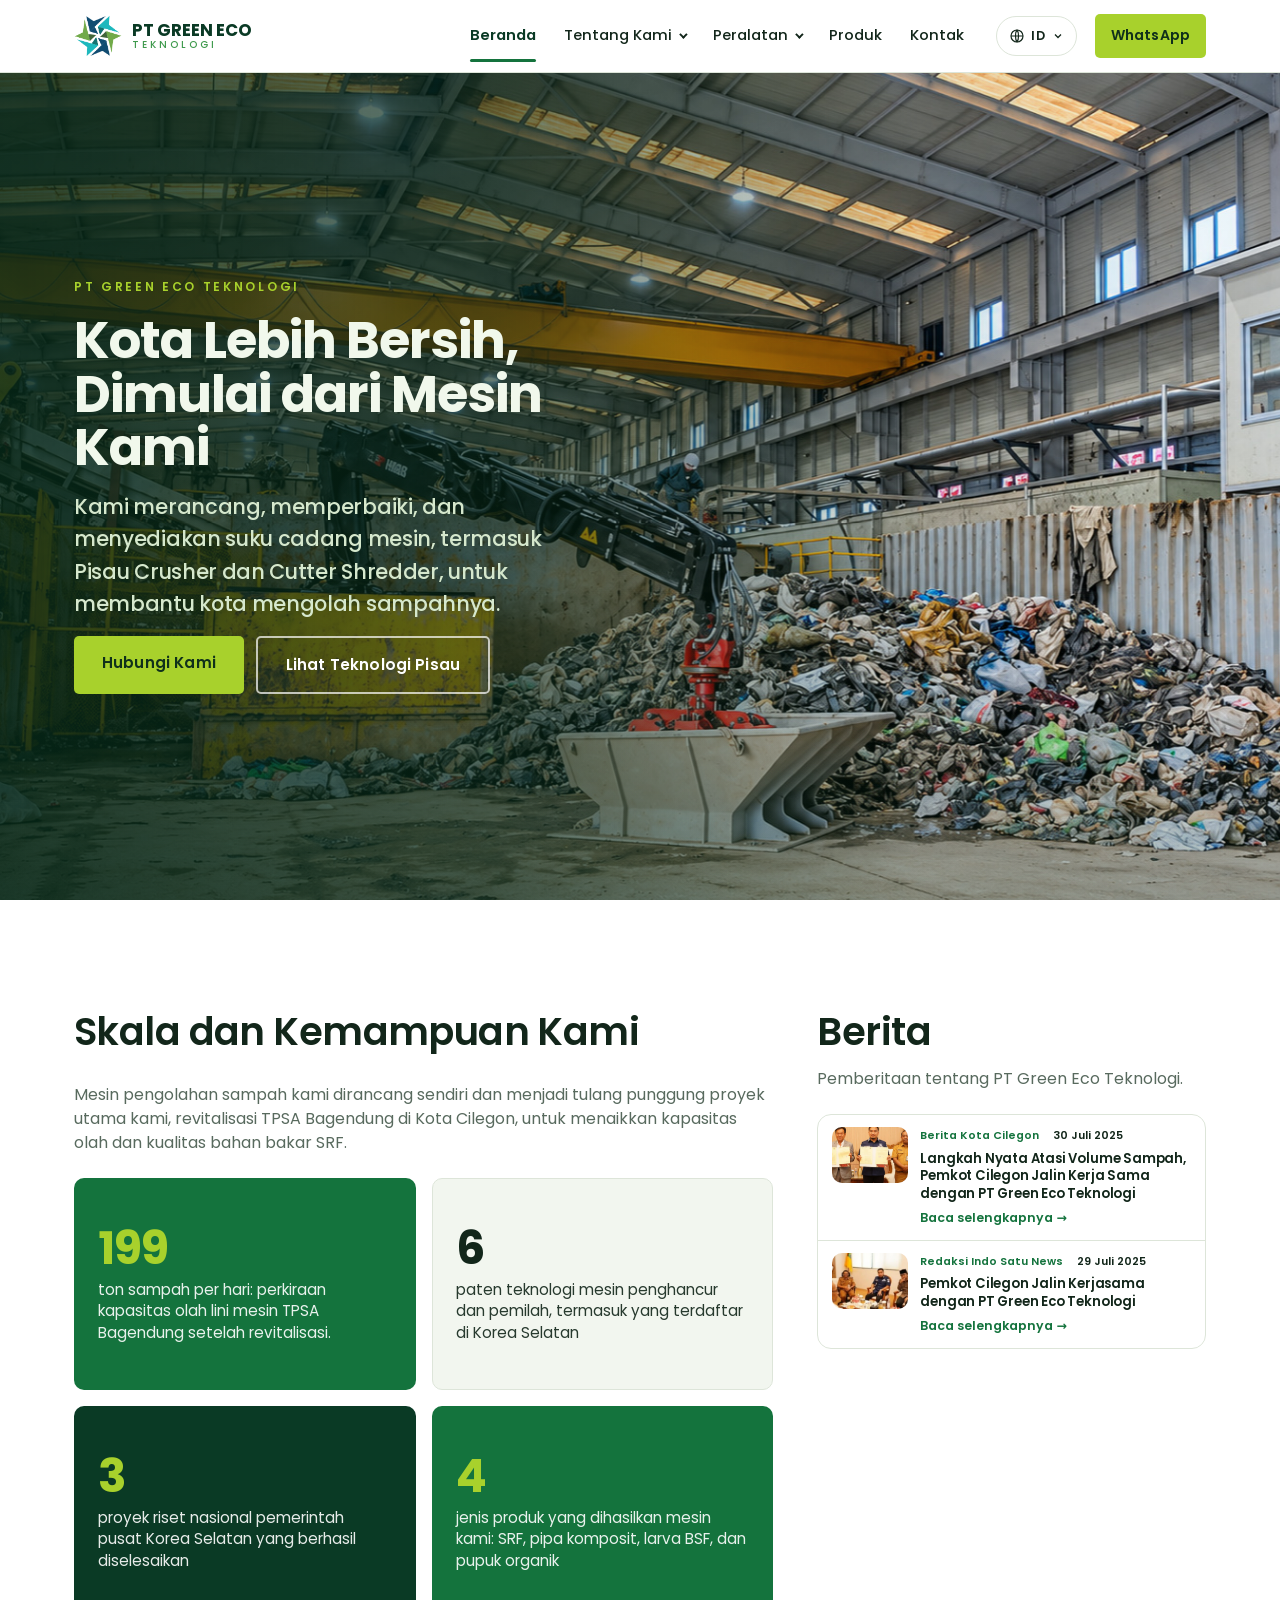
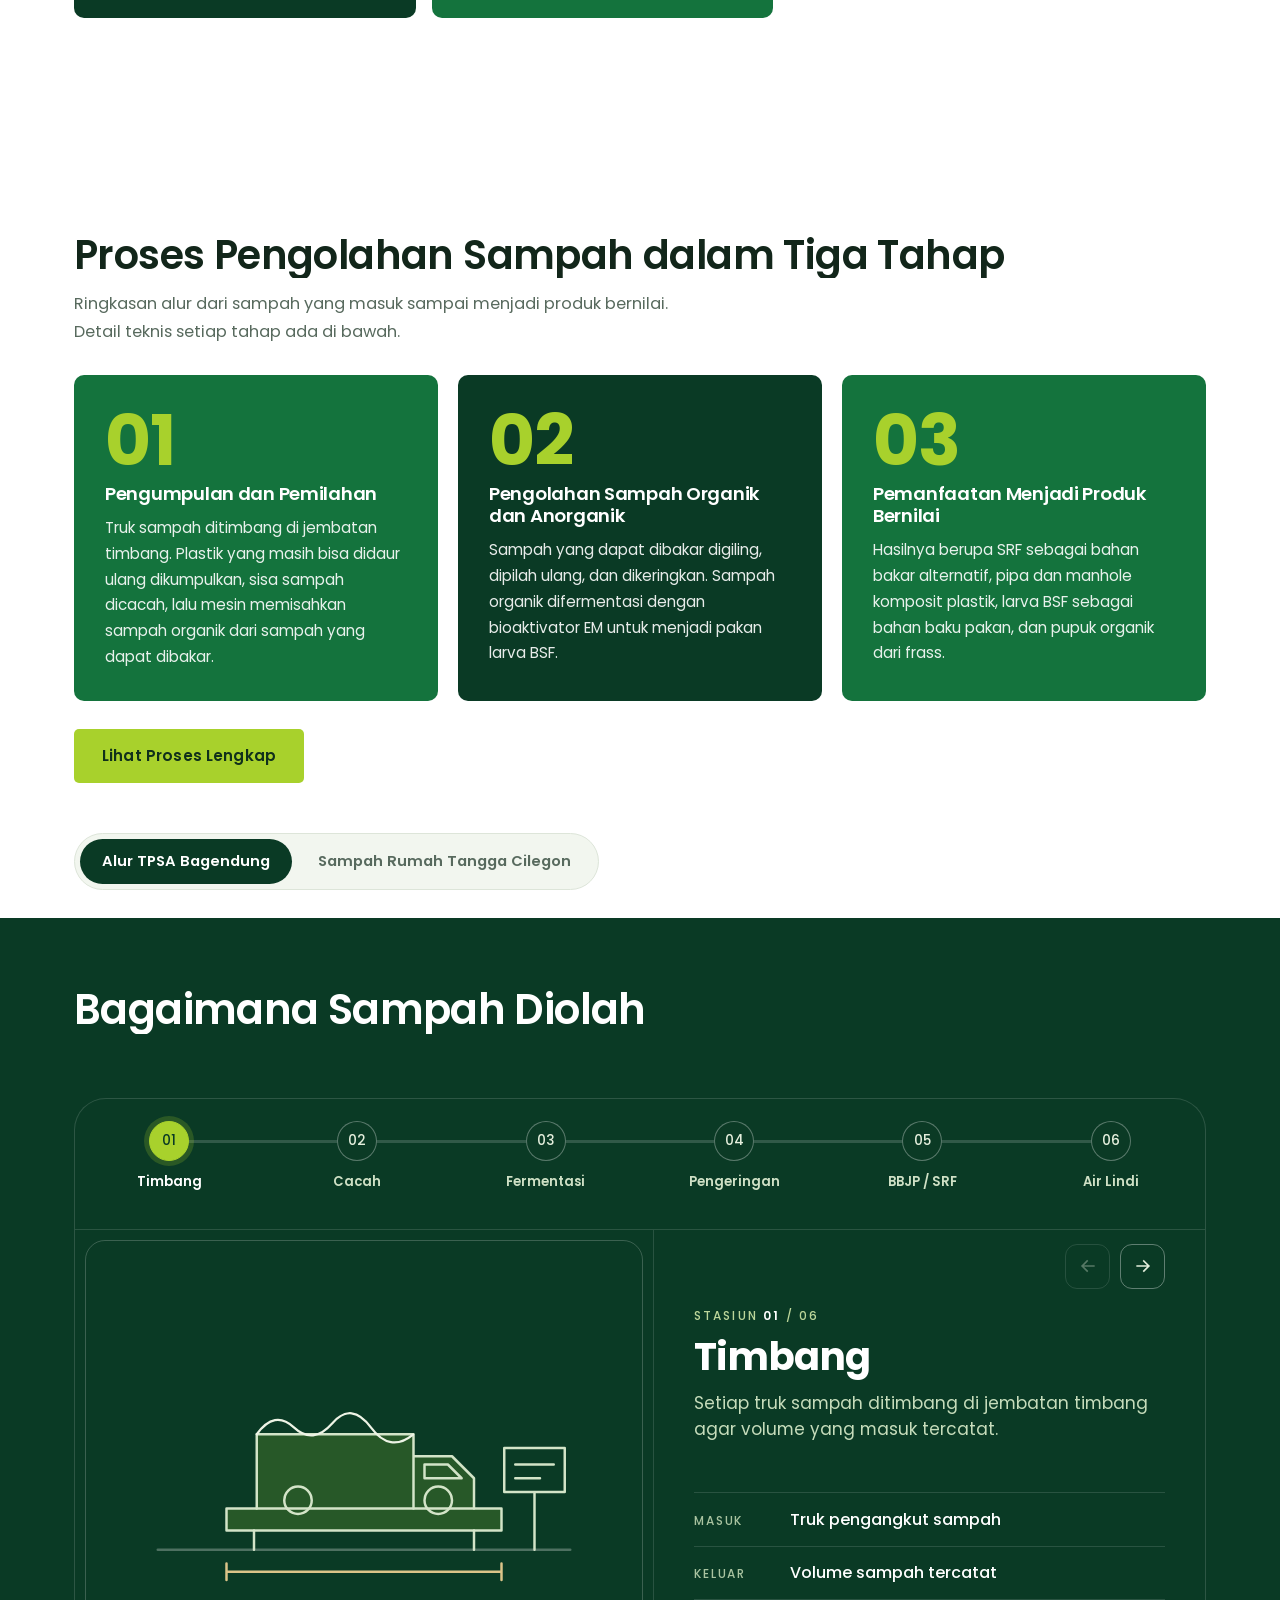
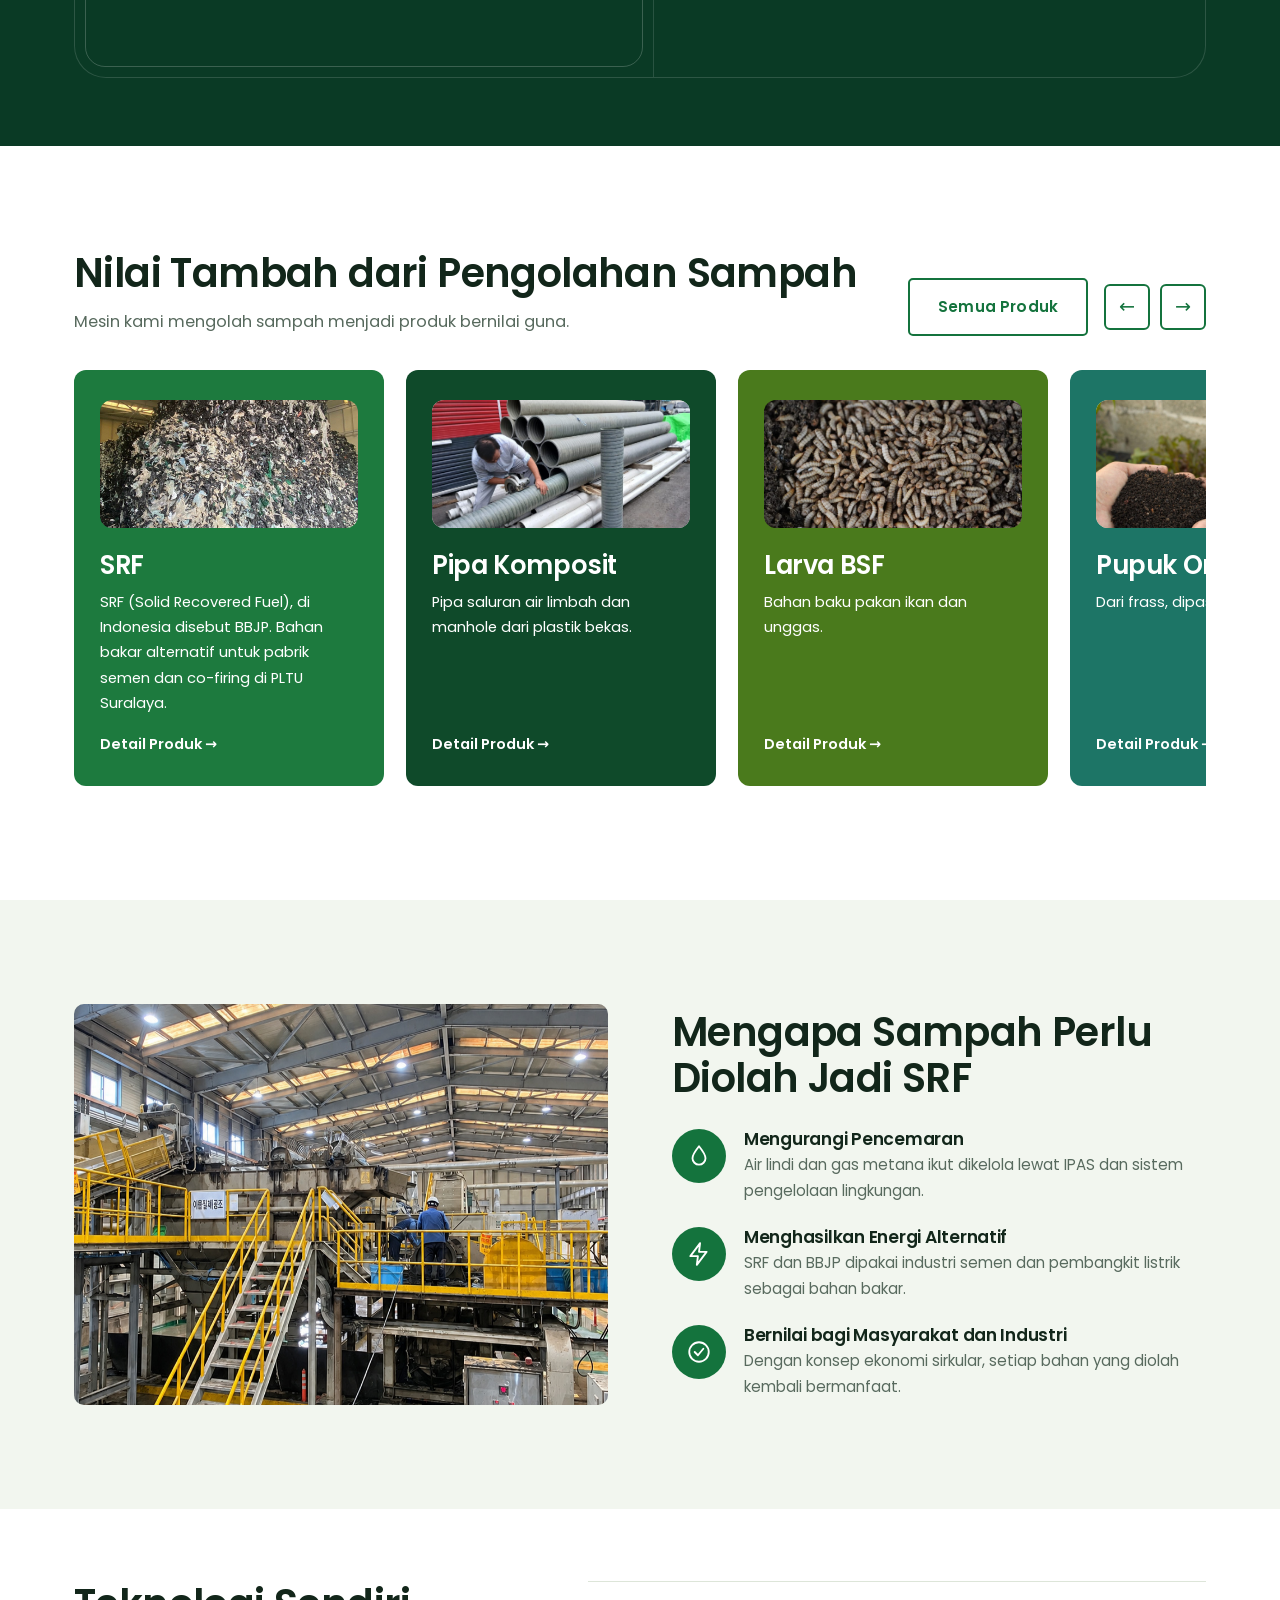
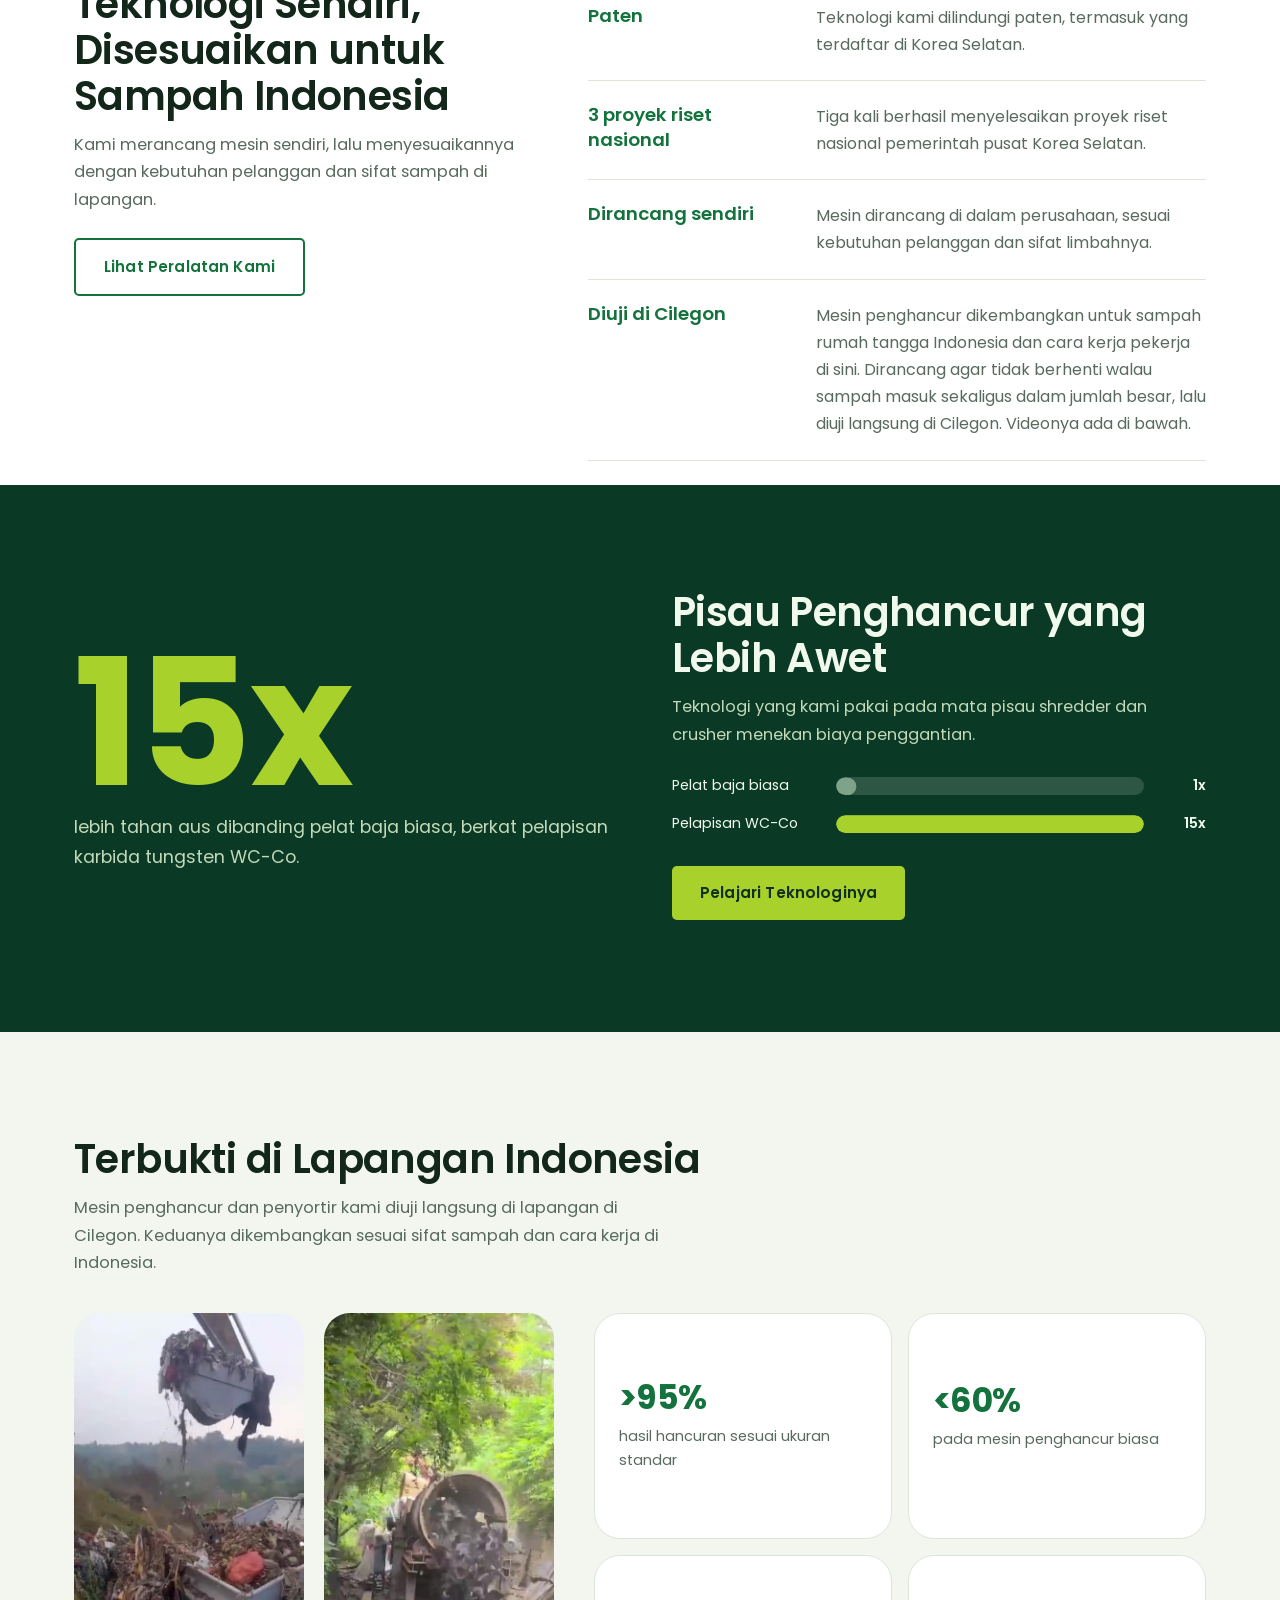
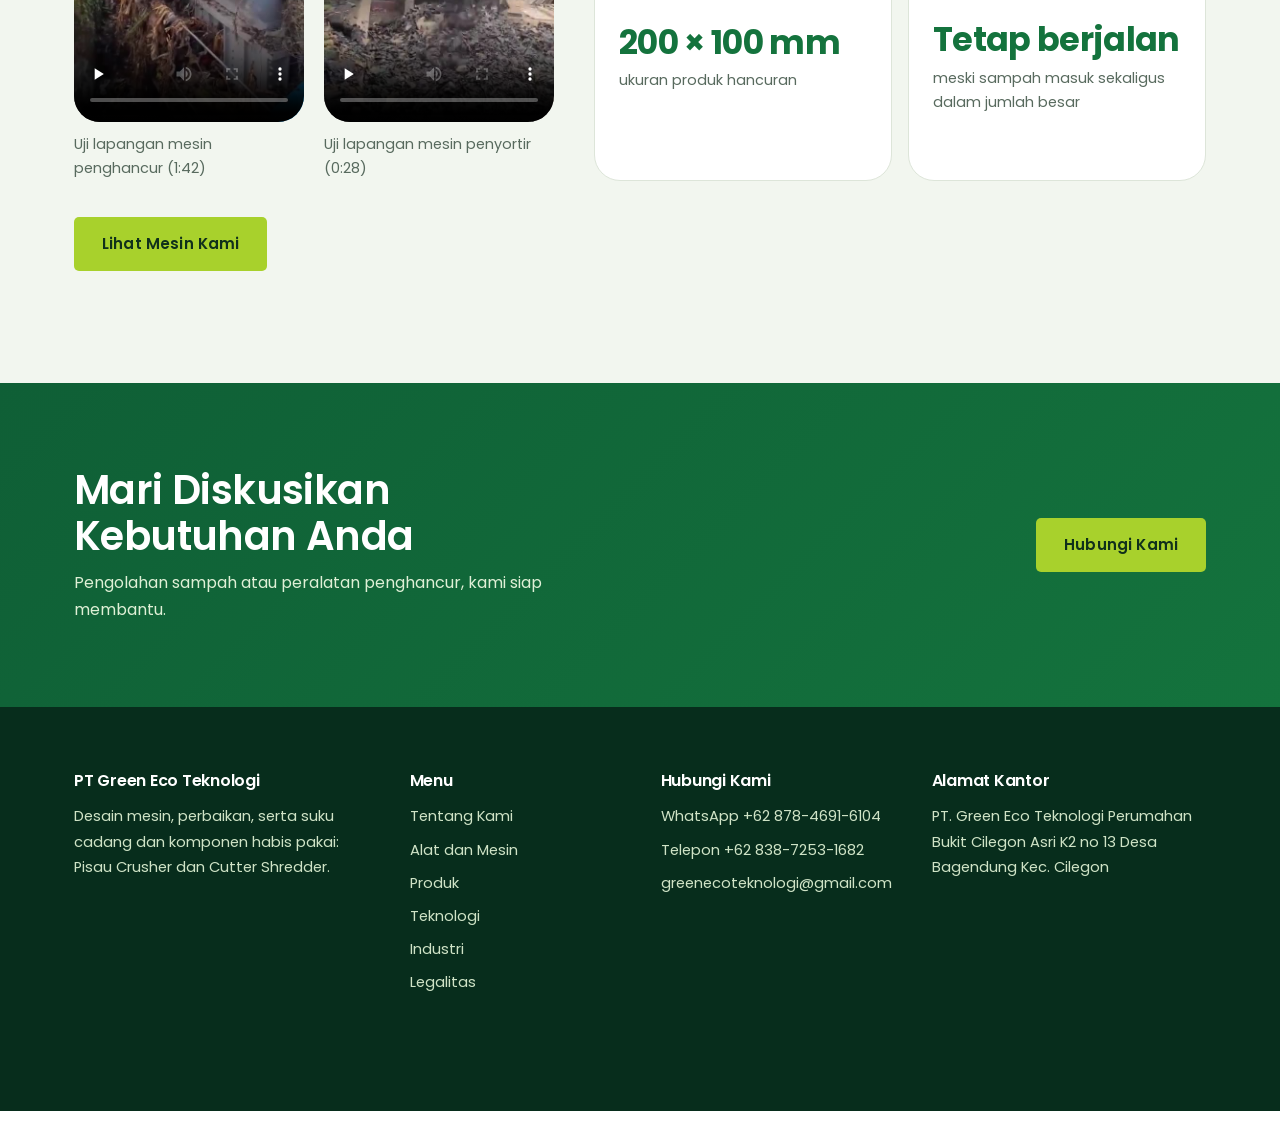
==== commit af906d21: "naikin resolusi gamar" ====
--- a/index.html
+++ b/index.html
@@ -2,9 +2,18 @@
 <html lang="id">
   <head>
     <meta charset="utf-8" />
-    <meta name="viewport" content="width=device-width, initial-scale=1, viewport-fit=cover" />
-    <title>PT Green Eco Teknologi | Desain Mesin, Perbaikan, dan Suku Cadang Crusher & Shredder</title>
-    <meta name="description" content="Desain mesin, perbaikan, serta suku cadang dan komponen habis pakai. Penggantian dan pasokan Pisau Crusher dan Cutter Shredder. Konsultasi terbuka, Cilegon." />
+    <meta
+      name="viewport"
+      content="width=device-width, initial-scale=1, viewport-fit=cover"
+    />
+    <title>
+      PT Green Eco Teknologi | Desain Mesin, Perbaikan, dan Suku Cadang Crusher
+      & Shredder
+    </title>
+    <meta
+      name="description"
+      content="Desain mesin, perbaikan, serta suku cadang dan komponen habis pakai. Penggantian dan pasokan Pisau Crusher dan Cutter Shredder. Konsultasi terbuka, Cilegon."
+    />
     <meta name="robots" content="index, follow, max-image-preview:large" />
     <meta name="theme-color" content="#0f4a2a" />
     <meta name="color-scheme" content="light" />
@@ -13,416 +22,457 @@
     <meta property="og:type" content="website" />
     <meta property="og:site_name" content="PT Green Eco Teknologi" />
     <meta property="og:locale" content="id_ID" />
-    <meta property="og:title" content="PT Green Eco Teknologi | Desain Mesin, Perbaikan, dan Suku Cadang Crusher & Shredder" />
-    <meta property="og:description" content="Desain mesin, perbaikan, serta suku cadang dan komponen habis pakai. Penggantian dan pasokan Pisau Crusher dan Cutter Shredder. Konsultasi terbuka, Cilegon." />
+    <meta
+      property="og:title"
+      content="PT Green Eco Teknologi | Desain Mesin, Perbaikan, dan Suku Cadang Crusher & Shredder"
+    />
+    <meta
+      property="og:description"
+      content="Desain mesin, perbaikan, serta suku cadang dan komponen habis pakai. Penggantian dan pasokan Pisau Crusher dan Cutter Shredder. Konsultasi terbuka, Cilegon."
+    />
     <meta property="og:url" content="https://greenecoteknologi.com/" />
     <meta property="og:image" content="https://greenecoteknologi.com/og.jpg" />
     <meta property="og:image:width" content="1200" />
     <meta property="og:image:height" content="630" />
     <meta name="twitter:card" content="summary_large_image" />
-    <meta name="twitter:title" content="PT Green Eco Teknologi | Desain Mesin, Perbaikan, dan Suku Cadang Crusher & Shredder" />
-    <meta name="twitter:description" content="Desain mesin, perbaikan, serta suku cadang dan komponen habis pakai. Penggantian dan pasokan Pisau Crusher dan Cutter Shredder. Konsultasi terbuka, Cilegon." />
+    <meta
+      name="twitter:title"
+      content="PT Green Eco Teknologi | Desain Mesin, Perbaikan, dan Suku Cadang Crusher & Shredder"
+    />
+    <meta
+      name="twitter:description"
+      content="Desain mesin, perbaikan, serta suku cadang dan komponen habis pakai. Penggantian dan pasokan Pisau Crusher dan Cutter Shredder. Konsultasi terbuka, Cilegon."
+    />
     <meta name="twitter:image" content="https://greenecoteknologi.com/og.jpg" />
     <link rel="preconnect" href="https://fonts.googleapis.com" />
     <link rel="preconnect" href="https://fonts.gstatic.com" crossorigin />
-    <link href="https://fonts.googleapis.com/css2?family=Poppins:wght@400;500;600;700&display=swap" rel="stylesheet" />
+    <link
+      href="https://fonts.googleapis.com/css2?family=Poppins:wght@400;500;600;700&display=swap"
+      rel="stylesheet"
+    />
     <link rel="preload" as="image" href="img/hero.jpg" fetchpriority="high" />
     <link rel="stylesheet" href="style.css" />
-    <script type="application/ld+json">[{"@context": "https://schema.org", "@type": "Organization", "name": "PT Green Eco Teknologi", "url": "https://greenecoteknologi.com/", "logo": "https://greenecoteknologi.com/logo.png", "email": "greenecoteknologi@gmail.com", "telephone": "+62-838-7253-1682", "description": "PT Green Eco Teknologi bergerak di bidang desain mesin, perbaikan, serta penyediaan suku cadang dan komponen habis pakai. Penggantian dan pasokan Pisau Crusher dan Cutter Shredder.", "knowsAbout": ["Desain mesin", "Perbaikan mesin", "Suku cadang dan komponen habis pakai", "Pisau Crusher", "Cutter Shredder", "Teknologi pengolahan sampah"], "address": {"@type": "PostalAddress", "streetAddress": "Perumahan Bukit Cilegon Asri K2 No. 13, Desa Bagendung", "addressLocality": "Cilegon", "addressRegion": "Banten", "addressCountry": "ID"}, "geo": {"@type": "GeoCoordinates", "latitude": -6.049113, "longitude": 106.037613}, "hasMap": "https://www.google.com/maps/search/?api=1&query=-6.049113,106.037613", "contactPoint": [{"@type": "ContactPoint", "contactType": "sales", "telephone": "+62-878-4691-6104", "availableLanguage": ["id", "en", "ko"]}]}, {"@context": "https://schema.org", "@type": "WebSite", "name": "PT Green Eco Teknologi", "url": "https://greenecoteknologi.com/", "inLanguage": "id"}]</script>
+    <script type="application/ld+json">
+      [
+        {
+          "@context": "https://schema.org",
+          "@type": "Organization",
+          "name": "PT Green Eco Teknologi",
+          "url": "https://greenecoteknologi.com/",
+          "logo": "https://greenecoteknologi.com/logo.png",
+          "email": "greenecoteknologi@gmail.com",
+          "telephone": "+62-838-7253-1682",
+          "description": "PT Green Eco Teknologi bergerak di bidang desain mesin, perbaikan, serta penyediaan suku cadang dan komponen habis pakai. Penggantian dan pasokan Pisau Crusher dan Cutter Shredder.",
+          "knowsAbout": [
+            "Desain mesin",
+            "Perbaikan mesin",
+            "Suku cadang dan komponen habis pakai",
+            "Pisau Crusher",
+            "Cutter Shredder",
+            "Teknologi pengolahan sampah"
+          ],
+          "address": {
+            "@type": "PostalAddress",
+            "streetAddress": "Perumahan Bukit Cilegon Asri K2 No. 13, Desa Bagendung",
+            "addressLocality": "Cilegon",
+            "addressRegion": "Banten",
+            "addressCountry": "ID"
+          },
+          "geo": {
+            "@type": "GeoCoordinates",
+            "latitude": -6.049113,
+            "longitude": 106.037613
+          },
+          "hasMap": "https://www.google.com/maps/search/?api=1&query=-6.049113,106.037613",
+          "contactPoint": [
+            {
+              "@type": "ContactPoint",
+              "contactType": "sales",
+              "telephone": "+62-878-4691-6104",
+              "availableLanguage": ["id", "en", "ko"]
+            }
+          ]
+        },
+        {
+          "@context": "https://schema.org",
+          "@type": "WebSite",
+          "name": "PT Green Eco Teknologi",
+          "url": "https://greenecoteknologi.com/",
+          "inLanguage": "id"
+        }
+      ]
+    </script>
   </head>
   <body data-p="beranda" data-pfx="">
     <div id="sp" aria-hidden="true"></div>
-        <svg width="0" height="0" style="position: absolute" aria-hidden="true">
-          <defs>
-            <symbol id="s-fact" viewBox="0 0 600 420">
-              <circle cx="480" cy="90" r="46" class="fd" opacity=".4" />
-              <path
-                d="M0 300Q120 230 240 290T480 270T600 290V420H0z"
-                class="fb"
-              />
-              <path d="M0 345Q150 295 300 340T600 325V420H0z" class="fa" />
-              <rect x="100" y="170" width="260" height="135" class="fd" />
-              <path
-                d="M100 170l43-42v42l43-42v42l43-42v42l43-42v42l43-42v42z"
-                class="fw"
-                opacity=".75"
-              />
-              <rect x="124" y="215" width="50" height="90" class="fb" />
-              <rect x="196" y="210" width="134" height="36" rx="4" class="fc" />
-              <rect x="206" y="262" width="114" height="14" class="fk" />
-              <rect x="378" y="100" width="34" height="205" class="fd" />
-              <rect x="374" y="94" width="42" height="12" class="fk" />
-              <g class="fw">
-                <circle class="puff" cx="395" cy="80" r="14" />
-                <circle class="puff" cx="403" cy="80" r="12" />
-                <circle class="puff" cx="389" cy="80" r="10" />
-              </g>
-              <path d="M360 290l125-72" stroke="#0b2e1a" stroke-width="10" />
-              <rect
-                x="400"
-                y="236"
-                width="16"
-                height="12"
-                class="fc"
-                transform="rotate(-30 408 242)"
-              />
-              <rect
-                x="442"
-                y="212"
-                width="16"
-                height="12"
-                class="fc"
-                transform="rotate(-30 450 218)"
-              />
-              <rect x="452" y="322" width="110" height="40" rx="5" class="fw" />
-              <rect x="522" y="304" width="40" height="30" rx="4" class="fc" />
-              <circle cx="474" cy="366" r="12" class="fk" />
-              <circle cx="542" cy="366" r="12" class="fk" />
-              <rect x="62" y="300" width="8" height="42" class="fk" />
-              <circle cx="66" cy="286" r="26" class="fb" />
-              <rect x="560" y="268" width="8" height="34" class="fk" />
-              <circle cx="564" cy="254" r="20" class="fb" />
-            </symbol>
-            <symbol id="s-truck" viewBox="0 0 480 400">
-              <circle cx="380" cy="80" r="40" class="fd" opacity=".6" />
-              <path d="M0 300Q140 240 260 290T480 270V400H0z" class="fb" />
-              <path d="M0 340Q200 300 480 335V400H0z" class="fa" />
-              <path
-                d="M40 322l32-62 26 24 32-50 30 42 26-18 32 64z"
-                class="fd"
-                opacity=".8"
-              />
-              <rect x="290" y="250" width="140" height="66" rx="6" class="fa" />
-              <rect x="408" y="270" width="52" height="46" rx="6" class="fc" />
-              <rect x="300" y="226" width="34" height="26" rx="4" class="fb" />
-              <rect x="344" y="214" width="40" height="38" rx="4" class="fc" />
-              <circle cx="326" cy="320" r="15" class="fk" />
-              <circle cx="430" cy="320" r="15" class="fk" />
-            </symbol>
-            <symbol id="s-shred" viewBox="0 0 400 300">
-              <rect
-                x="0"
-                y="262"
-                width="400"
-                height="38"
-                class="fk"
-                opacity=".25"
-              />
-              <path d="M108 36h184l-42 84H150z" class="fb" />
-              <rect x="118" y="120" width="164" height="96" rx="6" class="fa" />
-              <circle cx="164" cy="168" r="32" class="fd" />
-              <circle cx="236" cy="168" r="32" class="fd" />
-              <g class="fc">
-                <rect x="158" y="128" width="12" height="14" />
-                <rect x="230" y="128" width="12" height="14" />
-                <rect x="158" y="194" width="12" height="14" />
-                <rect x="230" y="194" width="12" height="14" />
-                <rect x="132" y="162" width="14" height="12" />
-                <rect x="254" y="162" width="14" height="12" />
-              </g>
-              <rect x="296" y="150" width="62" height="54" rx="8" class="fy" />
-              <rect x="104" y="216" width="192" height="30" class="fk" />
-              <rect x="120" y="246" width="12" height="30" class="fk" />
-              <rect x="268" y="246" width="12" height="30" class="fk" />
-              <path d="M12 250l92-28v20l-92 28z" class="fb" />
-              <g class="fc">
-                <circle cx="40" cy="242" r="7" />
-                <circle cx="66" cy="234" r="7" />
-              </g>
-            </symbol>
-            <symbol id="s-dryer" viewBox="0 0 400 300">
-              <rect
-                x="0"
-                y="268"
-                width="400"
-                height="32"
-                class="fk"
-                opacity=".25"
-              />
-              <g transform="rotate(-6 200 150)">
-                <rect
-                  x="70"
-                  y="100"
-                  width="270"
-                  height="96"
-                  rx="48"
-                  class="fa"
-                />
-                <rect x="110" y="100" width="14" height="96" class="fc" />
-                <rect x="250" y="100" width="14" height="96" class="fc" />
-                <rect
-                  x="70"
-                  y="100"
-                  width="270"
-                  height="20"
-                  rx="10"
-                  class="fb"
-                  opacity=".6"
-                />
-              </g>
-              <path d="M120 196l-20 76h40zM280 188l-20 84h40z" class="fk" />
-              <rect x="14" y="140" width="52" height="70" rx="8" class="fb" />
-              <circle cx="40" cy="175" r="12" class="fy" />
-              <g
-                fill="none"
-                stroke="var(--c)"
-                stroke-width="5"
-                stroke-linecap="round"
-              >
-                <path d="M172 70q10-14 0-28q-10-14 0-28" />
-                <path d="M212 62q10-14 0-28q-10-14 0-28" />
-                <path d="M252 56q10-14 0-28" />
-              </g>
-            </symbol>
-            <symbol id="s-pile" viewBox="0 0 400 300">
-              <rect
-                x="0"
-                y="240"
-                width="400"
-                height="60"
-                class="fk"
-                opacity=".3"
-              />
-              <path d="M10 250Q80 120 190 250z" class="fa" />
-              <path d="M120 250Q210 90 320 250z" class="fb" />
-              <path d="M240 250Q310 140 395 250z" class="fa" />
-              <g
-                fill="none"
-                stroke="var(--d)"
-                stroke-width="5"
-                stroke-linecap="round"
-                opacity=".85"
-              >
-                <path d="M150 120q-10-14 0-28t0-28" />
-                <path d="M220 90q-10-14 0-28t0-28" />
-                <path d="M300 130q-10-14 0-28" />
-              </g>
-              <g class="fc">
-                <circle cx="90" cy="215" r="6" />
-                <circle cx="200" cy="190" r="6" />
-                <circle cx="270" cy="220" r="6" />
-                <circle cx="330" cy="225" r="5" />
-              </g>
-            </symbol>
-            <symbol id="s-scale" viewBox="0 0 400 300">
-              <rect
-                x="0"
-                y="262"
-                width="400"
-                height="38"
-                class="fk"
-                opacity=".25"
-              />
-              <rect x="30" y="232" width="260" height="30" rx="4" class="fk" />
-              <rect x="50" y="170" width="150" height="62" rx="6" class="fw" />
-              <rect x="200" y="186" width="56" height="46" rx="6" class="fc" />
-              <circle cx="90" cy="236" r="14" class="fa" />
-              <circle cx="228" cy="236" r="14" class="fa" />
-              <rect x="310" y="80" width="64" height="182" rx="8" class="fa" />
-              <rect x="320" y="94" width="44" height="30" rx="4" class="fc" />
-              <rect x="322" y="140" width="40" height="6" class="fd" />
-              <rect x="322" y="154" width="28" height="6" class="fd" />
-              <path d="M60 150l14-20h50l14 20z" class="fb" opacity=".0" />
-            </symbol>
-            <symbol id="s-tank" viewBox="0 0 400 300">
-              <rect
-                x="0"
-                y="258"
-                width="400"
-                height="42"
-                class="fk"
-                opacity=".25"
-              />
-              <rect x="40" y="110" width="130" height="150" class="fa" />
-              <ellipse cx="105" cy="110" rx="65" ry="18" class="fb" />
-              <rect x="210" y="70" width="150" height="190" class="fa" />
-              <ellipse cx="285" cy="70" rx="75" ry="20" class="fb" />
-              <g class="fc" opacity=".9">
-                <rect x="40" y="196" width="130" height="64" />
-                <rect x="210" y="190" width="150" height="70" />
-              </g>
-              <path
-                d="M170 140h40M105 92V60h120V50"
-                fill="none"
-                stroke="#0b2e1a"
-                stroke-width="8"
-              />
-              <g class="fd" opacity=".7">
-                <rect x="62" y="130" width="10" height="50" rx="5" />
-                <rect x="232" y="100" width="10" height="60" rx="5" />
-              </g>
-            </symbol>
-          </defs>
-        </svg>
+    <svg width="0" height="0" style="position: absolute" aria-hidden="true">
+      <defs>
+        <symbol id="s-fact" viewBox="0 0 600 420">
+          <circle cx="480" cy="90" r="46" class="fd" opacity=".4" />
+          <path d="M0 300Q120 230 240 290T480 270T600 290V420H0z" class="fb" />
+          <path d="M0 345Q150 295 300 340T600 325V420H0z" class="fa" />
+          <rect x="100" y="170" width="260" height="135" class="fd" />
+          <path
+            d="M100 170l43-42v42l43-42v42l43-42v42l43-42v42l43-42v42z"
+            class="fw"
+            opacity=".75"
+          />
+          <rect x="124" y="215" width="50" height="90" class="fb" />
+          <rect x="196" y="210" width="134" height="36" rx="4" class="fc" />
+          <rect x="206" y="262" width="114" height="14" class="fk" />
+          <rect x="378" y="100" width="34" height="205" class="fd" />
+          <rect x="374" y="94" width="42" height="12" class="fk" />
+          <g class="fw">
+            <circle class="puff" cx="395" cy="80" r="14" />
+            <circle class="puff" cx="403" cy="80" r="12" />
+            <circle class="puff" cx="389" cy="80" r="10" />
+          </g>
+          <path d="M360 290l125-72" stroke="#0b2e1a" stroke-width="10" />
+          <rect
+            x="400"
+            y="236"
+            width="16"
+            height="12"
+            class="fc"
+            transform="rotate(-30 408 242)"
+          />
+          <rect
+            x="442"
+            y="212"
+            width="16"
+            height="12"
+            class="fc"
+            transform="rotate(-30 450 218)"
+          />
+          <rect x="452" y="322" width="110" height="40" rx="5" class="fw" />
+          <rect x="522" y="304" width="40" height="30" rx="4" class="fc" />
+          <circle cx="474" cy="366" r="12" class="fk" />
+          <circle cx="542" cy="366" r="12" class="fk" />
+          <rect x="62" y="300" width="8" height="42" class="fk" />
+          <circle cx="66" cy="286" r="26" class="fb" />
+          <rect x="560" y="268" width="8" height="34" class="fk" />
+          <circle cx="564" cy="254" r="20" class="fb" />
+        </symbol>
+        <symbol id="s-truck" viewBox="0 0 480 400">
+          <circle cx="380" cy="80" r="40" class="fd" opacity=".6" />
+          <path d="M0 300Q140 240 260 290T480 270V400H0z" class="fb" />
+          <path d="M0 340Q200 300 480 335V400H0z" class="fa" />
+          <path
+            d="M40 322l32-62 26 24 32-50 30 42 26-18 32 64z"
+            class="fd"
+            opacity=".8"
+          />
+          <rect x="290" y="250" width="140" height="66" rx="6" class="fa" />
+          <rect x="408" y="270" width="52" height="46" rx="6" class="fc" />
+          <rect x="300" y="226" width="34" height="26" rx="4" class="fb" />
+          <rect x="344" y="214" width="40" height="38" rx="4" class="fc" />
+          <circle cx="326" cy="320" r="15" class="fk" />
+          <circle cx="430" cy="320" r="15" class="fk" />
+        </symbol>
+        <symbol id="s-shred" viewBox="0 0 400 300">
+          <rect
+            x="0"
+            y="262"
+            width="400"
+            height="38"
+            class="fk"
+            opacity=".25"
+          />
+          <path d="M108 36h184l-42 84H150z" class="fb" />
+          <rect x="118" y="120" width="164" height="96" rx="6" class="fa" />
+          <circle cx="164" cy="168" r="32" class="fd" />
+          <circle cx="236" cy="168" r="32" class="fd" />
+          <g class="fc">
+            <rect x="158" y="128" width="12" height="14" />
+            <rect x="230" y="128" width="12" height="14" />
+            <rect x="158" y="194" width="12" height="14" />
+            <rect x="230" y="194" width="12" height="14" />
+            <rect x="132" y="162" width="14" height="12" />
+            <rect x="254" y="162" width="14" height="12" />
+          </g>
+          <rect x="296" y="150" width="62" height="54" rx="8" class="fy" />
+          <rect x="104" y="216" width="192" height="30" class="fk" />
+          <rect x="120" y="246" width="12" height="30" class="fk" />
+          <rect x="268" y="246" width="12" height="30" class="fk" />
+          <path d="M12 250l92-28v20l-92 28z" class="fb" />
+          <g class="fc">
+            <circle cx="40" cy="242" r="7" />
+            <circle cx="66" cy="234" r="7" />
+          </g>
+        </symbol>
+        <symbol id="s-dryer" viewBox="0 0 400 300">
+          <rect
+            x="0"
+            y="268"
+            width="400"
+            height="32"
+            class="fk"
+            opacity=".25"
+          />
+          <g transform="rotate(-6 200 150)">
+            <rect x="70" y="100" width="270" height="96" rx="48" class="fa" />
+            <rect x="110" y="100" width="14" height="96" class="fc" />
+            <rect x="250" y="100" width="14" height="96" class="fc" />
+            <rect
+              x="70"
+              y="100"
+              width="270"
+              height="20"
+              rx="10"
+              class="fb"
+              opacity=".6"
+            />
+          </g>
+          <path d="M120 196l-20 76h40zM280 188l-20 84h40z" class="fk" />
+          <rect x="14" y="140" width="52" height="70" rx="8" class="fb" />
+          <circle cx="40" cy="175" r="12" class="fy" />
+          <g
+            fill="none"
+            stroke="var(--c)"
+            stroke-width="5"
+            stroke-linecap="round"
+          >
+            <path d="M172 70q10-14 0-28q-10-14 0-28" />
+            <path d="M212 62q10-14 0-28q-10-14 0-28" />
+            <path d="M252 56q10-14 0-28" />
+          </g>
+        </symbol>
+        <symbol id="s-pile" viewBox="0 0 400 300">
+          <rect x="0" y="240" width="400" height="60" class="fk" opacity=".3" />
+          <path d="M10 250Q80 120 190 250z" class="fa" />
+          <path d="M120 250Q210 90 320 250z" class="fb" />
+          <path d="M240 250Q310 140 395 250z" class="fa" />
+          <g
+            fill="none"
+            stroke="var(--d)"
+            stroke-width="5"
+            stroke-linecap="round"
+            opacity=".85"
+          >
+            <path d="M150 120q-10-14 0-28t0-28" />
+            <path d="M220 90q-10-14 0-28t0-28" />
+            <path d="M300 130q-10-14 0-28" />
+          </g>
+          <g class="fc">
+            <circle cx="90" cy="215" r="6" />
+            <circle cx="200" cy="190" r="6" />
+            <circle cx="270" cy="220" r="6" />
+            <circle cx="330" cy="225" r="5" />
+          </g>
+        </symbol>
+        <symbol id="s-scale" viewBox="0 0 400 300">
+          <rect
+            x="0"
+            y="262"
+            width="400"
+            height="38"
+            class="fk"
+            opacity=".25"
+          />
+          <rect x="30" y="232" width="260" height="30" rx="4" class="fk" />
+          <rect x="50" y="170" width="150" height="62" rx="6" class="fw" />
+          <rect x="200" y="186" width="56" height="46" rx="6" class="fc" />
+          <circle cx="90" cy="236" r="14" class="fa" />
+          <circle cx="228" cy="236" r="14" class="fa" />
+          <rect x="310" y="80" width="64" height="182" rx="8" class="fa" />
+          <rect x="320" y="94" width="44" height="30" rx="4" class="fc" />
+          <rect x="322" y="140" width="40" height="6" class="fd" />
+          <rect x="322" y="154" width="28" height="6" class="fd" />
+          <path d="M60 150l14-20h50l14 20z" class="fb" opacity=".0" />
+        </symbol>
+        <symbol id="s-tank" viewBox="0 0 400 300">
+          <rect
+            x="0"
+            y="258"
+            width="400"
+            height="42"
+            class="fk"
+            opacity=".25"
+          />
+          <rect x="40" y="110" width="130" height="150" class="fa" />
+          <ellipse cx="105" cy="110" rx="65" ry="18" class="fb" />
+          <rect x="210" y="70" width="150" height="190" class="fa" />
+          <ellipse cx="285" cy="70" rx="75" ry="20" class="fb" />
+          <g class="fc" opacity=".9">
+            <rect x="40" y="196" width="130" height="64" />
+            <rect x="210" y="190" width="150" height="70" />
+          </g>
+          <path
+            d="M170 140h40M105 92V60h120V50"
+            fill="none"
+            stroke="#0b2e1a"
+            stroke-width="8"
+          />
+          <g class="fd" opacity=".7">
+            <rect x="62" y="130" width="10" height="50" rx="5" />
+            <rect x="232" y="100" width="10" height="60" rx="5" />
+          </g>
+        </symbol>
+      </defs>
+    </svg>
 
-        <div class="topbar">
-          <div class="wrap">
-            <span></span>
-            <span
-              ><a href="tel:+6283872531682">+62 838-7253-1682</a
-              ><span class="sep">|</span
-              ><a href="mailto:greenecoteknologi@gmail.com"
-                >greenecoteknologi@gmail.com</a
-              ></span
-            >
-          </div>
-        </div>
-        <header>
-          <div class="wrap bar">
-            <a
-              class="brand"
-              data-k="beranda" href="./"
-              aria-label="PT Green Eco Teknologi, beranda"
-            >
-              <img
-                class="brand-logo"
-                src="logo.png"
-                width="48"
-                height="42"
-                alt=""
-                aria-hidden="true"
-              />
-              <span>PT GREEN ECO<small>TEKNOLOGI</small></span>
-            </a>
-            <button id="burger" aria-label="Buka menu" aria-expanded="false">
-              <svg
-                width="20"
-                height="20"
-                viewBox="0 0 24 24"
-                fill="none"
-                stroke="currentColor"
-                stroke-width="2"
-              >
-                <path d="M3 7h18M3 12h18M3 17h18" />
-              </svg>
-            </button>
-            <nav id="nav" aria-label="Menu utama">
-              <ul>
-                <li><a data-k="beranda" href="./">Beranda</a></li>
-                <li class="dd">
-                  <button aria-haspopup="true">Tentang Kami</button>
-                  <ul class="sub">
-                    <li><a data-k="tentang" href="tentang/">Perusahaan</a></li>
-                    <li><a data-k="legalitas" href="legalitas/">Legalitas dan Sertifikasi</a></li>
-                  </ul>
-                </li>
-                <li class="dd">
-                  <button aria-haspopup="true">Peralatan</button>
-                  <ul class="sub">
-                    <li><a data-k="alat" href="alat/">Alat dan Mesin</a></li>
-                    <li><a data-k="teknologi" href="teknologi/">Teknologi</a></li>
-                    <li><a data-k="industri" href="industri/">Industri</a></li>
-                  </ul>
-                </li>
-                <li><a data-k="produk" href="produk/">Produk</a></li>
-                <li><a data-k="kontak" href="kontak/">Kontak</a></li>
-              </ul>
-            </nav>
-            <div class="lang">
-              <button
-                type="button"
-                class="lg-cur"
-                aria-haspopup="true"
-                aria-expanded="false"
-                aria-label="Language"
-              >
-                <svg
-                  width="16"
-                  height="16"
-                  viewBox="0 0 24 24"
-                  fill="none"
-                  stroke="currentColor"
-                  stroke-width="1.8"
-                  aria-hidden="true"
-                >
-                  <circle cx="12" cy="12" r="9" />
-                  <path
-                    d="M3 12h18M12 3c3 3.2 3 14.8 0 18M12 3c-3 3.2-3 14.8 0 18"
-                  /></svg
-                ><span id="lgc">ID</span
-                ><svg
-                  class="cv"
-                  width="12"
-                  height="12"
-                  viewBox="0 0 24 24"
-                  fill="none"
-                  stroke="currentColor"
-                  stroke-width="2.5"
-                  aria-hidden="true"
-                >
-                  <path d="M6 9l6 6 6-6" />
-                </svg>
-              </button>
-              <ul class="lg-menu" role="list">
+    <div class="topbar">
+      <div class="wrap">
+        <span></span>
+        <span
+          ><a href="tel:+6283872531682">+62 838-7253-1682</a
+          ><span class="sep">|</span
+          ><a href="mailto:greenecoteknologi@gmail.com"
+            >greenecoteknologi@gmail.com</a
+          ></span
+        >
+      </div>
+    </div>
+    <header>
+      <div class="wrap bar">
+        <a
+          class="brand"
+          data-k="beranda"
+          href="./"
+          aria-label="PT Green Eco Teknologi, beranda"
+        >
+          <img
+            class="brand-logo"
+            src="logo.png"
+            width="48"
+            height="42"
+            alt=""
+            aria-hidden="true"
+          />
+          <span>PT GREEN ECO<small>TEKNOLOGI</small></span>
+        </a>
+        <button id="burger" aria-label="Buka menu" aria-expanded="false">
+          <svg
+            width="20"
+            height="20"
+            viewBox="0 0 24 24"
+            fill="none"
+            stroke="currentColor"
+            stroke-width="2"
+          >
+            <path d="M3 7h18M3 12h18M3 17h18" />
+          </svg>
+        </button>
+        <nav id="nav" aria-label="Menu utama">
+          <ul>
+            <li><a data-k="beranda" href="./">Beranda</a></li>
+            <li class="dd">
+              <button aria-haspopup="true">Tentang Kami</button>
+              <ul class="sub">
+                <li><a data-k="tentang" href="tentang/">Perusahaan</a></li>
                 <li>
-                  <button
-                    type="button"
-                    data-l="id"
-                    lang="id"
-                    aria-pressed="true"
+                  <a data-k="legalitas" href="legalitas/"
+                    >Legalitas dan Sertifikasi</a
                   >
-                    Bahasa Indonesia <small>ID</small>
-                  </button>
-                </li>
-                <li>
-                  <button
-                    type="button"
-                    data-l="en"
-                    lang="en"
-                    aria-pressed="false"
-                  >
-                    English <small>EN</small>
-                  </button>
-                </li>
-                <li>
-                  <button
-                    type="button"
-                    data-l="ko"
-                    lang="ko"
-                    aria-pressed="false"
-                  >
-                    한국어 <small>KO</small>
-                  </button>
                 </li>
               </ul>
+            </li>
+            <li class="dd">
+              <button aria-haspopup="true">Peralatan</button>
+              <ul class="sub">
+                <li><a data-k="alat" href="alat/">Alat dan Mesin</a></li>
+                <li><a data-k="teknologi" href="teknologi/">Teknologi</a></li>
+                <li><a data-k="industri" href="industri/">Industri</a></li>
+              </ul>
+            </li>
+            <li><a data-k="produk" href="produk/">Produk</a></li>
+            <li><a data-k="kontak" href="kontak/">Kontak</a></li>
+          </ul>
+        </nav>
+        <div class="lang">
+          <button
+            type="button"
+            class="lg-cur"
+            aria-haspopup="true"
+            aria-expanded="false"
+            aria-label="Language"
+          >
+            <svg
+              width="16"
+              height="16"
+              viewBox="0 0 24 24"
+              fill="none"
+              stroke="currentColor"
+              stroke-width="1.8"
+              aria-hidden="true"
+            >
+              <circle cx="12" cy="12" r="9" />
+              <path
+                d="M3 12h18M12 3c3 3.2 3 14.8 0 18M12 3c-3 3.2-3 14.8 0 18"
+              /></svg
+            ><span id="lgc">ID</span
+            ><svg
+              class="cv"
+              width="12"
+              height="12"
+              viewBox="0 0 24 24"
+              fill="none"
+              stroke="currentColor"
+              stroke-width="2.5"
+              aria-hidden="true"
+            >
+              <path d="M6 9l6 6 6-6" />
+            </svg>
+          </button>
+          <ul class="lg-menu" role="list">
+            <li>
+              <button type="button" data-l="id" lang="id" aria-pressed="true">
+                Bahasa Indonesia <small>ID</small>
+              </button>
+            </li>
+            <li>
+              <button type="button" data-l="en" lang="en" aria-pressed="false">
+                English <small>EN</small>
+              </button>
+            </li>
+            <li>
+              <button type="button" data-l="ko" lang="ko" aria-pressed="false">
+                한국어 <small>KO</small>
+              </button>
+            </li>
+          </ul>
+        </div>
+        <a class="btn wa" href="https://wa.me/6287846916104">WhatsApp</a>
+      </div>
+    </header>
+
+    <main id="main" tabindex="-1">
+      <!-- BERANDA -->
+      <div class="page on" data-p="beranda">
+        <section class="hero">
+          <div class="wrap">
+            <div>
+              <h1>Kota Lebih Bersih, Dimulai dari Mesin Kami</h1>
+              <h2>
+                Kami merancang, memperbaiki, dan menyediakan suku cadang mesin,
+                termasuk Pisau Crusher dan Cutter Shredder, untuk membantu kota
+                mengolah sampahnya.
+              </h2>
+              <div class="cta">
+                <a class="btn" data-k="kontak" href="kontak/">Hubungi Kami</a
+                ><a class="btn wl" data-k="teknologi" href="teknologi/"
+                  >Lihat Teknologi Pisau</a
+                >
+              </div>
             </div>
-            <a class="btn wa" href="https://wa.me/6287846916104">WhatsApp</a>
+            <div class="hv">
+              <div class="frame hf">
+                <img
+                  class="ph"
+                  data-i="hero"
+                  src="img/hero.jpg"
+                  alt="Fasilitas pengolahan sampah dengan crane grapple dan konveyor"
+                  fetchpriority="high"
+                />
+              </div>
+            </div>
           </div>
-        </header>
+        </section>
 
-        
-    <main id="main" tabindex="-1">
-<!-- BERANDA -->
-          <div class="page on" data-p="beranda">
-            <section class="hero">
-              <div class="wrap">
-                <div>
-                  <h1>Kota Lebih Bersih, Dimulai dari Mesin Kami</h1>
-                  <h2>
-                    Kami merancang, memperbaiki, dan menyediakan suku cadang mesin, termasuk Pisau Crusher dan Cutter Shredder, untuk membantu kota mengolah sampahnya.
-                  </h2>
-                  <div class="cta">
-                    <a class="btn" data-k="kontak" href="kontak/">Hubungi Kami</a
-                    ><a class="btn wl" data-k="teknologi" href="teknologi/"
-                      >Lihat Teknologi Pisau</a
-                    >
-                  </div>
-                </div>
-                <div class="hv">
-                  <div class="frame hf">
-                    <img
-                      class="ph"
-                      data-i="hero" src="img/hero.jpg"
-                      alt="Fasilitas pengolahan sampah dengan crane grapple dan konveyor"
-                      fetchpriority="high"
-                    />
-                  </div>
-                </div>
-              </div>
-            </section>
-
-            <section style="padding-bottom: 40px">
-              <div class="wrap"><div class="sk-grid"><div class="sk-left">
+        <section style="padding-bottom: 40px">
+          <div class="wrap">
+            <div class="sk-grid">
+              <div class="sk-left">
                 <div class="split">
                   <div class="rv">
                     <h2>Skala dan Kemampuan Kami</h2>
@@ -438,7 +488,8 @@
                   <div class="tile g span2 rv">
                     <div class="n"><span data-count="200">200</span></div>
                     <p style="font-size: 1.1rem">
-                      ton sampah per hari: perkiraan kapasitas olah lini mesin TPSA Bagendung setelah revitalisasi.
+                      ton sampah per hari: perkiraan kapasitas olah lini mesin
+                      TPSA Bagendung setelah revitalisasi.
                     </p>
                   </div>
                   <div class="tile rv d1">
@@ -463,126 +514,168 @@
                     </p>
                   </div>
                 </div>
-              </div><aside class="sk-right" aria-labelledby="press-h">
-                    <h2 id="press-h" class="rv">Berita</h2>
-                    <p class="lede rv d1" style="margin: 16px 0 0; font-size: 0.95rem">Pemberitaan tentang PT Green Eco Teknologi.</p>
-                    <div class="news-list">
-                      <a class="ni rv" href="https://berita.cilegon.go.id/baca/Langkah-Nyata-Atasi-Volume-Sampah,-Pemkot-Cilegon-Jalin-Kerja-Sama-dengan-PT-Green-Eco-Teknologi/20261029/MTIwNjM4" target="_blank" rel="noopener">
-                        <img class="ni-img" src="img/berita-kerja-sama.jpg" alt="Foto dari berita: tiga orang memegang dokumen kerja sama Pemkot Cilegon dengan PT Green Eco Teknologi" loading="lazy" />
-                        <div class="ni-body">
-                          <div class="ni-meta"><span class="ni-src">Berita Kota Cilegon</span><time datetime="2025-07-30">30 Juli 2025</time></div>
-                          <h3>Langkah Nyata Atasi Volume Sampah, Pemkot Cilegon Jalin Kerja Sama dengan PT Green Eco Teknologi</h3>
-                          <span class="ni-more">Baca selengkapnya →</span>
-                        </div>
-                      </a>
-                      <a class="ni rv" href="https://indosatunews.com/pemkot-cilegon-jalin-kerjasama-dengan-pt-green-eco-teknologi/" target="_blank" rel="noopener">
-                        <img class="ni-img" src="img/berita-indosatunews.jpg" alt="Foto dari berita: pertemuan di ruang kerja, beberapa orang duduk berbincang" loading="lazy" />
-                        <div class="ni-body">
-                          <div class="ni-meta"><span class="ni-src">Redaksi Indo Satu News</span><time datetime="2025-07-29">29 Juli 2025</time></div>
-                          <h3>Pemkot Cilegon Jalin Kerjasama dengan PT Green Eco Teknologi</h3>
-                          <span class="ni-more">Baca selengkapnya →</span>
-                        </div>
-                      </a>
+              </div>
+              <aside class="sk-right" aria-labelledby="press-h">
+                <h2 id="press-h" class="rv">Berita</h2>
+                <p
+                  class="lede rv d1"
+                  style="margin: 16px 0 0; font-size: 0.95rem"
+                >
+                  Pemberitaan tentang PT Green Eco Teknologi.
+                </p>
+                <div class="news-list">
+                  <a
+                    class="ni rv"
+                    href="https://berita.cilegon.go.id/baca/Langkah-Nyata-Atasi-Volume-Sampah,-Pemkot-Cilegon-Jalin-Kerja-Sama-dengan-PT-Green-Eco-Teknologi/20261029/MTIwNjM4"
+                    target="_blank"
+                    rel="noopener"
+                  >
+                    <img
+                      class="ni-img"
+                      src="img/berita-kerja-sama.jpg"
+                      alt="Foto dari berita: tiga orang memegang dokumen kerja sama Pemkot Cilegon dengan PT Green Eco Teknologi"
+                      loading="lazy"
+                    />
+                    <div class="ni-body">
+                      <div class="ni-meta">
+                        <span class="ni-src">Berita Kota Cilegon</span
+                        ><time datetime="2025-07-30">30 Juli 2025</time>
+                      </div>
+                      <h3>
+                        Langkah Nyata Atasi Volume Sampah, Pemkot Cilegon Jalin
+                        Kerja Sama dengan PT Green Eco Teknologi
+                      </h3>
+                      <span class="ni-more">Baca selengkapnya →</span>
                     </div>
-                  </aside></div></div>
-            </section>
+                  </a>
+                  <a
+                    class="ni rv"
+                    href="https://indosatunews.com/pemkot-cilegon-jalin-kerjasama-dengan-pt-green-eco-teknologi/"
+                    target="_blank"
+                    rel="noopener"
+                  >
+                    <img
+                      class="ni-img"
+                      src="img/berita-indosatunews.jpg"
+                      alt="Foto dari berita: pertemuan di ruang kerja, beberapa orang duduk berbincang"
+                      loading="lazy"
+                    />
+                    <div class="ni-body">
+                      <div class="ni-meta">
+                        <span class="ni-src">Redaksi Indo Satu News</span
+                        ><time datetime="2025-07-29">29 Juli 2025</time>
+                      </div>
+                      <h3>
+                        Pemkot Cilegon Jalin Kerjasama dengan PT Green Eco
+                        Teknologi
+                      </h3>
+                      <span class="ni-more">Baca selengkapnya →</span>
+                    </div>
+                  </a>
+                </div>
+              </aside>
+            </div>
+          </div>
+        </section>
 
-            <section class="ps-sum" id="ringkasan-proses" style="padding-bottom: 0">
-              <div class="wrap">
-                <h2 class="rv">Proses Pengolahan Sampah dalam Tiga Tahap</h2>
-                <p class="lede rv">
-                  Ringkasan alur dari sampah yang masuk sampai menjadi produk
-                  bernilai. Detail teknis setiap tahap ada di bawah.
+        <section class="ps-sum" id="ringkasan-proses" style="padding-bottom: 0">
+          <div class="wrap">
+            <h2 class="rv">Proses Pengolahan Sampah dalam Tiga Tahap</h2>
+            <p class="lede rv">
+              Ringkasan alur dari sampah yang masuk sampai menjadi produk
+              bernilai. Detail teknis setiap tahap ada di bawah.
+            </p>
+            <div class="ps3">
+              <div class="tile g rv">
+                <div class="n">01</div>
+                <h3>Pengumpulan dan Pemilahan</h3>
+                <p>
+                  Truk sampah ditimbang di jembatan timbang. Plastik yang masih
+                  bisa didaur ulang dikumpulkan, sisa sampah dicacah, lalu mesin
+                  memisahkan sampah organik dari sampah yang dapat dibakar.
                 </p>
-                <div class="ps3">
-                  <div class="tile g rv">
-                    <div class="n">01</div>
-                    <h3>Pengumpulan dan Pemilahan</h3>
-                    <p>
-                      Truk sampah ditimbang di jembatan timbang. Plastik yang
-                      masih bisa didaur ulang dikumpulkan, sisa sampah dicacah,
-                      lalu mesin memisahkan sampah organik dari sampah yang
-                      dapat dibakar.
-                    </p>
-                  </div>
-                  <div class="tile d rv d1">
-                    <div class="n">02</div>
-                    <h3>Pengolahan Sampah Organik dan Anorganik</h3>
-                    <p>
-                      Sampah yang dapat dibakar digiling, dipilah ulang, dan
-                      dikeringkan. Sampah organik difermentasi dengan
-                      bioaktivator EM untuk menjadi pakan larva BSF.
-                    </p>
-                  </div>
-                  <div class="tile g rv d2">
-                    <div class="n">03</div>
-                    <h3>Pemanfaatan Menjadi Produk Bernilai</h3>
-                    <p>
-                      Hasilnya berupa SRF sebagai bahan bakar alternatif, pipa
-                      dan manhole komposit plastik, larva BSF sebagai bahan baku
-                      pakan, dan pupuk organik dari frass.
-                    </p>
-                  </div>
-                </div>
-                <div class="rv" style="margin: 28px 0 34px">
-                  <a class="btn" href="#proses-lengkap">Lihat Proses Lengkap</a>
-                </div>
               </div>
-            </section>
-
-            <div class="hh-tabbar" id="proses-lengkap">
-              <div class="wrap">
-                <div
-                  class="hh-tabs"
-                  role="tablist"
-                  aria-label="Pilih alur pengolahan"
-                >
-                  <button
-                    type="button"
-                    role="tab"
-                    id="hh-ta"
-                    aria-selected="true"
-                    aria-controls="pfd-sec"
-                  >
-                    Alur TPSA Bagendung</button
-                  ><button
-                    type="button"
-                    role="tab"
-                    id="hh-tb"
-                    aria-selected="false"
-                    aria-controls="metode-cilegon"
-                  >
-                    Sampah Rumah Tangga Cilegon
-                  </button>
-                </div>
+              <div class="tile d rv d1">
+                <div class="n">02</div>
+                <h3>Pengolahan Sampah Organik dan Anorganik</h3>
+                <p>
+                  Sampah yang dapat dibakar digiling, dipilah ulang, dan
+                  dikeringkan. Sampah organik difermentasi dengan bioaktivator
+                  EM untuk menjadi pakan larva BSF.
+                </p>
+              </div>
+              <div class="tile g rv d2">
+                <div class="n">03</div>
+                <h3>Pemanfaatan Menjadi Produk Bernilai</h3>
+                <p>
+                  Hasilnya berupa SRF sebagai bahan bakar alternatif, pipa dan
+                  manhole komposit plastik, larva BSF sebagai bahan baku pakan,
+                  dan pupuk organik dari frass.
+                </p>
               </div>
             </div>
-            <section id="pfd-sec" class="proc pfd-sec" style="margin-top: 40px">
-              <div class="wrap">
-                <h2 class="rv">Bagaimana Sampah Diolah</h2>
-                <p class="lede rv">
-                  Klik tiap tahap untuk melihat apa yang terjadi di TPSA
-                  Bagendung.
-                </p>
-                <div class="pfd" id="pfd"></div>
-              </div>
-            </section>
+            <div class="rv" style="margin: 28px 0 34px">
+              <a class="btn" href="#proses-lengkap">Lihat Proses Lengkap</a>
+            </div>
+          </div>
+        </section>
 
-            <!-- METODE PENGOLAHAN SAMPAH RUMAH TANGGA CILEGON -->
-            <div id="metode-cilegon">
-              <section class="proc pfd-sec cf-sec" aria-labelledby="hh-h" style="margin-top: 40px">
-                <div class="wrap">
-                  <h2 class="rv" id="hh-h">
-                    Dari Sampah Rumah Tangga Cilegon Menjadi Empat Produk
-                  </h2>
-                  <p class="lede rv">
-                    Sampah rumah tangga dipilah, dicacah, dan digiling secara
-                    bertahap. Plastik, bahan bakar, dan sisa makanan
-                    masing-masing mengalir ke jalur pengolahannya sendiri.
-                  </p>
-                  <div class="pfd cf" id="cfd"></div>
-                  <div class="cf-src" hidden>
-<h3 class="hh-lab rv">
+        <div class="hh-tabbar" id="proses-lengkap">
+          <div class="wrap">
+            <div
+              class="hh-tabs"
+              role="tablist"
+              aria-label="Pilih alur pengolahan"
+            >
+              <button
+                type="button"
+                role="tab"
+                id="hh-ta"
+                aria-selected="true"
+                aria-controls="pfd-sec"
+              >
+                Alur TPSA Bagendung</button
+              ><button
+                type="button"
+                role="tab"
+                id="hh-tb"
+                aria-selected="false"
+                aria-controls="metode-cilegon"
+              >
+                Sampah Rumah Tangga Cilegon
+              </button>
+            </div>
+          </div>
+        </div>
+        <section id="pfd-sec" class="proc pfd-sec" style="margin-top: 40px">
+          <div class="wrap">
+            <h2 class="rv">Bagaimana Sampah Diolah</h2>
+            <p class="lede rv">
+              Klik tiap tahap untuk melihat apa yang terjadi di TPSA Bagendung.
+            </p>
+            <div class="pfd" id="pfd"></div>
+          </div>
+        </section>
+
+        <!-- METODE PENGOLAHAN SAMPAH RUMAH TANGGA CILEGON -->
+        <div id="metode-cilegon">
+          <section
+            class="proc pfd-sec cf-sec"
+            aria-labelledby="hh-h"
+            style="margin-top: 40px"
+          >
+            <div class="wrap">
+              <h2 class="rv" id="hh-h">
+                Dari Sampah Rumah Tangga Cilegon Menjadi Empat Produk
+              </h2>
+              <p class="lede rv">
+                Sampah rumah tangga dipilah, dicacah, dan digiling secara
+                bertahap. Plastik, bahan bakar, dan sisa makanan masing-masing
+                mengalir ke jalur pengolahannya sendiri.
+              </p>
+              <div class="pfd cf" id="cfd"></div>
+              <div class="cf-src" hidden>
+                <h3 class="hh-lab rv">
                   Tahap awal: pengumpulan, pencacahan, dan pemilahan
                 </h3>
                 <ol class="hh-stem">
@@ -1161,447 +1254,430 @@
                     </ol>
                   </div>
                 </div>
-                
-                  </div>
-                </div>
-              </section>
-              <section class="hh cf-outsec">
-                <div class="wrap">
-                  <div class="hh-out">
-                  <h3 class="rv">Empat Produk Akhir</h3>
-                  <ul class="hh-og">
-                    <li class="hh-o rv">
-                      <div class="hh-i">
-                        <svg
-                          class="hh-s"
-                          viewBox="0 0 160 110"
-                          aria-hidden="true"
-                          focusable="false"
-                        >
-                          <path class="s" d="M8 96H152" />
-                          <rect
-                            class="a f3"
-                            x="10"
-                            y="52"
-                            width="88"
-                            height="28"
-                            rx="5"
-                          />
-                          <path
-                            class="s"
-                            d="M26 52v28M42 52v28M58 52v28M74 52v28M90 52v28"
-                          />
-                          <ellipse
-                            class="a f1"
-                            cx="98"
-                            cy="66"
-                            rx="7"
-                            ry="14"
-                          />
-                          <ellipse
-                            class="a f1"
-                            cx="124"
-                            cy="44"
-                            rx="24"
-                            ry="9"
-                          />
-                          <path class="a f3" d="M100 44V90Q124 100 148 90V44" />
-                          <ellipse
-                            class="a f2"
-                            cx="124"
-                            cy="44"
-                            rx="16"
-                            ry="5.5"
-                          />
-                        </svg>
-                      </div>
-                      <span class="hh-b">Dari tahap 1</span>
-                      <h4>Pipa dan Manhole Komposit Plastik</h4>
-                      <p>
-                        Pipa saluran air limbah dan manhole dari plastik bekas.
-                      </p>
-                    </li>
-                    <li class="hh-o rv">
-                      <div class="hh-i">
-                        <svg
-                          class="hh-s"
-                          viewBox="0 0 160 110"
-                          aria-hidden="true"
-                          focusable="false"
-                        >
-                          <path class="s" d="M8 96H152" />
-                          <path
-                            class="a f2"
-                            d="M18 96C28 62 56 52 80 52s52 10 62 44z"
-                          />
-                          <path
-                            class="s"
-                            d="M40 84l8-4M60 74l9 3M84 66l-7 5M104 78l9-3M120 88l-8-3M52 90l7-2M92 84l8 2"
-                          />
-                          <path
-                            class="a h"
-                            d="M80 44c-12-8-12-18 0-28 12 10 12 20 0 28z"
-                          />
-                        </svg>
-                      </div>
-                      <span class="hh-b">Dari tahap 6</span>
-                      <h4>SRF (Solid Recovered Fuel)</h4>
-                      <p>Bahan bakar alternatif untuk pabrik semen.</p>
-                    </li>
-                    <li class="hh-o rv">
-                      <div class="hh-i">
-                        <svg
-                          class="hh-s"
-                          viewBox="0 0 160 110"
-                          aria-hidden="true"
-                          focusable="false"
-                        >
-                          <path
-                            class="a f1"
-                            d="M26 56H134Q132 92 80 92Q28 92 26 56z"
-                          />
-                          <g transform="translate(46 46) rotate(-6)">
-                            <rect class="a f2" width="22" height="9" rx="4.5" />
-                            <path class="s" d="M7 1V8M12 1V8M17 1V8" />
-                          </g>
-                          <g transform="translate(74 42) rotate(4)">
-                            <rect class="a f2" width="22" height="9" rx="4.5" />
-                            <path class="s" d="M7 1V8M12 1V8M17 1V8" />
-                          </g>
-                          <g transform="translate(96 47) rotate(-8)">
-                            <rect class="a f2" width="22" height="9" rx="4.5" />
-                            <path class="s" d="M7 1V8M12 1V8M17 1V8" />
-                          </g>
-                          <g transform="translate(60 34) rotate(8)">
-                            <rect class="a f2" width="22" height="9" rx="4.5" />
-                            <path class="s" d="M7 1V8M12 1V8M17 1V8" />
-                          </g>
-                          <ellipse
-                            class="a f4"
-                            cx="124"
-                            cy="24"
-                            rx="14"
-                            ry="8"
-                          />
-                          <path class="a f4" d="M138 24l10-7v14z" />
-                          <circle class="a f1" cx="115" cy="22" r="2" />
-                        </svg>
-                      </div>
-                      <span class="hh-b">Dari tahap 8</span>
-                      <h4>Larva BSF</h4>
-                      <p>Bahan baku pakan ikan dan unggas.</p>
-                    </li>
-                    <li class="hh-o rv">
-                      <div class="hh-i">
-                        <svg
-                          class="hh-s"
-                          viewBox="0 0 160 110"
-                          aria-hidden="true"
-                          focusable="false"
-                        >
-                          <path class="s" d="M8 96H152" />
-                          <rect
-                            class="a f3"
-                            x="8"
-                            y="76"
-                            width="144"
-                            height="20"
-                            rx="3"
-                          />
-                          <path class="s" d="M8 86H152" />
-                          <path
-                            class="a f2"
-                            d="M36 76V54M36 62c-10 0-14-6-14-12 10 0 14 6 14 12zM36 58c8 0 12-6 12-12-9 0-12 6-12 12z"
-                          />
-                          <path
-                            class="a f2"
-                            d="M80 76V44M80 56c-12 0-17-7-17-14 12 0 17 7 17 14zM80 50c10 0 15-8 15-16-11 0-15 8-15 16z"
-                          />
-                          <path
-                            class="a f2"
-                            d="M124 76V56M124 64c-10 0-13-6-13-12 9 0 13 6 13 12zM124 60c8 0 11-6 11-11-8 0-11 5-11 11z"
-                          />
-                        </svg>
-                      </div>
-                      <span class="hh-b">Dari tahap 9</span>
-                      <h4>Pupuk Organik</h4>
-                      <p>Dari frass, dipasok ke petani.</p>
-                    </li>
-                  </ul>
-                  <p class="hh-close rv">
-                    Hasilnya, volume sampah berkurang dan sampah berubah menjadi
-                    produk bernilai ekonomi.
-                  </p>
-                </div>
-                </div>
-              </section>
+              </div>
             </div>
-
-            <section>
-              <div class="wrap">
-                <div class="prodhead">
-                  <div class="rv">
-                    <h2>Nilai Tambah dari Pengolahan Sampah</h2>
-                    <p class="lede">
-                      Mesin kami mengolah sampah menjadi produk bernilai guna.
-                    </p>
-                  </div>
-                  <div
-                    style="
-                      display: flex;
-                      gap: 16px;
-                      align-items: center;
-                      flex-wrap: wrap;
-                    "
-                  >
-                    <a class="btn line" data-k="produk" href="produk/">Semua Produk</a>
-                    <div class="arrows">
-                      <button id="prev" aria-label="Produk sebelumnya">
-                        &#8592;</button
-                      ><button id="next" aria-label="Produk berikutnya">
-                        &#8594;
-                      </button>
+          </section>
+          <section class="hh cf-outsec">
+            <div class="wrap">
+              <div class="hh-out">
+                <h3 class="rv">Empat Produk Akhir</h3>
+                <ul class="hh-og">
+                  <li class="hh-o rv">
+                    <div class="hh-i">
+                      <svg
+                        class="hh-s"
+                        viewBox="0 0 160 110"
+                        aria-hidden="true"
+                        focusable="false"
+                      >
+                        <path class="s" d="M8 96H152" />
+                        <rect
+                          class="a f3"
+                          x="10"
+                          y="52"
+                          width="88"
+                          height="28"
+                          rx="5"
+                        />
+                        <path
+                          class="s"
+                          d="M26 52v28M42 52v28M58 52v28M74 52v28M90 52v28"
+                        />
+                        <ellipse class="a f1" cx="98" cy="66" rx="7" ry="14" />
+                        <ellipse class="a f1" cx="124" cy="44" rx="24" ry="9" />
+                        <path class="a f3" d="M100 44V90Q124 100 148 90V44" />
+                        <ellipse
+                          class="a f2"
+                          cx="124"
+                          cy="44"
+                          rx="16"
+                          ry="5.5"
+                        />
+                      </svg>
                     </div>
-                  </div>
-                </div>
-                <div
-                  class="track"
-                  id="track"
-                  tabindex="0"
-                  aria-label="Daftar produk"
-                ></div>
-              </div>
-            </section>
-
-            <section style="background: var(--soft)">
-              <div class="wrap split">
-                <div class="rel rv">
-                  <div class="frame">
-                    <img
-                      class="ph"
-                      data-i="dtop" src="img/dtop.jpg"
-                      alt="Jalur konveyor dan peralatan di dalam fasilitas pengolahan"
-                      style="aspect-ratio: 4/3; object-position: 50% 50%"
-                    />
-                  </div>
-                </div>
-                <div class="rv d1">
-                  <h2>Mengapa Sampah Perlu Diolah Jadi SRF</h2>
-                  <ul class="pts" id="why"></ul>
-                </div>
-              </div>
-            </section>
-
-            <section class="tk">
-              <div class="wrap">
-                <div class="tk-h rv">
-                  <h2>Teknologi Sendiri, Disesuaikan untuk Sampah Indonesia</h2>
-                  <p class="lede">
-                    Kami merancang mesin sendiri, lalu menyesuaikannya dengan
-                    kebutuhan pelanggan dan sifat sampah di lapangan.
-                  </p>
-                  <a class="btn line" data-k="alat" href="alat/">Lihat Peralatan Kami</a>
-                </div>
-                <ul class="tk-l">
-                  <li class="rv">
-                    <b>Paten</b>
+                    <span class="hh-b">Dari tahap 1</span>
+                    <h4>Pipa dan Manhole Komposit Plastik</h4>
                     <p>
-                      Teknologi kami dilindungi paten, termasuk yang terdaftar
-                      di Korea Selatan.
+                      Pipa saluran air limbah dan manhole dari plastik bekas.
                     </p>
                   </li>
-                  <li class="rv">
-                    <b>3 proyek riset nasional</b>
-                    <p>
-                      Tiga kali berhasil menyelesaikan proyek riset nasional
-                      pemerintah pusat Korea Selatan.
-                    </p>
+                  <li class="hh-o rv">
+                    <div class="hh-i">
+                      <svg
+                        class="hh-s"
+                        viewBox="0 0 160 110"
+                        aria-hidden="true"
+                        focusable="false"
+                      >
+                        <path class="s" d="M8 96H152" />
+                        <path
+                          class="a f2"
+                          d="M18 96C28 62 56 52 80 52s52 10 62 44z"
+                        />
+                        <path
+                          class="s"
+                          d="M40 84l8-4M60 74l9 3M84 66l-7 5M104 78l9-3M120 88l-8-3M52 90l7-2M92 84l8 2"
+                        />
+                        <path
+                          class="a h"
+                          d="M80 44c-12-8-12-18 0-28 12 10 12 20 0 28z"
+                        />
+                      </svg>
+                    </div>
+                    <span class="hh-b">Dari tahap 6</span>
+                    <h4>SRF (Solid Recovered Fuel)</h4>
+                    <p>Bahan bakar alternatif untuk pabrik semen.</p>
                   </li>
-                  <li class="rv">
-                    <b>Dirancang sendiri</b>
-                    <p>
-                      Mesin dirancang di dalam perusahaan, sesuai kebutuhan
-                      pelanggan dan sifat limbahnya.
-                    </p>
+                  <li class="hh-o rv">
+                    <div class="hh-i">
+                      <svg
+                        class="hh-s"
+                        viewBox="0 0 160 110"
+                        aria-hidden="true"
+                        focusable="false"
+                      >
+                        <path
+                          class="a f1"
+                          d="M26 56H134Q132 92 80 92Q28 92 26 56z"
+                        />
+                        <g transform="translate(46 46) rotate(-6)">
+                          <rect class="a f2" width="22" height="9" rx="4.5" />
+                          <path class="s" d="M7 1V8M12 1V8M17 1V8" />
+                        </g>
+                        <g transform="translate(74 42) rotate(4)">
+                          <rect class="a f2" width="22" height="9" rx="4.5" />
+                          <path class="s" d="M7 1V8M12 1V8M17 1V8" />
+                        </g>
+                        <g transform="translate(96 47) rotate(-8)">
+                          <rect class="a f2" width="22" height="9" rx="4.5" />
+                          <path class="s" d="M7 1V8M12 1V8M17 1V8" />
+                        </g>
+                        <g transform="translate(60 34) rotate(8)">
+                          <rect class="a f2" width="22" height="9" rx="4.5" />
+                          <path class="s" d="M7 1V8M12 1V8M17 1V8" />
+                        </g>
+                        <ellipse class="a f4" cx="124" cy="24" rx="14" ry="8" />
+                        <path class="a f4" d="M138 24l10-7v14z" />
+                        <circle class="a f1" cx="115" cy="22" r="2" />
+                      </svg>
+                    </div>
+                    <span class="hh-b">Dari tahap 8</span>
+                    <h4>Larva BSF</h4>
+                    <p>Bahan baku pakan ikan dan unggas.</p>
                   </li>
-                  <li class="rv">
-                    <b>Diuji di Cilegon</b>
-                    <p>
-                      Mesin penghancur dikembangkan untuk sampah rumah tangga
-                      Indonesia dan cara kerja pekerja di sini. Dirancang agar
-                      tidak berhenti walau sampah masuk sekaligus dalam jumlah
-                      besar, lalu diuji langsung di Cilegon. Videonya ada di
-                      bawah.
-                    </p>
+                  <li class="hh-o rv">
+                    <div class="hh-i">
+                      <svg
+                        class="hh-s"
+                        viewBox="0 0 160 110"
+                        aria-hidden="true"
+                        focusable="false"
+                      >
+                        <path class="s" d="M8 96H152" />
+                        <rect
+                          class="a f3"
+                          x="8"
+                          y="76"
+                          width="144"
+                          height="20"
+                          rx="3"
+                        />
+                        <path class="s" d="M8 86H152" />
+                        <path
+                          class="a f2"
+                          d="M36 76V54M36 62c-10 0-14-6-14-12 10 0 14 6 14 12zM36 58c8 0 12-6 12-12-9 0-12 6-12 12z"
+                        />
+                        <path
+                          class="a f2"
+                          d="M80 76V44M80 56c-12 0-17-7-17-14 12 0 17 7 17 14zM80 50c10 0 15-8 15-16-11 0-15 8-15 16z"
+                        />
+                        <path
+                          class="a f2"
+                          d="M124 76V56M124 64c-10 0-13-6-13-12 9 0 13 6 13 12zM124 60c8 0 11-6 11-11-8 0-11 5-11 11z"
+                        />
+                      </svg>
+                    </div>
+                    <span class="hh-b">Dari tahap 9</span>
+                    <h4>Pupuk Organik</h4>
+                    <p>Dari frass, dipasok ke petani.</p>
                   </li>
                 </ul>
-              </div>
-            </section>
-            <section class="dk">
-              <div class="wrap split">
-                <div class="rv">
-                  <div class="hugenum">15x</div>
-                  <p
-                    style="font-size: 1.1rem; margin-top: 10px; color: #c3d9b9"
-                  >
-                    lebih tahan aus dibanding pelat baja biasa, berkat pelapisan
-                    karbida tungsten WC-Co.
-                  </p>
-                </div>
-                <div class="rv d1">
-                  <h2>Pisau Penghancur yang Lebih Awet</h2>
-                  <p class="lede">
-                    Teknologi yang kami pakai pada mata pisau shredder dan
-                    crusher menekan biaya penggantian.
-                  </p>
-                  <div class="bars" data-bars>
-                    <div class="b">
-                      <span>Pelat baja biasa</span>
-                      <div class="tr"><i style="--w: 6.6%"></i></div>
-                      <b>1x</b>
-                    </div>
-                    <div class="b">
-                      <span>Pelapisan WC-Co</span>
-                      <div class="tr"><i style="--w: 100%"></i></div>
-                      <b>15x</b>
-                    </div>
-                  </div>
-                  <a class="btn" style="margin-top: 30px" data-k="teknologi" href="teknologi/"
-                    >Pelajari Teknologinya</a
-                  >
-                </div>
-              </div>
-            </section>
-
-            <section style="background: var(--soft)">
-              <div class="wrap">
-                <div class="ft-head rv">
-                  <h2>Terbukti di Lapangan Indonesia</h2>
-                  <p class="lede">
-                    Mesin penghancur dan penyortir kami diuji langsung di
-                    lapangan di Cilegon. Keduanya dikembangkan sesuai sifat
-                    sampah dan cara kerja di Indonesia.
-                  </p>
-                </div>
-                <div class="proof rv">
-                <div class="vids">
-                  <figure class="vid">
-                    <video
-                      controls
-                      playsinline
-                      preload="none"
-                      poster="video/uji-crusher.jpg"
-                      src="video/uji-crusher.mp4"
-                      aria-label="Video uji lapangan mesin penghancur"
-                    ></video>
-                    <figcaption>
-                      Uji lapangan mesin penghancur (1:42)
-                    </figcaption>
-                  </figure>
-                  <figure class="vid">
-                    <video
-                      controls
-                      playsinline
-                      preload="none"
-                      poster="video/uji-sorter.jpg"
-                      src="video/uji-sorter.mp4"
-                      aria-label="Video uji lapangan mesin penyortir"
-                    ></video>
-                    <figcaption>Uji lapangan mesin penyortir (0:28)</figcaption>
-                  </figure>
-                </div>
-                <div class="fstats">
-                  <div>
-                    <b>&gt;95%</b>
-                    <p>hasil hancuran sesuai ukuran standar</p>
-                  </div>
-                  <div>
-                    <b>&lt;60%</b>
-                    <p>pada mesin penghancur biasa</p>
-                  </div>
-                  <div>
-                    <b>200 × 100 mm</b>
-                    <p>ukuran produk hancuran</p>
-                  </div>
-                  <div>
-                    <b>Tetap berjalan</b>
-                    <p>meski sampah masuk sekaligus dalam jumlah besar</p>
-                  </div>
-                </div>
-                </div>
-                <a class="btn" style="margin-top: 36px" data-k="alat" href="alat/"
-                  >Lihat Mesin Kami</a
-                >
-              </div>
-            </section>
-
-            <section class="band">
-              <div class="wrap">
-                <div>
-                  <h2>Mari Diskusikan Kebutuhan Anda</h2>
-                  <p>
-                    Pengolahan sampah atau peralatan penghancur, kami siap
-                    membantu.
-                  </p>
-                </div>
-                <a class="btn" data-k="kontak" href="kontak/">Hubungi Kami</a>
-              </div>
-            </section>
-          </div>
-
-          
-    </main>
-    <footer>
-          <div class="wrap">
-            <div class="fg">
-              <div>
-                <h4>PT Green Eco Teknologi</h4>
-                <p>
-                  Desain mesin, perbaikan, serta suku cadang dan komponen habis pakai: Pisau Crusher dan Cutter Shredder.
-                </p>
-              </div>
-              <div>
-                <h4>Menu</h4>
-                <ul>
-                  <li><a data-k="tentang" href="tentang/">Tentang Kami</a></li>
-                  <li><a data-k="alat" href="alat/">Alat dan Mesin</a></li>
-                  <li><a data-k="produk" href="produk/">Produk</a></li>
-                  <li><a data-k="teknologi" href="teknologi/">Teknologi</a></li>
-                  <li><a data-k="industri" href="industri/">Industri</a></li>
-                  <li><a data-k="legalitas" href="legalitas/">Legalitas</a></li>
-                </ul>
-              </div>
-              <div>
-                <h4>Hubungi Kami</h4>
-                <ul>
-                  <li>
-                    <a href="https://wa.me/6287846916104"
-                      >WhatsApp +62 878-4691-6104</a
-                    >
-                  </li>
-                  <li>
-                    <a href="tel:+6283872531682">Telepon +62 838-7253-1682</a>
-                  </li>
-                  <li>
-                    <a href="mailto:greenecoteknologi@gmail.com"
-                      >greenecoteknologi@gmail.com</a
-                    >
-                  </li>
-                </ul>
-              </div>
-              <div>
-                <h4>Alamat Kantor</h4>
-                <p>
-                  PT. Green Eco Teknologi Perumahan Bukit Cilegon Asri K2 no 13
-                  Desa Bagendung Kec. Cilegon
+                <p class="hh-close rv">
+                  Hasilnya, volume sampah berkurang dan sampah berubah menjadi
+                  produk bernilai ekonomi.
                 </p>
               </div>
             </div>
-            <div class="copy">
-              PT Green Eco Teknologi © 2026. Hak cipta dilindungi.
+          </section>
+        </div>
+
+        <section>
+          <div class="wrap">
+            <div class="prodhead">
+              <div class="rv">
+                <h2>Nilai Tambah dari Pengolahan Sampah</h2>
+                <p class="lede">
+                  Mesin kami mengolah sampah menjadi produk bernilai guna.
+                </p>
+              </div>
+              <div
+                style="
+                  display: flex;
+                  gap: 16px;
+                  align-items: center;
+                  flex-wrap: wrap;
+                "
+              >
+                <a class="btn line" data-k="produk" href="produk/"
+                  >Semua Produk</a
+                >
+                <div class="arrows">
+                  <button id="prev" aria-label="Produk sebelumnya">
+                    &#8592;</button
+                  ><button id="next" aria-label="Produk berikutnya">
+                    &#8594;
+                  </button>
+                </div>
+              </div>
+            </div>
+            <div
+              class="track"
+              id="track"
+              tabindex="0"
+              aria-label="Daftar produk"
+            ></div>
+          </div>
+        </section>
+
+        <section style="background: var(--soft)">
+          <div class="wrap split">
+            <div class="rel rv">
+              <div class="frame">
+                <img
+                  class="ph"
+                  data-i="dtop"
+                  src="img/dtop.jpg"
+                  alt="Jalur konveyor dan peralatan di dalam fasilitas pengolahan"
+                  style="aspect-ratio: 4/3; object-position: 50% 50%"
+                />
+              </div>
+            </div>
+            <div class="rv d1">
+              <h2>Mengapa Sampah Perlu Diolah Jadi SRF</h2>
+              <ul class="pts" id="why"></ul>
             </div>
           </div>
-        </footer>
+        </section>
+
+        <section class="tk">
+          <div class="wrap">
+            <div class="tk-h rv">
+              <h2>Teknologi Sendiri, Disesuaikan untuk Sampah Indonesia</h2>
+              <p class="lede">
+                Kami merancang mesin sendiri, lalu menyesuaikannya dengan
+                kebutuhan pelanggan dan sifat sampah di lapangan.
+              </p>
+              <a class="btn line" data-k="alat" href="alat/"
+                >Lihat Peralatan Kami</a
+              >
+            </div>
+            <ul class="tk-l">
+              <li class="rv">
+                <b>Paten</b>
+                <p>
+                  Teknologi kami dilindungi paten, termasuk yang terdaftar di
+                  Korea Selatan.
+                </p>
+              </li>
+              <li class="rv">
+                <b>3 proyek riset nasional</b>
+                <p>
+                  Tiga kali berhasil menyelesaikan proyek riset nasional
+                  pemerintah pusat Korea Selatan.
+                </p>
+              </li>
+              <li class="rv">
+                <b>Dirancang sendiri</b>
+                <p>
+                  Mesin dirancang di dalam perusahaan, sesuai kebutuhan
+                  pelanggan dan sifat limbahnya.
+                </p>
+              </li>
+              <li class="rv">
+                <b>Diuji di Cilegon</b>
+                <p>
+                  Mesin penghancur dikembangkan untuk sampah rumah tangga
+                  Indonesia dan cara kerja pekerja di sini. Dirancang agar tidak
+                  berhenti walau sampah masuk sekaligus dalam jumlah besar, lalu
+                  diuji langsung di Cilegon. Videonya ada di bawah.
+                </p>
+              </li>
+            </ul>
+          </div>
+        </section>
+        <section class="dk">
+          <div class="wrap split">
+            <div class="rv">
+              <div class="hugenum">15x</div>
+              <p style="font-size: 1.1rem; margin-top: 10px; color: #c3d9b9">
+                lebih tahan aus dibanding pelat baja biasa, berkat pelapisan
+                karbida tungsten WC-Co.
+              </p>
+            </div>
+            <div class="rv d1">
+              <h2>Pisau Penghancur yang Lebih Awet</h2>
+              <p class="lede">
+                Teknologi yang kami pakai pada mata pisau shredder dan crusher
+                menekan biaya penggantian.
+              </p>
+              <div class="bars" data-bars>
+                <div class="b">
+                  <span>Pelat baja biasa</span>
+                  <div class="tr"><i style="--w: 6.6%"></i></div>
+                  <b>1x</b>
+                </div>
+                <div class="b">
+                  <span>Pelapisan WC-Co</span>
+                  <div class="tr"><i style="--w: 100%"></i></div>
+                  <b>15x</b>
+                </div>
+              </div>
+              <a
+                class="btn"
+                style="margin-top: 30px"
+                data-k="teknologi"
+                href="teknologi/"
+                >Pelajari Teknologinya</a
+              >
+            </div>
+          </div>
+        </section>
+
+        <section style="background: var(--soft)">
+          <div class="wrap">
+            <div class="ft-head rv">
+              <h2>Terbukti di Lapangan Indonesia</h2>
+              <p class="lede">
+                Mesin penghancur dan penyortir kami diuji langsung di lapangan
+                di Cilegon. Keduanya dikembangkan sesuai sifat sampah dan cara
+                kerja di Indonesia.
+              </p>
+            </div>
+            <div class="proof rv">
+              <div class="vids">
+                <figure class="vid">
+                  <video
+                    controls
+                    playsinline
+                    preload="none"
+                    poster="video/uji-crusher.jpg"
+                    src="video/uji-crusher.mp4"
+                    aria-label="Video uji lapangan mesin penghancur"
+                  ></video>
+                  <figcaption>Uji lapangan mesin penghancur (1:42)</figcaption>
+                </figure>
+                <figure class="vid">
+                  <video
+                    controls
+                    playsinline
+                    preload="none"
+                    poster="video/uji-sorter.jpg"
+                    src="video/uji-sorter.mp4"
+                    aria-label="Video uji lapangan mesin penyortir"
+                  ></video>
+                  <figcaption>Uji lapangan mesin penyortir (0:28)</figcaption>
+                </figure>
+              </div>
+              <div class="fstats">
+                <div>
+                  <b>&gt;95%</b>
+                  <p>hasil hancuran sesuai ukuran standar</p>
+                </div>
+                <div>
+                  <b>&lt;60%</b>
+                  <p>pada mesin penghancur biasa</p>
+                </div>
+                <div>
+                  <b>200 × 100 mm</b>
+                  <p>ukuran produk hancuran</p>
+                </div>
+                <div>
+                  <b>Tetap berjalan</b>
+                  <p>meski sampah masuk sekaligus dalam jumlah besar</p>
+                </div>
+              </div>
+            </div>
+            <a class="btn" style="margin-top: 36px" data-k="alat" href="alat/"
+              >Lihat Mesin Kami</a
+            >
+          </div>
+        </section>
+
+        <section class="band">
+          <div class="wrap">
+            <div>
+              <h2>Mari Diskusikan Kebutuhan Anda</h2>
+              <p>
+                Pengolahan sampah atau peralatan penghancur, kami siap membantu.
+              </p>
+            </div>
+            <a class="btn" data-k="kontak" href="kontak/">Hubungi Kami</a>
+          </div>
+        </section>
+      </div>
+    </main>
+    <footer>
+      <div class="wrap">
+        <div class="fg">
+          <div>
+            <h4>PT Green Eco Teknologi</h4>
+            <p>
+              Desain mesin, perbaikan, serta suku cadang dan komponen habis
+              pakai: Pisau Crusher dan Cutter Shredder.
+            </p>
+          </div>
+          <div>
+            <h4>Menu</h4>
+            <ul>
+              <li><a data-k="tentang" href="tentang/">Tentang Kami</a></li>
+              <li><a data-k="alat" href="alat/">Alat dan Mesin</a></li>
+              <li><a data-k="produk" href="produk/">Produk</a></li>
+              <li><a data-k="teknologi" href="teknologi/">Teknologi</a></li>
+              <li><a data-k="industri" href="industri/">Industri</a></li>
+              <li><a data-k="legalitas" href="legalitas/">Legalitas</a></li>
+            </ul>
+          </div>
+          <div>
+            <h4>Hubungi Kami</h4>
+            <ul>
+              <li>
+                <a href="https://wa.me/6287846916104"
+                  >WhatsApp +62 878-4691-6104</a
+                >
+              </li>
+              <li>
+                <a href="tel:+6283872531682">Telepon +62 838-7253-1682</a>
+              </li>
+              <li>
+                <a href="mailto:greenecoteknologi@gmail.com"
+                  >greenecoteknologi@gmail.com</a
+                >
+              </li>
+            </ul>
+          </div>
+          <div>
+            <h4>Alamat Kantor</h4>
+            <p>
+              PT. Green Eco Teknologi Perumahan Bukit Cilegon Asri K2 no 13 Desa
+              Bagendung Kec. Cilegon
+            </p>
+          </div>
+        </div>
+        <div class="copy">
+          PT Green Eco Teknologi © 2026. Hak cipta dilindungi.
+        </div>
+      </div>
+    </footer>
     <script src="app.js"></script>
   </body>
 </html>
